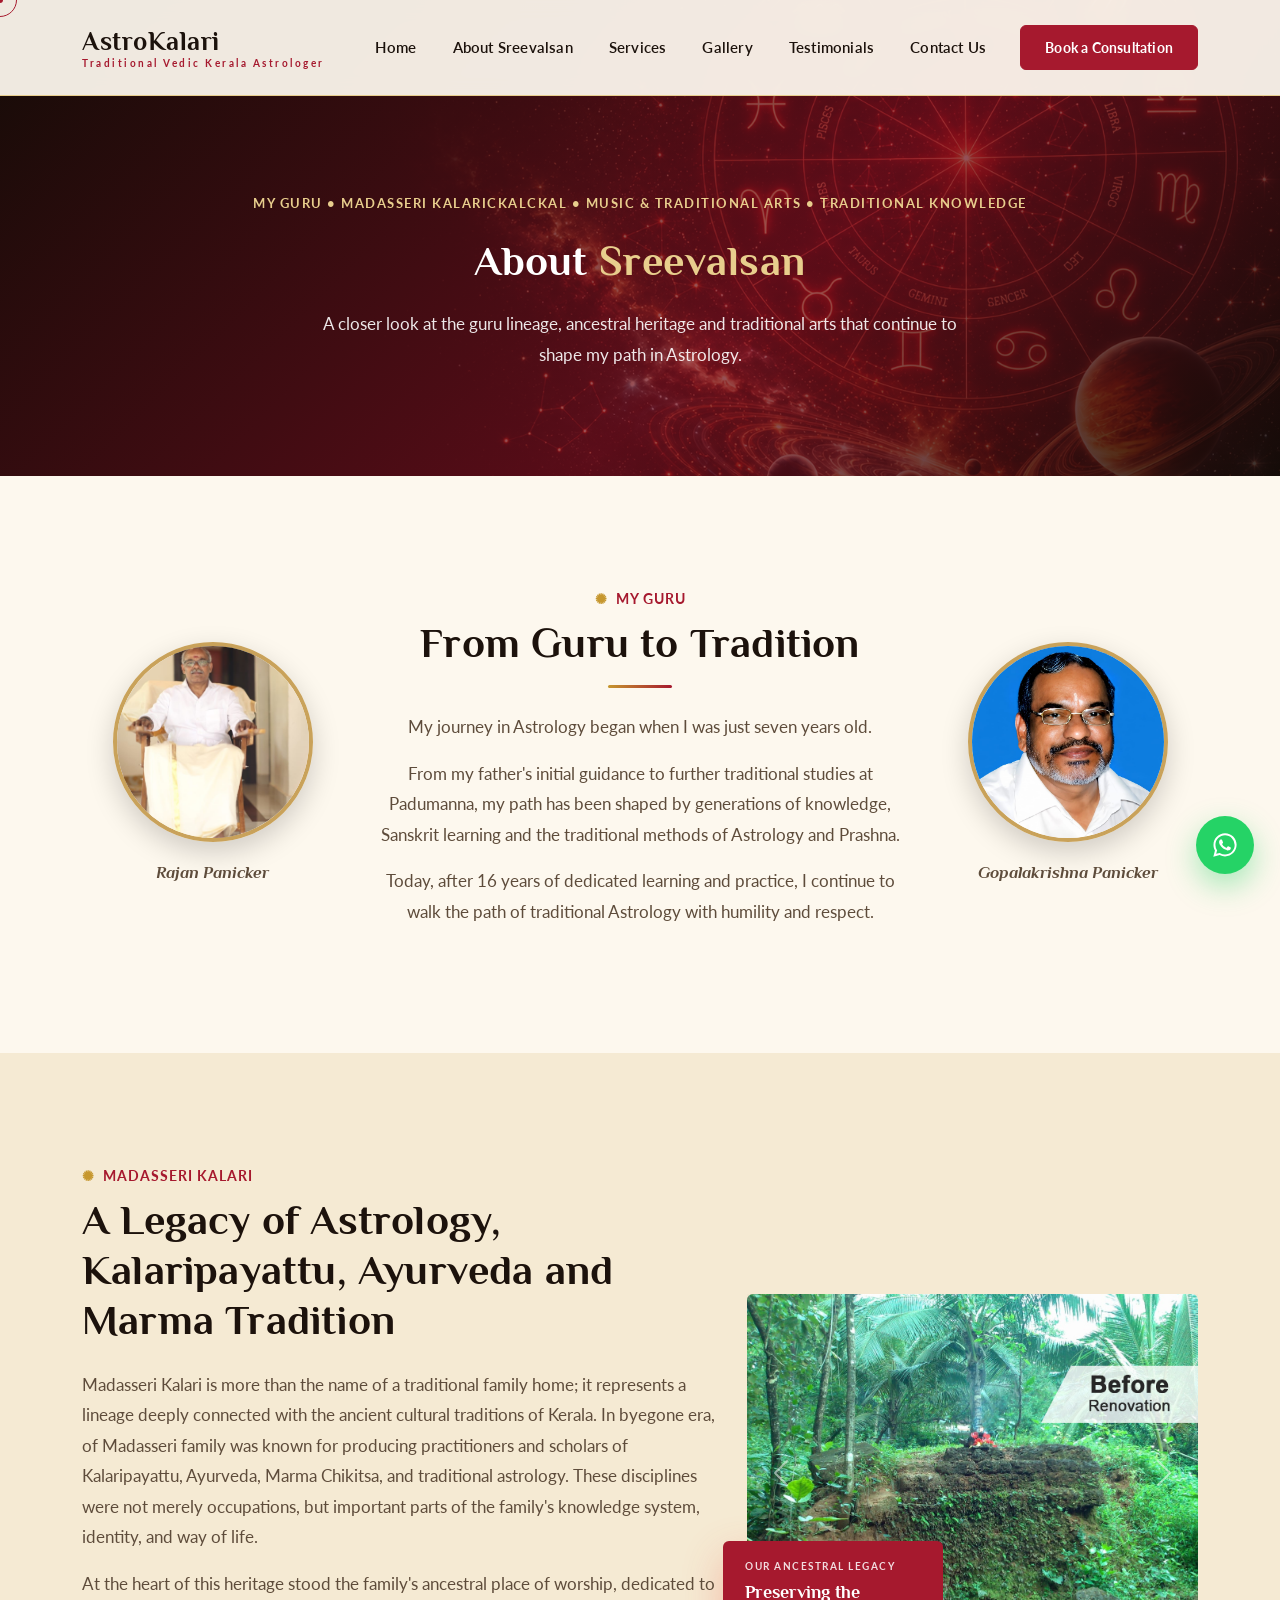
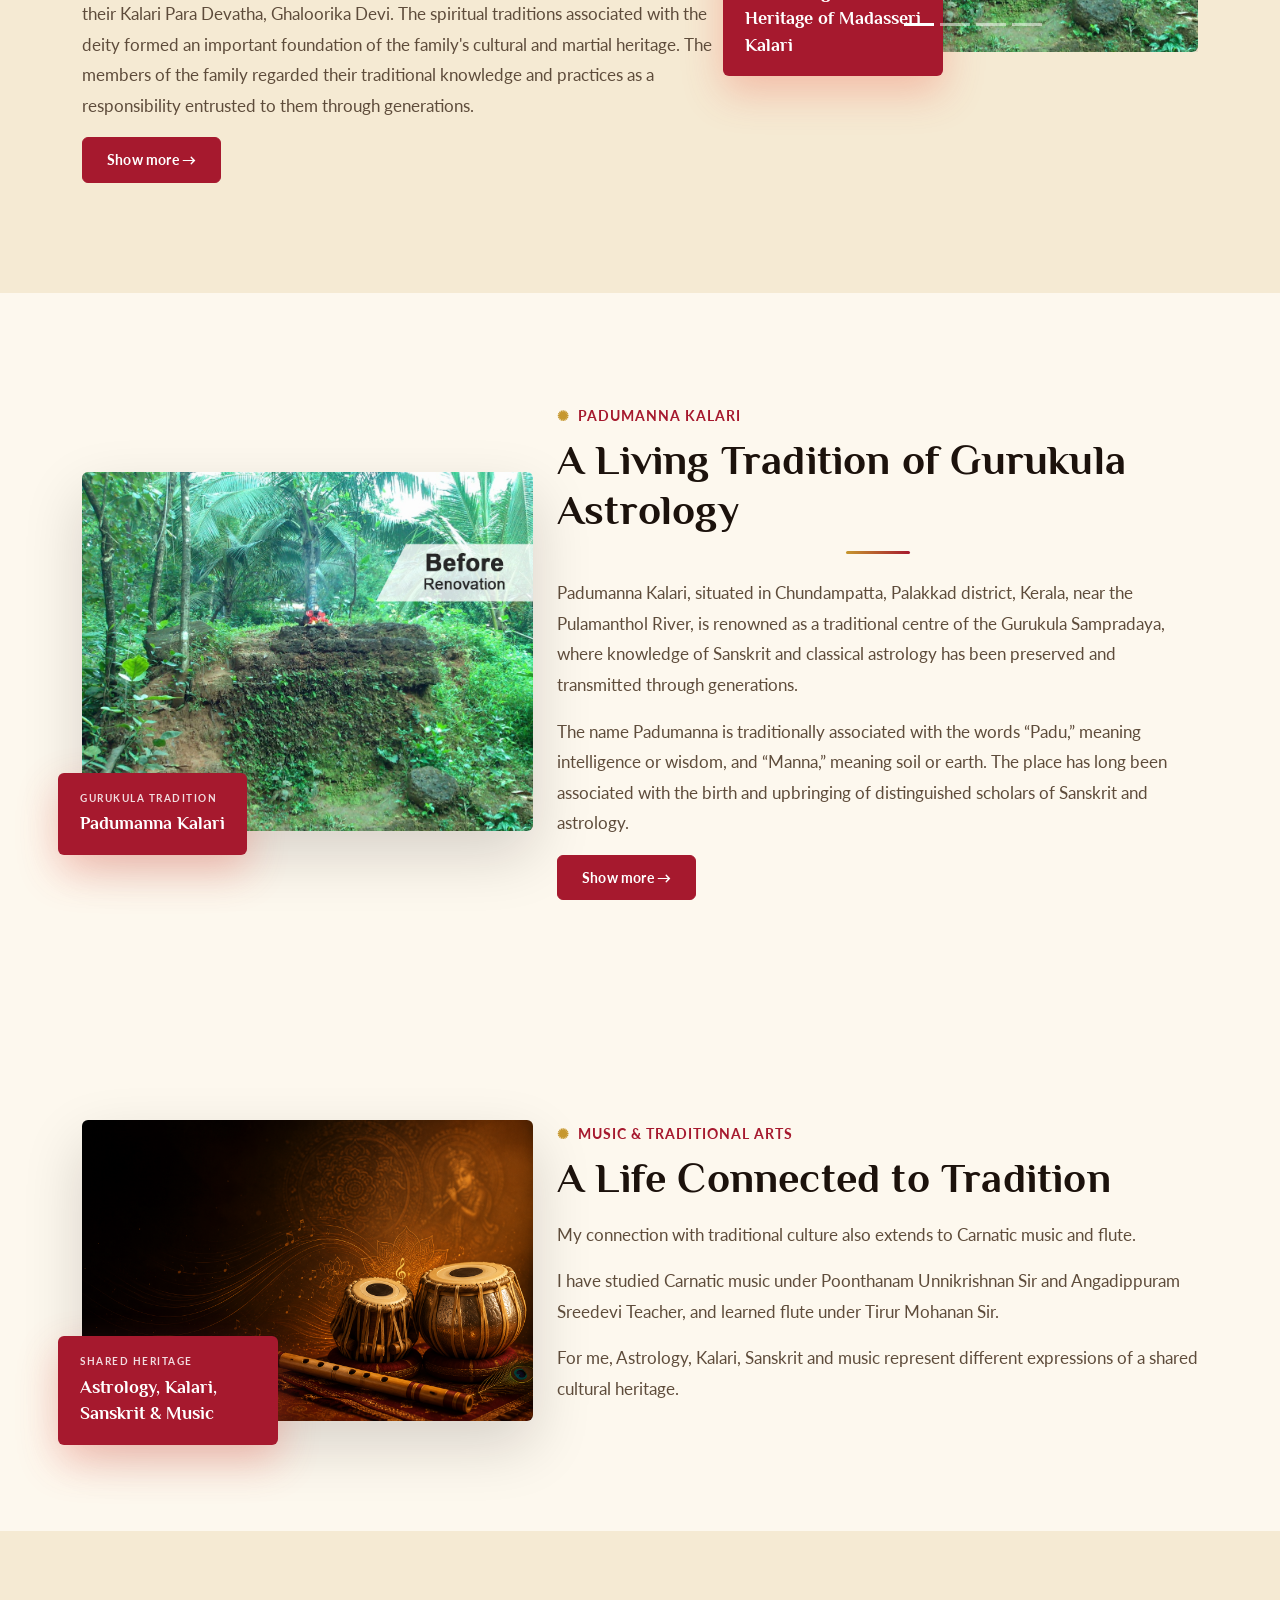
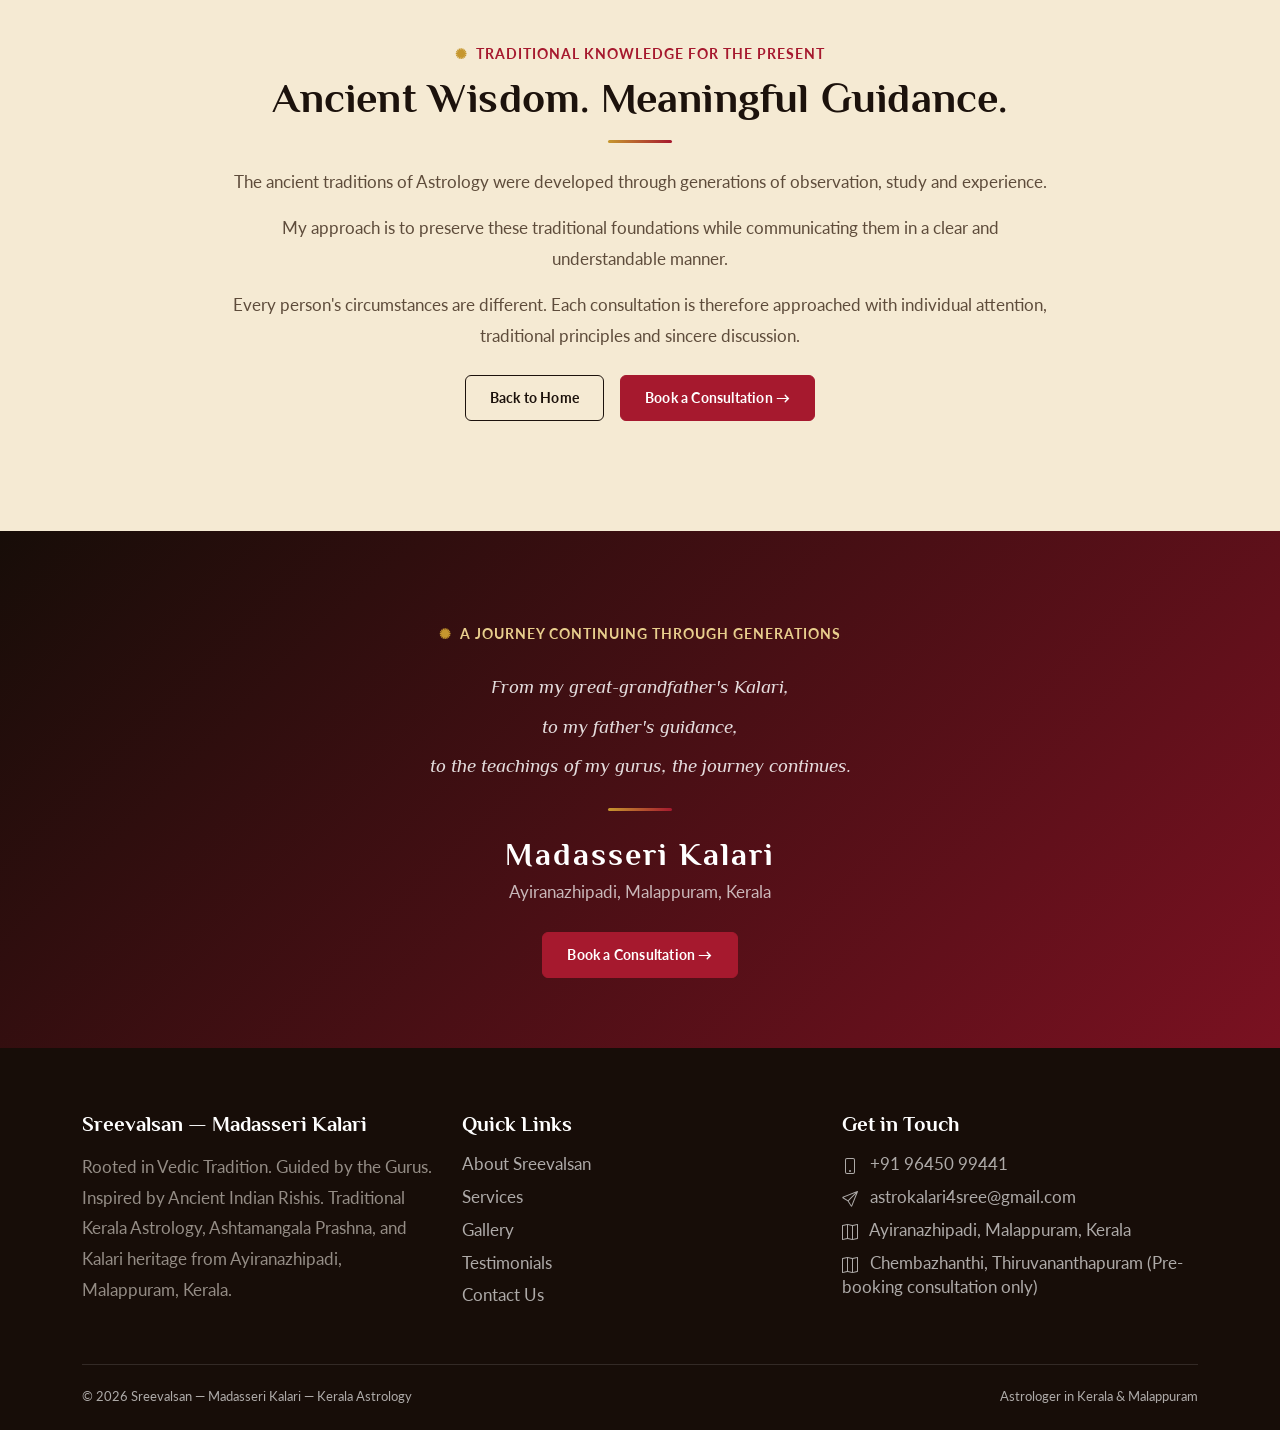
==== about.html @ 03471ce7 "Astrokalari" ====
<!DOCTYPE html>
<html lang="en">
<head>
<meta charset="UTF-8">
<meta name="viewport" content="width=device-width, initial-scale=1.0">
<title>Sreevalsan | Best Astrologer in Kerala &amp; Malappuram | Panicker, Jyolsyan, Kaniyan | Madasseri Kalarickal</title>
<meta name="description" content="Sreevalsan is a traditional Kerala Vedic astrologer (Panicker / Jyolsyan / Kaniyan), widely regarded as one of the best astrologers in Kerala and Malappuram. Consult near you, in person or online, for Jyothisha, Ashtamangala Prashna &amp; Traditional Prashna rooted in the Guru-Shishya tradition of Madasseri Kalarickal.">
<meta name="keywords" content="astrologer, best astrologer in kerala, best astrologer in malappuram, best astrologer near me, panicker astrologer, panikker, jyolsyan, kaniyan, sreevalsan, kerala vedic astrologer, jyothisha, ashtamangala prashna, traditional prashna, Madasseri Kalarickal, malappuram astrologer, kerala heritage, kalaripayattu">
<meta name="author" content="Sreevalsan">
<link rel="canonical" href="https://www.astrokalari.com/">

<!-- Open Graph -->
<meta property="og:type" content="website">
<meta property="og:site_name" content="Sreevalsan | Madasseri Kalarickal">
<meta property="og:title" content="Sreevalsan | Best Astrologer in Kerala &amp; Malappuram | Panicker, Jyolsyan, Kaniyan">
<meta property="og:description" content="Rooted in tradition, guided by the guru, inspired by ancient wisdom. One of the best astrologers in Kerala and Malappuram — traditional Panicker, Jyolsyan and Kaniyan astrology, Jyothisha and Kalari heritage from Madasseri Kalarickal.">
<meta property="og:image" content="img/sreevalsan-panicker.jpg">
<meta property="og:url" content="https://www.astrokalari.com/">
<meta property="og:locale" content="en_IN">

<!-- Twitter -->
<meta name="twitter:card" content="summary_large_image">
<meta name="twitter:title" content="Sreevalsan | Best Astrologer in Kerala &amp; Malappuram">
<meta name="twitter:description" content="Panicker, Jyolsyan &amp; Kaniyan traditional astrology — Jyothisha, Ashtamangala Prashna and Traditional Prashna from Madasseri Kalarickal, one of the best astrologers in Kerala and Malappuram, near you.">
<meta name="twitter:image" content="img/sreevalsan-panicker.jpg">

<meta name="geo.region" content="IN-KL">
<meta name="geo.placename" content="Malappuram">
<meta name="robots" content="index, follow">

<!-- JSON-LD structured data -->
<script type="application/ld+json">
{
  "@context": "https://schema.org",
  "@type": "ProfessionalService",
  "name": "Sreevalsan - Madasseri Kalarickal, Kerala Jyothisham",
  "alternateName": ["Sreevalsan Panicker", "Sreevalsan Panikker", "Sreevalsan Jyolsyan", "Sreevalsan Kaniyan", "Best Astrologer in Kerala", "Best Astrologer in Malappuram"],
  "image": "img/sreevalsan-panicker.jpg",
  "description": "Traditional Kerala Vedic astrology consultations — Jyothisha, Ashtamangala Prashna, Traditional Prashna and spiritual guidance, rooted in the Guru-Shishya tradition of Madasseri Kalarickal. Sreevalsan (Panicker / Jyolsyan / Kaniyan) is widely regarded as one of the best astrologers in Kerala and Malappuram.",
  "founder": { "@type": "Person", "name": "Sreevalsan", "alternateName": ["Sreevalsan Panicker", "Sreevalsan Panikker", "Sreevalsan Jyolsyan", "Sreevalsan Kaniyan"], "jobTitle": "Astrologer" },
  "knowsAbout": ["Astrologer", "Panicker", "Panikker", "Jyolsyan", "Kaniyan", "Jyothisha", "Ashtamangala Prashna", "Traditional Prashna", "Kerala Vedic Astrology"],
  "address": {
    "@type": "PostalAddress",
    "addressLocality": "Malappuram",
    "addressRegion": "Kerala",
    "addressCountry": "IN"
  },
  "telephone": "+91-96450-99441",
  "priceRange": "$$",
  "areaServed": ["Malappuram", "Kerala", "India"],
  "aggregateRating": {
    "@type": "AggregateRating",
    "ratingValue": "4.9",
    "reviewCount": "128"
  }
}
</script>

<link rel="preconnect" href="https://fonts.googleapis.com">
<link href="https://fonts.googleapis.com/css2?family=Philosopher:ital,wght@0,400;0,700;1,400;1,700&family=Lato:wght@300;400;700;900&display=swap" rel="stylesheet">
<link href="https://cdn.jsdelivr.net/npm/bootstrap@5.3.3/dist/css/bootstrap.min.css" rel="stylesheet">
<link href="https://cdnjs.cloudflare.com/ajax/libs/animate.css/4.1.1/animate.min.css" rel="stylesheet">
<link href="css/styles.css" rel="stylesheet">

<style>
/* Guru portraits — My Guru section */
.guru-portrait img{
  width:100%;
  max-width:200px;
  aspect-ratio:1/1;
  object-fit:cover;
  border-radius:50%;
  border:4px solid #c9a25a;
  box-shadow:0 10px 28px rgba(0,0,0,.18);
}
.guru-portrait .guru-name{
  margin-top:1rem;
  margin-bottom:0;
  font-family:'Philosopher',serif;
  font-style:italic;
  font-weight:700;
}

/* Heritage carousel */
.about-img-wrap .heritage-carousel,
.about-img-wrap .heritage-carousel .carousel-inner,
.about-img-wrap .heritage-carousel .carousel-item{
  height:100%;
}
.about-img-wrap .heritage-carousel .carousel-item img{
  width:100%;
  height:100%;
  object-fit:cover;
}
.heritage-more{
  display:grid;
  grid-template-rows:0fr;
  opacity:0;
  overflow:hidden;
  transition:grid-template-rows .5s ease, opacity .4s ease;
}
.heritage-more > div{overflow:hidden;}
.heritage-more.is-open{
  grid-template-rows:1fr;
  opacity:1;
  margin-bottom:1.25rem;
}
.heritage-more .heritage-subhead{
  margin-top:1.25rem;
  margin-bottom:.5rem;
  letter-spacing:1px;
}
.heritage-toggle{cursor:pointer;}
</style>
</head>
<body>

<div class="cursor-dot" id="cursorDot"></div>
<div class="cursor-ring" id="cursorRing"></div>

<!-- ================= NAVBAR ================= -->
<nav class="navbar navbar-expand-lg fixed-top" id="mainNav">
  <div class="container">
    <a class="navbar-brand" href="index.html">
      <span class="brand-name">AstroKalari</span>
      <span class="brand-sub">Traditional Vedic Kerala Astrologer</span>
    </a>
    <button class="navbar-toggler border-0" type="button" data-bs-toggle="collapse" data-bs-target="#navMenu">
      <span class="navbar-toggler-icon"></span>
    </button>
    <div class="collapse navbar-collapse justify-content-end" id="navMenu">
      <ul class="navbar-nav align-items-lg-center">
        <li class="nav-item"><a class="nav-link" href="index.html">Home</a></li>
        <li class="nav-item"><a class="nav-link active" href="about.html">About Sreevalsan</a></li>
        <li class="nav-item"><a class="nav-link" href="services.html">Services</a></li>
        <li class="nav-item"><a class="nav-link" href="gallery.html">Gallery</a></li>
		<li class="nav-item"><a class="nav-link" href="testimonials.html">Testimonials</a></li>
        <li class="nav-item"><a class="nav-link" href="contact.html">Contact Us</a></li>
        <li class="nav-item ms-lg-3 mt-2 mt-lg-0"><a class="btn-gold" href="/#contact">Book a Consultation</a></li>
      </ul>
    </div>
  </div>
</nav>

<!-- ================= PAGE BANNER ================= -->
<section class="hero" style="padding:190px 0 90px;">
  <div class="container hero-content reveal in">
    <div class="row justify-content-center">
      <div class="col-lg-9 text-center">
        <span class="hero-kicker">My Guru • Madasseri Kalarickalckal • Music &amp; Traditional Arts • Traditional Knowledge</span>
        <h1 style="font-size:2.6rem;">About <em style="display:inline;font-size:1em;color:var(--gold-light);">Sreevalsan</em></h1>
        <p class="lead-text mx-auto" style="max-width:640px;">A closer look at the guru lineage, ancestral heritage and traditional arts that continue to shape my path in Astrology.</p>
      </div>
    </div>
  </div>
</section>

<!-- ================= MY GURU ================= -->
<section class="section" id="guru">
  <div class="container">
    <div class="row align-items-center justify-content-center gy-4">
      <div class="col-md-4 col-lg-3 text-center reveal-left">
        <div class="guru-portrait">
          <img src="img/sreevalsan-panicker-guru-rajan-panicker.jpeg" alt="Guru Rajan Panicker">
          <p class="guru-name">Rajan Panicker</p>
        </div>
      </div>
      <div class="col-md-8 col-lg-6 text-center reveal">
        <span class="eyebrow">My Guru</span>
        <h2 class="section-title mt-2 mb-3">From Guru to Tradition</h2>
        <div class="gold-rule mx-auto"></div>
        <p class="mt-4">My journey in Astrology began when I was just seven years old.</p>
        <p>From my father's initial guidance to further traditional studies at Padumanna, my path has been shaped by generations of knowledge, Sanskrit learning and the traditional methods of Astrology and Prashna.</p>
        <p>Today, after 16 years of dedicated learning and practice, I continue to walk the path of traditional Astrology with humility and respect.</p>
      </div>
      <div class="col-md-4 col-lg-3 text-center reveal-right">
        <div class="guru-portrait">
          <img src="img/sreevalsan-panicker-guru-gopalakrishna-panicker.jpeg" alt="Guru Gopalakrishna Panicker">
          <p class="guru-name">Gopalakrishna Panicker</p>
        </div>
      </div>
    </div>
  </div>
</section>

<!-- ================= Madasseri KalarickalCKAL ================= -->
<section class="section section-alt" id="heritage">
  <div class="container">
    <div class="row align-items-center gy-5 flex-lg-row-reverse">
      <div class="col-lg-5 reveal-right">
        <div class="about-img-wrap">
          <div id="heritageCarousel" class="carousel slide heritage-carousel" data-bs-ride="carousel" data-bs-interval="4000">
            <div class="carousel-inner">
              <div class="carousel-item active">
                <img src="img/madasserikalarikkal-old.jpeg" class="d-block w-100" alt="Guru Rajan Panicker — guru lineage of Madasseri Kalarickal">
              </div>
              <div class="carousel-item">
                <img src="img/madasserikalarikkal-renovation.jpeg" class="d-block w-100" alt="Guru Gopalakrishna Panicker — guru lineage of Madasseri Kalarickal">
              </div>
			   <div class="carousel-item">
                <img src="img/madasserikalarikkal.jpg" class="d-block w-100" alt="Guru Gopalakrishna Panicker — guru lineage of Madasseri Kalarickal">
              </div>
			  <div class="carousel-item">
                <img src="img/madasseri-kalarikkal-kavu.jpg" class="d-block w-100" alt="Guru Gopalakrishna Panicker — guru lineage of Madasseri Kalarickal">
              </div>
            </div>
            <button class="carousel-control-prev" type="button" data-bs-target="#heritageCarousel" data-bs-slide="prev">
              <span class="carousel-control-prev-icon" aria-hidden="true"></span>
              <span class="visually-hidden">Previous</span>
            </button>
            <button class="carousel-control-next" type="button" data-bs-target="#heritageCarousel" data-bs-slide="next">
              <span class="carousel-control-next-icon" aria-hidden="true"></span>
              <span class="visually-hidden">Next</span>
            </button>
            <div class="carousel-indicators">
              <button type="button" data-bs-target="#heritageCarousel" data-bs-slide-to="0" class="active" aria-current="true" aria-label="Slide 1"></button>
              <button type="button" data-bs-target="#heritageCarousel" data-bs-slide-to="1" aria-label="Slide 2"></button>
			  <button type="button" data-bs-target="#heritageCarousel" data-bs-slide-to="2" aria-label="Slide 3"></button>
			  <button type="button" data-bs-target="#heritageCarousel" data-bs-slide-to="3" aria-label="Slide 4"></button>
            </div>
          </div>
          <div class="about-badge"><span>Our Ancestral Legacy</span>Preserving the Heritage of Madasseri Kalari</div>
        </div>
      </div>
      <div class="col-lg-7 reveal-left">
        <span class="eyebrow">Madasseri Kalari</span>
        <h2 class="section-title mt-2 mb-3">A Legacy of Astrology, Kalaripayattu, Ayurveda and Marma Tradition</h2>
           <p class="mt-4"> Madasseri Kalari is more than the name of a traditional family home; it represents a lineage deeply connected with the ancient cultural traditions of Kerala. In byegone era, of Madasseri family was known for producing practitioners and scholars of Kalaripayattu, Ayurveda, Marma Chikitsa, and traditional astrology. These disciplines were not merely occupations, but important parts of the family's knowledge system, identity, and way of life.
  </p>

  <p>
    At the heart of this heritage stood the family's ancestral place of worship, dedicated to their Kalari Para Devatha, Ghaloorika Devi. The spiritual traditions associated with the deity formed an important foundation of the family's cultural and martial heritage. The members of the family regarded their traditional knowledge and practices as a responsibility entrusted to them through generations.
  </p>
        <div class="heritage-more" id="heritageMore">
		<div>
			 <h3>Masters of the Madasseri Tradition</h3>

  <p>
    Among the distinguished figures associated with Madasseri Kalari was Innikelu Ashaan, remembered as one of the great Kalari masters of the family tradition. His expertise and dedication contributed to the preservation of Kalaripayattu within the household and its surrounding community.
  </p>

  <p>
    Appunni Panicker was another prominent figure in the lineage. He was renowned as a traditional astrologer and was also a poet. His intellectual and literary interests reflected the broader scholarly character of the Madasseri tradition, where astrology, literature, spirituality, and martial knowledge existed alongside one another.
  </p>

  <p>
    Kandaru Panicker, regarded as the last of the family's traditional masters in the fields of Ayurveda, Marma Chikitsa, and Kalaripayattu, carried forward an important part of this ancestral knowledge. His life represents a period when these disciplines were still closely connected within the traditional household system of Kerala.
  </p>

  <h3>The Era of Suppression</h3>

  <p>
    The Madasseri family continued the practice and teaching of Kalaripayattu until the period when British colonial rule imposed restrictions on traditional martial practices in Kerala. Following this historical disruption, the family gradually discontinued formal Kalari training.
  </p>

  <p>
    Although the martial tradition became dormant, the family's commitment to traditional astrology continued. Over the following generations, astrology remained an important field of study and professional practice within the family.
  </p>

  <p>
    As time passed, the physical Kalari itself was eventually lost. Changes within the family and a gradual decline in interest among some members contributed to the destruction of the original Kalari structure. For nearly two generations, the martial aspect of the family's heritage remained largely dormant.
  </p>

  <h3>The Revival of Madasseri Kalari</h3>

  <p>
    A significant turning point came when <b>Rajan Panicker</b>, the father of Sreevalsan, took steps to renew the family's Kalari space and revive its traditional presence.
  </p>

  <p>
    Inspired by the ancestral connection to Kalaripayattu, Sreevalsan later made a personal decision to study the martial art and reconnect with the heritage of his forefathers. His training is guiding by <b>Vipindas Gurukkal</b> of Athma Kalari, whose guidance and instruction played an important role in helping him rediscover and carry forward this ancestral tradition.
  </p>

  <p>
    For Sreevalsan, learning Kalaripayattu is not a simply the pursuit of a martial art. It is a conscious effort to reconnect with a heritage that had remained dormant within the family for generations.
  </p>

  <h3>Preserving a Heritage for the Future</h3>

  <p>
    Today, Sreevalsan continues two important dimensions of the Madasseri legacy. Professionally, he follows the family's traditional path of astrology; passionately, he continues the practice of Kalaripayattu.
  </p>

  <p>
    His vision is to restore the cultural identity and traditional values associated with Madasseri Kalari and to ensure that the knowledge, discipline, and spirit inherited from his ancestors are not lost to time.
  </p>

  <p>
    The revival of Madasseri Kalari is therefore not merely the restoration of a physical space. It is the continuation of a living family heritage—a heritage shaped by astrology, martial arts, Ayurveda, Marma tradition, spirituality, scholarship, and devotion.
  </p>

  <p>
    From the knowledge of the ancestors to the responsibility of the present generation, Madasseri Kalari stands as a continuing journey of preservation, revival, and transmission of Kerala's traditional heritage to future generations.
  </p>
		</div></div>

		<a class="btn-gold heritage-toggle" href="#" id="heritageToggleBtn" data-target="heritageMore">Show more →</a>
	  </div>
    </div>
  </div>
</section>

<!-- ================= PADUMANNA KALARI ================= -->
<section class="section" id="padumanna">
  <div class="container">
    <div class="row align-items-center gy-5">
      <div class="col-lg-5 reveal-left">
        <div class="about-img-wrap">
          <img src="img/madasserikalarikkal-old.jpeg" alt="Padumanna Kalari — traditional centre of Gurukula Astrology at Chundampatta, Palakkad">
          <div class="about-badge"><span>Gurukula Tradition</span>Padumanna Kalari</div>
        </div>
      </div>
      <div class="col-lg-7 reveal-right">
        <span class="eyebrow">Padumanna Kalari</span>
        <h2 class="section-title mt-2 mb-3">A Living Tradition of Gurukula Astrology</h2>
        <div class="gold-rule"></div>
        <p class="mt-4">Padumanna Kalari, situated in Chundampatta, Palakkad district, Kerala, near the Pulamanthol River, is renowned as a traditional centre of the Gurukula Sampradaya, where knowledge of Sanskrit and classical astrology has been preserved and transmitted through generations.</p><p>
    The name Padumanna is traditionally associated with the words “Padu,” meaning intelligence or wisdom, and “Manna,” meaning soil or earth. The place has long been associated with the birth and upbringing of distinguished scholars of Sanskrit and astrology.
  </p>
        <div class="heritage-more" id="padumannaMore"><div>
		 <p>
    At the heart of Padumanna Kalari is its sacred Akshara Kalari, a traditional centre of learning where knowledge is regarded not merely as an academic discipline, but as a sacred responsibility. The principal deity worshipped here is Lord Ganesha, revered as Padumanna Ganapathi, who represents wisdom, learning and the removal of obstacles.
  </p>

  <h3>The Gurukula Sampradaya</h3>

  <p>
    Padumanna Kalari continues to uphold the traditional Indian Rishi Parampara and the Gurukula system of learning. Even in the modern era, this ancient method of education remains an important part of its identity.
  </p>

  <p>
    Students who aspire to study Sanskrit and traditional astrology have been welcomed into this lineage and guided according to the principles of the Gurukula tradition. The emphasis has traditionally been placed on knowledge, discipline, character and the preservation of the Shishya Parampara, rather than on material gain.
  </p>

  <p>
    This selfless approach to teaching has earned Padumanna Kalari a respected place in the traditional astrological heritage of Kerala. The true wealth of the Kalari lies in the knowledge it preserves and the generations of students who have carried that knowledge forward.
  </p>

  <h3>A Distinguished Lineage of Astrologers</h3>

  <p>
    Among the eminent astrologers associated with Padumanna Kalari was Bhanuunni Panicker, remembered as a highly accomplished scholar of traditional astrology. His knowledge extended across numerous classical astrological texts and traditions, and he became particularly renowned for his mastery of Ashtamangala Prashna.
  </p>

  <p>
    His reputation in Ashtamangala Prashna became widely known throughout Kerala, establishing a distinguished tradition that continued through his lineage.
  </p>

  <p>
    His son, Gopalakrishna Panicker, became another prominent exponent of Ashtamangala Prashna and is my revered Guru. Under his guidance, I had the privilege of studying the traditional foundations of astrology, Sanskrit and the practical application of classical astrological principles.
  </p>

  <p>
    The lineage continues through the next generation, include sons of Gopalakrishna Panicker, who continue to practise Ashtamangala Prashna in Kerala and beyond.
  </p>

  <h3>Knowledge Through Tradition</h3>

  <p>
    One of the distinctive features of Padumanna Kalari is its commitment to traditional, text-based and practical learning. The teachings are rooted in classical Sanskrit texts and the interpretative methods preserved through the Guru–Shishya tradition.
  </p>

  <p>
    The Gurukula system is not simply a method of learning astrology. It is a process of living with the knowledge, understanding its principles, observing its applications and gradually developing the wisdom required to interpret them responsibly.
  </p>

  <p>
    In this tradition, astrology is not approached merely as a means of livelihood. It is regarded as a body of ancient knowledge that carries intellectual, cultural and spiritual significance.
  </p>

  <p>
    For this reason, studying astrology through the Padumanna Gurukula tradition can be compared to undertaking a rigorous course of traditional higher learning—where the Guru's guidance, personal discipline, textual study and practical experience together form the foundation of education.
  </p>

  <h3>A Legacy That Continues</h3>

  <p>
    Through generations of Gurus and Shishyas, Padumanna Kalari has contributed to the preservation and transmission of Kerala's traditional Vedic astrological heritage.
  </p>

  <p>
    Its greatest legacy is not simply the number of astrologers it has produced, but the knowledge, discipline and traditional values passed from Guru to Shishya.
  </p>

  <p>
    For me, Padumanna Kalari holds profound significance. It is where I had the opportunity to receive guidance from my revered Guru, Gopalakrishna Panicker, and to deepen my understanding of the traditional approach to astrology.
  </p>

  <p>
    The knowledge received through this lineage continues to influence my own practice and my commitment to preserving the Gurukula Sampradaya of Kerala astrology for future generations.
  </p>
		</div></div>

        <a class="btn-gold heritage-toggle" href="#" id="padumannaToggleBtn" data-target="padumannaMore">Show more →</a>
      </div>
    </div>
  </div>
</section>

<!-- ================= MUSIC & TRADITIONAL ARTS ================= -->
<section class="section" id="music">
  <div class="container">
    <div class="row align-items-center gy-5">
      <div class="col-lg-5 reveal-left">
        <div class="about-img-wrap">
          <img src="img/sreevalsan-panicker-music.png" alt="Sreevalsan's connection with Carnatic music and traditional Kerala arts">
          <div class="about-badge"><span>Shared Heritage</span>Astrology, Kalari, Sanskrit &amp; Music</div>
        </div>
      </div>
      <div class="col-lg-7 reveal-right">
        <span class="eyebrow">Music &amp; Traditional Arts</span>
        <h2 class="section-title mt-2 mb-3">A Life Connected to Tradition</h2>
        <p>My connection with traditional culture also extends to Carnatic music and flute.</p>
        <p>I have studied Carnatic music under Poonthanam Unnikrishnan Sir and Angadippuram Sreedevi Teacher, and learned flute under Tirur Mohanan Sir.</p>
        <p>For me, Astrology, Kalari, Sanskrit and music represent different expressions of a shared cultural heritage.</p>
      </div>
    </div>
  </div>
</section>

<!-- ================= TRADITIONAL KNOWLEDGE ================= -->
<section class="section section-alt" id="traditional-knowledge">
  <div class="container">
    <div class="row justify-content-center">
      <div class="col-lg-9 text-center reveal">
        <span class="eyebrow">Traditional Knowledge for the Present</span>
        <h2 class="section-title mt-2 mb-3">Ancient Wisdom. Meaningful Guidance.</h2>
        <div class="gold-rule mx-auto"></div>
        <p class="mt-4">The ancient traditions of Astrology were developed through generations of observation, study and experience.</p>
        <p>My approach is to preserve these traditional foundations while communicating them in a clear and understandable manner.</p>
        <p>Every person's circumstances are different. Each consultation is therefore approached with individual attention, traditional principles and sincere discussion.</p>
        <div class="d-flex flex-wrap justify-content-center gap-3 mt-4">
          <a href="index.html" class="btn-outline-ink">Back to Home</a>
          <a href="index.html#contact" class="btn-gold">Book a Consultation →</a>
        </div>
      </div>
    </div>
  </div>
</section>

<!-- ================= CTA ================= -->
<section class="cta-band reveal" style="background:linear-gradient(135deg,var(--dark) 0%,var(--accent-dark) 100%);padding-bottom:70px;">
  <div class="container">
    <span class="eyebrow" style="color:var(--gold-light);">A Journey Continuing Through Generations</span>
    <p class="mt-4 mb-1" style="color:rgba(255,255,255,0.85);font-family:'Philosopher',sans-serif;font-style:italic;font-size:1.2rem;">From my great-grandfather's Kalari,</p>
    <p class="mb-1" style="color:rgba(255,255,255,0.85);font-family:'Philosopher',sans-serif;font-style:italic;font-size:1.2rem;">to my father's guidance,</p>
    <p class="mb-4" style="color:rgba(255,255,255,0.85);font-family:'Philosopher',sans-serif;font-style:italic;font-size:1.2rem;">to the teachings of my gurus, the journey continues.</p>
    <div class="gold-rule mx-auto mb-4"></div>
    <h2 class="mb-1" style="letter-spacing:2px;">Madasseri Kalari</h2>
    <p class="mb-4">Ayiranazhipadi, Malappuram, Kerala</p>
    <a href="#contact" class="btn-gold">Book a Consultation →</a>
  </div>
</section>
<!-- ================= FOOTER ================= -->
<footer>
  <div class="container">
    <div class="row g-4">
      <div class="col-md-4">
        <h5>Sreevalsan — Madasseri Kalari</h5>
        <p class="mt-3" style="color:rgba(251,246,236,0.55);">Rooted in Vedic Tradition. Guided by the Gurus. Inspired by Ancient Indian Rishis. Traditional Kerala Astrology, Ashtamangala Prashna, and Kalari heritage from Ayiranazhipadi, Malappuram, Kerala.</p>
        </div>
      <div class="col-md-4">
        <h5>Quick Links</h5>
        <ul class="list-unstyled mt-3">
          <li class="mb-2"><a href="about.html">About Sreevalsan</a></li>
          <li class="mb-2"><a href="services.html">Services</a></li>
		  <li class="mb-2"><a href="gallery.html">Gallery</a></li>
          <li class="mb-2"><a href="testimonials.html">Testimonials</a></li>
          <li class="mb-2"><a href="contact.html">Contact Us</a></li>
        </ul>
      </div>
      <div class="col-md-4">
        <h5>Get in Touch</h5>
        <ul class="list-unstyled mt-3">
          <li class="mb-2"><svg xmlns="http://www.w3.org/2000/svg" width="16" height="16" fill="currentColor" class="bi bi-phone" viewBox="0 0 16 16">
  <path d="M11 1a1 1 0 0 1 1 1v12a1 1 0 0 1-1 1H5a1 1 0 0 1-1-1V2a1 1 0 0 1 1-1zM5 0a2 2 0 0 0-2 2v12a2 2 0 0 0 2 2h6a2 2 0 0 0 2-2V2a2 2 0 0 0-2-2z"/>
  <path d="M8 14a1 1 0 1 0 0-2 1 1 0 0 0 0 2"/>
</svg> <a href="tel:+919645099441" class="footer-link">+91 96450 99441</a></li>
          <li class="mb-2"><svg xmlns="http://www.w3.org/2000/svg" width="16" height="16" fill="currentColor" class="bi bi-send" viewBox="0 0 16 16">
  <path d="M15.854.146a.5.5 0 0 1 .11.54l-5.819 14.547a.75.75 0 0 1-1.329.124l-3.178-4.995L.643 7.184a.75.75 0 0 1 .124-1.33L15.314.037a.5.5 0 0 1 .54.11ZM6.636 10.07l2.761 4.338L14.13 2.576zm6.787-8.201L1.591 6.602l4.339 2.76z"/>
</svg> <a href="mailto:astrokalari4sree@gmail.com" class="footer-link">astrokalari4sree@gmail.com</a></li>
          <li class="mb-2"><svg xmlns="http://www.w3.org/2000/svg" width="16" height="16" fill="currentColor" class="bi bi-map" viewBox="0 0 16 16">
  <path fill-rule="evenodd" d="M15.817.113A.5.5 0 0 1 16 .5v14a.5.5 0 0 1-.402.49l-5 1a.5.5 0 0 1-.196 0L5.5 15.01l-4.902.98A.5.5 0 0 1 0 15.5v-14a.5.5 0 0 1 .402-.49l5-1a.5.5 0 0 1 .196 0L10.5.99l4.902-.98a.5.5 0 0 1 .415.103M10 1.91l-4-.8v12.98l4 .8zm1 12.98 4-.8V1.11l-4 .8zm-6-.8V1.11l-4 .8v12.98z"/>
</svg> Ayiranazhipadi, Malappuram, Kerala</li>
 <li class="mb-2"><svg xmlns="http://www.w3.org/2000/svg" width="16" height="16" fill="currentColor" class="bi bi-map" viewBox="0 0 16 16">
  <path fill-rule="evenodd" d="M15.817.113A.5.5 0 0 1 16 .5v14a.5.5 0 0 1-.402.49l-5 1a.5.5 0 0 1-.196 0L5.5 15.01l-4.902.98A.5.5 0 0 1 0 15.5v-14a.5.5 0 0 1 .402-.49l5-1a.5.5 0 0 1 .196 0L10.5.99l4.902-.98a.5.5 0 0 1 .415.103M10 1.91l-4-.8v12.98l4 .8zm1 12.98 4-.8V1.11l-4 .8zm-6-.8V1.11l-4 .8v12.98z"/>
</svg> Chembazhanthi, Thiruvananthapuram (Pre-booking consultation only)</li>
        </ul>
      </div>
    </div>
    <div class="footer-bottom d-flex flex-wrap justify-content-between">
      <span>© 2026 Sreevalsan — Madasseri Kalari — Kerala Astrology</span>
      <span>Astrologer in Kerala &amp; Malappuram</span>
    </div>
  </div>
</footer>

<!-- ================= FLOATING BUTTONS ================= -->
<a href="https://wa.me/919645099441?text=Namaste%2C%0AI%20would%20like%20to%20book%20an%20astrology%20consultation." target="_blank" class="whatsapp-float" aria-label="Chat on WhatsApp">
  <svg width="28" height="28" viewBox="0 0 24 24" fill="#fff"><path d="M12.04 2C6.58 2 2.13 6.45 2.13 11.91c0 1.75.46 3.39 1.26 4.81L2 22l5.42-1.38a9.9 9.9 0 0 0 4.62 1.14h.01c5.46 0 9.91-4.45 9.91-9.91S17.5 2 12.04 2Zm0 18.11h-.01a8.2 8.2 0 0 1-4.18-1.14l-.3-.18-3.12.8.83-3.05-.2-.31a8.2 8.2 0 0 1-1.26-4.32c0-4.53 3.69-8.22 8.24-8.22 2.2 0 4.27.86 5.82 2.42a8.17 8.17 0 0 1 2.41 5.81c0 4.53-3.69 8.19-8.23 8.19Zm4.51-6.15c-.25-.12-1.47-.72-1.7-.81-.23-.08-.4-.12-.56.13-.17.25-.64.81-.79.97-.14.17-.29.19-.54.06-.25-.12-1.05-.39-2-1.23-.74-.66-1.24-1.47-1.39-1.72-.14-.25-.02-.38.11-.51.11-.11.25-.29.37-.43.12-.15.16-.25.25-.42.08-.17.04-.31-.02-.43-.06-.12-.56-1.36-.77-1.86-.2-.49-.41-.42-.56-.43h-.48c-.17 0-.43.06-.66.31-.23.25-.86.85-.86 2.06 0 1.22.89 2.4 1.01 2.56.12.17 1.75 2.67 4.24 3.74.59.26 1.05.41 1.41.53.59.19 1.13.16 1.55.1.47-.07 1.47-.6 1.68-1.18.21-.58.21-1.08.14-1.18-.06-.11-.23-.17-.48-.29Z"/></svg>
</a>
<button class="back-to-top" id="backToTop" aria-label="Back to top">
  <svg width="18" height="18" viewBox="0 0 24 24" fill="none" stroke="currentColor" stroke-width="2"><path d="M12 19V5M5 12l7-7 7 7"/></svg>
</button>

<script src="https://cdn.jsdelivr.net/npm/bootstrap@5.3.3/dist/js/bootstrap.bundle.min.js"></script>
<script>
document.addEventListener("DOMContentLoaded", function () {

  const stats = document.querySelectorAll(".stat-num[data-count]");

  stats.forEach(function (stat) {

    const target = parseFloat(stat.dataset.count);
    const suffix = stat.dataset.suffix || "";
    const decimals = parseInt(stat.dataset.decimals) || 0;
    const comma = stat.dataset.comma === "true";

    const duration = 2500; // 2.5 seconds
    const startTime = performance.now();

    function updateCounter(currentTime) {

      const progress = Math.min((currentTime - startTime) / duration, 1);

      // Smooth slow start/end
      const ease = 1 - Math.pow(1 - progress, 3);

      const current = target * ease;

      let displayValue;

      if (decimals > 0) {
        displayValue = current.toFixed(decimals);
      } else {
        displayValue = Math.floor(current);
      }

      if (comma) {
        displayValue = Number(displayValue).toLocaleString("en-IN");
      }

      stat.textContent = displayValue + suffix;

      if (progress < 1) {
        requestAnimationFrame(updateCounter);
      } else {
        stat.textContent =
          (comma ? target.toLocaleString("en-IN") : target.toFixed(decimals)) +
          suffix;
      }
    }

    requestAnimationFrame(updateCounter);

  });

  // ============ Show More / Show Less toggles (Madasseri Kalari, Padumanna Kalari, etc.) ============
  document.querySelectorAll('.heritage-toggle').forEach(function (btn) {
    var panel = document.getElementById(btn.dataset.target);
    if (!panel) return;
    btn.addEventListener('click', function (e) {
      e.preventDefault();
      var isOpen = panel.classList.toggle('is-open');
      if (isOpen) {
        btn.innerHTML = 'Show less ↑';
      } else {
        btn.innerHTML = 'Show more →';
        panel.scrollIntoView({ behavior: 'smooth', block: 'nearest' });
      }
    });
  });

});
</script>
<script>
// custom fast cursor
const dot = document.getElementById('cursorDot');
const ring = document.getElementById('cursorRing');
let mx=0,my=0,rx=0,ry=0;
window.addEventListener('mousemove', e=>{
  mx=e.clientX; my=e.clientY;
  dot.style.left=mx+'px'; dot.style.top=my+'px';
});
function loop(){
  rx += (mx-rx)*0.35; ry += (my-ry)*0.35; // fast follow, low smoothing
  ring.style.left=rx+'px'; ring.style.top=ry+'px';
  requestAnimationFrame(loop);
}
loop();
document.querySelectorAll('a, button, .service-card, .testimonial-card, .gallery-item').forEach(el=>{
  el.addEventListener('mouseenter', ()=>ring.classList.add('hover'));
  el.addEventListener('mouseleave', ()=>ring.classList.remove('hover'));
});

// navbar scroll state
const nav = document.getElementById('mainNav');
window.addEventListener('scroll', ()=>{
  nav.classList.toggle('scrolled', window.scrollY>40);
  document.getElementById('backToTop').classList.toggle('show', window.scrollY>500);
});

// back to top
document.getElementById('backToTop').addEventListener('click', ()=>{
  window.scrollTo({top:0, behavior:'smooth'});
});

// scroll reveal
const revealEls = document.querySelectorAll('.reveal, .reveal-left, .reveal-right');
const io = new IntersectionObserver((entries)=>{
  entries.forEach(entry=>{
    if(entry.isIntersecting){
      entry.target.classList.add('in');
      io.unobserve(entry.target);
    }
  });
}, {threshold:0.15});
revealEls.forEach(el=>io.observe(el));

// smooth active nav link on scroll
const sections = document.querySelectorAll('section[id]');
const navLinks = document.querySelectorAll('.nav-link');
window.addEventListener('scroll', ()=>{
  let current='';
  sections.forEach(sec=>{
    if(window.scrollY >= sec.offsetTop - 120) current = sec.getAttribute('id');
  });
  navLinks.forEach(link=>{
    link.classList.toggle('active', link.getAttribute('href')==='#'+current);
  });
});

// ================= GALLERY FILTER =================
(function(){
  const tabs = document.querySelectorAll('.gallery-tab');
  const items = document.querySelectorAll('.gallery-col');
  const emptyMsg = document.getElementById('galleryEmpty');

  tabs.forEach(tab => {
    tab.addEventListener('click', () => {
      const filter = tab.dataset.filter;

      tabs.forEach(t => t.classList.remove('active'));
      tab.classList.add('active');

      let visibleCount = 0;
      items.forEach(item => {
        const match = filter === 'all' || item.dataset.category === filter;
        item.style.display = match ? '' : 'none';
        if (match) visibleCount++;
      });

      emptyMsg.style.display = visibleCount === 0 ? 'block' : 'none';
    });
  });
})();

// ================= TESTIMONIAL SLIDER =================
(function(){
  const track = document.getElementById('testimonialTrack');
  const slides = Array.from(track.children);
  const prevBtn = document.getElementById('prevBtn');
  const nextBtn = document.getElementById('nextBtn');
  const dotsWrap = document.getElementById('sliderDots');
  let index = 0;
  let perView = getPerView();
  let autoplayTimer = null;

  function getPerView(){
    const w = window.innerWidth;
    if(w <= 576) return 1;
    if(w <= 991) return 2;
    return 3;
  }

  function maxIndex(){
    return Math.max(0, slides.length - perView);
  }

  function buildDots(){
    dotsWrap.innerHTML = '';
    const count = maxIndex() + 1;
    for(let i=0;i<count;i++){
      const d = document.createElement('button');
      d.className = 'dot' + (i===index ? ' active' : '');
      d.setAttribute('aria-label','Go to slide '+(i+1));
      d.addEventListener('click', ()=>{ index = i; update(); });
      dotsWrap.appendChild(d);
    }
  }

  function update(){
    index = Math.min(Math.max(index,0), maxIndex());
    const slideWidth = slides[0].getBoundingClientRect().width;
    const gap = parseFloat(getComputedStyle(track).gap || 24);
    track.style.transform = `translateX(-${index * (slideWidth + gap)}px)`;
    prevBtn.disabled = index === 0;
    nextBtn.disabled = index === maxIndex();
    Array.from(dotsWrap.children).forEach((d,i)=> d.classList.toggle('active', i===index));
  }

  function next(){ index = Math.min(index+1, maxIndex()); update(); resetAutoplay(); }
  function prev(){ index = Math.max(index-1, 0); update(); resetAutoplay(); }

  function startAutoplay(){
    autoplayTimer = setInterval(()=>{
      index = index >= maxIndex() ? 0 : index+1;
      update();
    }, 5000);
  }
  function resetAutoplay(){
    clearInterval(autoplayTimer);
    startAutoplay();
  }

  nextBtn.addEventListener('click', next);
  prevBtn.addEventListener('click', prev);

  const sliderEl = document.querySelector('.testimonial-slider');
  sliderEl.addEventListener('mouseenter', ()=>clearInterval(autoplayTimer));
  sliderEl.addEventListener('mouseleave', startAutoplay);

  // basic touch swipe support
  let touchStartX = 0;
  sliderEl.addEventListener('touchstart', e=>{ touchStartX = e.touches[0].clientX; }, {passive:true});
  sliderEl.addEventListener('touchend', e=>{
    const dx = e.changedTouches[0].clientX - touchStartX;
    if(dx > 50) prev();
    else if(dx < -50) next();
  }, {passive:true});

  window.addEventListener('resize', ()=>{
    perView = getPerView();
    buildDots();
    update();
  });

  buildDots();
  update();
  startAutoplay();
})();

// ================= CONTACT FORM =================
// Live field validation feedback
(function () {
  const form = document.getElementById('contactForm');
  if (!form) return;

  const fieldWraps = form.querySelectorAll('.was-validated-field');

  fieldWraps.forEach(function (wrap) {
    const input = wrap.querySelector('.form-control, .form-select');
    if (!input) return;

    function check() {
      const fieldValid = input.checkValidity();
      wrap.classList.toggle('is-invalid', !fieldValid);
      wrap.classList.toggle('is-valid', fieldValid);
    }

    input.addEventListener('input', check);
    input.addEventListener('blur', check);
    input.addEventListener('change', check);
  });
})();

// Dynamic Form with Validation
document.getElementById('contactForm').addEventListener('submit', function (e) {

    e.preventDefault();

    const form = this;
    const submitBtn = document.getElementById('cfSubmitBtn');
    const submitText = document.getElementById('cfSubmitText');
    const submitLoader = document.getElementById('cfSubmitLoader');
    const successAlert = document.getElementById('cfSuccess');
    const errorAlert = document.getElementById('cfError');

    // ------------------------------------
    // Reset previous alerts
    // ------------------------------------
    successAlert.style.display = 'none';
    errorAlert.style.display = 'none';

    // ------------------------------------
    // Validation
    // ------------------------------------

    const fieldWraps = form.querySelectorAll('.was-validated-field');
    let isValid = true;
    let firstInvalidInput = null;

    fieldWraps.forEach(function (wrap) {
        const input = wrap.querySelector('.form-control, .form-select');
        if (!input) return;

        const fieldValid = input.checkValidity();

        wrap.classList.toggle('is-invalid', !fieldValid);
        wrap.classList.toggle('is-valid', fieldValid);

        if (!fieldValid) {
            isValid = false;
            if (!firstInvalidInput) firstInvalidInput = input;
        }
    });

    if (!isValid) {
        if (firstInvalidInput) firstInvalidInput.focus();
        return;
    }

    // ------------------------------------
    // Loading State
    // ------------------------------------

    submitText.textContent = 'Sending...';
    submitLoader.classList.remove('d-none');
    submitBtn.disabled = true;


    // ------------------------------------
    // DATE OF BIRTH
    // ------------------------------------

    const dob = document.getElementById('cf-dob').value;

    const dobYear = document.getElementById('dob-year');
    const dobMonth = document.getElementById('dob-month');
    const dobDay = document.getElementById('dob-day');

    // Clear previous values
    dobYear.value = '';
    dobMonth.value = '';
    dobDay.value = '';

    // If DOB is selected
    if (dob) {

        const parts = dob.split('-');

        // HTML date returns:
        // YYYY-MM-DD

        dobYear.value = parts[0];
        dobMonth.value = parseInt(parts[1], 10);
        dobDay.value = parseInt(parts[2], 10);
    }


    // ------------------------------------
    // Collect Form Data
    // ------------------------------------

    const formData = new FormData(form);


    // ------------------------------------
    // Google Form URL
    // ------------------------------------

    const googleFormURL =
        'https://docs.google.com/forms/u/2/d/e/1FAIpQLSdDDH1TsdXVyArT7irVXq8N2HlQKAbkl1ozphMinDxTnhMm0Q/formResponse';


    // ------------------------------------
    // Submit
    // ------------------------------------

    fetch(googleFormURL, {
        method: 'POST',
        body: formData,
        mode: 'no-cors'
    })

    .then(() => {

        // Reset form
        form.reset();

        // Also clear hidden DOB fields
        dobYear.value = '';
        dobMonth.value = '';
        dobDay.value = '';

        // Clear validation states
        fieldWraps.forEach(function (wrap) {
            wrap.classList.remove('is-valid', 'is-invalid');
        });


        // ------------------------------------
        // Success State
        // ------------------------------------

        submitText.textContent = 'Send Message →';
        submitLoader.classList.add('d-none');
        submitBtn.disabled = false;

        successAlert.style.display = 'block';

    })

    .catch((error) => {

        console.error(
            'Form submission error:',
            error
        );

        submitText.textContent = 'Send Message →';
        submitLoader.classList.add('d-none');
        submitBtn.disabled = false;

        errorAlert.style.display = 'block';

    });

});
</script>
</body>
</html>
---- css/styles.css ----
:root{
  --cream:#FDF8EE;
  --cream-deep:#F5EAD3;
  --ink:#1C120C;
  --ink-soft:#5E4C3B;
  --accent:#A6192E;
  --accent-dark:#7A1121;
  --accent-light:#F0D9C4;
  --gold:#C6972E;
  --gold-light:#E8CE8D;
  --dark:#170D08;
  --dark-soft:#2C160F;
  --line:rgba(28,18,12,0.14);
  --radius:6px;
}
*{box-sizing:border-box;}
html{scroll-behavior:smooth;overflow-x:hidden;width:100%;max-width:100%;}
body{
  background:var(--cream);
  color:var(--ink);
  font-family:'Lato',sans-serif;
  font-weight:400;
  font-size:16.5px;
  overflow-x:hidden;
  width:100%;
  max-width:100%;
  position:relative;
  cursor:none;
}
h1,h2,h3,h4,.font-display{
  font-family:'Philosopher',sans-serif;
  font-weight:700;
  color:var(--ink);
  letter-spacing:0.2px;
}
.eyebrow{
  font-family:'Lato',sans-serif;
  font-size:0.85rem;
  letter-spacing:1px;
  text-transform:uppercase;
  color:var(--accent);
  font-weight:700;
}
.eyebrow::before{content:"✺";display:inline-block;margin-right:8px;color:var(--gold);}
.section-title{position:relative;}
.gold-rule{width:64px;height:3px;background:linear-gradient(90deg,var(--gold),var(--accent));margin:14px auto 0;border-radius:3px;}
.gold-rule.left{margin:14px 0 0;}
p{color:var(--ink-soft);line-height:1.85;font-weight:400;}
a{text-decoration:none;color:inherit;}
::selection{background:var(--accent-light);color:var(--ink);}

/* ---------- custom cursor ---------- */
.cursor-dot,.cursor-ring{
  position:fixed;top:0;left:0;pointer-events:none;z-index:9999;
  border-radius:50%;transform:translate(-50%,-50%);
}
.cursor-dot{width:6px;height:6px;background:var(--accent);}
.cursor-ring{width:34px;height:34px;border:1px solid var(--accent);transition:width .18s,height .18s,border-color .18s,opacity .18s;}
.cursor-ring.hover{width:54px;height:54px;border-color:var(--ink);}
@media (hover:none), (pointer:coarse){
  .cursor-dot,.cursor-ring{display:none;}
  body{cursor:auto;}
}

/* ---------- reveal animation ---------- */
.reveal{opacity:0;transform:translate(0px,32px);transition:opacity .8s ease, transform .8s ease;}
.reveal.in{opacity:1;transform:translate(0px,0px);}
.reveal-left{opacity:0;transform:translate(-32px,0px);transition:opacity .8s ease, transform .8s ease;}
.reveal-left.in{opacity:1;transform:translate(0px,0px);}
.reveal-right{opacity:0;transform:translate(32px,0px);transition:opacity .8s ease, transform .8s ease;}
.reveal-right.in{opacity:1;transform:translate(0px,0px);}

/* ---------- navbar ---------- */
.navbar{
  background:rgba(253,248,238,0.94);
  backdrop-filter:blur(10px);
  border-bottom:1px solid var(--gold-light);
  padding:18px 0;
  transition:padding .3s ease, box-shadow .3s ease;
}
.navbar.scrolled{padding:10px 0;box-shadow:0 6px 24px rgba(20,15,10,0.08);}
.brand-name{font-family:'Philosopher',sans-serif;font-size:1.6rem;font-weight:700;color:var(--ink);letter-spacing:.5px;}
.brand-sub{font-family:'Lato',sans-serif;font-size:0.6rem;font-weight:700;letter-spacing:2.5px;color:var(--accent);display:block;margin-top:-4px;}
.nav-link{
  font-family:'Lato',sans-serif;font-size:0.92rem;font-weight:600;letter-spacing:.2px;
  color:var(--ink)!important;margin:0 12px;position:relative;
}
.nav-link::after{
  content:"";position:absolute;left:0;bottom:-4px;width:0;height:2px;background:var(--accent);transition:width .3s ease;
}
.nav-link:hover::after,.nav-link.active::after{width:100%;}
.nav-link.active,.nav-link:hover{color:var(--accent)!important;}
.btn-gold{
  background:var(--accent);color:#fff!important;border:1px solid var(--accent);
  font-family:'Lato',sans-serif;font-weight:700;font-size:.9rem;letter-spacing:.2px;padding:11px 24px;border-radius:var(--radius);
  transition:all .3s ease;display:inline-block;
}
.btn-gold:hover{background:var(--accent-dark);border-color:var(--accent-dark);color:#fff!important;transform:translateY(-2px);}
.btn-outline-ink{
  border:1px solid var(--ink);color:var(--ink);font-weight:700;font-size:.9rem;letter-spacing:.2px;padding:11px 24px;border-radius:var(--radius);
  transition:all .3s ease;display:inline-block;
}
#home .btn-outline-ink {
    background: white;
}
#home .btn-outline-ink:hover {
    color: #a6192e;
}
.btn-outline-ink:hover{background:var(--ink);color:#fff;transform:translateY(-2px);}

/* ---------- hero ---------- */
.hero{padding:230px 0 140px;position:relative;overflow:hidden;background: url(../img/beautiful-constellations-with-purple-sky.jpg);background-size: cover;background-position: center;}
.hero::before{content:"";position:absolute;inset:0;background:linear-gradient(135deg,rgba(23,13,8,0.88) 0%,rgba(122,17,33,0.72) 60%,rgba(23,13,8,0.85) 100%);z-index:0;}
.hero .container{position:relative;z-index:1;}
.hero-kicker{font-family:'Lato',sans-serif;font-size:.8rem;font-weight:700;letter-spacing:1.5px;color:var(--gold-light);text-transform:uppercase;display:inline-block;margin-bottom:6px;}
.hero h1{font-size:3.2rem;line-height:1.18;margin:18px 0 22px;font-weight:700;color: #fff;}
.hero h1 em{font-style:normal;color:var(--gold-light);font-size:1.5rem;display:block;margin-top:10px;letter-spacing:.5px;}
.hero p.lead-text{font-size:1.05rem;max-width:560px;color: rgba(255,255,255,0.9);}
.hero-signature{font-family:'Philosopher',sans-serif;font-style:italic;color:var(--ink-soft);font-size:1rem;margin-top:26px;}

/* ---------- hero consultation form (glassmorphism) ---------- */
.hero-consult-form{
  background:rgba(255,255,255,0.10);
  border:1px solid rgba(255,255,255,0.28);
  border-radius:18px;
  padding:36px 32px;
  backdrop-filter:blur(18px) saturate(150%);
  -webkit-backdrop-filter:blur(18px) saturate(150%);
  box-shadow:0 20px 50px rgba(0,0,0,0.35);
}
.hero-consult-form h3{
  color:#fff;font-family:'Philosopher',sans-serif;font-weight:700;letter-spacing:.5px;
  margin-bottom:22px;text-align:center;text-transform:uppercase;font-size:1.35rem;
}
.hero-consult-form .form-label{color:rgba(255,255,255,0.85);}
.hero-consult-form .form-control,
.hero-consult-form .form-select{
  background:rgba(255,255,255,0.10);
  border:1px solid rgba(255,255,255,0.35);
  color:#fff;
}
.hero-consult-form .form-control::placeholder,
.hero-consult-form .form-select::placeholder{color:rgba(255,255,255,0.6);}
.hero-consult-form .form-control:focus,
.hero-consult-form .form-select:focus{
  background:rgba(255,255,255,0.18);
  border-color:var(--gold-light);
  box-shadow:0 0 0 3px rgba(232,206,141,0.25);
  color:#fff;
}
.hero-consult-form .form-select option{color:var(--ink);}
.hero-consult-form .field-error{color:var(--gold-light);}
.hero-consult-form .was-validated-field.is-invalid .form-control,
.hero-consult-form .was-validated-field.is-invalid .form-select{border-color:#f0b5b5;}
.hero-consult-form .was-validated-field.is-valid .form-control,
.hero-consult-form .was-validated-field.is-valid .form-select{border-color:#8fe0b8;}
.hero-consult-form .btn-gold{
  text-transform:uppercase;letter-spacing:1px;font-size:.85rem;text-align:center;
}
@media (max-width:991px){
  .hero-consult-form{padding:30px 24px;margin-top:10px;}
}

/* ---------- chakra + portrait ---------- */
.chakra-wrap{position:relative;width:100%;max-width:480px;margin:0 auto;aspect-ratio:1/1;}
.chakra-svg{position:absolute;inset:0;width:100%;height:100%;animation:spin 90s linear infinite;}
@keyframes spin{from{transform:rotate(0deg);}to{transform:rotate(360deg);}}
.chakra-svg .zodiac-label{animation:counterspin 90s linear infinite;transform-origin:center;}
@keyframes counterspin{from{transform:rotate(0deg);}to{transform:rotate(-360deg);}}
.portrait-frame{
  position:absolute;left:50%;top:50%;transform:translate(-50%,-50%);
  width:100%;aspect-ratio:1/1;border-radius:50%;overflow:hidden; box-shadow:0 20px 60px rgba(20,15,10,0.22);
}
.portrait-frame img{width:100%;height:100%;object-fit:cover;object-position:center 15%;}
.hero-ring-dot{position:absolute;width:10px;height:10px;background:var(--accent);border-radius:50%;box-shadow:0 0 0 6px rgba(238,81,63,0.14);}

/* ---------- stats bar ---------- */
.stats-bar{background:var(--dark);border-top:1px solid var(--line);border-bottom:1px solid var(--line);padding:25px 0;}
.stat-num{font-family:'Philosopher',sans-serif;font-weight:700;font-size:2.8rem;color:var(--accent);}
.stat-label{font-size:.8rem;font-weight:600;letter-spacing:.5px;color:rgba(255,255,255,0.7);text-transform:uppercase;}

/* ---------- about ---------- */
.about-img-wrap{position:relative;}
.about-img-wrap img{width:100%;border-radius:var(--radius);box-shadow:0 24px 60px rgba(20,15,10,0.16);}
.about-badge{
  position:absolute;bottom:-24px;left:-24px;background:var(--accent);color:#fff;
  padding:18px 22px;font-family:'Philosopher',sans-serif;font-weight:700;font-size:1.1rem;max-width:220px;
  border-radius:var(--radius);box-shadow:0 16px 40px rgba(238,81,63,0.3);
}
.about-badge span{display:block;font-family:'Lato',sans-serif;font-weight:700;font-size:.65rem;letter-spacing:1.5px;text-transform:uppercase;color:rgba(255,255,255,0.85);margin-bottom:4px;}

/* ---------- services ---------- */
.section{padding:110px 0;}
#services {
    padding: 0 0;
}
#kalari {
    padding-bottom: 0;
}
.section-title{font-size:2.6rem;font-weight:700;}
.section-sub{max-width:560px;margin:0 auto;}
.service-card{
  background:var(--cream-deep);border:1px solid var(--line);padding:42px 32px;border-radius:var(--radius);
  transition:transform .35s ease, box-shadow .35s ease, background .35s ease;height:100%;
}
.service-card:hover{transform:translateY(-8px);box-shadow:0 24px 50px rgba(20,15,10,0.12);background:var(--accent);}
.service-card:hover h4,.service-card:hover p{color:#fff;}
.service-card:hover .service-icon svg{stroke:#fff;}
.service-icon{width:52px;height:52px;}
.service-icon svg{width:100%;height:100%;stroke:var(--accent);transition:stroke .35s ease;}
.additional-services{background:var(--dark);border:1px solid var(--line);padding:44px;border-radius:var(--radius);}
.additional-services .eyebrow{color:var(--accent);}
.additional-services h4{color:#fff;}
.additional-services ul{list-style:none;padding:0;margin:0;}
.additional-services li{padding:9px 0;border-bottom:1px dashed rgba(255,255,255,0.15);font-size:.92rem;color:rgba(255,255,255,0.75);display:flex;align-items:center;gap:10px;}
.additional-services li:last-child{border-bottom:none;}
.additional-services li::before{content:"✦";color:var(--accent);font-size:.75rem;}

/* ---------- testimonials ---------- */
.section-alt{background:var(--cream-deep);}
.testimonial-card{background:#fff;border:1px solid var(--line);padding:26px 27px;border-radius:var(--radius);height:99%;}
.testimonial-mark{font-family:'Philosopher',sans-serif;font-weight:700;font-size:3rem;color:var(--accent);line-height:1;}
.testimonial-name{font-family:'Lato',sans-serif;font-weight:700;font-size:.85rem;letter-spacing:.5px;color:var(--ink);text-transform:uppercase;}
.testimonial-loc{font-size:.8rem;color:var(--ink-soft);}

/* ---------- awards ---------- */
.award-item{text-align:center;padding:36px 20px;background:#fff;border:1px solid var(--line);border-radius:var(--radius);height:100%;transition:background .3s ease;}
.award-item:hover{background:var(--accent);}
.award-item:hover p,.award-item:hover .award-icon{color:#fff;stroke:#fff;}
.award-icon{width:44px;height:44px;margin:0 auto 16px;stroke:var(--accent);transition:stroke .3s ease;}

/* ---------- gallery ---------- */
.gallery-item{
  position:relative;overflow:hidden;border-radius:var(--radius);aspect-ratio:1/1;
  box-shadow:0 10px 30px rgba(20,15,10,0.1);
}
.gallery-item img,.gallery-item svg{
  width:100%;height:100%;object-fit:cover;display:block;
  transition:transform .6s ease;
}
.gallery-item:hover img,.gallery-item:hover svg{transform:scale(1.08);}
.gallery-caption{
  position:absolute;left:0;right:0;bottom:0;padding:16px 18px;
  background:linear-gradient(0deg,rgba(21,18,15,0.88) 0%,rgba(21,18,15,0) 100%);
  color:#fff;font-family:'Philosopher',sans-serif;font-weight:700;font-size:1rem;
  transform:translateY(8px);opacity:0;transition:opacity .35s ease, transform .35s ease;
}
.gallery-item:hover .gallery-caption{opacity:1;transform:translateY(0);}
.gallery-tab{
    font-family: 'Lato', sans-serif;
    font-weight: 700;
    font-size: .85rem;
    letter-spacing: .3px;
    background: transparent;
    border: 1px solid var(--line);
    color: var(--ink-soft);
    padding: 10px 22px;
    border-radius: 50px;
    transition: all .3s ease;
    cursor: pointer;
}
.gallery-tabs {
    display: flex;
    flex-wrap: wrap;
    justify-content: center;
    gap: 10px;
    margin-bottom: 38px;
}
.gallery-tab.active {
    background: var(--accent);
    border-color: var(--accent);
    color: #fff;
}
.gallery-tab:hover {
    border-color: var(--accent);
    color: #be902c;
}
@media (max-width:767px){
  .gallery-caption{opacity:1;transform:translateY(0);font-size:.85rem;padding:12px;}
}

/* ---------- faq ---------- */
.accordion-item{background:var(--accent);border:none;border-radius:var(--radius);margin-bottom:14px;overflow:hidden;}
.accordion-button{
  background:transparent;font-family:'Philosopher',sans-serif;font-weight:700;font-size:1.15rem;color:#fff;
  padding:20px 24px;box-shadow:none!important;
}
.accordion-button:not(.collapsed){color:#fff;background:rgba(0,0,0,0.08);}
.accordion-button::after{filter:brightness(0) invert(1);}
.accordion-body{padding:0 24px 24px;color:rgba(255,255,255,0.9);}

/* ---------- CTA ---------- */
.contact-item .contact-link:hover {
    color: #c6972e;
}

.cta-band{
  background:linear-gradient(135deg,var(--dark) 0%,var(--dark-soft) 100%);
  color:#fff;padding:90px 0;text-align:center;position:relative;overflow:hidden;
}
.cta-band h2{color:#fff;}
.cta-band p{color:rgba(255,255,255,0.7);}

/* ---------- contact ---------- */
.contact-item{border:1px solid var(--line);padding:30px 26px;border-radius:var(--radius);height:100%;background:var(--cream-deep);transition:background .3s ease;}
.contact-link{color:inherit;text-decoration:none;transition:color .2s ease;}
.contact-link:hover{color:var(--accent);text-decoration:underline;}
.contact-item:hover{background:var(--accent);}
.contact-item:hover p,.contact-item:hover .eyebrow{color:#fff;}
.contact-item .eyebrow{display:block;margin-bottom:8px;}
span.yellow {background: #f3c255; padding: 3px 5px; border-radius: 13px;}
/* ---------- footer ---------- */
footer{background:var(--dark);color:rgba(255,255,255,0.65);padding:64px 0 24px;}
footer h5{color:#fff;font-family:'Philosopher',sans-serif;font-weight:700;font-size:1.3rem;}
footer a{color:rgba(255,255,255,0.65);transition:color .25s ease;}
footer a:hover{color:var(--accent);}
footer .mb-2 svg {margin-right: 8px;}
.footer-bottom{border-top:1px solid rgba(255,255,255,0.12);margin-top:40px;padding-top:22px;font-size:.8rem;}

/* ---------- floating buttons ---------- */
.whatsapp-float{
  position:fixed;right:26px;bottom:26px;width:58px;height:58px;background:#25D366;border-radius:50%;
  display:flex;align-items:center;justify-content:center;box-shadow:0 12px 30px rgba(37,211,102,0.4);
  z-index:1000;transition:transform .25s ease;
}
.whatsapp-float:hover{transform:scale(1.08);}
.back-to-top{
  position:fixed;right:26px;bottom:96px;width:46px;height:46px;background:var(--accent);color:#fff;border-radius:50%;
  display:flex;align-items:center;justify-content:center;z-index:1000;opacity:0;pointer-events:none;
  transition:opacity .3s ease, transform .3s ease;border:1px solid var(--accent);
}
.back-to-top.show{opacity:1;pointer-events:auto;}
.back-to-top:hover{background:var(--accent-dark);border-color:var(--accent-dark);}

/* ---------- write a review button ---------- */
.review-btn{
  display:inline-flex;align-items:center;gap:10px;background:#fff;border:1px solid var(--line);
  color:var(--ink);font-family:'Lato',sans-serif;font-weight:700;font-size:.9rem;
  padding:11px 22px;border-radius:50px;box-shadow:0 6px 18px rgba(20,15,10,0.06);transition:all .25s ease;
}
.review-btn:hover{transform:translateY(-2px);box-shadow:0 12px 26px rgba(20,15,10,0.12);border-color:var(--accent);}

/* ---------- testimonial slider ---------- */
.testimonial-slider{overflow:hidden;}
.testimonial-track{display:flex;gap:24px;transition:transform .5s cubic-bezier(.4,0,.2,1);}
.testimonial-slide{flex:0 0 calc(33.333% - 16px);min-width:0;}
.testimonial-slide .testimonial-card{margin:2px;}
.slider-controls{display:flex;align-items:center;justify-content:center;gap:22px;margin-top:36px;}
.slider-btn{
  width:44px;height:44px;border-radius:50%;border:1px solid var(--line);background:#fff;color:var(--ink);
  display:flex;align-items:center;justify-content:center;transition:all .25s ease;flex:0 0 auto;
}
.slider-btn:hover{background:var(--accent);border-color:var(--accent);color:#fff;}
.slider-btn:disabled{opacity:.35;cursor:default;}
.slider-btn:disabled:hover{background:#fff;border-color:var(--line);color:var(--ink);}
.slider-dots{display:flex;gap:8px;}
.slider-dots .dot{width:8px;height:8px;border-radius:50%;background:var(--line);border:none;padding:0;transition:all .25s ease;}
.slider-dots .dot.active{background:var(--accent);width:22px;border-radius:5px;}
@media (max-width:991px){
  .testimonial-slide{flex:0 0 calc(50% - 12px);}
  .about-badge {display: inline-block;}
}
@media (max-width:576px){
  .testimonial-slide{flex:0 0 100%;}
}

/* ---------- contact form ---------- */
.contact-form-wrap{background:var(--cream-deep);border:1px solid var(--line);border-radius:var(--radius);padding:40px;}
.contact-form-wrap h4{font-family:'Philosopher',sans-serif;font-weight:700;}
.form-label{font-family:'Lato',sans-serif;font-weight:700;font-size:.85rem;color:var(--ink);margin-bottom:6px;}
.form-control,.form-select{
  font-family:'Lato',sans-serif;border:1px solid var(--line);border-radius:8px;padding:11px 14px;
  font-size:.95rem;color:var(--ink);background:#fff;transition:border-color .25s ease, box-shadow .25s ease;
}
.form-control:focus,.form-select:focus{
  border-color:var(--accent);box-shadow:0 0 0 3px rgba(238,81,63,0.15);outline:none;
}
.field-error{display:none;color:var(--accent-dark);font-size:.78rem;margin-top:5px;}
.was-validated-field.is-invalid .field-error{display:block;}
.was-validated-field.is-invalid .form-control,.was-validated-field.is-invalid .form-select{border-color:var(--accent-dark);}
.was-validated-field.is-valid .form-control,.was-validated-field.is-valid .form-select{border-color:#3aa76d;}
.form-alert{display:none;padding:13px 16px;border-radius:8px;font-size:.9rem;font-weight:600;}
.form-alert-success {background: rgb(51 12 15); color: #25d366;}
.form-alert-error{background:rgba(238,81,63,0.1);color:var(--accent-dark);}
.form-alert.show{display:block;}
#cfSubmitBtn{border:none;cursor:pointer;}
#cfSubmitBtn:disabled{opacity:.6;cursor:default;}
.cf-spinner{display:inline-block;width:14px;height:14px;border:2px solid rgba(255,255,255,0.5);border-top-color:#fff;border-radius:50%;animation:cfspin .7s linear infinite;margin-right:8px;vertical-align:-2px;}
.chakra-wrap img {
  animation: slowRotate 45s linear infinite;
  transform-origin: center;
}

@keyframes slowRotate {
  0% {
    transform: rotate(0deg);
  }
  100% {
    transform: rotate(360deg);
  }
}
@keyframes cfspin{to{transform:rotate(360deg);}}

/* ---------- map ---------- */
.map-wrap{border-radius:var(--radius);overflow:hidden;box-shadow:0 16px 40px rgba(20,15,10,0.1);min-height:340px;border:1px solid var(--line);}
.map-wrap iframe{display:block;width:100%;height:100%;}

/* ================= RESPONSIVE ================= */
@media (max-width:1399px){
	.nav-link {margin: 0 10px;}
}
@media (max-width:1199px){
	.nav-link {margin: 0 0px;}
	span.brand-sub {letter-spacing: 0.5px;}
}
@media (max-width:991px){
  .hero{padding:130px 0 70px;text-align:center;}
  .hero p.lead-text{margin:0 auto;}
  .hero h1{font-size:2.6rem;}
  .chakra-wrap{margin-top:50px;max-width:340px;}
  .about-badge{position:static;margin-top:-40px;margin-left:20px;}
  body{cursor:auto; padding-top: 40px;}
  .cursor-dot,.cursor-ring{display:none;}
  .section{padding:80px 0;}
  .section-title{font-size:2.15rem;}
  .map-wrap{min-height:320px;}
}
@media (max-width:991px){
  .navbar-collapse{background:#fff;border-radius:var(--radius);padding:18px 20px;margin-top:14px;box-shadow:0 16px 40px rgba(20,15,10,0.12);border:1px solid var(--line);}
  .nav-link{margin:6px 0;display:block;}
  .navbar-nav .ms-lg-3{margin-left:0!important;}
  .hero .d-flex.flex-wrap.gap-3.mt-4 {justify-content: center;}
}
@media (max-width:767px){
  .navbar{padding:12px 0;}
  .brand-name{font-size:1.3rem;}
  .stat-num{font-size:2.1rem;}
  .additional-services{padding:30px 22px;}
  .about-badge{max-width:none;}
  .contact-form-wrap{padding:28px 22px;}
}
@media (max-width:576px){
  .hero{padding:118px 0 56px;}
  .hero h1{font-size:2.05rem;}
  .hero-kicker{font-size:.72rem;}
  .hero p.lead-text{font-size:.98rem;}
  .chakra-wrap{max-width:260px;margin-top:36px;}
  .section{padding:60px 0;}
  .section-title{font-size:1.75rem;}
  .section-sub{font-size:.94rem;}
  .service-card{padding:32px 22px;}
  .testimonial-card{padding:28px 22px;}
  .cta-band{padding:60px 0;}
  .cta-band h2{font-size:1.9rem;}
  .about-badge{left:0;bottom:-18px;padding:14px 18px;font-size:.95rem;}
  .contact-item{padding:22px 18px;}
  .whatsapp-float{width:50px;height:50px;right:16px;bottom:16px;}
  .back-to-top{width:40px;height:40px;right:16px;bottom:78px;}
  .slider-controls{gap:14px;}
  .col-sm-12 {width: 100%;}
}
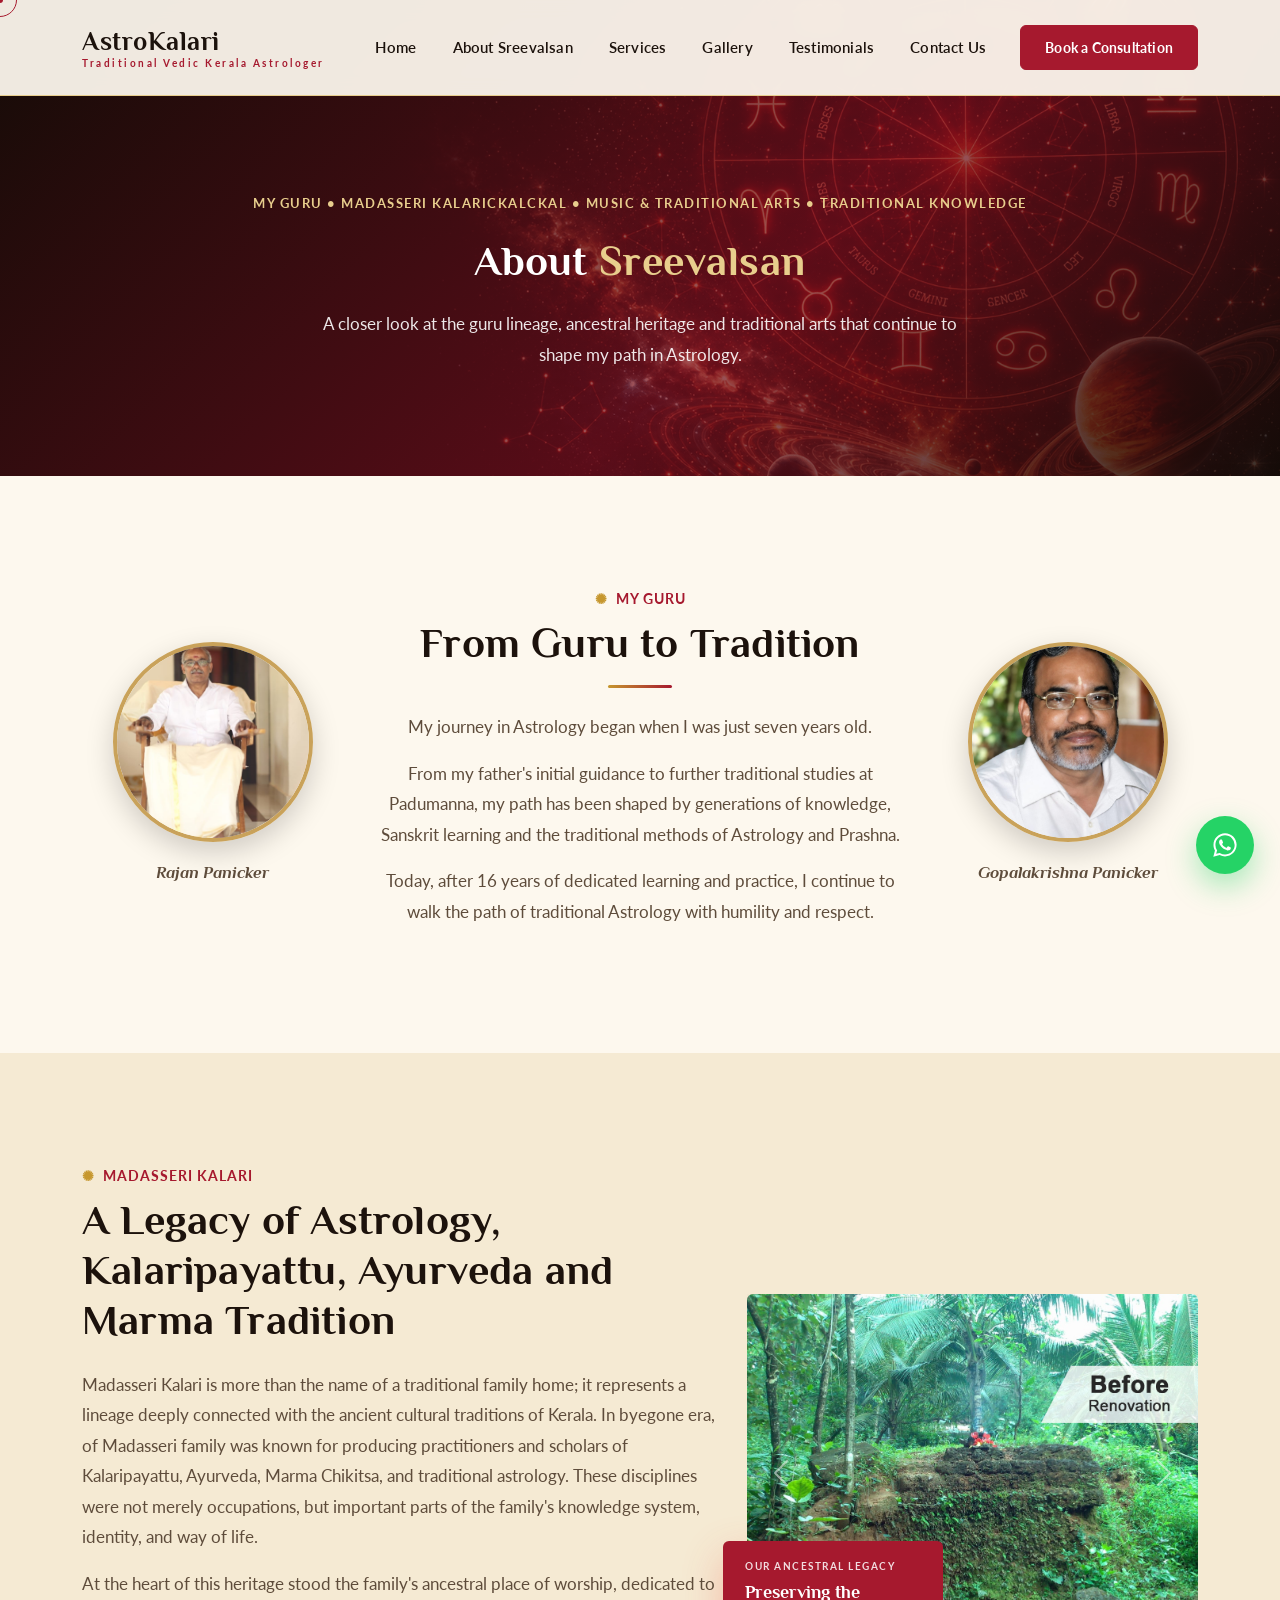
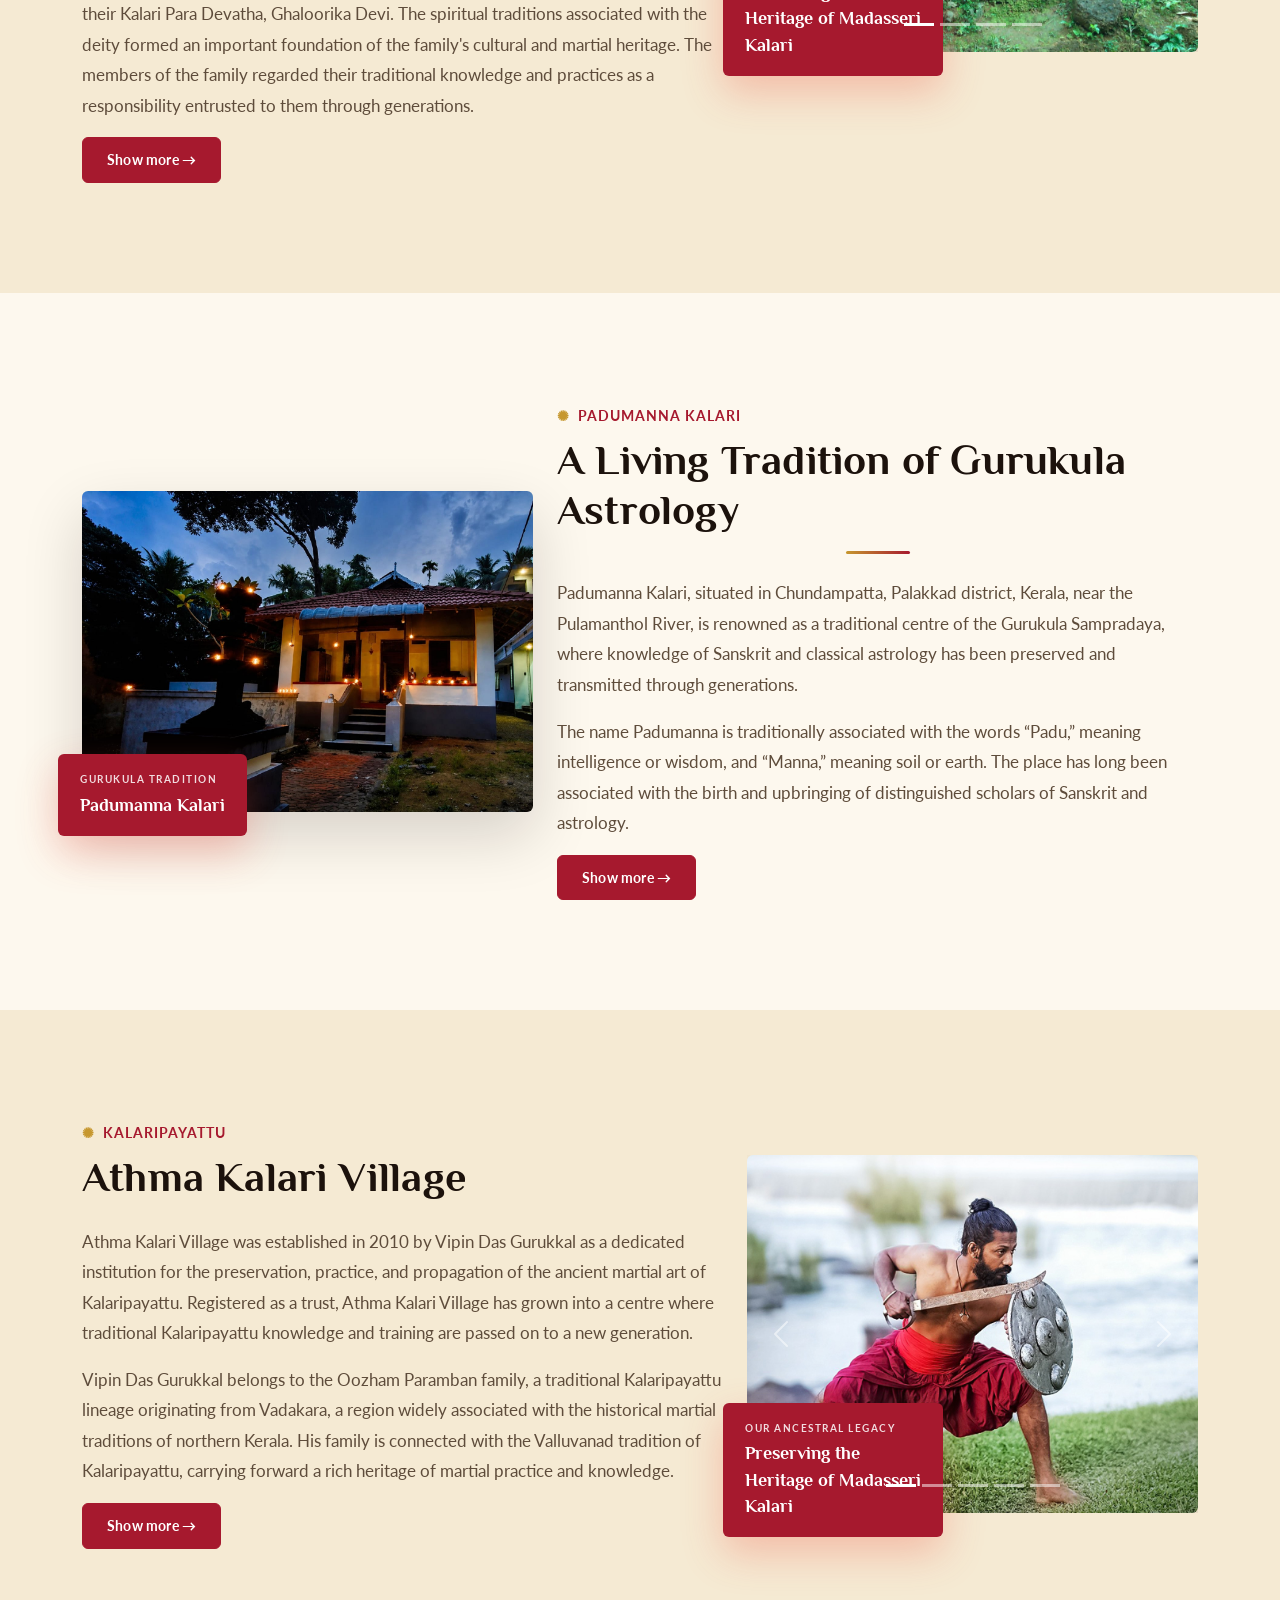
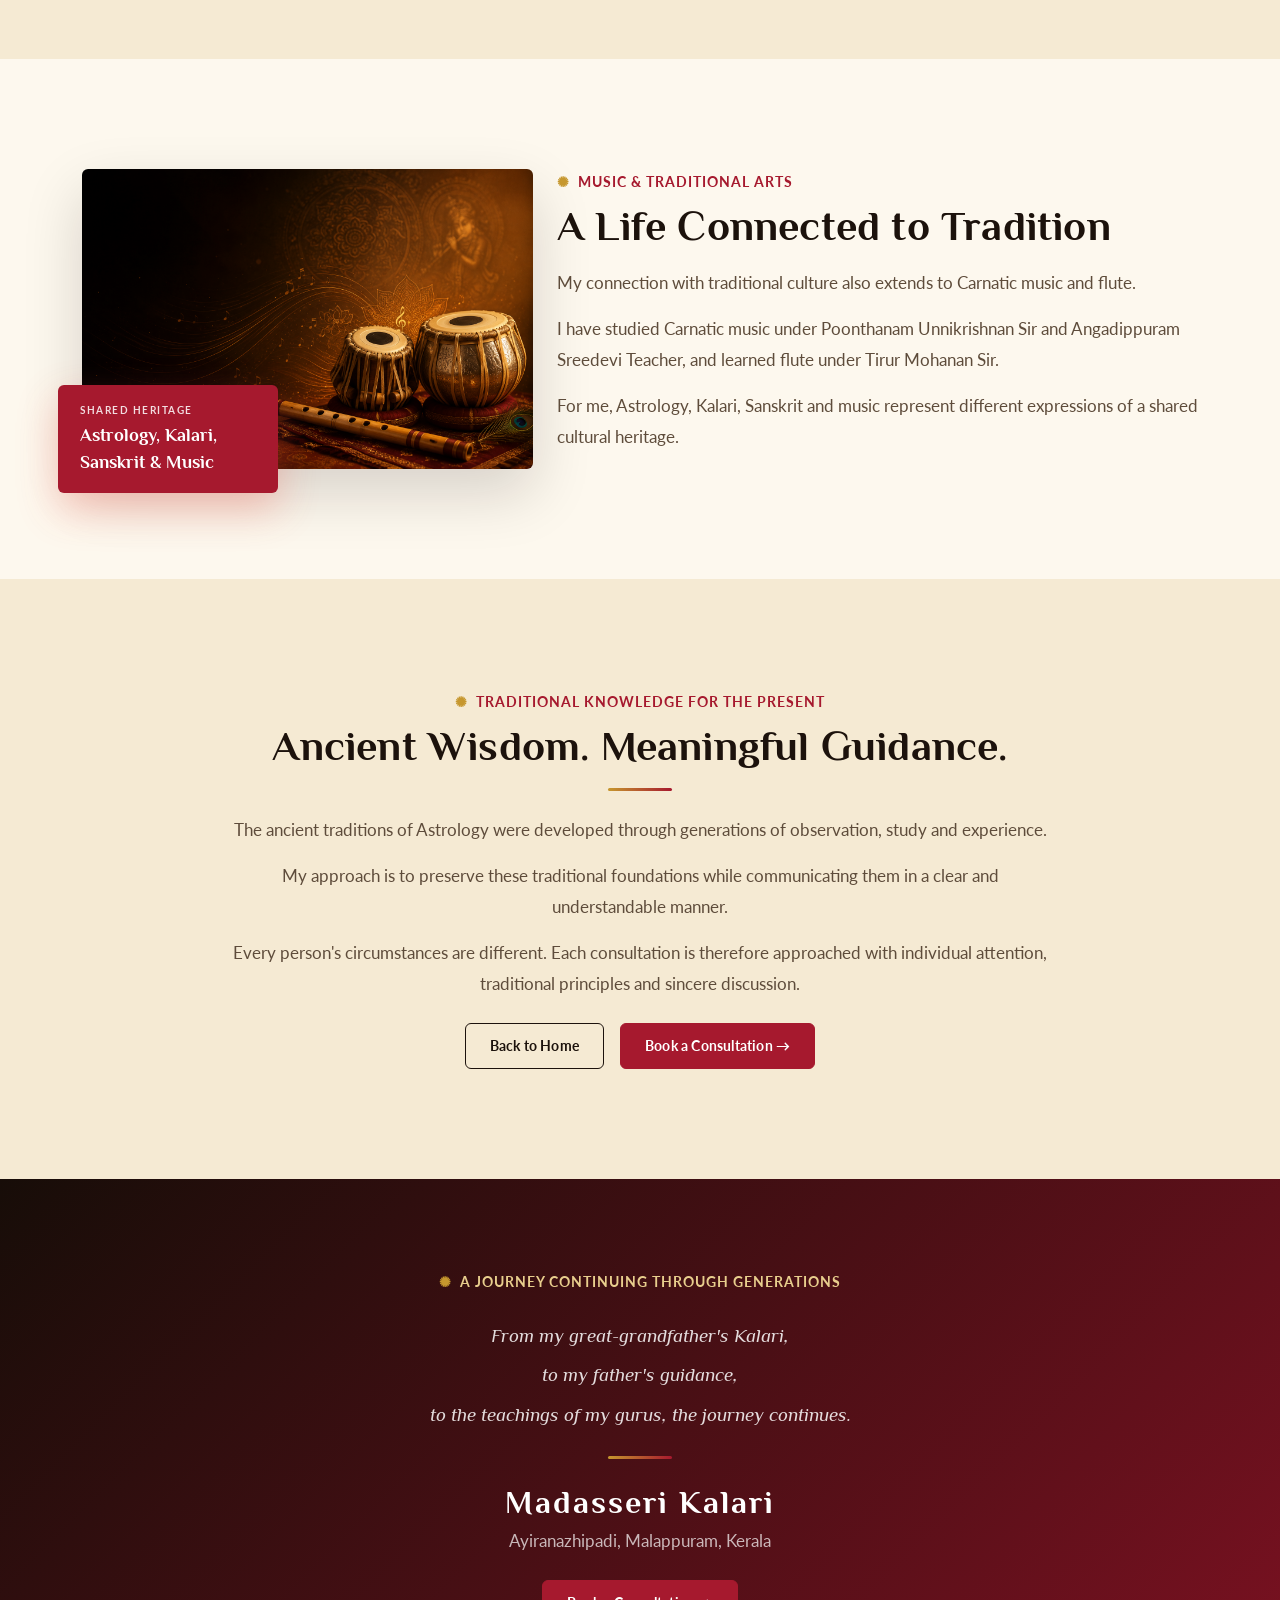
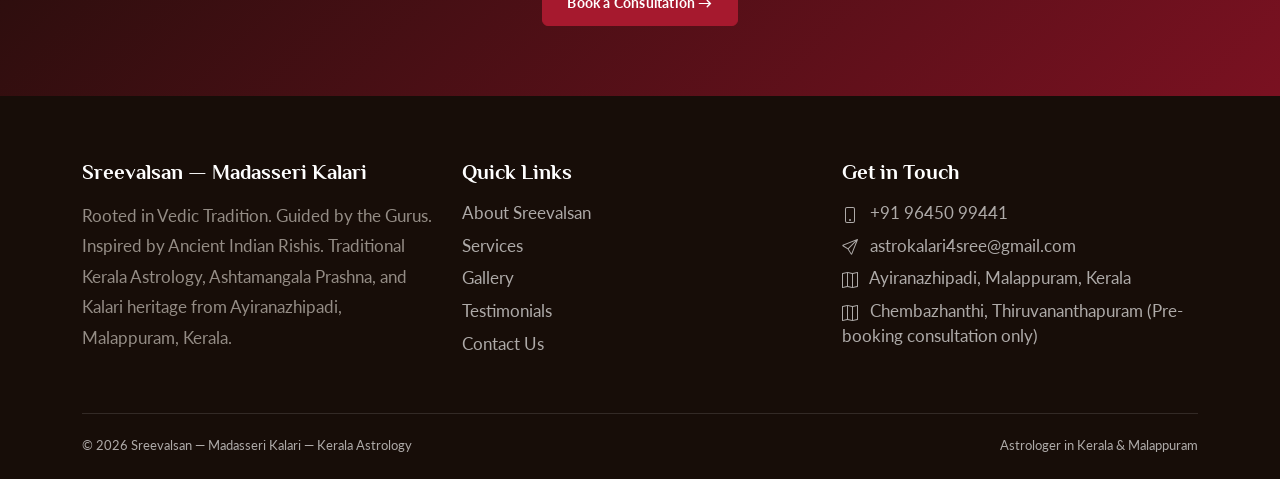
==== commit b862b47f: "Update the images" ====
--- a/about.html
+++ b/about.html
@@ -3,56 +3,207 @@
 <head>
 <meta charset="UTF-8">
 <meta name="viewport" content="width=device-width, initial-scale=1.0">
-<title>Sreevalsan | Best Astrologer in Kerala &amp; Malappuram | Panicker, Jyolsyan, Kaniyan | Madasseri Kalarickal</title>
-<meta name="description" content="Sreevalsan is a traditional Kerala Vedic astrologer (Panicker / Jyolsyan / Kaniyan), widely regarded as one of the best astrologers in Kerala and Malappuram. Consult near you, in person or online, for Jyothisha, Ashtamangala Prashna &amp; Traditional Prashna rooted in the Guru-Shishya tradition of Madasseri Kalarickal.">
+<title>About Sreevalsan Madasseri | Kerala Vedic Astrologer & Kalari Heritage | AstroKalari</title>
+<meta name="description" content="Meet Sreevalsan Madasseri — a traditional Kerala Vedic astrologer trained since age seven in the Guru-Shishya tradition, with 16 years of practice in Jyothisha, Ashtamangala Prashna, Kalaripayattu, Ayurveda and Marma at Madasseri Kalari, Malappuram.">
 <meta name="keywords" content="astrologer, best astrologer in kerala, best astrologer in malappuram, best astrologer near me, panicker astrologer, panikker, jyolsyan, kaniyan, sreevalsan, kerala vedic astrologer, jyothisha, ashtamangala prashna, traditional prashna, Madasseri Kalarickal, malappuram astrologer, kerala heritage, kalaripayattu">
 <meta name="author" content="Sreevalsan">
-<link rel="canonical" href="https://www.astrokalari.com/">
+<link rel="canonical" href="https://www.astrokalari.com/about.html">
 
 <!-- Open Graph -->
 <meta property="og:type" content="website">
 <meta property="og:site_name" content="Sreevalsan | Madasseri Kalarickal">
-<meta property="og:title" content="Sreevalsan | Best Astrologer in Kerala &amp; Malappuram | Panicker, Jyolsyan, Kaniyan">
-<meta property="og:description" content="Rooted in tradition, guided by the guru, inspired by ancient wisdom. One of the best astrologers in Kerala and Malappuram — traditional Panicker, Jyolsyan and Kaniyan astrology, Jyothisha and Kalari heritage from Madasseri Kalarickal.">
-<meta property="og:image" content="img/sreevalsan-panicker.jpg">
-<meta property="og:url" content="https://www.astrokalari.com/">
+<meta property="og:title" content="About Sreevalsan Madasseri | Kerala Vedic Astrologer & Kalari Heritage">
+<meta property="og:description" content="From Guru to tradition: the journey of Sreevalsan Madasseri, one of the best astrologers in Kerala and Malappuram, and the living heritage of Madasseri Kalari.">
+<meta property="og:image" content="https://www.astrokalari.com/img/sreevalsan-panicker.jpg">
+<meta property="og:url" content="https://www.astrokalari.com/about.html">
 <meta property="og:locale" content="en_IN">
 
 <!-- Twitter -->
 <meta name="twitter:card" content="summary_large_image">
-<meta name="twitter:title" content="Sreevalsan | Best Astrologer in Kerala &amp; Malappuram">
-<meta name="twitter:description" content="Panicker, Jyolsyan &amp; Kaniyan traditional astrology — Jyothisha, Ashtamangala Prashna and Traditional Prashna from Madasseri Kalarickal, one of the best astrologers in Kerala and Malappuram, near you.">
-<meta name="twitter:image" content="img/sreevalsan-panicker.jpg">
+<meta name="twitter:title" content="About Sreevalsan Madasseri | AstroKalari">
+<meta name="twitter:description" content="The journey of Sreevalsan Madasseri — traditional Kerala Vedic astrologer rooted in the Guru-Shishya tradition of Madasseri Kalari.">
+<meta name="twitter:image" content="https://www.astrokalari.com/img/sreevalsan-panicker.jpg">
 
 <meta name="geo.region" content="IN-KL">
 <meta name="geo.placename" content="Malappuram">
 <meta name="robots" content="index, follow">
-
+<link rel="icon" type="image/png" href="https://www.astrokalari.com/img/favicon.png">
 <!-- JSON-LD structured data -->
 <script type="application/ld+json">
 {
   "@context": "https://schema.org",
-  "@type": "ProfessionalService",
-  "name": "Sreevalsan - Madasseri Kalarickal, Kerala Jyothisham",
-  "alternateName": ["Sreevalsan Panicker", "Sreevalsan Panikker", "Sreevalsan Jyolsyan", "Sreevalsan Kaniyan", "Best Astrologer in Kerala", "Best Astrologer in Malappuram"],
-  "image": "img/sreevalsan-panicker.jpg",
-  "description": "Traditional Kerala Vedic astrology consultations — Jyothisha, Ashtamangala Prashna, Traditional Prashna and spiritual guidance, rooted in the Guru-Shishya tradition of Madasseri Kalarickal. Sreevalsan (Panicker / Jyolsyan / Kaniyan) is widely regarded as one of the best astrologers in Kerala and Malappuram.",
-  "founder": { "@type": "Person", "name": "Sreevalsan", "alternateName": ["Sreevalsan Panicker", "Sreevalsan Panikker", "Sreevalsan Jyolsyan", "Sreevalsan Kaniyan"], "jobTitle": "Astrologer" },
-  "knowsAbout": ["Astrologer", "Panicker", "Panikker", "Jyolsyan", "Kaniyan", "Jyothisha", "Ashtamangala Prashna", "Traditional Prashna", "Kerala Vedic Astrology"],
-  "address": {
-    "@type": "PostalAddress",
-    "addressLocality": "Malappuram",
-    "addressRegion": "Kerala",
-    "addressCountry": "IN"
-  },
-  "telephone": "+91-96450-99441",
-  "priceRange": "$$",
-  "areaServed": ["Malappuram", "Kerala", "India"],
-  "aggregateRating": {
-    "@type": "AggregateRating",
-    "ratingValue": "4.9",
-    "reviewCount": "128"
-  }
+  "@graph": [
+    {
+      "@type": [
+        "ProfessionalService",
+        "LocalBusiness"
+      ],
+      "@id": "https://www.astrokalari.com/#business",
+      "name": "Sreevalsan - Madasseri Kalarickal, Kerala Jyothisham",
+      "alternateName": [
+        "AstroKalari",
+        "Sreevalsan Panicker",
+        "Sreevalsan Panikker",
+        "Sreevalsan Jyolsyan",
+        "Sreevalsan Kaniyan",
+        "Best Astrologer in Kerala",
+        "Best Astrologer in Malappuram"
+      ],
+      "url": "https://www.astrokalari.com/",
+      "logo": "https://www.astrokalari.com/img/favicon.png",
+      "image": [
+        "https://www.astrokalari.com/img/sreevalsan-panicker.jpg"
+      ],
+      "description": "Traditional Kerala Vedic astrology consultations — Jyothisha, Ashtamangala Prashna, Traditional Prashna and spiritual guidance, rooted in the Guru-Shishya tradition of Madasseri Kalarickal. Sreevalsan (Panicker / Jyolsyan / Kaniyan) is widely regarded as one of the best astrologers in Kerala and Malappuram.",
+      "founder": {
+        "@type": "Person",
+        "name": "Sreevalsan",
+        "alternateName": [
+          "Sreevalsan Panicker",
+          "Sreevalsan Panikker",
+          "Sreevalsan Jyolsyan",
+          "Sreevalsan Kaniyan"
+        ],
+        "jobTitle": "Traditional Kerala Vedic Astrologer"
+      },
+      "knowsAbout": [
+        "Astrologer",
+        "Panicker",
+        "Panikker",
+        "Jyolsyan",
+        "Kaniyan",
+        "Jyothisha",
+        "Ashtamangala Prashna",
+        "Traditional Prashna",
+        "Kerala Vedic Astrology",
+        "Kalaripayattu",
+        "Ayurveda",
+        "Marma Tradition"
+      ],
+      "telephone": "+91-96450-99441",
+      "email": "astrokalari4sree@gmail.com",
+      "priceRange": "$$",
+      "address": {
+        "@type": "PostalAddress",
+        "streetAddress": "Ayiranazhipadi",
+        "addressLocality": "Malappuram",
+        "addressRegion": "Kerala",
+        "addressCountry": "IN"
+      },
+      "geo": {
+        "@type": "GeoCoordinates",
+        "latitude": 11.040590659340326,
+        "longitude": 76.1552693355834
+      },
+      "hasMap": "https://www.google.com/maps/search/?api=1&query=11.040590659340326,76.1552693355834",
+      "areaServed": [
+        "Malappuram",
+        "Kerala",
+        "Thiruvananthapuram",
+        "India"
+      ],
+      "openingHoursSpecification": [
+        {
+          "@type": "OpeningHoursSpecification",
+          "dayOfWeek": [
+            "Monday",
+            "Tuesday",
+            "Wednesday",
+            "Thursday",
+            "Friday",
+            "Saturday",
+            "Sunday"
+          ],
+          "opens": "09:30",
+          "closes": "18:30"
+        }
+      ],
+      "department": [
+        {
+          "@type": "LocalBusiness",
+          "name": "Sreevalsan Madasseri Kalarickal — Thiruvananthapuram (Pre-booking)",
+          "address": {
+            "@type": "PostalAddress",
+            "addressLocality": "Chembazhanthi, Thiruvananthapuram",
+            "addressRegion": "Kerala",
+            "addressCountry": "IN"
+          },
+          "telephone": "+91-96450-99441"
+        }
+      ],
+      "aggregateRating": {
+        "@type": "AggregateRating",
+        "ratingValue": "4.9",
+        "reviewCount": "128"
+      }
+    },
+    {
+      "@type": "WebSite",
+      "@id": "https://www.astrokalari.com/#website",
+      "url": "https://www.astrokalari.com/",
+      "name": "AstroKalari — Sreevalsan Madasseri Kalarickal",
+      "publisher": {
+        "@id": "https://www.astrokalari.com/#business"
+      }
+    },
+    {
+      "@type": "WebPage",
+      "@id": "https://www.astrokalari.com/about.html#webpage",
+      "url": "https://www.astrokalari.com/about.html",
+      "name": "About Sreevalsan Madasseri | Kerala Vedic Astrologer",
+      "description": "The journey of Sreevalsan Madasseri — a traditional Kerala Vedic astrologer rooted in the Guru-Shishya tradition, with a heritage in Kalaripayattu, Ayurveda and Marma at Madasseri Kalari.",
+      "isPartOf": {
+        "@id": "https://www.astrokalari.com/#website"
+      },
+      "about": {
+        "@id": "https://www.astrokalari.com/#business"
+      },
+      "primaryImageOfPage": "https://www.astrokalari.com/img/sreevalsan-panicker.jpg"
+    },
+    {
+      "@type": "Person",
+      "@id": "https://www.astrokalari.com/about.html#person",
+      "name": "Sreevalsan",
+      "alternateName": [
+        "Sreevalsan Panicker",
+        "Sreevalsan Panikker",
+        "Sreevalsan Jyolsyan",
+        "Sreevalsan Kaniyan"
+      ],
+      "jobTitle": "Traditional Kerala Vedic Astrologer",
+      "description": "Traditional Kerala Vedic astrologer trained in the Guru-Shishya tradition since the age of seven, with 16 years of dedicated learning and practice in Jyothisha, Kalaripayattu, Ayurveda and Marma tradition at Madasseri Kalari, Malappuram.",
+      "worksFor": {
+        "@id": "https://www.astrokalari.com/#business"
+      },
+      "knowsAbout": [
+        "Kerala Vedic Astrology",
+        "Jyothisha",
+        "Ashtamangala Prashna",
+        "Kalaripayattu",
+        "Ayurveda",
+        "Marma Tradition"
+      ],
+      "image": "https://www.astrokalari.com/img/sreevalsan-panicker.jpg",
+      "url": "https://www.astrokalari.com/about.html"
+    },
+    {
+      "@type": "BreadcrumbList",
+      "itemListElement": [
+        {
+          "@type": "ListItem",
+          "position": 1,
+          "name": "Home",
+          "item": "https://www.astrokalari.com/"
+        },
+        {
+          "@type": "ListItem",
+          "position": 2,
+          "name": "About Sreevalsan",
+          "item": "https://www.astrokalari.com/about.html"
+        }
+      ]
+    }
+  ]
 }
 </script>
 
@@ -306,7 +457,7 @@
     <div class="row align-items-center gy-5">
       <div class="col-lg-5 reveal-left">
         <div class="about-img-wrap">
-          <img src="img/madasserikalarikkal-old.jpeg" alt="Padumanna Kalari — traditional centre of Gurukula Astrology at Chundampatta, Palakkad">
+          <img src="img/sreevalsan-astro-padumanna-kalari.jpeg" alt="Padumanna Kalari — traditional centre of Gurukula Astrology at Chundampatta, Palakkad">
           <div class="about-badge"><span>Gurukula Tradition</span>Padumanna Kalari</div>
         </div>
       </div>
@@ -314,82 +465,83 @@
         <span class="eyebrow">Padumanna Kalari</span>
         <h2 class="section-title mt-2 mb-3">A Living Tradition of Gurukula Astrology</h2>
         <div class="gold-rule"></div>
-        <p class="mt-4">Padumanna Kalari, situated in Chundampatta, Palakkad district, Kerala, near the Pulamanthol River, is renowned as a traditional centre of the Gurukula Sampradaya, where knowledge of Sanskrit and classical astrology has been preserved and transmitted through generations.</p><p>
-    The name Padumanna is traditionally associated with the words “Padu,” meaning intelligence or wisdom, and “Manna,” meaning soil or earth. The place has long been associated with the birth and upbringing of distinguished scholars of Sanskrit and astrology.
-  </p>
-        <div class="heritage-more" id="padumannaMore"><div>
-		 <p>
-    At the heart of Padumanna Kalari is its sacred Akshara Kalari, a traditional centre of learning where knowledge is regarded not merely as an academic discipline, but as a sacred responsibility. The principal deity worshipped here is Lord Ganesha, revered as Padumanna Ganapathi, who represents wisdom, learning and the removal of obstacles.
-  </p>
-
-  <h3>The Gurukula Sampradaya</h3>
-
-  <p>
-    Padumanna Kalari continues to uphold the traditional Indian Rishi Parampara and the Gurukula system of learning. Even in the modern era, this ancient method of education remains an important part of its identity.
-  </p>
-
-  <p>
-    Students who aspire to study Sanskrit and traditional astrology have been welcomed into this lineage and guided according to the principles of the Gurukula tradition. The emphasis has traditionally been placed on knowledge, discipline, character and the preservation of the Shishya Parampara, rather than on material gain.
-  </p>
-
-  <p>
-    This selfless approach to teaching has earned Padumanna Kalari a respected place in the traditional astrological heritage of Kerala. The true wealth of the Kalari lies in the knowledge it preserves and the generations of students who have carried that knowledge forward.
-  </p>
-
-  <h3>A Distinguished Lineage of Astrologers</h3>
-
-  <p>
-    Among the eminent astrologers associated with Padumanna Kalari was Bhanuunni Panicker, remembered as a highly accomplished scholar of traditional astrology. His knowledge extended across numerous classical astrological texts and traditions, and he became particularly renowned for his mastery of Ashtamangala Prashna.
-  </p>
-
-  <p>
-    His reputation in Ashtamangala Prashna became widely known throughout Kerala, establishing a distinguished tradition that continued through his lineage.
-  </p>
-
-  <p>
-    His son, Gopalakrishna Panicker, became another prominent exponent of Ashtamangala Prashna and is my revered Guru. Under his guidance, I had the privilege of studying the traditional foundations of astrology, Sanskrit and the practical application of classical astrological principles.
-  </p>
-
-  <p>
-    The lineage continues through the next generation, include sons of Gopalakrishna Panicker, who continue to practise Ashtamangala Prashna in Kerala and beyond.
-  </p>
-
-  <h3>Knowledge Through Tradition</h3>
-
-  <p>
-    One of the distinctive features of Padumanna Kalari is its commitment to traditional, text-based and practical learning. The teachings are rooted in classical Sanskrit texts and the interpretative methods preserved through the Guru–Shishya tradition.
-  </p>
-
-  <p>
-    The Gurukula system is not simply a method of learning astrology. It is a process of living with the knowledge, understanding its principles, observing its applications and gradually developing the wisdom required to interpret them responsibly.
-  </p>
-
-  <p>
-    In this tradition, astrology is not approached merely as a means of livelihood. It is regarded as a body of ancient knowledge that carries intellectual, cultural and spiritual significance.
-  </p>
-
-  <p>
-    For this reason, studying astrology through the Padumanna Gurukula tradition can be compared to undertaking a rigorous course of traditional higher learning—where the Guru's guidance, personal discipline, textual study and practical experience together form the foundation of education.
-  </p>
-
-  <h3>A Legacy That Continues</h3>
-
-  <p>
-    Through generations of Gurus and Shishyas, Padumanna Kalari has contributed to the preservation and transmission of Kerala's traditional Vedic astrological heritage.
-  </p>
-
-  <p>
-    Its greatest legacy is not simply the number of astrologers it has produced, but the knowledge, discipline and traditional values passed from Guru to Shishya.
-  </p>
-
-  <p>
-    For me, Padumanna Kalari holds profound significance. It is where I had the opportunity to receive guidance from my revered Guru, Gopalakrishna Panicker, and to deepen my understanding of the traditional approach to astrology.
-  </p>
-
-  <p>
-    The knowledge received through this lineage continues to influence my own practice and my commitment to preserving the Gurukula Sampradaya of Kerala astrology for future generations.
-  </p>
-		</div></div>
+			<p class="mt-4">Padumanna Kalari, situated in Chundampatta, Palakkad district, Kerala, near the Pulamanthol River, is renowned as a traditional centre of the Gurukula Sampradaya, where knowledge of Sanskrit and classical astrology has been preserved and transmitted through generations.</p><p>
+				The name Padumanna is traditionally associated with the words “Padu,” meaning intelligence or wisdom, and “Manna,” meaning soil or earth. The place has long been associated with the birth and upbringing of distinguished scholars of Sanskrit and astrology.
+			  </p>
+					<div class="heritage-more" id="padumannaMore"><div>
+					 <p>
+				At the heart of Padumanna Kalari is its sacred Akshara Kalari, a traditional centre of learning where knowledge is regarded not merely as an academic discipline, but as a sacred responsibility. The principal deity worshipped here is Lord Ganesha, revered as Padumanna Ganapathi, who represents wisdom, learning and the removal of obstacles.
+			  </p>
+
+			  <h3>The Gurukula Sampradaya</h3>
+
+			  <p>
+				Padumanna Kalari continues to uphold the traditional Indian Rishi Parampara and the Gurukula system of learning. Even in the modern era, this ancient method of education remains an important part of its identity.
+			  </p>
+
+			  <p>
+				Students who aspire to study Sanskrit and traditional astrology have been welcomed into this lineage and guided according to the principles of the Gurukula tradition. The emphasis has traditionally been placed on knowledge, discipline, character and the preservation of the Shishya Parampara, rather than on material gain.
+			  </p>
+
+			  <p>
+				This selfless approach to teaching has earned Padumanna Kalari a respected place in the traditional astrological heritage of Kerala. The true wealth of the Kalari lies in the knowledge it preserves and the generations of students who have carried that knowledge forward.
+			  </p>
+
+			  <h3>A Distinguished Lineage of Astrologers</h3>
+
+			  <p>
+				Among the eminent astrologers associated with Padumanna Kalari was Bhanuunni Panicker, remembered as a highly accomplished scholar of traditional astrology. His knowledge extended across numerous classical astrological texts and traditions, and he became particularly renowned for his mastery of Ashtamangala Prashna.
+			  </p>
+
+			  <p>
+				His reputation in Ashtamangala Prashna became widely known throughout Kerala, establishing a distinguished tradition that continued through his lineage.
+			  </p>
+
+			  <p>
+				His son, Gopalakrishna Panicker, became another prominent exponent of Ashtamangala Prashna and is my revered Guru. Under his guidance, I had the privilege of studying the traditional foundations of astrology, Sanskrit and the practical application of classical astrological principles.
+			  </p>
+
+			  <p>
+				The lineage continues through the next generation, include sons of Gopalakrishna Panicker, who continue to practise Ashtamangala Prashna in Kerala and beyond.
+			  </p>
+
+			  <h3>Knowledge Through Tradition</h3>
+
+			  <p>
+				One of the distinctive features of Padumanna Kalari is its commitment to traditional, text-based and practical learning. The teachings are rooted in classical Sanskrit texts and the interpretative methods preserved through the Guru–Shishya tradition.
+			  </p>
+
+			  <p>
+				The Gurukula system is not simply a method of learning astrology. It is a process of living with the knowledge, understanding its principles, observing its applications and gradually developing the wisdom required to interpret them responsibly.
+			  </p>
+
+			  <p>
+				In this tradition, astrology is not approached merely as a means of livelihood. It is regarded as a body of ancient knowledge that carries intellectual, cultural and spiritual significance.
+			  </p>
+
+			  <p>
+				For this reason, studying astrology through the Padumanna Gurukula tradition can be compared to undertaking a rigorous course of traditional higher learning—where the Guru's guidance, personal discipline, textual study and practical experience together form the foundation of education.
+			  </p>
+
+			  <h3>A Legacy That Continues</h3>
+
+			  <p>
+				Through generations of Gurus and Shishyas, Padumanna Kalari has contributed to the preservation and transmission of Kerala's traditional Vedic astrological heritage.
+			  </p>
+
+			  <p>
+				Its greatest legacy is not simply the number of astrologers it has produced, but the knowledge, discipline and traditional values passed from Guru to Shishya.
+			  </p>
+
+			  <p>
+				For me, Padumanna Kalari holds profound significance. It is where I had the opportunity to receive guidance from my revered Guru, Gopalakrishna Panicker, and to deepen my understanding of the traditional approach to astrology.
+			  </p>
+
+			  <p>
+				The knowledge received through this lineage continues to influence my own practice and my commitment to preserving the Gurukula Sampradaya of Kerala astrology for future generations.
+			  </p>
+			</div>
+		</div>
 
         <a class="btn-gold heritage-toggle" href="#" id="padumannaToggleBtn" data-target="padumannaMore">Show more →</a>
       </div>
@@ -397,6 +549,69 @@
   </div>
 </section>
 
+<!-- ================= Madasseri KalarickalCKAL ================= -->
+<section class="section section-alt" id="heritage">
+  <div class="container">
+    <div class="row align-items-center gy-5 flex-lg-row-reverse">
+      <div class="col-lg-5 reveal-right">
+        <div class="about-img-wrap">
+          <div id="heritageCarousel01" class="carousel slide heritage-carousel" data-bs-ride="carousel" data-bs-interval="4000">
+            <div class="carousel-inner">
+              <div class="carousel-item active">
+                <img src="img/sreevalsan-panicker-kalaripayattu-08.jpeg" class="d-block w-100" alt="Guru Rajan Panicker — guru lineage of Madasseri Kalarickal">
+              </div>
+              <div class="carousel-item">
+                <img src="img/sreevalsan-panicker-kalaripayattu-07.jpeg" class="d-block w-100" alt="Guru Gopalakrishna Panicker — guru lineage of Madasseri Kalarickal">
+              </div>
+			   <div class="carousel-item">
+                <img src="img/sreevalsan-panicker-kalaripayattu-11.jpeg" class="d-block w-100" alt="Guru Gopalakrishna Panicker — guru lineage of Madasseri Kalarickal">
+              </div>
+			   <div class="carousel-item">
+                <img src="img/sreevalsan-panicker-kalaripayattu-09.jpeg" class="d-block w-100" alt="Guru Gopalakrishna Panicker — guru lineage of Madasseri Kalarickal">
+              </div>
+			  <div class="carousel-item">
+                <img src="img/sreevalsan-panicker-kalaripayattu-010.jpeg" class="d-block w-100" alt="Guru Gopalakrishna Panicker — guru lineage of Madasseri Kalarickal">
+              </div>
+            </div>
+            <button class="carousel-control-prev" type="button" data-bs-target="#heritageCarousel01" data-bs-slide="prev">
+              <span class="carousel-control-prev-icon" aria-hidden="true"></span>
+              <span class="visually-hidden">Previous</span>
+            </button>
+            <button class="carousel-control-next" type="button" data-bs-target="#heritageCarousel01" data-bs-slide="next">
+              <span class="carousel-control-next-icon" aria-hidden="true"></span>
+              <span class="visually-hidden">Next</span>
+            </button>
+            <div class="carousel-indicators">
+              <button type="button" data-bs-target="#heritageCarousel01" data-bs-slide-to="0" class="active" aria-current="true" aria-label="Slide 1"></button>
+              <button type="button" data-bs-target="#heritageCarousel01" data-bs-slide-to="1" aria-label="Slide 2"></button>
+			  <button type="button" data-bs-target="#heritageCarousel01" data-bs-slide-to="2" aria-label="Slide 3"></button>
+			  <button type="button" data-bs-target="#heritageCarousel01" data-bs-slide-to="3" aria-label="Slide 4"></button>
+			  <button type="button" data-bs-target="#heritageCarousel01" data-bs-slide-to="4" aria-label="Slide 5"></button>
+            </div>
+          </div>
+          <div class="about-badge"><span>Our Ancestral Legacy</span>Preserving the Heritage of Madasseri Kalari</div>
+        </div>
+      </div>
+      <div class="col-lg-7 reveal-left">
+        <span class="eyebrow">Kalaripayattu</span>
+        <h2 class="section-title mt-2 mb-3">Athma Kalari Village</h2>
+           <p class="mt-4"> Athma Kalari Village was established in 2010 by Vipin Das Gurukkal as a dedicated institution for the preservation, practice, and propagation of the ancient martial art of Kalaripayattu. Registered as a trust, Athma Kalari Village has grown into a centre where traditional Kalaripayattu knowledge and training are passed on to a new generation.</p>
+			<p>Vipin Das Gurukkal belongs to the Oozham Paramban family, a traditional Kalaripayattu lineage originating from Vadakara, a region widely associated with the historical martial traditions of northern Kerala. His family is connected with the Valluvanad tradition of Kalaripayattu, carrying forward a rich heritage of martial practice and knowledge. </p>
+			<div class="heritage-more" id="heritageMore01">
+				<div>
+				<p>His journey in Kalaripayattu began under the guidance of his grandfather, who gave him his first lessons in the traditional art. He later continued his training under eight different Gurus, gaining knowledge and experience in various aspects of Kalaripayattu. His studies also extended to Kalari Marma Chikitsa, the traditional system of knowledge associated with vital points, physical well-being, and therapeutic practices within the Kalari tradition.</p>
+				<p>Drawing upon years of dedicated training, experience, and learning under different masters, Vipin Das Gurukkal established Athma Kalari Village with a clear purpose: to preserve the depth of the ancient Kalaripayattu heritage while making its knowledge and discipline accessible to future generations.</p>
+				<p>Over the years, Athma Kalari Village has welcomed students from different parts of India and from around the world. Many Kalaripayattu enthusiasts have travelled to the institution to learn and experience this traditional martial art. The Kalari continues to attract students who seek authentic training, discipline, physical development, and a deeper understanding of Kerala's martial heritage.</p>
+				<p>Vipin Das Gurukkal is also known for his expertise in Kalari Marma Chikitsa. His knowledge and experience have brought him opportunities to contribute to film productions, where Indian filmmakers and actors have sought his guidance and expertise in presenting Kalaripayattu and related traditional practices on screen.</p>
+				<p>His experience has also extended to providing Kalaripayattu training to Indian Army regiments, further reflecting the practical discipline and physical training associated with the traditional martial art.</p>
+				<p>Today, Athma Kalari Village stands as a place where tradition, discipline, knowledge, and cultural heritage come together. Under the guidance of Vipin Das Gurukkal, the institution continues its endeavour to preserve the legacy of Kalaripayattu and introduce its timeless values to students from India and across the world.</p>
+				</div>
+			</div>
+		<a class="btn-gold heritage-toggle" href="#" id="heritageToggleBtn" data-target="heritageMore01">Show more →</a>
+	  </div>
+    </div>
+  </div>
+</section>
 <!-- ================= MUSIC & TRADITIONAL ARTS ================= -->
 <section class="section" id="music">
   <div class="container">
@@ -448,7 +663,7 @@
     <div class="gold-rule mx-auto mb-4"></div>
     <h2 class="mb-1" style="letter-spacing:2px;">Madasseri Kalari</h2>
     <p class="mb-4">Ayiranazhipadi, Malappuram, Kerala</p>
-    <a href="#contact" class="btn-gold">Book a Consultation →</a>
+    <a href="contact.html#contact" class="btn-gold">Book a Consultation →</a>
   </div>
 </section>
 <!-- ================= FOOTER ================= -->
--- a/css/styles.css
+++ b/css/styles.css
@@ -1,461 +1 @@
-:root{
-  --cream:#FDF8EE;
-  --cream-deep:#F5EAD3;
-  --ink:#1C120C;
-  --ink-soft:#5E4C3B;
-  --accent:#A6192E;
-  --accent-dark:#7A1121;
-  --accent-light:#F0D9C4;
-  --gold:#C6972E;
-  --gold-light:#E8CE8D;
-  --dark:#170D08;
-  --dark-soft:#2C160F;
-  --line:rgba(28,18,12,0.14);
-  --radius:6px;
-}
-*{box-sizing:border-box;}
-html{scroll-behavior:smooth;overflow-x:hidden;width:100%;max-width:100%;}
-body{
-  background:var(--cream);
-  color:var(--ink);
-  font-family:'Lato',sans-serif;
-  font-weight:400;
-  font-size:16.5px;
-  overflow-x:hidden;
-  width:100%;
-  max-width:100%;
-  position:relative;
-  cursor:none;
-}
-h1,h2,h3,h4,.font-display{
-  font-family:'Philosopher',sans-serif;
-  font-weight:700;
-  color:var(--ink);
-  letter-spacing:0.2px;
-}
-.eyebrow{
-  font-family:'Lato',sans-serif;
-  font-size:0.85rem;
-  letter-spacing:1px;
-  text-transform:uppercase;
-  color:var(--accent);
-  font-weight:700;
-}
-.eyebrow::before{content:"✺";display:inline-block;margin-right:8px;color:var(--gold);}
-.section-title{position:relative;}
-.gold-rule{width:64px;height:3px;background:linear-gradient(90deg,var(--gold),var(--accent));margin:14px auto 0;border-radius:3px;}
-.gold-rule.left{margin:14px 0 0;}
-p{color:var(--ink-soft);line-height:1.85;font-weight:400;}
-a{text-decoration:none;color:inherit;}
-::selection{background:var(--accent-light);color:var(--ink);}
-
-/* ---------- custom cursor ---------- */
-.cursor-dot,.cursor-ring{
-  position:fixed;top:0;left:0;pointer-events:none;z-index:9999;
-  border-radius:50%;transform:translate(-50%,-50%);
-}
-.cursor-dot{width:6px;height:6px;background:var(--accent);}
-.cursor-ring{width:34px;height:34px;border:1px solid var(--accent);transition:width .18s,height .18s,border-color .18s,opacity .18s;}
-.cursor-ring.hover{width:54px;height:54px;border-color:var(--ink);}
-@media (hover:none), (pointer:coarse){
-  .cursor-dot,.cursor-ring{display:none;}
-  body{cursor:auto;}
-}
-
-/* ---------- reveal animation ---------- */
-.reveal{opacity:0;transform:translate(0px,32px);transition:opacity .8s ease, transform .8s ease;}
-.reveal.in{opacity:1;transform:translate(0px,0px);}
-.reveal-left{opacity:0;transform:translate(-32px,0px);transition:opacity .8s ease, transform .8s ease;}
-.reveal-left.in{opacity:1;transform:translate(0px,0px);}
-.reveal-right{opacity:0;transform:translate(32px,0px);transition:opacity .8s ease, transform .8s ease;}
-.reveal-right.in{opacity:1;transform:translate(0px,0px);}
-
-/* ---------- navbar ---------- */
-.navbar{
-  background:rgba(253,248,238,0.94);
-  backdrop-filter:blur(10px);
-  border-bottom:1px solid var(--gold-light);
-  padding:18px 0;
-  transition:padding .3s ease, box-shadow .3s ease;
-}
-.navbar.scrolled{padding:10px 0;box-shadow:0 6px 24px rgba(20,15,10,0.08);}
-.brand-name{font-family:'Philosopher',sans-serif;font-size:1.6rem;font-weight:700;color:var(--ink);letter-spacing:.5px;}
-.brand-sub{font-family:'Lato',sans-serif;font-size:0.6rem;font-weight:700;letter-spacing:2.5px;color:var(--accent);display:block;margin-top:-4px;}
-.nav-link{
-  font-family:'Lato',sans-serif;font-size:0.92rem;font-weight:600;letter-spacing:.2px;
-  color:var(--ink)!important;margin:0 12px;position:relative;
-}
-.nav-link::after{
-  content:"";position:absolute;left:0;bottom:-4px;width:0;height:2px;background:var(--accent);transition:width .3s ease;
-}
-.nav-link:hover::after,.nav-link.active::after{width:100%;}
-.nav-link.active,.nav-link:hover{color:var(--accent)!important;}
-.btn-gold{
-  background:var(--accent);color:#fff!important;border:1px solid var(--accent);
-  font-family:'Lato',sans-serif;font-weight:700;font-size:.9rem;letter-spacing:.2px;padding:11px 24px;border-radius:var(--radius);
-  transition:all .3s ease;display:inline-block;
-}
-.btn-gold:hover{background:var(--accent-dark);border-color:var(--accent-dark);color:#fff!important;transform:translateY(-2px);}
-.btn-outline-ink{
-  border:1px solid var(--ink);color:var(--ink);font-weight:700;font-size:.9rem;letter-spacing:.2px;padding:11px 24px;border-radius:var(--radius);
-  transition:all .3s ease;display:inline-block;
-}
-#home .btn-outline-ink {
-    background: white;
-}
-#home .btn-outline-ink:hover {
-    color: #a6192e;
-}
-.btn-outline-ink:hover{background:var(--ink);color:#fff;transform:translateY(-2px);}
-
-/* ---------- hero ---------- */
-.hero{padding:230px 0 140px;position:relative;overflow:hidden;background: url(../img/beautiful-constellations-with-purple-sky.jpg);background-size: cover;background-position: center;}
-.hero::before{content:"";position:absolute;inset:0;background:linear-gradient(135deg,rgba(23,13,8,0.88) 0%,rgba(122,17,33,0.72) 60%,rgba(23,13,8,0.85) 100%);z-index:0;}
-.hero .container{position:relative;z-index:1;}
-.hero-kicker{font-family:'Lato',sans-serif;font-size:.8rem;font-weight:700;letter-spacing:1.5px;color:var(--gold-light);text-transform:uppercase;display:inline-block;margin-bottom:6px;}
-.hero h1{font-size:3.2rem;line-height:1.18;margin:18px 0 22px;font-weight:700;color: #fff;}
-.hero h1 em{font-style:normal;color:var(--gold-light);font-size:1.5rem;display:block;margin-top:10px;letter-spacing:.5px;}
-.hero p.lead-text{font-size:1.05rem;max-width:560px;color: rgba(255,255,255,0.9);}
-.hero-signature{font-family:'Philosopher',sans-serif;font-style:italic;color:var(--ink-soft);font-size:1rem;margin-top:26px;}
-
-/* ---------- hero consultation form (glassmorphism) ---------- */
-.hero-consult-form{
-  background:rgba(255,255,255,0.10);
-  border:1px solid rgba(255,255,255,0.28);
-  border-radius:18px;
-  padding:36px 32px;
-  backdrop-filter:blur(18px) saturate(150%);
-  -webkit-backdrop-filter:blur(18px) saturate(150%);
-  box-shadow:0 20px 50px rgba(0,0,0,0.35);
-}
-.hero-consult-form h3{
-  color:#fff;font-family:'Philosopher',sans-serif;font-weight:700;letter-spacing:.5px;
-  margin-bottom:22px;text-align:center;text-transform:uppercase;font-size:1.35rem;
-}
-.hero-consult-form .form-label{color:rgba(255,255,255,0.85);}
-.hero-consult-form .form-control,
-.hero-consult-form .form-select{
-  background:rgba(255,255,255,0.10);
-  border:1px solid rgba(255,255,255,0.35);
-  color:#fff;
-}
-.hero-consult-form .form-control::placeholder,
-.hero-consult-form .form-select::placeholder{color:rgba(255,255,255,0.6);}
-.hero-consult-form .form-control:focus,
-.hero-consult-form .form-select:focus{
-  background:rgba(255,255,255,0.18);
-  border-color:var(--gold-light);
-  box-shadow:0 0 0 3px rgba(232,206,141,0.25);
-  color:#fff;
-}
-.hero-consult-form .form-select option{color:var(--ink);}
-.hero-consult-form .field-error{color:var(--gold-light);}
-.hero-consult-form .was-validated-field.is-invalid .form-control,
-.hero-consult-form .was-validated-field.is-invalid .form-select{border-color:#f0b5b5;}
-.hero-consult-form .was-validated-field.is-valid .form-control,
-.hero-consult-form .was-validated-field.is-valid .form-select{border-color:#8fe0b8;}
-.hero-consult-form .btn-gold{
-  text-transform:uppercase;letter-spacing:1px;font-size:.85rem;text-align:center;
-}
-@media (max-width:991px){
-  .hero-consult-form{padding:30px 24px;margin-top:10px;}
-}
-
-/* ---------- chakra + portrait ---------- */
-.chakra-wrap{position:relative;width:100%;max-width:480px;margin:0 auto;aspect-ratio:1/1;}
-.chakra-svg{position:absolute;inset:0;width:100%;height:100%;animation:spin 90s linear infinite;}
-@keyframes spin{from{transform:rotate(0deg);}to{transform:rotate(360deg);}}
-.chakra-svg .zodiac-label{animation:counterspin 90s linear infinite;transform-origin:center;}
-@keyframes counterspin{from{transform:rotate(0deg);}to{transform:rotate(-360deg);}}
-.portrait-frame{
-  position:absolute;left:50%;top:50%;transform:translate(-50%,-50%);
-  width:100%;aspect-ratio:1/1;border-radius:50%;overflow:hidden; box-shadow:0 20px 60px rgba(20,15,10,0.22);
-}
-.portrait-frame img{width:100%;height:100%;object-fit:cover;object-position:center 15%;}
-.hero-ring-dot{position:absolute;width:10px;height:10px;background:var(--accent);border-radius:50%;box-shadow:0 0 0 6px rgba(238,81,63,0.14);}
-
-/* ---------- stats bar ---------- */
-.stats-bar{background:var(--dark);border-top:1px solid var(--line);border-bottom:1px solid var(--line);padding:25px 0;}
-.stat-num{font-family:'Philosopher',sans-serif;font-weight:700;font-size:2.8rem;color:var(--accent);}
-.stat-label{font-size:.8rem;font-weight:600;letter-spacing:.5px;color:rgba(255,255,255,0.7);text-transform:uppercase;}
-
-/* ---------- about ---------- */
-.about-img-wrap{position:relative;}
-.about-img-wrap img{width:100%;border-radius:var(--radius);box-shadow:0 24px 60px rgba(20,15,10,0.16);}
-.about-badge{
-  position:absolute;bottom:-24px;left:-24px;background:var(--accent);color:#fff;
-  padding:18px 22px;font-family:'Philosopher',sans-serif;font-weight:700;font-size:1.1rem;max-width:220px;
-  border-radius:var(--radius);box-shadow:0 16px 40px rgba(238,81,63,0.3);
-}
-.about-badge span{display:block;font-family:'Lato',sans-serif;font-weight:700;font-size:.65rem;letter-spacing:1.5px;text-transform:uppercase;color:rgba(255,255,255,0.85);margin-bottom:4px;}
-
-/* ---------- services ---------- */
-.section{padding:110px 0;}
-#services {
-    padding: 0 0;
-}
-#kalari {
-    padding-bottom: 0;
-}
-.section-title{font-size:2.6rem;font-weight:700;}
-.section-sub{max-width:560px;margin:0 auto;}
-.service-card{
-  background:var(--cream-deep);border:1px solid var(--line);padding:42px 32px;border-radius:var(--radius);
-  transition:transform .35s ease, box-shadow .35s ease, background .35s ease;height:100%;
-}
-.service-card:hover{transform:translateY(-8px);box-shadow:0 24px 50px rgba(20,15,10,0.12);background:var(--accent);}
-.service-card:hover h4,.service-card:hover p{color:#fff;}
-.service-card:hover .service-icon svg{stroke:#fff;}
-.service-icon{width:52px;height:52px;}
-.service-icon svg{width:100%;height:100%;stroke:var(--accent);transition:stroke .35s ease;}
-.additional-services{background:var(--dark);border:1px solid var(--line);padding:44px;border-radius:var(--radius);}
-.additional-services .eyebrow{color:var(--accent);}
-.additional-services h4{color:#fff;}
-.additional-services ul{list-style:none;padding:0;margin:0;}
-.additional-services li{padding:9px 0;border-bottom:1px dashed rgba(255,255,255,0.15);font-size:.92rem;color:rgba(255,255,255,0.75);display:flex;align-items:center;gap:10px;}
-.additional-services li:last-child{border-bottom:none;}
-.additional-services li::before{content:"✦";color:var(--accent);font-size:.75rem;}
-
-/* ---------- testimonials ---------- */
-.section-alt{background:var(--cream-deep);}
-.testimonial-card{background:#fff;border:1px solid var(--line);padding:26px 27px;border-radius:var(--radius);height:99%;}
-.testimonial-mark{font-family:'Philosopher',sans-serif;font-weight:700;font-size:3rem;color:var(--accent);line-height:1;}
-.testimonial-name{font-family:'Lato',sans-serif;font-weight:700;font-size:.85rem;letter-spacing:.5px;color:var(--ink);text-transform:uppercase;}
-.testimonial-loc{font-size:.8rem;color:var(--ink-soft);}
-
-/* ---------- awards ---------- */
-.award-item{text-align:center;padding:36px 20px;background:#fff;border:1px solid var(--line);border-radius:var(--radius);height:100%;transition:background .3s ease;}
-.award-item:hover{background:var(--accent);}
-.award-item:hover p,.award-item:hover .award-icon{color:#fff;stroke:#fff;}
-.award-icon{width:44px;height:44px;margin:0 auto 16px;stroke:var(--accent);transition:stroke .3s ease;}
-
-/* ---------- gallery ---------- */
-.gallery-item{
-  position:relative;overflow:hidden;border-radius:var(--radius);aspect-ratio:1/1;
-  box-shadow:0 10px 30px rgba(20,15,10,0.1);
-}
-.gallery-item img,.gallery-item svg{
-  width:100%;height:100%;object-fit:cover;display:block;
-  transition:transform .6s ease;
-}
-.gallery-item:hover img,.gallery-item:hover svg{transform:scale(1.08);}
-.gallery-caption{
-  position:absolute;left:0;right:0;bottom:0;padding:16px 18px;
-  background:linear-gradient(0deg,rgba(21,18,15,0.88) 0%,rgba(21,18,15,0) 100%);
-  color:#fff;font-family:'Philosopher',sans-serif;font-weight:700;font-size:1rem;
-  transform:translateY(8px);opacity:0;transition:opacity .35s ease, transform .35s ease;
-}
-.gallery-item:hover .gallery-caption{opacity:1;transform:translateY(0);}
-.gallery-tab{
-    font-family: 'Lato', sans-serif;
-    font-weight: 700;
-    font-size: .85rem;
-    letter-spacing: .3px;
-    background: transparent;
-    border: 1px solid var(--line);
-    color: var(--ink-soft);
-    padding: 10px 22px;
-    border-radius: 50px;
-    transition: all .3s ease;
-    cursor: pointer;
-}
-.gallery-tabs {
-    display: flex;
-    flex-wrap: wrap;
-    justify-content: center;
-    gap: 10px;
-    margin-bottom: 38px;
-}
-.gallery-tab.active {
-    background: var(--accent);
-    border-color: var(--accent);
-    color: #fff;
-}
-.gallery-tab:hover {
-    border-color: var(--accent);
-    color: #be902c;
-}
-@media (max-width:767px){
-  .gallery-caption{opacity:1;transform:translateY(0);font-size:.85rem;padding:12px;}
-}
-
-/* ---------- faq ---------- */
-.accordion-item{background:var(--accent);border:none;border-radius:var(--radius);margin-bottom:14px;overflow:hidden;}
-.accordion-button{
-  background:transparent;font-family:'Philosopher',sans-serif;font-weight:700;font-size:1.15rem;color:#fff;
-  padding:20px 24px;box-shadow:none!important;
-}
-.accordion-button:not(.collapsed){color:#fff;background:rgba(0,0,0,0.08);}
-.accordion-button::after{filter:brightness(0) invert(1);}
-.accordion-body{padding:0 24px 24px;color:rgba(255,255,255,0.9);}
-
-/* ---------- CTA ---------- */
-.contact-item .contact-link:hover {
-    color: #c6972e;
-}
-
-.cta-band{
-  background:linear-gradient(135deg,var(--dark) 0%,var(--dark-soft) 100%);
-  color:#fff;padding:90px 0;text-align:center;position:relative;overflow:hidden;
-}
-.cta-band h2{color:#fff;}
-.cta-band p{color:rgba(255,255,255,0.7);}
-
-/* ---------- contact ---------- */
-.contact-item{border:1px solid var(--line);padding:30px 26px;border-radius:var(--radius);height:100%;background:var(--cream-deep);transition:background .3s ease;}
-.contact-link{color:inherit;text-decoration:none;transition:color .2s ease;}
-.contact-link:hover{color:var(--accent);text-decoration:underline;}
-.contact-item:hover{background:var(--accent);}
-.contact-item:hover p,.contact-item:hover .eyebrow{color:#fff;}
-.contact-item .eyebrow{display:block;margin-bottom:8px;}
-span.yellow {background: #f3c255; padding: 3px 5px; border-radius: 13px;}
-/* ---------- footer ---------- */
-footer{background:var(--dark);color:rgba(255,255,255,0.65);padding:64px 0 24px;}
-footer h5{color:#fff;font-family:'Philosopher',sans-serif;font-weight:700;font-size:1.3rem;}
-footer a{color:rgba(255,255,255,0.65);transition:color .25s ease;}
-footer a:hover{color:var(--accent);}
-footer .mb-2 svg {margin-right: 8px;}
-.footer-bottom{border-top:1px solid rgba(255,255,255,0.12);margin-top:40px;padding-top:22px;font-size:.8rem;}
-
-/* ---------- floating buttons ---------- */
-.whatsapp-float{
-  position:fixed;right:26px;bottom:26px;width:58px;height:58px;background:#25D366;border-radius:50%;
-  display:flex;align-items:center;justify-content:center;box-shadow:0 12px 30px rgba(37,211,102,0.4);
-  z-index:1000;transition:transform .25s ease;
-}
-.whatsapp-float:hover{transform:scale(1.08);}
-.back-to-top{
-  position:fixed;right:26px;bottom:96px;width:46px;height:46px;background:var(--accent);color:#fff;border-radius:50%;
-  display:flex;align-items:center;justify-content:center;z-index:1000;opacity:0;pointer-events:none;
-  transition:opacity .3s ease, transform .3s ease;border:1px solid var(--accent);
-}
-.back-to-top.show{opacity:1;pointer-events:auto;}
-.back-to-top:hover{background:var(--accent-dark);border-color:var(--accent-dark);}
-
-/* ---------- write a review button ---------- */
-.review-btn{
-  display:inline-flex;align-items:center;gap:10px;background:#fff;border:1px solid var(--line);
-  color:var(--ink);font-family:'Lato',sans-serif;font-weight:700;font-size:.9rem;
-  padding:11px 22px;border-radius:50px;box-shadow:0 6px 18px rgba(20,15,10,0.06);transition:all .25s ease;
-}
-.review-btn:hover{transform:translateY(-2px);box-shadow:0 12px 26px rgba(20,15,10,0.12);border-color:var(--accent);}
-
-/* ---------- testimonial slider ---------- */
-.testimonial-slider{overflow:hidden;}
-.testimonial-track{display:flex;gap:24px;transition:transform .5s cubic-bezier(.4,0,.2,1);}
-.testimonial-slide{flex:0 0 calc(33.333% - 16px);min-width:0;}
-.testimonial-slide .testimonial-card{margin:2px;}
-.slider-controls{display:flex;align-items:center;justify-content:center;gap:22px;margin-top:36px;}
-.slider-btn{
-  width:44px;height:44px;border-radius:50%;border:1px solid var(--line);background:#fff;color:var(--ink);
-  display:flex;align-items:center;justify-content:center;transition:all .25s ease;flex:0 0 auto;
-}
-.slider-btn:hover{background:var(--accent);border-color:var(--accent);color:#fff;}
-.slider-btn:disabled{opacity:.35;cursor:default;}
-.slider-btn:disabled:hover{background:#fff;border-color:var(--line);color:var(--ink);}
-.slider-dots{display:flex;gap:8px;}
-.slider-dots .dot{width:8px;height:8px;border-radius:50%;background:var(--line);border:none;padding:0;transition:all .25s ease;}
-.slider-dots .dot.active{background:var(--accent);width:22px;border-radius:5px;}
-@media (max-width:991px){
-  .testimonial-slide{flex:0 0 calc(50% - 12px);}
-  .about-badge {display: inline-block;}
-}
-@media (max-width:576px){
-  .testimonial-slide{flex:0 0 100%;}
-}
-
-/* ---------- contact form ---------- */
-.contact-form-wrap{background:var(--cream-deep);border:1px solid var(--line);border-radius:var(--radius);padding:40px;}
-.contact-form-wrap h4{font-family:'Philosopher',sans-serif;font-weight:700;}
-.form-label{font-family:'Lato',sans-serif;font-weight:700;font-size:.85rem;color:var(--ink);margin-bottom:6px;}
-.form-control,.form-select{
-  font-family:'Lato',sans-serif;border:1px solid var(--line);border-radius:8px;padding:11px 14px;
-  font-size:.95rem;color:var(--ink);background:#fff;transition:border-color .25s ease, box-shadow .25s ease;
-}
-.form-control:focus,.form-select:focus{
-  border-color:var(--accent);box-shadow:0 0 0 3px rgba(238,81,63,0.15);outline:none;
-}
-.field-error{display:none;color:var(--accent-dark);font-size:.78rem;margin-top:5px;}
-.was-validated-field.is-invalid .field-error{display:block;}
-.was-validated-field.is-invalid .form-control,.was-validated-field.is-invalid .form-select{border-color:var(--accent-dark);}
-.was-validated-field.is-valid .form-control,.was-validated-field.is-valid .form-select{border-color:#3aa76d;}
-.form-alert{display:none;padding:13px 16px;border-radius:8px;font-size:.9rem;font-weight:600;}
-.form-alert-success {background: rgb(51 12 15); color: #25d366;}
-.form-alert-error{background:rgba(238,81,63,0.1);color:var(--accent-dark);}
-.form-alert.show{display:block;}
-#cfSubmitBtn{border:none;cursor:pointer;}
-#cfSubmitBtn:disabled{opacity:.6;cursor:default;}
-.cf-spinner{display:inline-block;width:14px;height:14px;border:2px solid rgba(255,255,255,0.5);border-top-color:#fff;border-radius:50%;animation:cfspin .7s linear infinite;margin-right:8px;vertical-align:-2px;}
-.chakra-wrap img {
-  animation: slowRotate 45s linear infinite;
-  transform-origin: center;
-}
-
-@keyframes slowRotate {
-  0% {
-    transform: rotate(0deg);
-  }
-  100% {
-    transform: rotate(360deg);
-  }
-}
-@keyframes cfspin{to{transform:rotate(360deg);}}
-
-/* ---------- map ---------- */
-.map-wrap{border-radius:var(--radius);overflow:hidden;box-shadow:0 16px 40px rgba(20,15,10,0.1);min-height:340px;border:1px solid var(--line);}
-.map-wrap iframe{display:block;width:100%;height:100%;}
-
-/* ================= RESPONSIVE ================= */
-@media (max-width:1399px){
-	.nav-link {margin: 0 10px;}
-}
-@media (max-width:1199px){
-	.nav-link {margin: 0 0px;}
-	span.brand-sub {letter-spacing: 0.5px;}
-}
-@media (max-width:991px){
-  .hero{padding:130px 0 70px;text-align:center;}
-  .hero p.lead-text{margin:0 auto;}
-  .hero h1{font-size:2.6rem;}
-  .chakra-wrap{margin-top:50px;max-width:340px;}
-  .about-badge{position:static;margin-top:-40px;margin-left:20px;}
-  body{cursor:auto; padding-top: 40px;}
-  .cursor-dot,.cursor-ring{display:none;}
-  .section{padding:80px 0;}
-  .section-title{font-size:2.15rem;}
-  .map-wrap{min-height:320px;}
-}
-@media (max-width:991px){
-  .navbar-collapse{background:#fff;border-radius:var(--radius);padding:18px 20px;margin-top:14px;box-shadow:0 16px 40px rgba(20,15,10,0.12);border:1px solid var(--line);}
-  .nav-link{margin:6px 0;display:block;}
-  .navbar-nav .ms-lg-3{margin-left:0!important;}
-  .hero .d-flex.flex-wrap.gap-3.mt-4 {justify-content: center;}
-}
-@media (max-width:767px){
-  .navbar{padding:12px 0;}
-  .brand-name{font-size:1.3rem;}
-  .stat-num{font-size:2.1rem;}
-  .additional-services{padding:30px 22px;}
-  .about-badge{max-width:none;}
-  .contact-form-wrap{padding:28px 22px;}
-}
-@media (max-width:576px){
-  .hero{padding:118px 0 56px;}
-  .hero h1{font-size:2.05rem;}
-  .hero-kicker{font-size:.72rem;}
-  .hero p.lead-text{font-size:.98rem;}
-  .chakra-wrap{max-width:260px;margin-top:36px;}
-  .section{padding:60px 0;}
-  .section-title{font-size:1.75rem;}
-  .section-sub{font-size:.94rem;}
-  .service-card{padding:32px 22px;}
-  .testimonial-card{padding:28px 22px;}
-  .cta-band{padding:60px 0;}
-  .cta-band h2{font-size:1.9rem;}
-  .about-badge{left:0;bottom:-18px;padding:14px 18px;font-size:.95rem;}
-  .contact-item{padding:22px 18px;}
-  .whatsapp-float{width:50px;height:50px;right:16px;bottom:16px;}
-  .back-to-top{width:40px;height:40px;right:16px;bottom:78px;}
-  .slider-controls{gap:14px;}
-  .col-sm-12 {width: 100%;}
-}+:root{--cream:#FDF8EE;--cream-deep:#F5EAD3;--ink:#1C120C;--ink-soft:#5E4C3B;--accent:#A6192E;--accent-dark:#7A1121;--accent-light:#F0D9C4;--gold:#C6972E;--gold-light:#E8CE8D;--dark:#170D08;--dark-soft:#2C160F;--line:rgba(28,18,12,0.14);--radius:6px;}*{box-sizing:border-box;}html{scroll-behavior:smooth;overflow-x:hidden;width:100%;max-width:100%;}body{background:var(--cream);color:var(--ink);font-family:'Lato',sans-serif;font-weight:400;font-size:16.5px;overflow-x:hidden;width:100%;max-width:100%;position:relative;cursor:none;}h1,h2,h3,h4,.font-display{font-family:'Philosopher',sans-serif;font-weight:700;color:var(--ink);letter-spacing:0.2px;}.eyebrow{font-family:'Lato',sans-serif;font-size:0.85rem;letter-spacing:1px;text-transform:uppercase;color:var(--accent);font-weight:700;}.eyebrow::before{content:"✺";display:inline-block;margin-right:8px;color:var(--gold);}.section-title{position:relative;}.gold-rule{width:64px;height:3px;background:linear-gradient(90deg,var(--gold),var(--accent));margin:14px auto 0;border-radius:3px;}.gold-rule.left{margin:14px 0 0;}p{color:var(--ink-soft);line-height:1.85;font-weight:400;}a{text-decoration:none;color:inherit;}::selection{background:var(--accent-light);color:var(--ink);}.cursor-dot,.cursor-ring{position:fixed;top:0;left:0;pointer-events:none;z-index:9999;border-radius:50%;transform:translate(-50%,-50%);}.cursor-dot{width:6px;height:6px;background:var(--accent);}.cursor-ring{width:34px;height:34px;border:1px solid var(--accent);transition:width .18s,height .18s,border-color .18s,opacity .18s;}.cursor-ring.hover{width:54px;height:54px;border-color:var(--ink);}@media (hover:none), (pointer:coarse){.cursor-dot,.cursor-ring{display:none;}body{cursor:auto;}}.reveal{opacity:0;transform:translate(0px,32px);transition:opacity .8s ease, transform .8s ease;}.reveal.in{opacity:1;transform:translate(0px,0px);}.reveal-left{opacity:0;transform:translate(-32px,0px);transition:opacity .8s ease, transform .8s ease;}.reveal-left.in{opacity:1;transform:translate(0px,0px);}.reveal-right{opacity:0;transform:translate(32px,0px);transition:opacity .8s ease, transform .8s ease;}.reveal-right.in{opacity:1;transform:translate(0px,0px);}.navbar{background:rgba(253,248,238,0.94);backdrop-filter:blur(10px);border-bottom:1px solid var(--gold-light);padding:18px 0;transition:padding .3s ease, box-shadow .3s ease;}.navbar.scrolled{padding:10px 0;box-shadow:0 6px 24px rgba(20,15,10,0.08);}.brand-name{font-family:'Philosopher',sans-serif;font-size:1.6rem;font-weight:700;color:var(--ink);letter-spacing:.5px;}.brand-sub{font-family:'Lato',sans-serif;font-size:0.6rem;font-weight:700;letter-spacing:2.5px;color:var(--accent);display:block;margin-top:-4px;}.nav-link{font-family:'Lato',sans-serif;font-size:0.92rem;font-weight:600;letter-spacing:.2px;color:var(--ink)!important;margin:0 12px;position:relative;}.nav-link::after{content:"";position:absolute;left:0;bottom:-4px;width:0;height:2px;background:var(--accent);transition:width .3s ease;}.nav-link:hover::after,.nav-link.active::after{width:100%;}.nav-link.active,.nav-link:hover{color:var(--accent)!important;}.btn-gold{background:var(--accent);color:#fff!important;border:1px solid var(--accent);font-family:'Lato',sans-serif;font-weight:700;font-size:.9rem;letter-spacing:.2px;padding:11px 24px;border-radius:var(--radius);transition:all .3s ease;display:inline-block;}.btn-gold:hover{background:var(--accent-dark);border-color:var(--accent-dark);color:#fff!important;transform:translateY(-2px);}.btn-outline-ink{border:1px solid var(--ink);color:var(--ink);font-weight:700;font-size:.9rem;letter-spacing:.2px;padding:11px 24px;border-radius:var(--radius);transition:all .3s ease;display:inline-block;}#home .btn-outline-ink {background: white;}#home .btn-outline-ink:hover {color: #a6192e;}.btn-outline-ink:hover{background:var(--ink);color:#fff;transform:translateY(-2px);}.hero{padding:230px 0 140px;position:relative;overflow:hidden;background: url(../img/beautiful-constellations-with-purple-sky.jpg);background-size: cover;background-position: center;}.hero::before{content:"";position:absolute;inset:0;background:linear-gradient(135deg,rgba(23,13,8,0.88) 0%,rgba(122,17,33,0.72) 60%,rgba(23,13,8,0.85) 100%);z-index:0;}.hero .container{position:relative;z-index:1;}.hero-kicker{font-family:'Lato',sans-serif;font-size:.8rem;font-weight:700;letter-spacing:1.5px;color:var(--gold-light);text-transform:uppercase;display:inline-block;margin-bottom:6px;}.hero h1{font-size:3.2rem;line-height:1.18;margin:18px 0 22px;font-weight:700;color: #fff;}.hero h1 em{font-style:normal;color:var(--gold-light);font-size:1.5rem;display:block;margin-top:10px;letter-spacing:.5px;}.hero p.lead-text{font-size:1.05rem;max-width:560px;color: rgba(255,255,255,0.9);}.hero-signature{font-family:'Philosopher',sans-serif;font-style:italic;color:var(--ink-soft);font-size:1rem;margin-top:26px;}.hero-consult-form{background:rgba(255,255,255,0.10);border:1px solid rgba(255,255,255,0.28);border-radius:18px;padding:36px 32px;backdrop-filter:blur(18px) saturate(150%);-webkit-backdrop-filter:blur(18px) saturate(150%);box-shadow:0 20px 50px rgba(0,0,0,0.35);}.hero-consult-form h3{color:#fff;font-family:'Philosopher',sans-serif;font-weight:700;letter-spacing:.5px;margin-bottom:22px;text-align:center;text-transform:uppercase;font-size:1.35rem;}.hero-consult-form .form-label{color:rgba(255,255,255,0.85);}.hero-consult-form .form-control, .hero-consult-form .form-select{background:rgba(255,255,255,0.10);border:1px solid rgba(255,255,255,0.35);color:#fff;}.hero-consult-form .form-control::placeholder, .hero-consult-form .form-select::placeholder{color:rgba(255,255,255,0.6);}.hero-consult-form .form-control:focus, .hero-consult-form .form-select:focus{background:rgba(255,255,255,0.18);border-color:var(--gold-light);box-shadow:0 0 0 3px rgba(232,206,141,0.25);color:#fff;}.hero-consult-form .form-select option{color:var(--ink);}.hero-consult-form .field-error{color:var(--gold-light);}.hero-consult-form .was-validated-field.is-invalid .form-control, .hero-consult-form .was-validated-field.is-invalid .form-select{border-color:#f0b5b5;}.hero-consult-form .was-validated-field.is-valid .form-control, .hero-consult-form .was-validated-field.is-valid .form-select{border-color:#8fe0b8;}.hero-consult-form .btn-gold{text-transform:uppercase;letter-spacing:1px;font-size:.85rem;text-align:center;}@media (max-width:991px){.hero-consult-form{padding:30px 24px;margin-top:10px;}}.chakra-wrap{position:relative;width:100%;max-width:480px;margin:0 auto;aspect-ratio:1/1;}.chakra-svg{position:absolute;inset:0;width:100%;height:100%;animation:spin 90s linear infinite;}@keyframes spin{from{transform:rotate(0deg);}to{transform:rotate(360deg);}}.chakra-svg .zodiac-label{animation:counterspin 90s linear infinite;transform-origin:center;}@keyframes counterspin{from{transform:rotate(0deg);}to{transform:rotate(-360deg);}}.portrait-frame{position:absolute;left:50%;top:50%;transform:translate(-50%,-50%);width:100%;aspect-ratio:1/1;border-radius:50%;overflow:hidden;box-shadow:0 20px 60px rgba(20,15,10,0.22);}.portrait-frame img{width:100%;height:100%;object-fit:cover;object-position:center 15%;}.hero-ring-dot{position:absolute;width:10px;height:10px;background:var(--accent);border-radius:50%;box-shadow:0 0 0 6px rgba(238,81,63,0.14);}.stats-bar{background:var(--dark);border-top:1px solid var(--line);border-bottom:1px solid var(--line);padding:25px 0;}.stat-num{font-family:'Philosopher',sans-serif;font-weight:700;font-size:2.8rem;color:var(--accent);}.stat-label{font-size:.8rem;font-weight:600;letter-spacing:.5px;color:rgba(255,255,255,0.7);text-transform:uppercase;}.about-img-wrap{position:relative;}.about-img-wrap img{width:100%;border-radius:var(--radius);box-shadow:0 24px 60px rgba(20,15,10,0.16);}.about-badge{position:absolute;bottom:-24px;left:-24px;background:var(--accent);color:#fff;padding:18px 22px;font-family:'Philosopher',sans-serif;font-weight:700;font-size:1.1rem;max-width:220px;border-radius:var(--radius);box-shadow:0 16px 40px rgba(238,81,63,0.3);}.about-badge span{display:block;font-family:'Lato',sans-serif;font-weight:700;font-size:.65rem;letter-spacing:1.5px;text-transform:uppercase;color:rgba(255,255,255,0.85);margin-bottom:4px;}.section{padding:110px 0;}#services {padding: 0 0;}#kalari {padding-bottom: 0;}.section-title{font-size:2.6rem;font-weight:700;}.section-sub{max-width:560px;margin:0 auto;}.service-card{background:var(--cream-deep);border:1px solid var(--line);padding:42px 32px;border-radius:var(--radius);transition:transform .35s ease, box-shadow .35s ease, background .35s ease;height:100%;}.service-card:hover{transform:translateY(-8px);box-shadow:0 24px 50px rgba(20,15,10,0.12);background:var(--accent);}.service-card:hover h4,.service-card:hover p{color:#fff;}.service-card:hover .service-icon svg{stroke:#fff;}.service-icon{width:52px;height:52px;}.service-icon svg{width:100%;height:100%;stroke:var(--accent);transition:stroke .35s ease;}.additional-services{background:var(--dark);border:1px solid var(--line);padding:44px;border-radius:var(--radius);}.additional-services .eyebrow{color:var(--accent);}.additional-services h4{color:#fff;}.additional-services ul{list-style:none;padding:0;margin:0;}.additional-services li{padding:9px 0;border-bottom:1px dashed rgba(255,255,255,0.15);font-size:.92rem;color:rgba(255,255,255,0.75);display:flex;align-items:center;gap:10px;}.additional-services li:last-child{border-bottom:none;}.additional-services li::before{content:"✦";color:var(--accent);font-size:.75rem;}.section-alt{background:var(--cream-deep);}.testimonial-card{background:#fff;border:1px solid var(--line);padding:26px 27px;border-radius:var(--radius);height:99%;}.testimonial-mark{font-family:'Philosopher',sans-serif;font-weight:700;font-size:3rem;color:var(--accent);line-height:1;}.testimonial-name{font-family:'Lato',sans-serif;font-weight:700;font-size:.85rem;letter-spacing:.5px;color:var(--ink);text-transform:uppercase;}.testimonial-loc{font-size:.8rem;color:var(--ink-soft);}.award-item{text-align:center;padding:36px 20px;background:#fff;border:1px solid var(--line);border-radius:var(--radius);height:100%;transition:background .3s ease;}.award-item:hover{background:var(--accent);}.award-item:hover p,.award-item:hover .award-icon{color:#fff;stroke:#fff;}.award-icon{width:44px;height:44px;margin:0 auto 16px;stroke:var(--accent);transition:stroke .3s ease;}.gallery-item{position:relative;overflow:hidden;border-radius:var(--radius);aspect-ratio:1/1;box-shadow:0 10px 30px rgba(20,15,10,0.1);}.gallery-item img,.gallery-item svg{width:100%;height:100%;object-fit:cover;display:block;transition:transform .6s ease;}.gallery-item:hover img,.gallery-item:hover svg{transform:scale(1.08);}.gallery-caption{position:absolute;left:0;right:0;bottom:0;padding:16px 18px;background:linear-gradient(0deg,rgba(21,18,15,0.88) 0%,rgba(21,18,15,0) 100%);color:#fff;font-family:'Philosopher',sans-serif;font-weight:700;font-size:1rem;transform:translateY(8px);opacity:0;transition:opacity .35s ease, transform .35s ease;}.gallery-item:hover .gallery-caption{opacity:1;transform:translateY(0);}.gallery-tab{font-family: 'Lato', sans-serif;font-weight: 700;font-size: .85rem;letter-spacing: .3px;background: transparent;border: 1px solid var(--line);color: var(--ink-soft);padding: 10px 22px;border-radius: 50px;transition: all .3s ease;cursor: pointer;}.gallery-tabs {display: flex;flex-wrap: wrap;justify-content: center;gap: 10px;margin-bottom: 38px;}.gallery-tab.active {background: var(--accent);border-color: var(--accent);color: #fff;}.gallery-tab:hover {border-color: var(--accent);color: #be902c;}@media (max-width:767px){.gallery-caption{opacity:1;transform:translateY(0);font-size:.85rem;padding:12px;}}.accordion-item{background:var(--accent);border:none;border-radius:var(--radius);margin-bottom:14px;overflow:hidden;}.accordion-button{background:transparent;font-family:'Philosopher',sans-serif;font-weight:700;font-size:1.15rem;color:#fff;padding:20px 24px;box-shadow:none!important;}.accordion-button:not(.collapsed){color:#fff;background:rgba(0,0,0,0.08);}.accordion-button::after{filter:brightness(0) invert(1);}.accordion-body{padding:0 24px 24px;color:rgba(255,255,255,0.9);}.contact-item .contact-link:hover {color: #c6972e;}.cta-band{background:linear-gradient(135deg,var(--dark) 0%,var(--dark-soft) 100%);color:#fff;padding:90px 0;text-align:center;position:relative;overflow:hidden;}.cta-band h2{color:#fff;}.cta-band p{color:rgba(255,255,255,0.7);}.contact-item{border:1px solid var(--line);padding:30px 26px;border-radius:var(--radius);height:100%;background:var(--cream-deep);transition:background .3s ease;}.contact-link{color:inherit;text-decoration:none;transition:color .2s ease;}.contact-link:hover{color:var(--accent);text-decoration:underline;}.contact-item:hover{background:var(--accent);}.contact-item:hover p,.contact-item:hover .eyebrow{color:#fff;}.contact-item .eyebrow{display:block;margin-bottom:8px;}footer{background:var(--dark);color:rgba(255,255,255,0.65);padding:64px 0 24px;}footer h5{color:#fff;font-family:'Philosopher',sans-serif;font-weight:700;font-size:1.3rem;}footer a{color:rgba(255,255,255,0.65);transition:color .25s ease;}footer a:hover{color:var(--accent);}footer .mb-2 svg {margin-right: 8px;}.footer-bottom{border-top:1px solid rgba(255,255,255,0.12);margin-top:40px;padding-top:22px;font-size:.8rem;}.whatsapp-float{position:fixed;right:26px;bottom:26px;width:58px;height:58px;background:#25D366;border-radius:50%;display:flex;align-items:center;justify-content:center;box-shadow:0 12px 30px rgba(37,211,102,0.4);z-index:1000;transition:transform .25s ease;}.whatsapp-float:hover{transform:scale(1.08);}.back-to-top{position:fixed;right:26px;bottom:96px;width:46px;height:46px;background:var(--accent);color:#fff;border-radius:50%;display:flex;align-items:center;justify-content:center;z-index:1000;opacity:0;pointer-events:none;transition:opacity .3s ease, transform .3s ease;border:1px solid var(--accent);}.back-to-top.show{opacity:1;pointer-events:auto;}.back-to-top:hover{background:var(--accent-dark);border-color:var(--accent-dark);}.review-btn{display:inline-flex;align-items:center;gap:10px;background:#fff;border:1px solid var(--line);color:var(--ink);font-family:'Lato',sans-serif;font-weight:700;font-size:.9rem;padding:11px 22px;border-radius:50px;box-shadow:0 6px 18px rgba(20,15,10,0.06);transition:all .25s ease;}.review-btn:hover{transform:translateY(-2px);box-shadow:0 12px 26px rgba(20,15,10,0.12);border-color:var(--accent);}.testimonial-slider{overflow:hidden;}.testimonial-track{display:flex;gap:24px;transition:transform .5s cubic-bezier(.4,0,.2,1);}.testimonial-slide{flex:0 0 calc(33.333% - 16px);min-width:0;}.testimonial-slide .testimonial-card{margin:2px;}.slider-controls{display:flex;align-items:center;justify-content:center;gap:22px;margin-top:36px;}.slider-btn{width:44px;height:44px;border-radius:50%;border:1px solid var(--line);background:#fff;color:var(--ink);display:flex;align-items:center;justify-content:center;transition:all .25s ease;flex:0 0 auto;}.slider-btn:hover{background:var(--accent);border-color:var(--accent);color:#fff;}.slider-btn:disabled{opacity:.35;cursor:default;}.slider-btn:disabled:hover{background:#fff;border-color:var(--line);color:var(--ink);}.slider-dots{display:flex;gap:8px;}.slider-dots .dot{width:8px;height:8px;border-radius:50%;background:var(--line);border:none;padding:0;transition:all .25s ease;}.slider-dots .dot.active{background:var(--accent);width:22px;border-radius:5px;}@media (max-width:991px){.testimonial-slide{flex:0 0 calc(50% - 12px);}.about-badge {display: inline-block;}}@media (max-width:576px){.testimonial-slide{flex:0 0 100%;}}.contact-form-wrap{background:var(--cream-deep);border:1px solid var(--line);border-radius:var(--radius);padding:40px;}.contact-form-wrap h4{font-family:'Philosopher',sans-serif;font-weight:700;}.form-label{font-family:'Lato',sans-serif;font-weight:700;font-size:.85rem;color:var(--ink);margin-bottom:6px;}.form-control,.form-select{font-family:'Lato',sans-serif;border:1px solid var(--line);border-radius:8px;padding:11px 14px;font-size:.95rem;color:var(--ink);background:#fff;transition:border-color .25s ease, box-shadow .25s ease;}.form-control:focus,.form-select:focus{border-color:var(--accent);box-shadow:0 0 0 3px rgba(238,81,63,0.15);outline:none;}.field-error{display:none;color:var(--accent-dark);font-size:.78rem;margin-top:5px;}.was-validated-field.is-invalid .field-error{display:block;}.was-validated-field.is-invalid .form-control,.was-validated-field.is-invalid .form-select{border-color:var(--accent-dark);}.was-validated-field.is-valid .form-control,.was-validated-field.is-valid .form-select{border-color:#3aa76d;}.form-alert{display:none;padding:13px 16px;border-radius:8px;font-size:.9rem;font-weight:600;}.form-alert-success {background: rgb(51 12 15);color: #25d366;}.form-alert-error{background:rgba(238,81,63,0.1);color:var(--accent-dark);}.form-alert.show{display:block;}#cfSubmitBtn{border:none;cursor:pointer;}#cfSubmitBtn:disabled{opacity:.6;cursor:default;}.cf-spinner{display:inline-block;width:14px;height:14px;border:2px solid rgba(255,255,255,0.5);border-top-color:#fff;border-radius:50%;animation:cfspin .7s linear infinite;margin-right:8px;vertical-align:-2px;}.chakra-wrap img {animation: slowRotate 45s linear infinite;transform-origin: center;}@keyframes slowRotate {0% {transform: rotate(0deg);}100% {transform: rotate(360deg);}}@keyframes cfspin{to{transform:rotate(360deg);}}.map-wrap{border-radius:var(--radius);overflow:hidden;box-shadow:0 16px 40px rgba(20,15,10,0.1);min-height:340px;border:1px solid var(--line);}.map-wrap iframe{display:block;width:100%;height:100%;}@media (max-width:1399px){.nav-link {margin: 0 10px;}}@media (max-width:1199px){.nav-link {margin: 0 0px;}span.brand-sub {letter-spacing: 0.5px;}}@media (max-width:991px){.hero{padding:130px 0 70px;text-align:center;}.hero p.lead-text{margin:0 auto;}.hero h1{font-size:2.6rem;}.chakra-wrap{margin-top:50px;max-width:340px;}.about-badge{position:static;margin-top:-40px;margin-left:20px;}body{cursor:auto;padding-top: 40px;}.cursor-dot,.cursor-ring{display:none;}.section{padding:80px 0;}.section-title{font-size:2.15rem;}.map-wrap{min-height:320px;}}@media (max-width:991px){.navbar-collapse{background:#fff;border-radius:var(--radius);padding:18px 20px;margin-top:14px;box-shadow:0 16px 40px rgba(20,15,10,0.12);border:1px solid var(--line);}.nav-link{margin:6px 0;display:block;}.navbar-nav .ms-lg-3{margin-left:0!important;}.hero .d-flex.flex-wrap.gap-3.mt-4 {justify-content: center;}}@media (max-width:767px){.navbar{padding:12px 0;}.brand-name{font-size:1.3rem;}.stat-num{font-size:2.1rem;}.additional-services{padding:30px 22px;}.about-badge{max-width:none;}.contact-form-wrap{padding:28px 22px;}}@media (max-width:576px){.hero{padding:118px 0 56px;}.hero h1{font-size:2.05rem;}.hero-kicker{font-size:.72rem;}.hero p.lead-text{font-size:.98rem;}.chakra-wrap{max-width:260px;margin-top:36px;}.section{padding:60px 0;}.section-title{font-size:1.75rem;}.section-sub{font-size:.94rem;}.service-card{padding:32px 22px;}.testimonial-card{padding:28px 22px;}.cta-band{padding:60px 0;}.cta-band h2{font-size:1.9rem;}.about-badge{left:0;bottom:-18px;padding:14px 18px;font-size:.95rem;}.contact-item{padding:22px 18px;}.whatsapp-float{width:50px;height:50px;right:16px;bottom:16px;}.back-to-top{width:40px;height:40px;right:16px;bottom:78px;}.slider-controls{gap:14px;}.col-sm-12 {width: 100%;}}
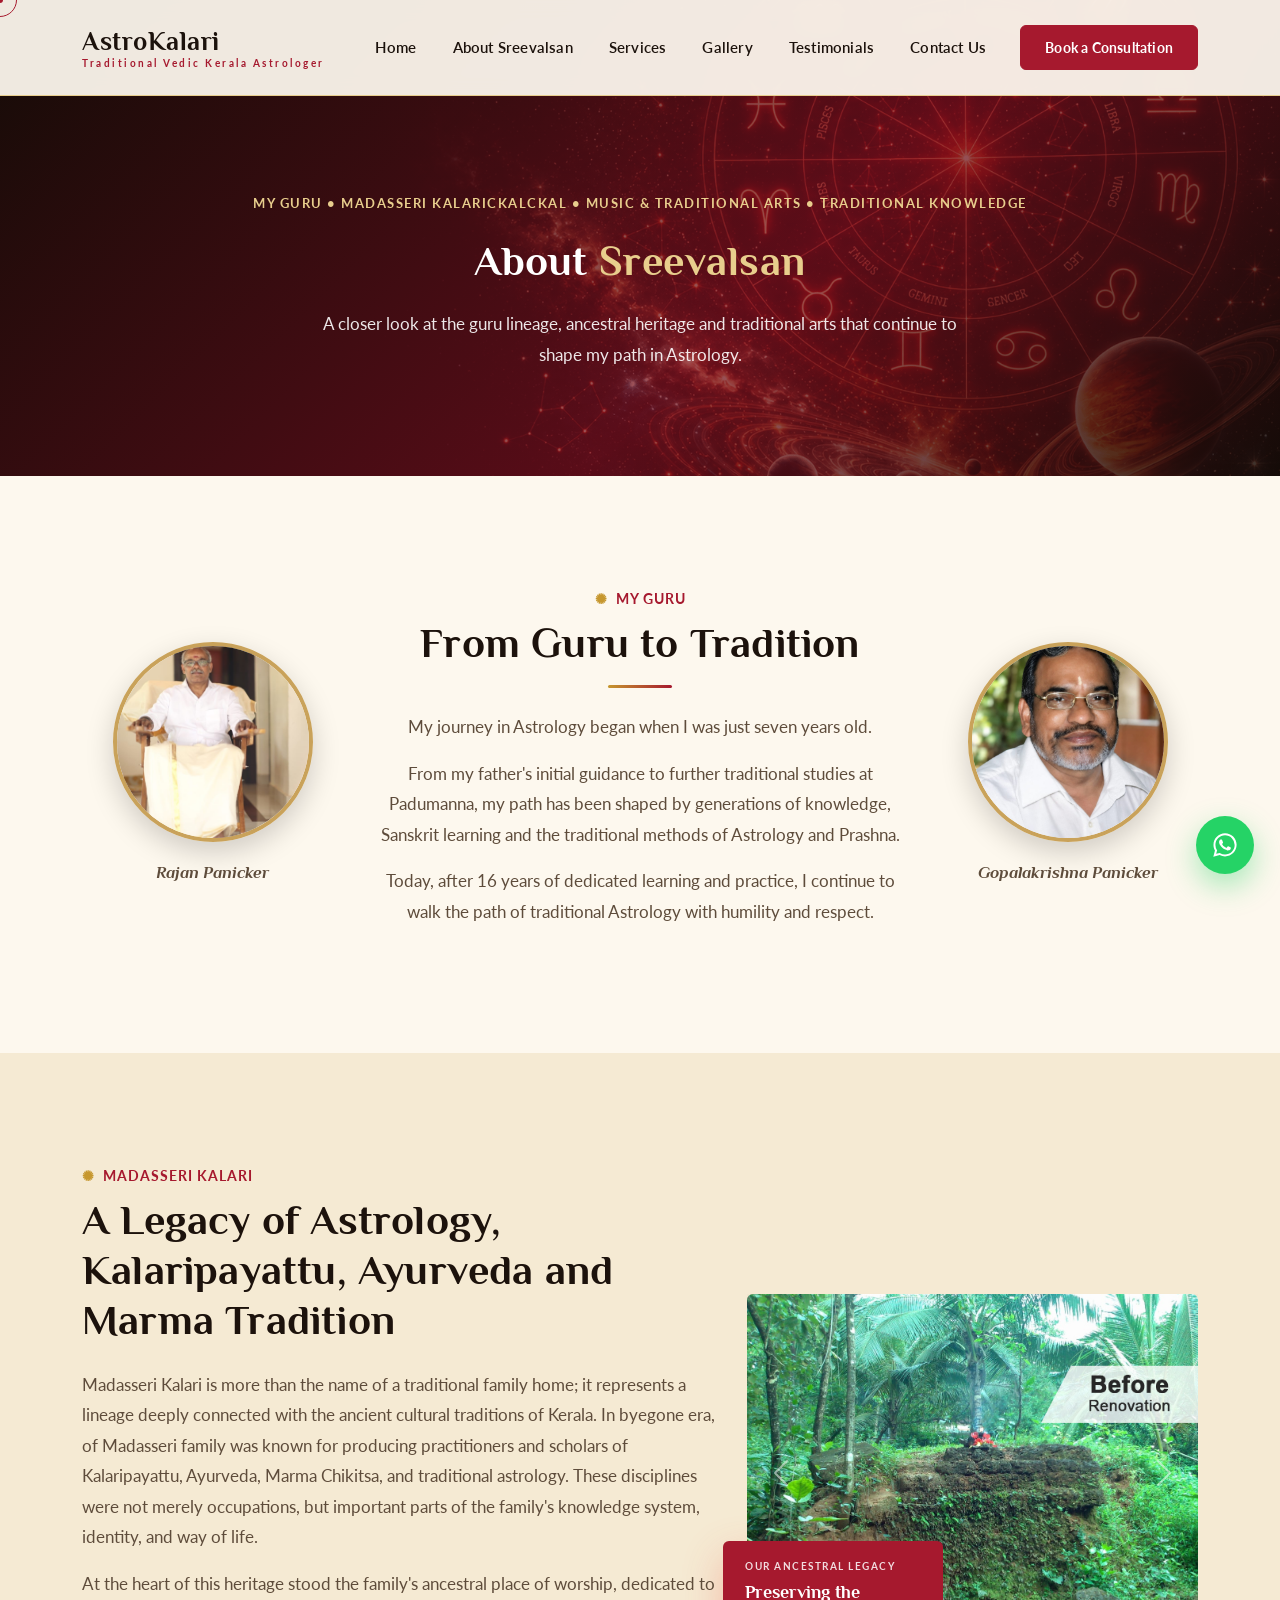
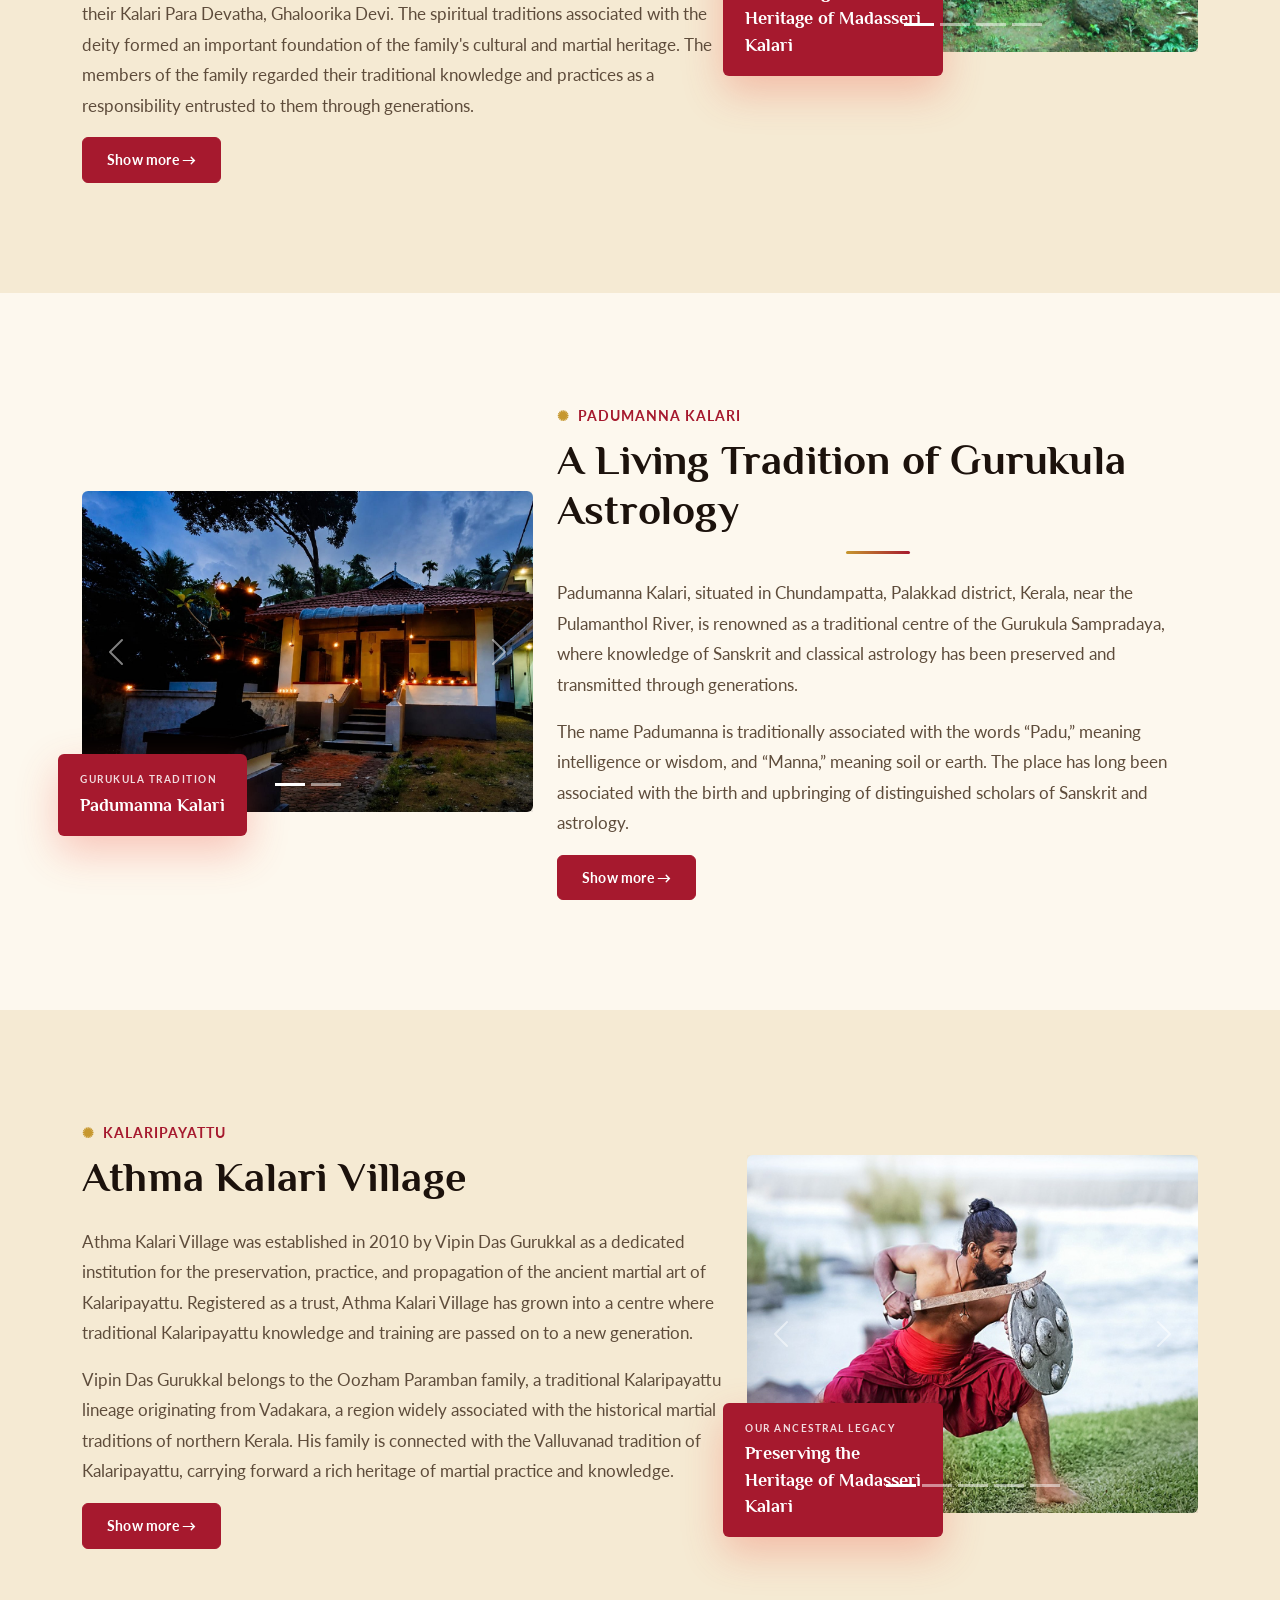
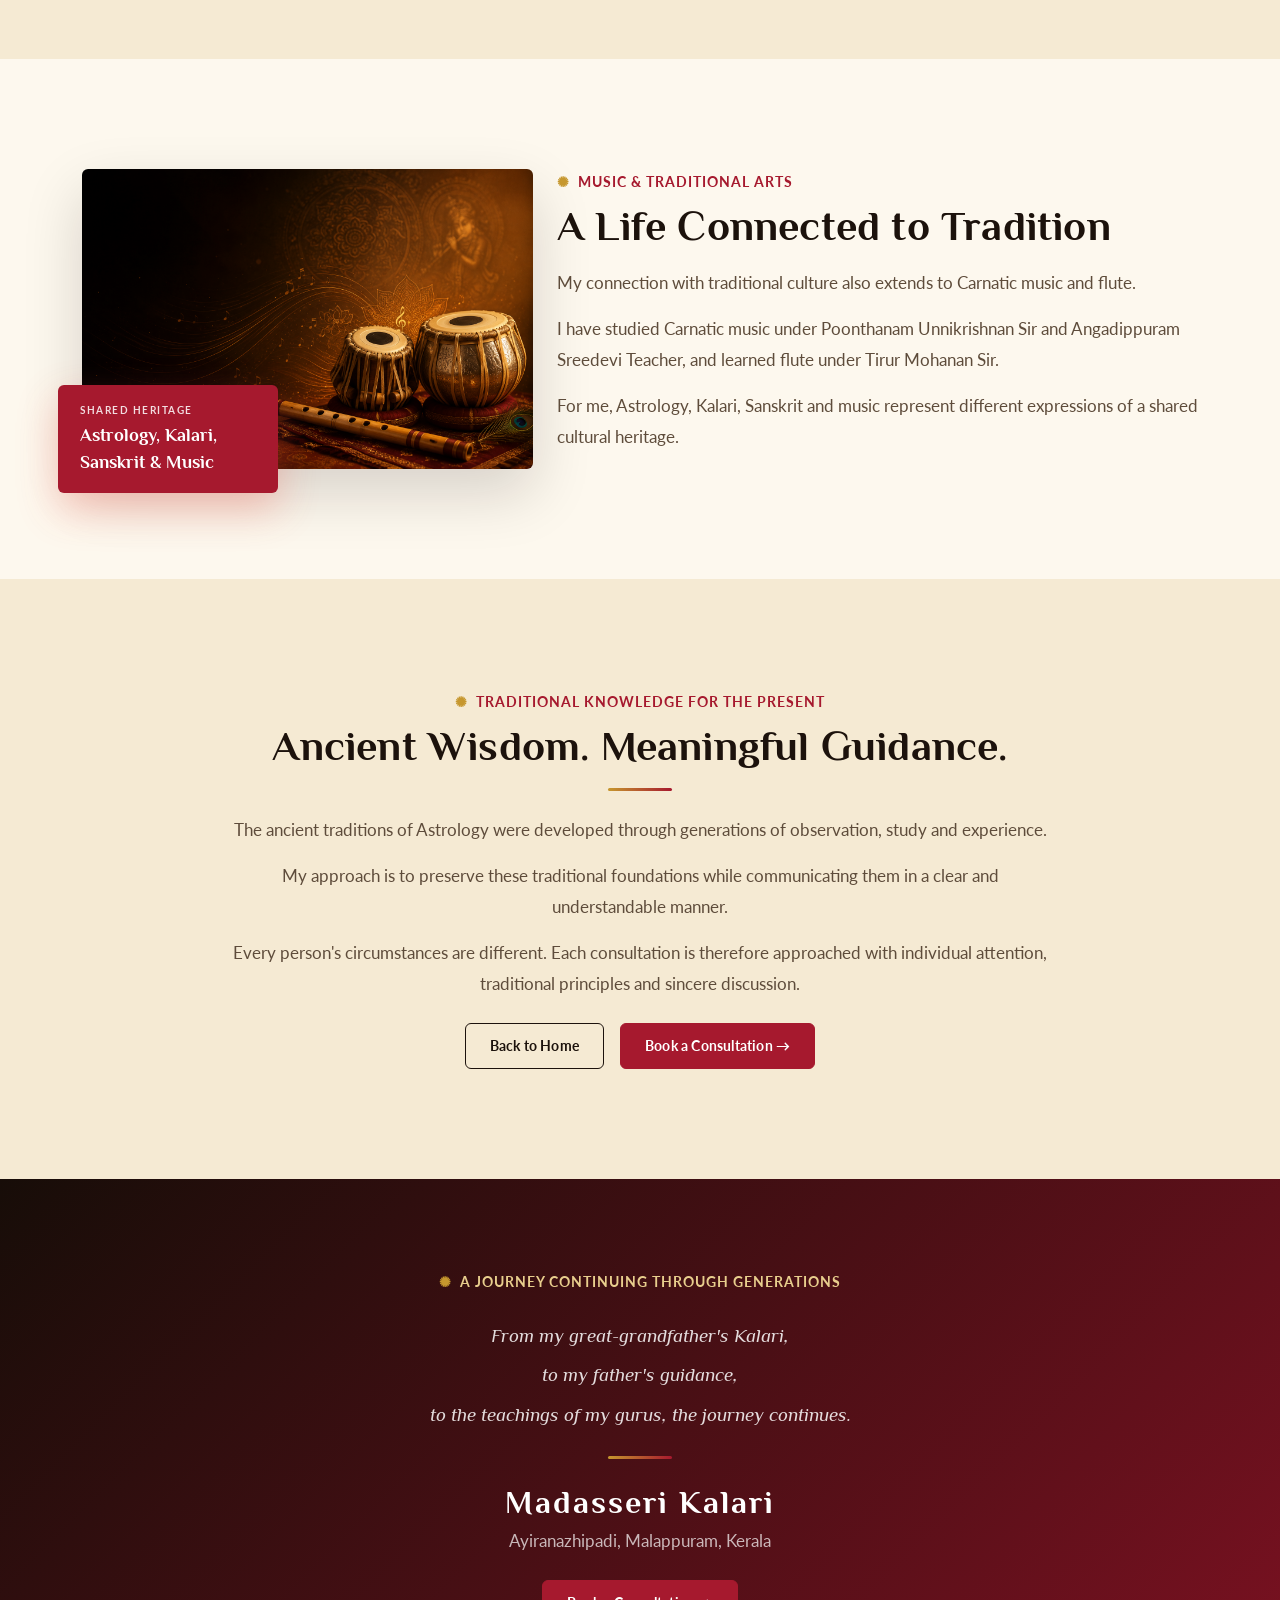
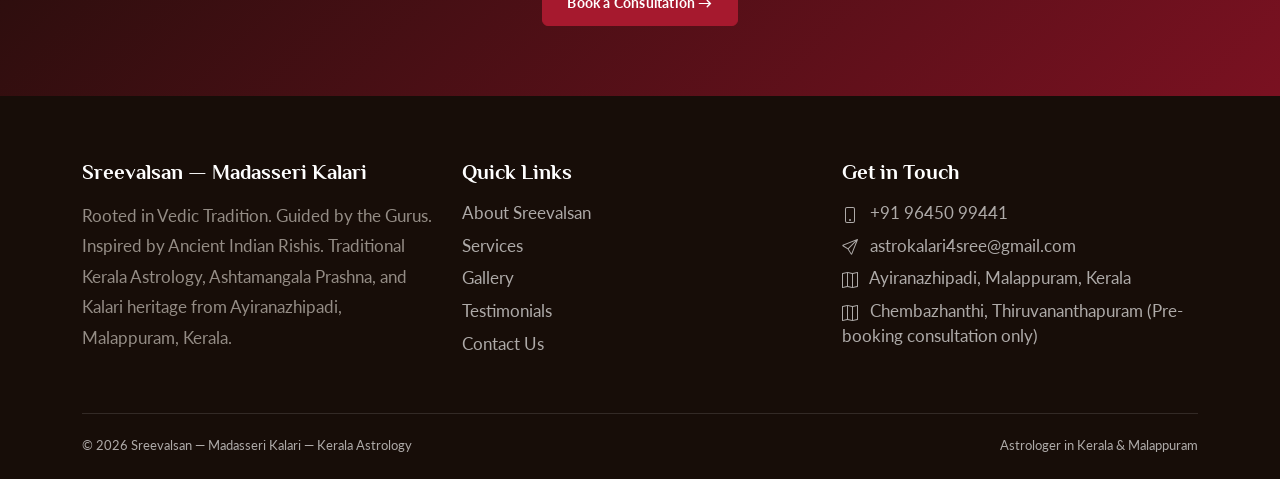
==== commit b7c7e591: "about page updates" ====
--- a/about.html
+++ b/about.html
@@ -457,7 +457,28 @@
     <div class="row align-items-center gy-5">
       <div class="col-lg-5 reveal-left">
         <div class="about-img-wrap">
-          <img src="img/sreevalsan-astro-padumanna-kalari.jpeg" alt="Padumanna Kalari — traditional centre of Gurukula Astrology at Chundampatta, Palakkad">
+          <div id="heritageCarousel02" class="carousel slide heritage-carousel" data-bs-ride="carousel" data-bs-interval="4000">
+			<div class="carousel-inner">
+			  <div class="carousel-item active">
+				<img src="img/sreevalsan-astro-padumanna-kalari.jpeg" class="d-block w-100" alt="padumanna-kalari — guru lineage of Madasseri Kalarickal">
+			  </div>
+			  <div class="carousel-item">
+				<img src="img/sreevalsan-astro-bhanuunni-panicker.jpeg" class="d-block w-100" alt="bhanuunni-panicker — guru lineage of Madasseri Kalarickal">
+			  </div>
+			</div>
+			<button class="carousel-control-prev" type="button" data-bs-target="#heritageCarousel02" data-bs-slide="prev">
+			  <span class="carousel-control-prev-icon" aria-hidden="true"></span>
+			  <span class="visually-hidden">Previous</span>
+			</button>
+			<button class="carousel-control-next" type="button" data-bs-target="#heritageCarousel02" data-bs-slide="next">
+			  <span class="carousel-control-next-icon" aria-hidden="true"></span>
+			  <span class="visually-hidden">Next</span>
+			</button>
+			<div class="carousel-indicators">
+			  <button type="button" data-bs-target="#heritageCarousel02" data-bs-slide-to="0" class="active" aria-current="true" aria-label="Slide 1"></button>
+			  <button type="button" data-bs-target="#heritageCarousel02" data-bs-slide-to="1" aria-label="Slide 2"></button>
+			</div>
+		</div>
           <div class="about-badge"><span>Gurukula Tradition</span>Padumanna Kalari</div>
         </div>
       </div>
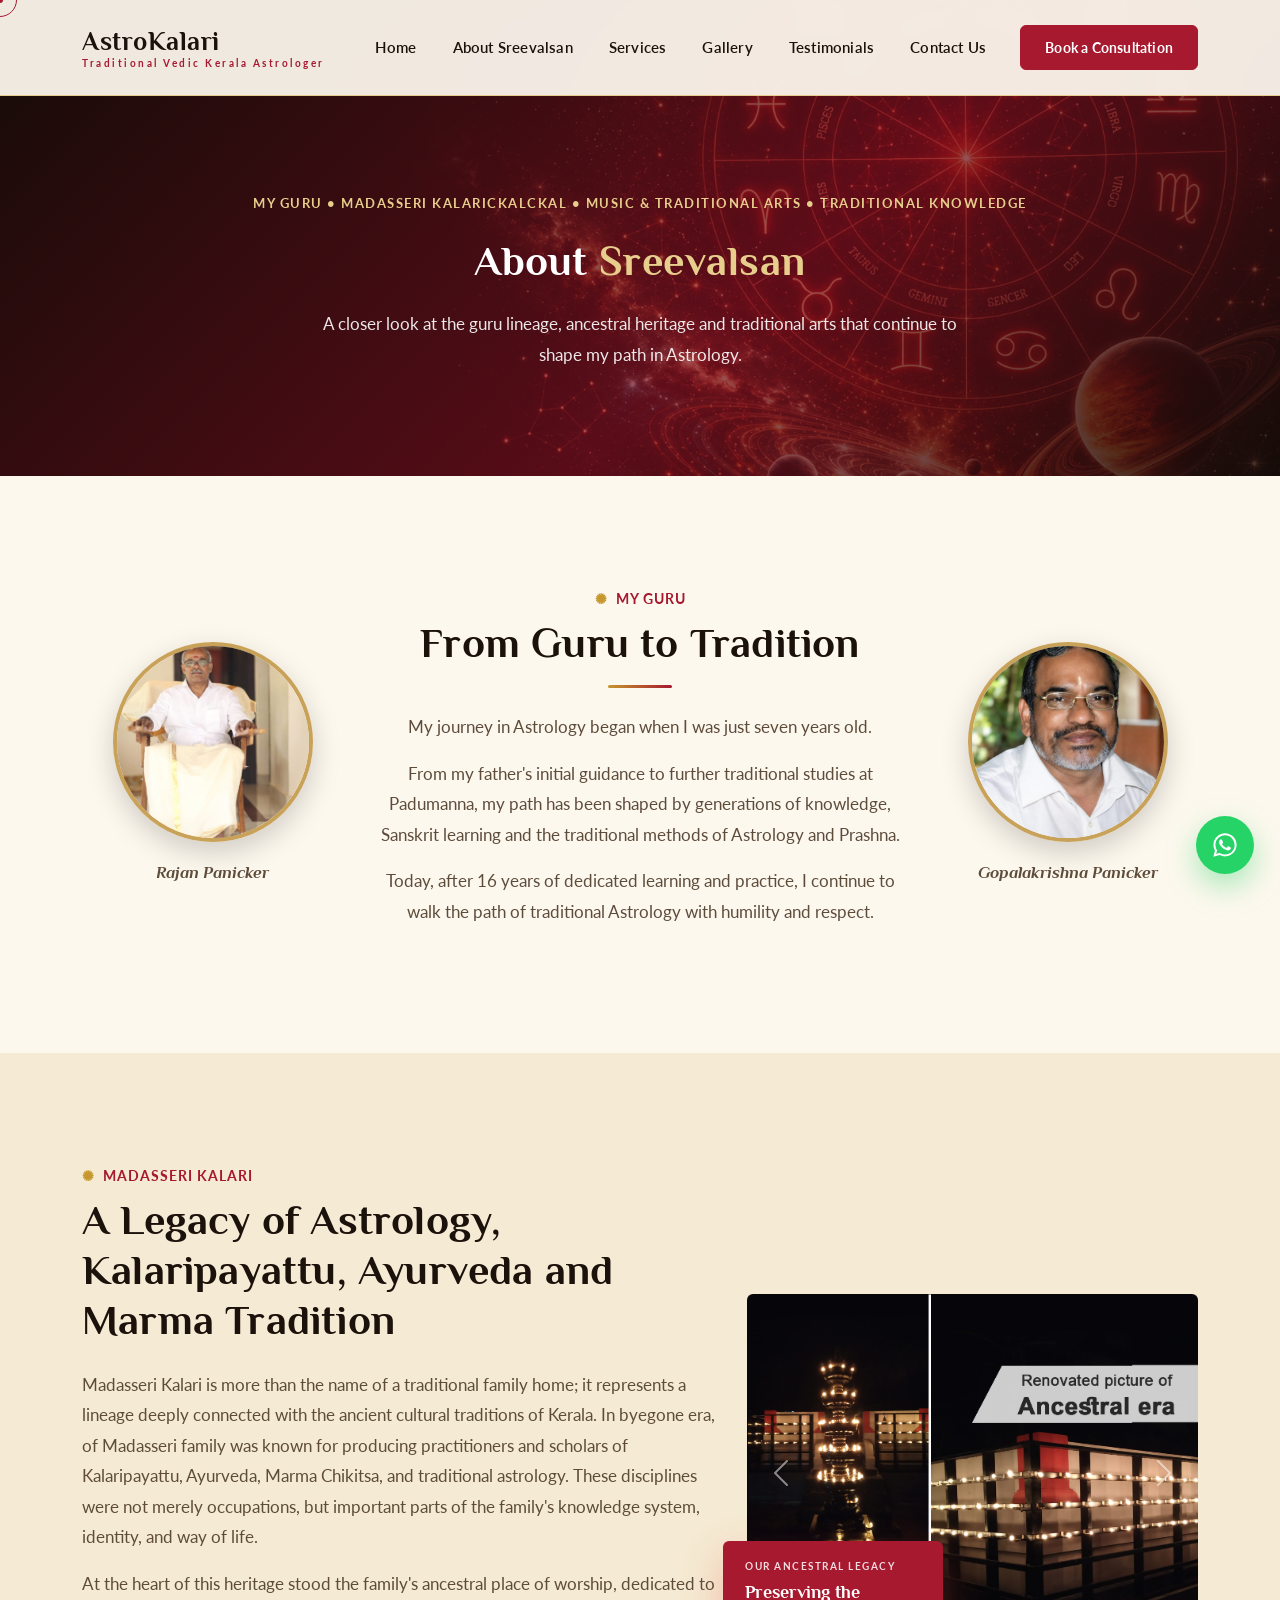
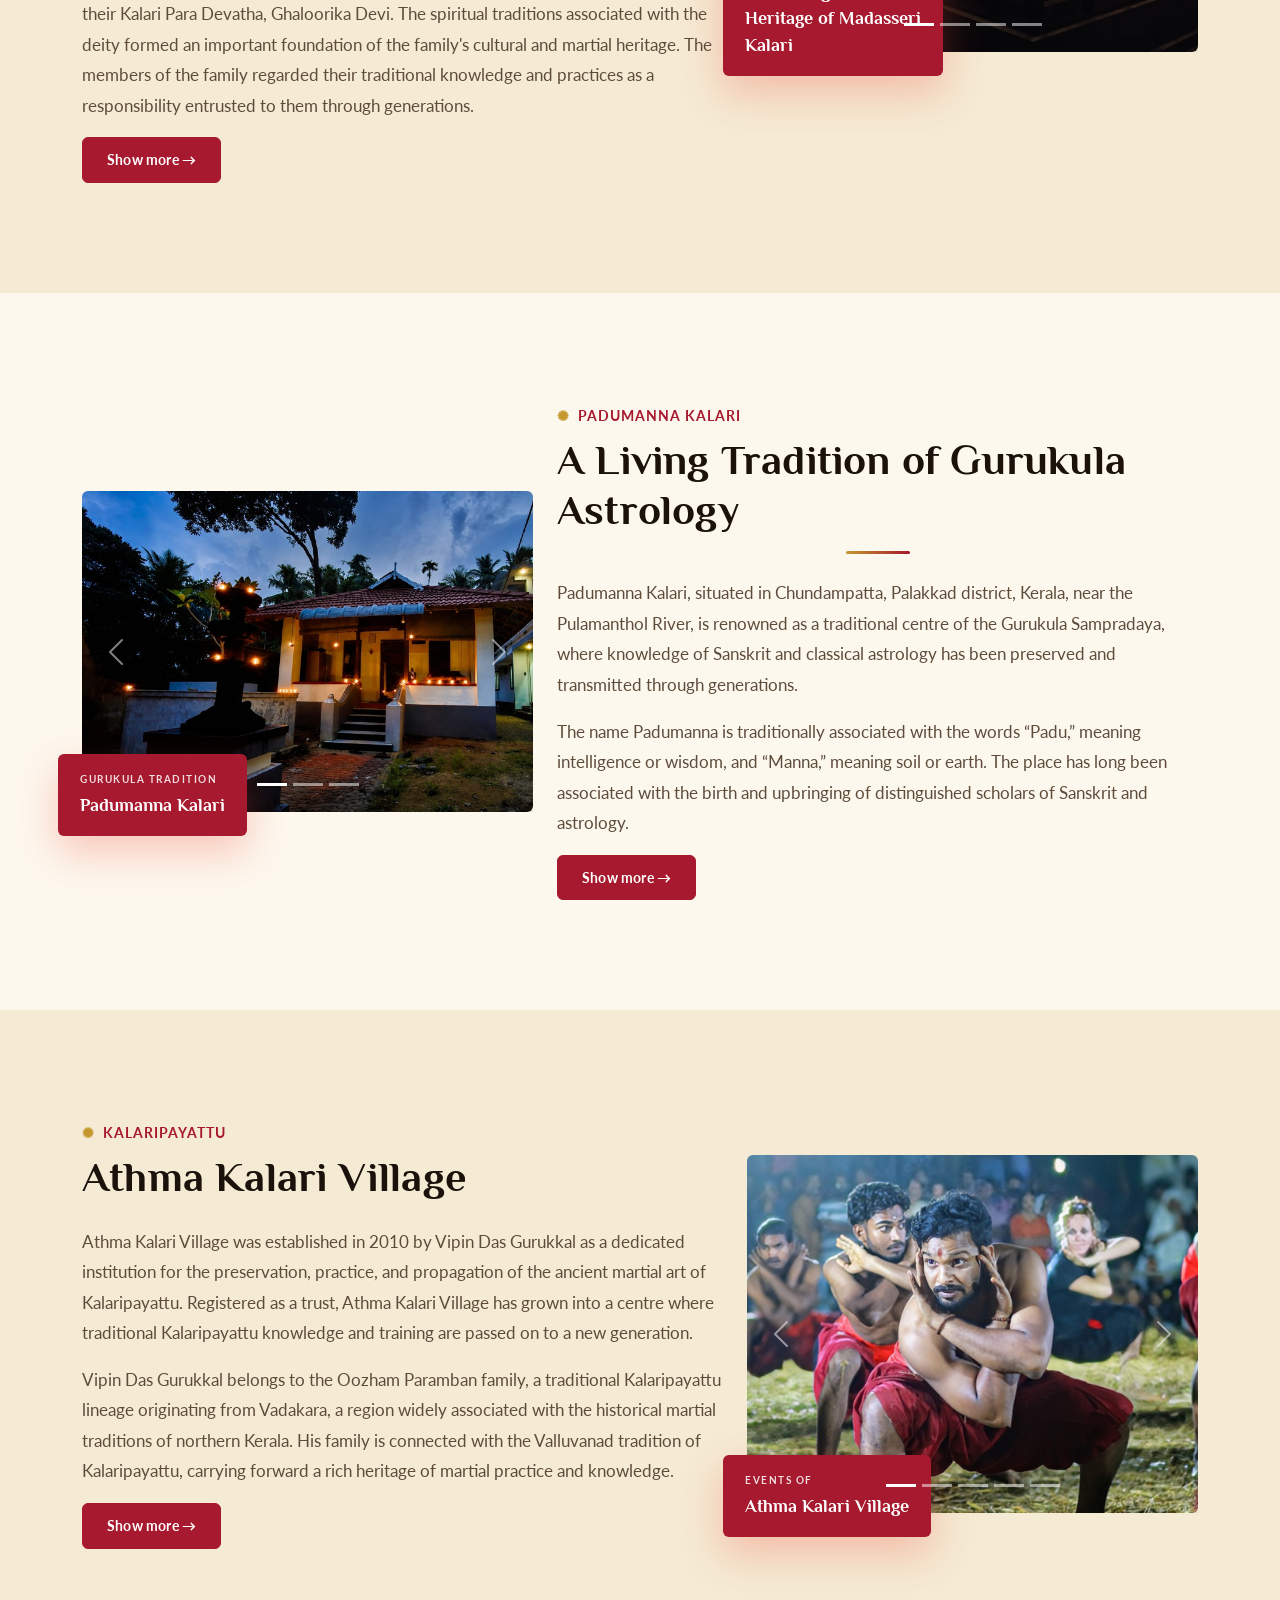
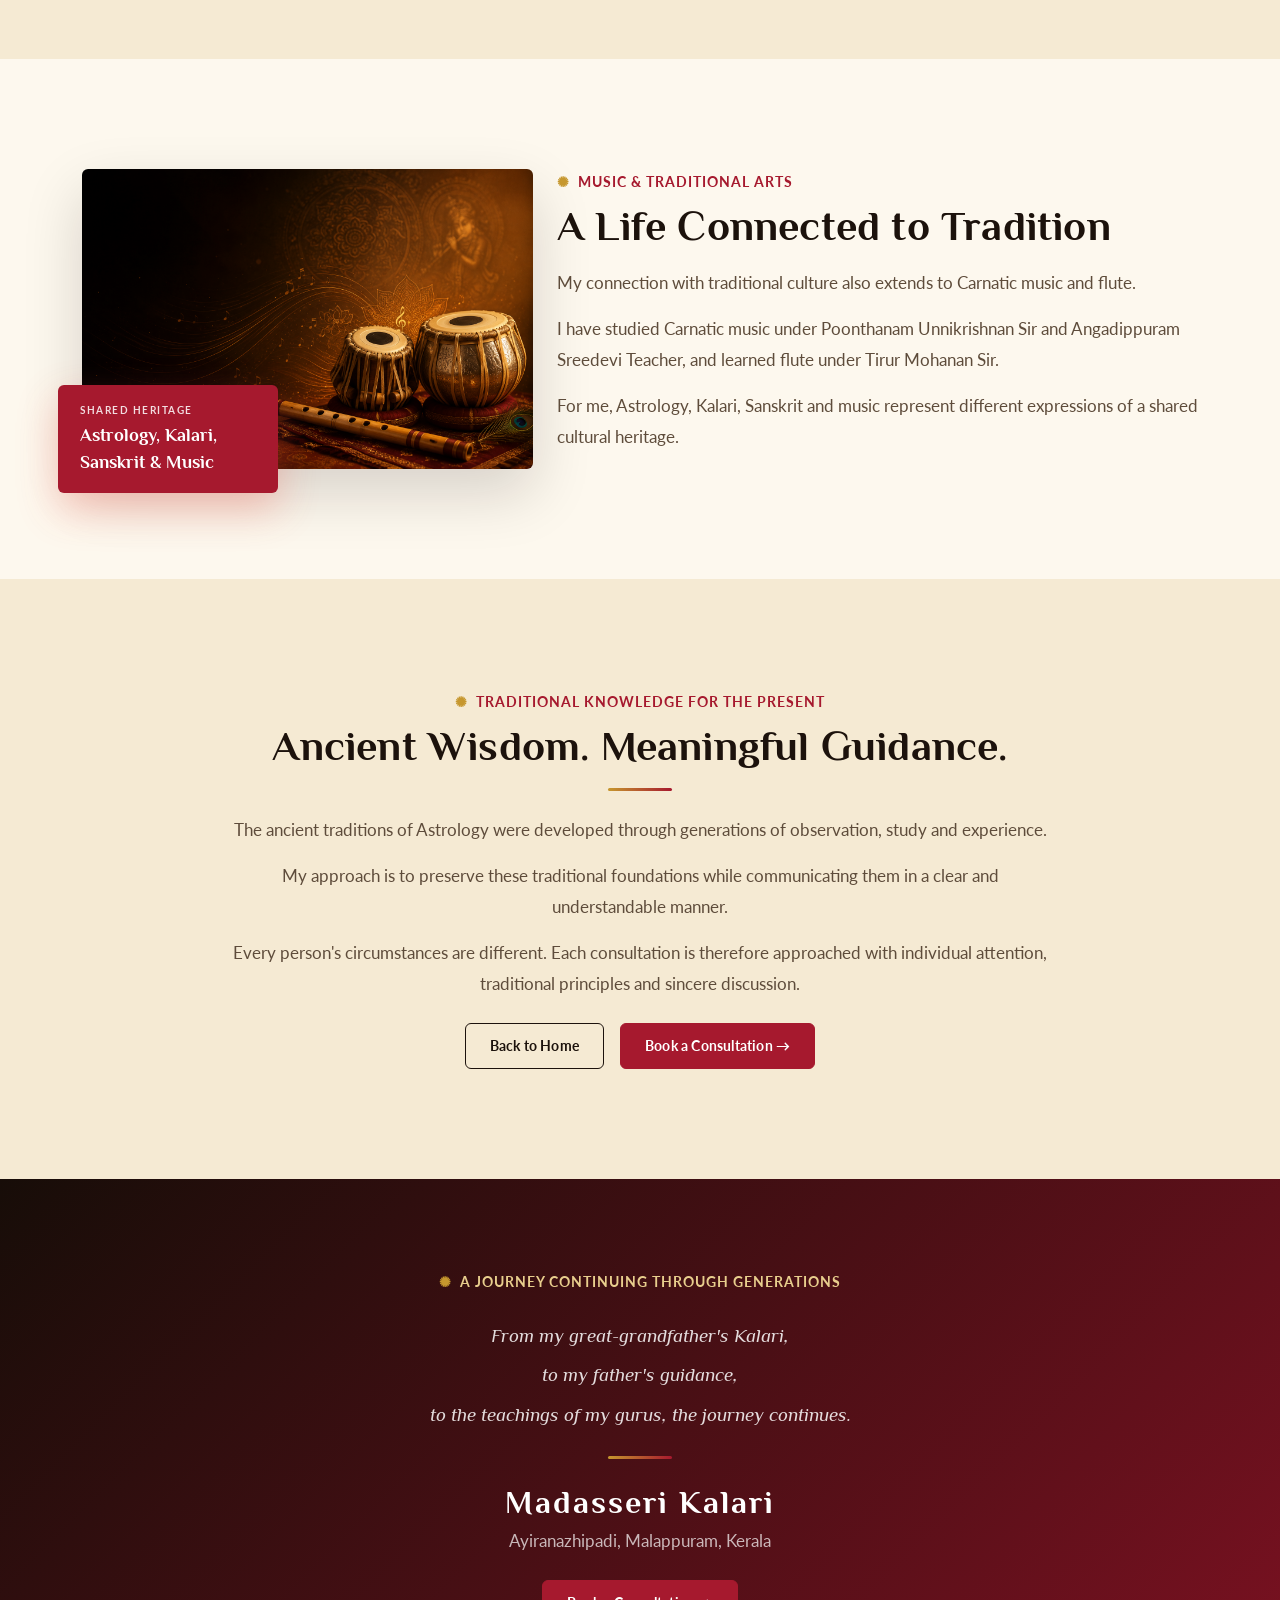
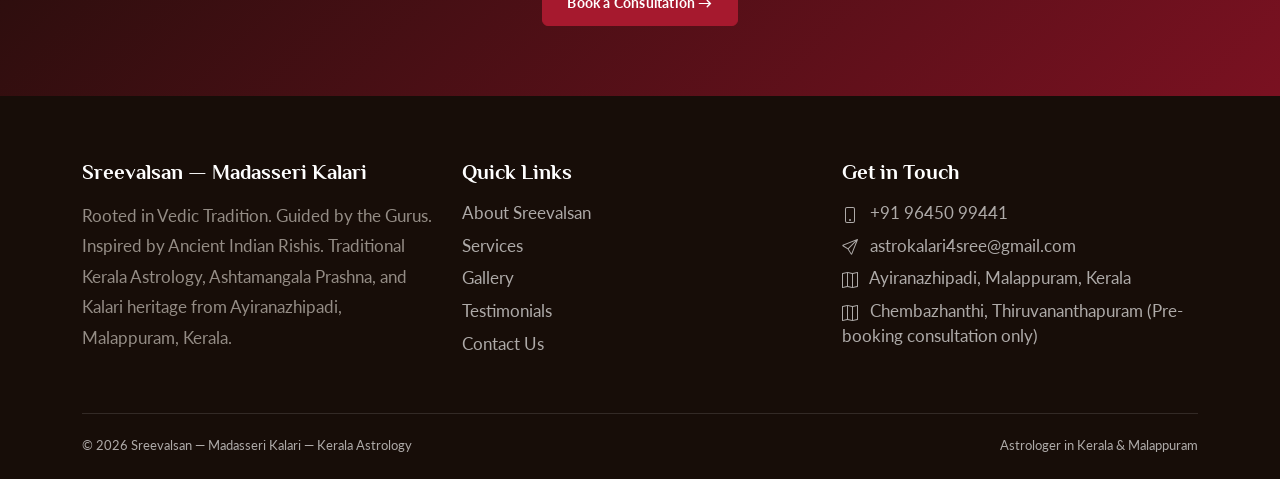
==== commit c4b0aa90: "about page updates" ====
--- a/about.html
+++ b/about.html
@@ -310,13 +310,13 @@
 <section class="section" id="guru">
   <div class="container">
     <div class="row align-items-center justify-content-center gy-4">
-      <div class="col-md-4 col-lg-3 text-center reveal-left">
+      <div class="col-md-4 col-lg-3 text-center reveal-left desktop-view">
         <div class="guru-portrait">
           <img src="img/sreevalsan-panicker-guru-rajan-panicker.jpeg" alt="Guru Rajan Panicker">
           <p class="guru-name">Rajan Panicker</p>
         </div>
       </div>
-      <div class="col-md-8 col-lg-6 text-center reveal">
+      <div class="col-md-12 col-lg-6 text-center reveal">
         <span class="eyebrow">My Guru</span>
         <h2 class="section-title mt-2 mb-3">From Guru to Tradition</h2>
         <div class="gold-rule mx-auto"></div>
@@ -324,6 +324,12 @@
         <p>From my father's initial guidance to further traditional studies at Padumanna, my path has been shaped by generations of knowledge, Sanskrit learning and the traditional methods of Astrology and Prashna.</p>
         <p>Today, after 16 years of dedicated learning and practice, I continue to walk the path of traditional Astrology with humility and respect.</p>
       </div>
+	  <div class="col-md-4 col-lg-3 text-center reveal-left mobile-view">
+        <div class="guru-portrait">
+          <img src="img/sreevalsan-panicker-guru-rajan-panicker.jpeg" alt="Guru Rajan Panicker">
+          <p class="guru-name">Rajan Panicker</p>
+        </div>
+      </div>
       <div class="col-md-4 col-lg-3 text-center reveal-right">
         <div class="guru-portrait">
           <img src="img/sreevalsan-panicker-guru-gopalakrishna-panicker.jpeg" alt="Guru Gopalakrishna Panicker">
@@ -338,21 +344,21 @@
 <section class="section section-alt" id="heritage">
   <div class="container">
     <div class="row align-items-center gy-5 flex-lg-row-reverse">
-      <div class="col-lg-5 reveal-right">
+      <div class="col-lg-5 reveal-right slider-img">
         <div class="about-img-wrap">
           <div id="heritageCarousel" class="carousel slide heritage-carousel" data-bs-ride="carousel" data-bs-interval="4000">
             <div class="carousel-inner">
-              <div class="carousel-item active">
-                <img src="img/madasserikalarikkal-old.jpeg" class="d-block w-100" alt="Guru Rajan Panicker — guru lineage of Madasseri Kalarickal">
+			   <div class="carousel-item active">
+                <img src="img/madasserikalarikkal.jpg" class="d-block w-100" alt="Guru Gopalakrishna Panicker — guru lineage of Madasseri Kalarickal">
+              </div>
+			  <div class="carousel-item">
+                <img src="img/madasseri-kalarikkal-kavu.jpg" class="d-block w-100" alt="Guru Gopalakrishna Panicker — guru lineage of Madasseri Kalarickal">
               </div>
               <div class="carousel-item">
                 <img src="img/madasserikalarikkal-renovation.jpeg" class="d-block w-100" alt="Guru Gopalakrishna Panicker — guru lineage of Madasseri Kalarickal">
               </div>
 			   <div class="carousel-item">
-                <img src="img/madasserikalarikkal.jpg" class="d-block w-100" alt="Guru Gopalakrishna Panicker — guru lineage of Madasseri Kalarickal">
-              </div>
-			  <div class="carousel-item">
-                <img src="img/madasseri-kalarikkal-kavu.jpg" class="d-block w-100" alt="Guru Gopalakrishna Panicker — guru lineage of Madasseri Kalarickal">
+                <img src="img/madasserikalarikkal-old.jpeg" class="d-block w-100" alt="Guru Rajan Panicker — guru lineage of Madasseri Kalarickal">
               </div>
             </div>
             <button class="carousel-control-prev" type="button" data-bs-target="#heritageCarousel" data-bs-slide="prev">
@@ -377,72 +383,72 @@
         <span class="eyebrow">Madasseri Kalari</span>
         <h2 class="section-title mt-2 mb-3">A Legacy of Astrology, Kalaripayattu, Ayurveda and Marma Tradition</h2>
            <p class="mt-4"> Madasseri Kalari is more than the name of a traditional family home; it represents a lineage deeply connected with the ancient cultural traditions of Kerala. In byegone era, of Madasseri family was known for producing practitioners and scholars of Kalaripayattu, Ayurveda, Marma Chikitsa, and traditional astrology. These disciplines were not merely occupations, but important parts of the family's knowledge system, identity, and way of life.
-  </p>
-
-  <p>
-    At the heart of this heritage stood the family's ancestral place of worship, dedicated to their Kalari Para Devatha, Ghaloorika Devi. The spiritual traditions associated with the deity formed an important foundation of the family's cultural and martial heritage. The members of the family regarded their traditional knowledge and practices as a responsibility entrusted to them through generations.
-  </p>
-        <div class="heritage-more" id="heritageMore">
-		<div>
-			 <h3>Masters of the Madasseri Tradition</h3>
-
-  <p>
-    Among the distinguished figures associated with Madasseri Kalari was Innikelu Ashaan, remembered as one of the great Kalari masters of the family tradition. His expertise and dedication contributed to the preservation of Kalaripayattu within the household and its surrounding community.
-  </p>
-
-  <p>
-    Appunni Panicker was another prominent figure in the lineage. He was renowned as a traditional astrologer and was also a poet. His intellectual and literary interests reflected the broader scholarly character of the Madasseri tradition, where astrology, literature, spirituality, and martial knowledge existed alongside one another.
-  </p>
-
-  <p>
-    Kandaru Panicker, regarded as the last of the family's traditional masters in the fields of Ayurveda, Marma Chikitsa, and Kalaripayattu, carried forward an important part of this ancestral knowledge. His life represents a period when these disciplines were still closely connected within the traditional household system of Kerala.
-  </p>
-
-  <h3>The Era of Suppression</h3>
-
-  <p>
-    The Madasseri family continued the practice and teaching of Kalaripayattu until the period when British colonial rule imposed restrictions on traditional martial practices in Kerala. Following this historical disruption, the family gradually discontinued formal Kalari training.
-  </p>
-
-  <p>
-    Although the martial tradition became dormant, the family's commitment to traditional astrology continued. Over the following generations, astrology remained an important field of study and professional practice within the family.
-  </p>
-
-  <p>
-    As time passed, the physical Kalari itself was eventually lost. Changes within the family and a gradual decline in interest among some members contributed to the destruction of the original Kalari structure. For nearly two generations, the martial aspect of the family's heritage remained largely dormant.
-  </p>
-
-  <h3>The Revival of Madasseri Kalari</h3>
-
-  <p>
-    A significant turning point came when <b>Rajan Panicker</b>, the father of Sreevalsan, took steps to renew the family's Kalari space and revive its traditional presence.
-  </p>
-
-  <p>
-    Inspired by the ancestral connection to Kalaripayattu, Sreevalsan later made a personal decision to study the martial art and reconnect with the heritage of his forefathers. His training is guiding by <b>Vipindas Gurukkal</b> of Athma Kalari, whose guidance and instruction played an important role in helping him rediscover and carry forward this ancestral tradition.
-  </p>
-
-  <p>
-    For Sreevalsan, learning Kalaripayattu is not a simply the pursuit of a martial art. It is a conscious effort to reconnect with a heritage that had remained dormant within the family for generations.
-  </p>
-
-  <h3>Preserving a Heritage for the Future</h3>
-
-  <p>
-    Today, Sreevalsan continues two important dimensions of the Madasseri legacy. Professionally, he follows the family's traditional path of astrology; passionately, he continues the practice of Kalaripayattu.
-  </p>
-
-  <p>
-    His vision is to restore the cultural identity and traditional values associated with Madasseri Kalari and to ensure that the knowledge, discipline, and spirit inherited from his ancestors are not lost to time.
-  </p>
-
-  <p>
-    The revival of Madasseri Kalari is therefore not merely the restoration of a physical space. It is the continuation of a living family heritage—a heritage shaped by astrology, martial arts, Ayurveda, Marma tradition, spirituality, scholarship, and devotion.
-  </p>
-
-  <p>
-    From the knowledge of the ancestors to the responsibility of the present generation, Madasseri Kalari stands as a continuing journey of preservation, revival, and transmission of Kerala's traditional heritage to future generations.
-  </p>
+		  </p>
+
+		  <p>
+			At the heart of this heritage stood the family's ancestral place of worship, dedicated to their Kalari Para Devatha, Ghaloorika Devi. The spiritual traditions associated with the deity formed an important foundation of the family's cultural and martial heritage. The members of the family regarded their traditional knowledge and practices as a responsibility entrusted to them through generations.
+		  </p>
+				<div class="heritage-more" id="heritageMore">
+				<div>
+					 <h3>Masters of the Madasseri Tradition</h3>
+
+		  <p>
+			Among the distinguished figures associated with Madasseri Kalari was Innikelu Ashaan, remembered as one of the great Kalari masters of the family tradition. His expertise and dedication contributed to the preservation of Kalaripayattu within the household and its surrounding community.
+		  </p>
+
+		  <p>
+			Appunni Panicker was another prominent figure in the lineage. He was renowned as a traditional astrologer and was also a poet. His intellectual and literary interests reflected the broader scholarly character of the Madasseri tradition, where astrology, literature, spirituality, and martial knowledge existed alongside one another.
+		  </p>
+
+		  <p>
+			Kandaru Panicker, regarded as the last of the family's traditional masters in the fields of Ayurveda, Marma Chikitsa, and Kalaripayattu, carried forward an important part of this ancestral knowledge. His life represents a period when these disciplines were still closely connected within the traditional household system of Kerala.
+		  </p>
+
+		  <h3>The Era of Suppression</h3>
+
+		  <p>
+			The Madasseri family continued the practice and teaching of Kalaripayattu until the period when British colonial rule imposed restrictions on traditional martial practices in Kerala. Following this historical disruption, the family gradually discontinued formal Kalari training.
+		  </p>
+
+		  <p>
+			Although the martial tradition became dormant, the family's commitment to traditional astrology continued. Over the following generations, astrology remained an important field of study and professional practice within the family.
+		  </p>
+
+		  <p>
+			As time passed, the physical Kalari itself was eventually lost. Changes within the family and a gradual decline in interest among some members contributed to the destruction of the original Kalari structure. For nearly two generations, the martial aspect of the family's heritage remained largely dormant.
+		  </p>
+
+		  <h3>The Revival of Madasseri Kalari</h3>
+
+		  <p>
+			A significant turning point came when <b>Rajan Panicker</b>, the father of Sreevalsan, took steps to renew the family's Kalari space and revive its traditional presence.
+		  </p>
+
+		  <p>
+			Inspired by the ancestral connection to Kalaripayattu, Sreevalsan later made a personal decision to study the martial art and reconnect with the heritage of his forefathers. His training is guiding by <b>Vipindas Gurukkal</b> of Athma Kalari, whose guidance and instruction played an important role in helping him rediscover and carry forward this ancestral tradition.
+		  </p>
+
+		  <p>
+			For Sreevalsan, learning Kalaripayattu is not a simply the pursuit of a martial art. It is a conscious effort to reconnect with a heritage that had remained dormant within the family for generations.
+		  </p>
+
+		  <h3>Preserving a Heritage for the Future</h3>
+
+		  <p>
+			Today, Sreevalsan continues two important dimensions of the Madasseri legacy. Professionally, he follows the family's traditional path of astrology; passionately, he continues the practice of Kalaripayattu.
+		  </p>
+
+		  <p>
+			His vision is to restore the cultural identity and traditional values associated with Madasseri Kalari and to ensure that the knowledge, discipline, and spirit inherited from his ancestors are not lost to time.
+		  </p>
+
+		  <p>
+			The revival of Madasseri Kalari is therefore not merely the restoration of a physical space. It is the continuation of a living family heritage—a heritage shaped by astrology, martial arts, Ayurveda, Marma tradition, spirituality, scholarship, and devotion.
+		  </p>
+
+		  <p>
+			From the knowledge of the ancestors to the responsibility of the present generation, Madasseri Kalari stands as a continuing journey of preservation, revival, and transmission of Kerala's traditional heritage to future generations.
+		  </p>
 		</div></div>
 
 		<a class="btn-gold heritage-toggle" href="#" id="heritageToggleBtn" data-target="heritageMore">Show more →</a>
@@ -455,7 +461,7 @@
 <section class="section" id="padumanna">
   <div class="container">
     <div class="row align-items-center gy-5">
-      <div class="col-lg-5 reveal-left">
+      <div class="col-lg-5 reveal-left slider-img">
         <div class="about-img-wrap">
           <div id="heritageCarousel02" class="carousel slide heritage-carousel" data-bs-ride="carousel" data-bs-interval="4000">
 			<div class="carousel-inner">
@@ -464,6 +470,9 @@
 			  </div>
 			  <div class="carousel-item">
 				<img src="img/sreevalsan-astro-bhanuunni-panicker.jpeg" class="d-block w-100" alt="bhanuunni-panicker — guru lineage of Madasseri Kalarickal">
+			  </div>
+			   <div class="carousel-item">
+				<img src="img/sreevalsan-panicker-guru-gopalakrishna-panicker01.jpeg" class="d-block w-100" alt="bhanuunni-panicker — guru lineage of Madasseri Kalarickal">
 			  </div>
 			</div>
 			<button class="carousel-control-prev" type="button" data-bs-target="#heritageCarousel02" data-bs-slide="prev">
@@ -477,6 +486,7 @@
 			<div class="carousel-indicators">
 			  <button type="button" data-bs-target="#heritageCarousel02" data-bs-slide-to="0" class="active" aria-current="true" aria-label="Slide 1"></button>
 			  <button type="button" data-bs-target="#heritageCarousel02" data-bs-slide-to="1" aria-label="Slide 2"></button>
+			  <button type="button" data-bs-target="#heritageCarousel02" data-bs-slide-to="2" aria-label="Slide 3"></button>
 			</div>
 		</div>
           <div class="about-badge"><span>Gurukula Tradition</span>Padumanna Kalari</div>
@@ -574,18 +584,18 @@
 <section class="section section-alt" id="heritage">
   <div class="container">
     <div class="row align-items-center gy-5 flex-lg-row-reverse">
-      <div class="col-lg-5 reveal-right">
+      <div class="col-lg-5 reveal-right slider-img">
         <div class="about-img-wrap">
           <div id="heritageCarousel01" class="carousel slide heritage-carousel" data-bs-ride="carousel" data-bs-interval="4000">
             <div class="carousel-inner">
-              <div class="carousel-item active">
+			 <div class="carousel-item active">
+                <img src="img/sreevalsan-panicker-kalaripayattu-11.jpeg" class="d-block w-100" alt="Guru Gopalakrishna Panicker — guru lineage of Madasseri Kalarickal">
+              </div>
+              <div class="carousel-item">
                 <img src="img/sreevalsan-panicker-kalaripayattu-08.jpeg" class="d-block w-100" alt="Guru Rajan Panicker — guru lineage of Madasseri Kalarickal">
               </div>
               <div class="carousel-item">
                 <img src="img/sreevalsan-panicker-kalaripayattu-07.jpeg" class="d-block w-100" alt="Guru Gopalakrishna Panicker — guru lineage of Madasseri Kalarickal">
-              </div>
-			   <div class="carousel-item">
-                <img src="img/sreevalsan-panicker-kalaripayattu-11.jpeg" class="d-block w-100" alt="Guru Gopalakrishna Panicker — guru lineage of Madasseri Kalarickal">
               </div>
 			   <div class="carousel-item">
                 <img src="img/sreevalsan-panicker-kalaripayattu-09.jpeg" class="d-block w-100" alt="Guru Gopalakrishna Panicker — guru lineage of Madasseri Kalarickal">
@@ -610,7 +620,7 @@
 			  <button type="button" data-bs-target="#heritageCarousel01" data-bs-slide-to="4" aria-label="Slide 5"></button>
             </div>
           </div>
-          <div class="about-badge"><span>Our Ancestral Legacy</span>Preserving the Heritage of Madasseri Kalari</div>
+          <div class="about-badge"><span>Events of </span>Athma Kalari Village</div>
         </div>
       </div>
       <div class="col-lg-7 reveal-left">
--- a/css/styles.css
+++ b/css/styles.css
@@ -1 +1 @@
-:root{--cream:#FDF8EE;--cream-deep:#F5EAD3;--ink:#1C120C;--ink-soft:#5E4C3B;--accent:#A6192E;--accent-dark:#7A1121;--accent-light:#F0D9C4;--gold:#C6972E;--gold-light:#E8CE8D;--dark:#170D08;--dark-soft:#2C160F;--line:rgba(28,18,12,0.14);--radius:6px;}*{box-sizing:border-box;}html{scroll-behavior:smooth;overflow-x:hidden;width:100%;max-width:100%;}body{background:var(--cream);color:var(--ink);font-family:'Lato',sans-serif;font-weight:400;font-size:16.5px;overflow-x:hidden;width:100%;max-width:100%;position:relative;cursor:none;}h1,h2,h3,h4,.font-display{font-family:'Philosopher',sans-serif;font-weight:700;color:var(--ink);letter-spacing:0.2px;}.eyebrow{font-family:'Lato',sans-serif;font-size:0.85rem;letter-spacing:1px;text-transform:uppercase;color:var(--accent);font-weight:700;}.eyebrow::before{content:"✺";display:inline-block;margin-right:8px;color:var(--gold);}.section-title{position:relative;}.gold-rule{width:64px;height:3px;background:linear-gradient(90deg,var(--gold),var(--accent));margin:14px auto 0;border-radius:3px;}.gold-rule.left{margin:14px 0 0;}p{color:var(--ink-soft);line-height:1.85;font-weight:400;}a{text-decoration:none;color:inherit;}::selection{background:var(--accent-light);color:var(--ink);}.cursor-dot,.cursor-ring{position:fixed;top:0;left:0;pointer-events:none;z-index:9999;border-radius:50%;transform:translate(-50%,-50%);}.cursor-dot{width:6px;height:6px;background:var(--accent);}.cursor-ring{width:34px;height:34px;border:1px solid var(--accent);transition:width .18s,height .18s,border-color .18s,opacity .18s;}.cursor-ring.hover{width:54px;height:54px;border-color:var(--ink);}@media (hover:none), (pointer:coarse){.cursor-dot,.cursor-ring{display:none;}body{cursor:auto;}}.reveal{opacity:0;transform:translate(0px,32px);transition:opacity .8s ease, transform .8s ease;}.reveal.in{opacity:1;transform:translate(0px,0px);}.reveal-left{opacity:0;transform:translate(-32px,0px);transition:opacity .8s ease, transform .8s ease;}.reveal-left.in{opacity:1;transform:translate(0px,0px);}.reveal-right{opacity:0;transform:translate(32px,0px);transition:opacity .8s ease, transform .8s ease;}.reveal-right.in{opacity:1;transform:translate(0px,0px);}.navbar{background:rgba(253,248,238,0.94);backdrop-filter:blur(10px);border-bottom:1px solid var(--gold-light);padding:18px 0;transition:padding .3s ease, box-shadow .3s ease;}.navbar.scrolled{padding:10px 0;box-shadow:0 6px 24px rgba(20,15,10,0.08);}.brand-name{font-family:'Philosopher',sans-serif;font-size:1.6rem;font-weight:700;color:var(--ink);letter-spacing:.5px;}.brand-sub{font-family:'Lato',sans-serif;font-size:0.6rem;font-weight:700;letter-spacing:2.5px;color:var(--accent);display:block;margin-top:-4px;}.nav-link{font-family:'Lato',sans-serif;font-size:0.92rem;font-weight:600;letter-spacing:.2px;color:var(--ink)!important;margin:0 12px;position:relative;}.nav-link::after{content:"";position:absolute;left:0;bottom:-4px;width:0;height:2px;background:var(--accent);transition:width .3s ease;}.nav-link:hover::after,.nav-link.active::after{width:100%;}.nav-link.active,.nav-link:hover{color:var(--accent)!important;}.btn-gold{background:var(--accent);color:#fff!important;border:1px solid var(--accent);font-family:'Lato',sans-serif;font-weight:700;font-size:.9rem;letter-spacing:.2px;padding:11px 24px;border-radius:var(--radius);transition:all .3s ease;display:inline-block;}.btn-gold:hover{background:var(--accent-dark);border-color:var(--accent-dark);color:#fff!important;transform:translateY(-2px);}.btn-outline-ink{border:1px solid var(--ink);color:var(--ink);font-weight:700;font-size:.9rem;letter-spacing:.2px;padding:11px 24px;border-radius:var(--radius);transition:all .3s ease;display:inline-block;}#home .btn-outline-ink {background: white;}#home .btn-outline-ink:hover {color: #a6192e;}.btn-outline-ink:hover{background:var(--ink);color:#fff;transform:translateY(-2px);}.hero{padding:230px 0 140px;position:relative;overflow:hidden;background: url(../img/beautiful-constellations-with-purple-sky.jpg);background-size: cover;background-position: center;}.hero::before{content:"";position:absolute;inset:0;background:linear-gradient(135deg,rgba(23,13,8,0.88) 0%,rgba(122,17,33,0.72) 60%,rgba(23,13,8,0.85) 100%);z-index:0;}.hero .container{position:relative;z-index:1;}.hero-kicker{font-family:'Lato',sans-serif;font-size:.8rem;font-weight:700;letter-spacing:1.5px;color:var(--gold-light);text-transform:uppercase;display:inline-block;margin-bottom:6px;}.hero h1{font-size:3.2rem;line-height:1.18;margin:18px 0 22px;font-weight:700;color: #fff;}.hero h1 em{font-style:normal;color:var(--gold-light);font-size:1.5rem;display:block;margin-top:10px;letter-spacing:.5px;}.hero p.lead-text{font-size:1.05rem;max-width:560px;color: rgba(255,255,255,0.9);}.hero-signature{font-family:'Philosopher',sans-serif;font-style:italic;color:var(--ink-soft);font-size:1rem;margin-top:26px;}.hero-consult-form{background:rgba(255,255,255,0.10);border:1px solid rgba(255,255,255,0.28);border-radius:18px;padding:36px 32px;backdrop-filter:blur(18px) saturate(150%);-webkit-backdrop-filter:blur(18px) saturate(150%);box-shadow:0 20px 50px rgba(0,0,0,0.35);}.hero-consult-form h3{color:#fff;font-family:'Philosopher',sans-serif;font-weight:700;letter-spacing:.5px;margin-bottom:22px;text-align:center;text-transform:uppercase;font-size:1.35rem;}.hero-consult-form .form-label{color:rgba(255,255,255,0.85);}.hero-consult-form .form-control, .hero-consult-form .form-select{background:rgba(255,255,255,0.10);border:1px solid rgba(255,255,255,0.35);color:#fff;}.hero-consult-form .form-control::placeholder, .hero-consult-form .form-select::placeholder{color:rgba(255,255,255,0.6);}.hero-consult-form .form-control:focus, .hero-consult-form .form-select:focus{background:rgba(255,255,255,0.18);border-color:var(--gold-light);box-shadow:0 0 0 3px rgba(232,206,141,0.25);color:#fff;}.hero-consult-form .form-select option{color:var(--ink);}.hero-consult-form .field-error{color:var(--gold-light);}.hero-consult-form .was-validated-field.is-invalid .form-control, .hero-consult-form .was-validated-field.is-invalid .form-select{border-color:#f0b5b5;}.hero-consult-form .was-validated-field.is-valid .form-control, .hero-consult-form .was-validated-field.is-valid .form-select{border-color:#8fe0b8;}.hero-consult-form .btn-gold{text-transform:uppercase;letter-spacing:1px;font-size:.85rem;text-align:center;}@media (max-width:991px){.hero-consult-form{padding:30px 24px;margin-top:10px;}}.chakra-wrap{position:relative;width:100%;max-width:480px;margin:0 auto;aspect-ratio:1/1;}.chakra-svg{position:absolute;inset:0;width:100%;height:100%;animation:spin 90s linear infinite;}@keyframes spin{from{transform:rotate(0deg);}to{transform:rotate(360deg);}}.chakra-svg .zodiac-label{animation:counterspin 90s linear infinite;transform-origin:center;}@keyframes counterspin{from{transform:rotate(0deg);}to{transform:rotate(-360deg);}}.portrait-frame{position:absolute;left:50%;top:50%;transform:translate(-50%,-50%);width:100%;aspect-ratio:1/1;border-radius:50%;overflow:hidden;box-shadow:0 20px 60px rgba(20,15,10,0.22);}.portrait-frame img{width:100%;height:100%;object-fit:cover;object-position:center 15%;}.hero-ring-dot{position:absolute;width:10px;height:10px;background:var(--accent);border-radius:50%;box-shadow:0 0 0 6px rgba(238,81,63,0.14);}.stats-bar{background:var(--dark);border-top:1px solid var(--line);border-bottom:1px solid var(--line);padding:25px 0;}.stat-num{font-family:'Philosopher',sans-serif;font-weight:700;font-size:2.8rem;color:var(--accent);}.stat-label{font-size:.8rem;font-weight:600;letter-spacing:.5px;color:rgba(255,255,255,0.7);text-transform:uppercase;}.about-img-wrap{position:relative;}.about-img-wrap img{width:100%;border-radius:var(--radius);box-shadow:0 24px 60px rgba(20,15,10,0.16);}.about-badge{position:absolute;bottom:-24px;left:-24px;background:var(--accent);color:#fff;padding:18px 22px;font-family:'Philosopher',sans-serif;font-weight:700;font-size:1.1rem;max-width:220px;border-radius:var(--radius);box-shadow:0 16px 40px rgba(238,81,63,0.3);}.about-badge span{display:block;font-family:'Lato',sans-serif;font-weight:700;font-size:.65rem;letter-spacing:1.5px;text-transform:uppercase;color:rgba(255,255,255,0.85);margin-bottom:4px;}.section{padding:110px 0;}#services {padding: 0 0;}#kalari {padding-bottom: 0;}.section-title{font-size:2.6rem;font-weight:700;}.section-sub{max-width:560px;margin:0 auto;}.service-card{background:var(--cream-deep);border:1px solid var(--line);padding:42px 32px;border-radius:var(--radius);transition:transform .35s ease, box-shadow .35s ease, background .35s ease;height:100%;}.service-card:hover{transform:translateY(-8px);box-shadow:0 24px 50px rgba(20,15,10,0.12);background:var(--accent);}.service-card:hover h4,.service-card:hover p{color:#fff;}.service-card:hover .service-icon svg{stroke:#fff;}.service-icon{width:52px;height:52px;}.service-icon svg{width:100%;height:100%;stroke:var(--accent);transition:stroke .35s ease;}.additional-services{background:var(--dark);border:1px solid var(--line);padding:44px;border-radius:var(--radius);}.additional-services .eyebrow{color:var(--accent);}.additional-services h4{color:#fff;}.additional-services ul{list-style:none;padding:0;margin:0;}.additional-services li{padding:9px 0;border-bottom:1px dashed rgba(255,255,255,0.15);font-size:.92rem;color:rgba(255,255,255,0.75);display:flex;align-items:center;gap:10px;}.additional-services li:last-child{border-bottom:none;}.additional-services li::before{content:"✦";color:var(--accent);font-size:.75rem;}.section-alt{background:var(--cream-deep);}.testimonial-card{background:#fff;border:1px solid var(--line);padding:26px 27px;border-radius:var(--radius);height:99%;}.testimonial-mark{font-family:'Philosopher',sans-serif;font-weight:700;font-size:3rem;color:var(--accent);line-height:1;}.testimonial-name{font-family:'Lato',sans-serif;font-weight:700;font-size:.85rem;letter-spacing:.5px;color:var(--ink);text-transform:uppercase;}.testimonial-loc{font-size:.8rem;color:var(--ink-soft);}.award-item{text-align:center;padding:36px 20px;background:#fff;border:1px solid var(--line);border-radius:var(--radius);height:100%;transition:background .3s ease;}.award-item:hover{background:var(--accent);}.award-item:hover p,.award-item:hover .award-icon{color:#fff;stroke:#fff;}.award-icon{width:44px;height:44px;margin:0 auto 16px;stroke:var(--accent);transition:stroke .3s ease;}.gallery-item{position:relative;overflow:hidden;border-radius:var(--radius);aspect-ratio:1/1;box-shadow:0 10px 30px rgba(20,15,10,0.1);}.gallery-item img,.gallery-item svg{width:100%;height:100%;object-fit:cover;display:block;transition:transform .6s ease;}.gallery-item:hover img,.gallery-item:hover svg{transform:scale(1.08);}.gallery-caption{position:absolute;left:0;right:0;bottom:0;padding:16px 18px;background:linear-gradient(0deg,rgba(21,18,15,0.88) 0%,rgba(21,18,15,0) 100%);color:#fff;font-family:'Philosopher',sans-serif;font-weight:700;font-size:1rem;transform:translateY(8px);opacity:0;transition:opacity .35s ease, transform .35s ease;}.gallery-item:hover .gallery-caption{opacity:1;transform:translateY(0);}.gallery-tab{font-family: 'Lato', sans-serif;font-weight: 700;font-size: .85rem;letter-spacing: .3px;background: transparent;border: 1px solid var(--line);color: var(--ink-soft);padding: 10px 22px;border-radius: 50px;transition: all .3s ease;cursor: pointer;}.gallery-tabs {display: flex;flex-wrap: wrap;justify-content: center;gap: 10px;margin-bottom: 38px;}.gallery-tab.active {background: var(--accent);border-color: var(--accent);color: #fff;}.gallery-tab:hover {border-color: var(--accent);color: #be902c;}@media (max-width:767px){.gallery-caption{opacity:1;transform:translateY(0);font-size:.85rem;padding:12px;}}.accordion-item{background:var(--accent);border:none;border-radius:var(--radius);margin-bottom:14px;overflow:hidden;}.accordion-button{background:transparent;font-family:'Philosopher',sans-serif;font-weight:700;font-size:1.15rem;color:#fff;padding:20px 24px;box-shadow:none!important;}.accordion-button:not(.collapsed){color:#fff;background:rgba(0,0,0,0.08);}.accordion-button::after{filter:brightness(0) invert(1);}.accordion-body{padding:0 24px 24px;color:rgba(255,255,255,0.9);}.contact-item .contact-link:hover {color: #c6972e;}.cta-band{background:linear-gradient(135deg,var(--dark) 0%,var(--dark-soft) 100%);color:#fff;padding:90px 0;text-align:center;position:relative;overflow:hidden;}.cta-band h2{color:#fff;}.cta-band p{color:rgba(255,255,255,0.7);}.contact-item{border:1px solid var(--line);padding:30px 26px;border-radius:var(--radius);height:100%;background:var(--cream-deep);transition:background .3s ease;}.contact-link{color:inherit;text-decoration:none;transition:color .2s ease;}.contact-link:hover{color:var(--accent);text-decoration:underline;}.contact-item:hover{background:var(--accent);}.contact-item:hover p,.contact-item:hover .eyebrow{color:#fff;}.contact-item .eyebrow{display:block;margin-bottom:8px;}footer{background:var(--dark);color:rgba(255,255,255,0.65);padding:64px 0 24px;}footer h5{color:#fff;font-family:'Philosopher',sans-serif;font-weight:700;font-size:1.3rem;}footer a{color:rgba(255,255,255,0.65);transition:color .25s ease;}footer a:hover{color:var(--accent);}footer .mb-2 svg {margin-right: 8px;}.footer-bottom{border-top:1px solid rgba(255,255,255,0.12);margin-top:40px;padding-top:22px;font-size:.8rem;}.whatsapp-float{position:fixed;right:26px;bottom:26px;width:58px;height:58px;background:#25D366;border-radius:50%;display:flex;align-items:center;justify-content:center;box-shadow:0 12px 30px rgba(37,211,102,0.4);z-index:1000;transition:transform .25s ease;}.whatsapp-float:hover{transform:scale(1.08);}.back-to-top{position:fixed;right:26px;bottom:96px;width:46px;height:46px;background:var(--accent);color:#fff;border-radius:50%;display:flex;align-items:center;justify-content:center;z-index:1000;opacity:0;pointer-events:none;transition:opacity .3s ease, transform .3s ease;border:1px solid var(--accent);}.back-to-top.show{opacity:1;pointer-events:auto;}.back-to-top:hover{background:var(--accent-dark);border-color:var(--accent-dark);}.review-btn{display:inline-flex;align-items:center;gap:10px;background:#fff;border:1px solid var(--line);color:var(--ink);font-family:'Lato',sans-serif;font-weight:700;font-size:.9rem;padding:11px 22px;border-radius:50px;box-shadow:0 6px 18px rgba(20,15,10,0.06);transition:all .25s ease;}.review-btn:hover{transform:translateY(-2px);box-shadow:0 12px 26px rgba(20,15,10,0.12);border-color:var(--accent);}.testimonial-slider{overflow:hidden;}.testimonial-track{display:flex;gap:24px;transition:transform .5s cubic-bezier(.4,0,.2,1);}.testimonial-slide{flex:0 0 calc(33.333% - 16px);min-width:0;}.testimonial-slide .testimonial-card{margin:2px;}.slider-controls{display:flex;align-items:center;justify-content:center;gap:22px;margin-top:36px;}.slider-btn{width:44px;height:44px;border-radius:50%;border:1px solid var(--line);background:#fff;color:var(--ink);display:flex;align-items:center;justify-content:center;transition:all .25s ease;flex:0 0 auto;}.slider-btn:hover{background:var(--accent);border-color:var(--accent);color:#fff;}.slider-btn:disabled{opacity:.35;cursor:default;}.slider-btn:disabled:hover{background:#fff;border-color:var(--line);color:var(--ink);}.slider-dots{display:flex;gap:8px;}.slider-dots .dot{width:8px;height:8px;border-radius:50%;background:var(--line);border:none;padding:0;transition:all .25s ease;}.slider-dots .dot.active{background:var(--accent);width:22px;border-radius:5px;}@media (max-width:991px){.testimonial-slide{flex:0 0 calc(50% - 12px);}.about-badge {display: inline-block;}}@media (max-width:576px){.testimonial-slide{flex:0 0 100%;}}.contact-form-wrap{background:var(--cream-deep);border:1px solid var(--line);border-radius:var(--radius);padding:40px;}.contact-form-wrap h4{font-family:'Philosopher',sans-serif;font-weight:700;}.form-label{font-family:'Lato',sans-serif;font-weight:700;font-size:.85rem;color:var(--ink);margin-bottom:6px;}.form-control,.form-select{font-family:'Lato',sans-serif;border:1px solid var(--line);border-radius:8px;padding:11px 14px;font-size:.95rem;color:var(--ink);background:#fff;transition:border-color .25s ease, box-shadow .25s ease;}.form-control:focus,.form-select:focus{border-color:var(--accent);box-shadow:0 0 0 3px rgba(238,81,63,0.15);outline:none;}.field-error{display:none;color:var(--accent-dark);font-size:.78rem;margin-top:5px;}.was-validated-field.is-invalid .field-error{display:block;}.was-validated-field.is-invalid .form-control,.was-validated-field.is-invalid .form-select{border-color:var(--accent-dark);}.was-validated-field.is-valid .form-control,.was-validated-field.is-valid .form-select{border-color:#3aa76d;}.form-alert{display:none;padding:13px 16px;border-radius:8px;font-size:.9rem;font-weight:600;}.form-alert-success {background: rgb(51 12 15);color: #25d366;}.form-alert-error{background:rgba(238,81,63,0.1);color:var(--accent-dark);}.form-alert.show{display:block;}#cfSubmitBtn{border:none;cursor:pointer;}#cfSubmitBtn:disabled{opacity:.6;cursor:default;}.cf-spinner{display:inline-block;width:14px;height:14px;border:2px solid rgba(255,255,255,0.5);border-top-color:#fff;border-radius:50%;animation:cfspin .7s linear infinite;margin-right:8px;vertical-align:-2px;}.chakra-wrap img {animation: slowRotate 45s linear infinite;transform-origin: center;}@keyframes slowRotate {0% {transform: rotate(0deg);}100% {transform: rotate(360deg);}}@keyframes cfspin{to{transform:rotate(360deg);}}.map-wrap{border-radius:var(--radius);overflow:hidden;box-shadow:0 16px 40px rgba(20,15,10,0.1);min-height:340px;border:1px solid var(--line);}.map-wrap iframe{display:block;width:100%;height:100%;}@media (max-width:1399px){.nav-link {margin: 0 10px;}}@media (max-width:1199px){.nav-link {margin: 0 0px;}span.brand-sub {letter-spacing: 0.5px;}}@media (max-width:991px){.hero{padding:130px 0 70px;text-align:center;}.hero p.lead-text{margin:0 auto;}.hero h1{font-size:2.6rem;}.chakra-wrap{margin-top:50px;max-width:340px;}.about-badge{position:static;margin-top:-40px;margin-left:20px;}body{cursor:auto;padding-top: 40px;}.cursor-dot,.cursor-ring{display:none;}.section{padding:80px 0;}.section-title{font-size:2.15rem;}.map-wrap{min-height:320px;}}@media (max-width:991px){.navbar-collapse{background:#fff;border-radius:var(--radius);padding:18px 20px;margin-top:14px;box-shadow:0 16px 40px rgba(20,15,10,0.12);border:1px solid var(--line);}.nav-link{margin:6px 0;display:block;}.navbar-nav .ms-lg-3{margin-left:0!important;}.hero .d-flex.flex-wrap.gap-3.mt-4 {justify-content: center;}}@media (max-width:767px){.navbar{padding:12px 0;}.brand-name{font-size:1.3rem;}.stat-num{font-size:2.1rem;}.additional-services{padding:30px 22px;}.about-badge{max-width:none;}.contact-form-wrap{padding:28px 22px;}}@media (max-width:576px){.hero{padding:118px 0 56px;}.hero h1{font-size:2.05rem;}.hero-kicker{font-size:.72rem;}.hero p.lead-text{font-size:.98rem;}.chakra-wrap{max-width:260px;margin-top:36px;}.section{padding:60px 0;}.section-title{font-size:1.75rem;}.section-sub{font-size:.94rem;}.service-card{padding:32px 22px;}.testimonial-card{padding:28px 22px;}.cta-band{padding:60px 0;}.cta-band h2{font-size:1.9rem;}.about-badge{left:0;bottom:-18px;padding:14px 18px;font-size:.95rem;}.contact-item{padding:22px 18px;}.whatsapp-float{width:50px;height:50px;right:16px;bottom:16px;}.back-to-top{width:40px;height:40px;right:16px;bottom:78px;}.slider-controls{gap:14px;}.col-sm-12 {width: 100%;}}+:root{--cream:#FDF8EE;--cream-deep:#F5EAD3;--ink:#1C120C;--ink-soft:#5E4C3B;--accent:#A6192E;--accent-dark:#7A1121;--accent-light:#F0D9C4;--gold:#C6972E;--gold-light:#E8CE8D;--dark:#170D08;--dark-soft:#2C160F;--line:rgba(28,18,12,0.14);--radius:6px;}*{box-sizing:border-box;}html{scroll-behavior:smooth;overflow-x:hidden;width:100%;max-width:100%;}body{background:var(--cream);color:var(--ink);font-family:'Lato',sans-serif;font-weight:400;font-size:16.5px;overflow-x:hidden;width:100%;max-width:100%;position:relative;cursor:none;}h1,h2,h3,h4,.font-display{font-family:'Philosopher',sans-serif;font-weight:700;color:var(--ink);letter-spacing:0.2px;}.eyebrow{font-family:'Lato',sans-serif;font-size:0.85rem;letter-spacing:1px;text-transform:uppercase;color:var(--accent);font-weight:700;}.eyebrow::before{content:"✺";display:inline-block;margin-right:8px;color:var(--gold);}.section-title{position:relative;}.gold-rule{width:64px;height:3px;background:linear-gradient(90deg,var(--gold),var(--accent));margin:14px auto 0;border-radius:3px;}.gold-rule.left{margin:14px 0 0;}p{color:var(--ink-soft);line-height:1.85;font-weight:400;}a{text-decoration:none;color:inherit;}::selection{background:var(--accent-light);color:var(--ink);}.cursor-dot,.cursor-ring{position:fixed;top:0;left:0;pointer-events:none;z-index:9999;border-radius:50%;transform:translate(-50%,-50%);}.mobile-view {display: none;}.cursor-dot{width:6px;height:6px;background:var(--accent);}.cursor-ring{width:34px;height:34px;border:1px solid var(--accent);transition:width .18s,height .18s,border-color .18s,opacity .18s;}.cursor-ring.hover{width:54px;height:54px;border-color:var(--ink);}@media (hover:none), (pointer:coarse){.cursor-dot,.cursor-ring{display:none;}body{cursor:auto;}}.reveal{opacity:0;transform:translate(0px,32px);transition:opacity .8s ease, transform .8s ease;}.reveal.in{opacity:1;transform:translate(0px,0px);}.reveal-left{opacity:0;transform:translate(-32px,0px);transition:opacity .8s ease, transform .8s ease;}.reveal-left.in{opacity:1;transform:translate(0px,0px);}.reveal-right{opacity:0;transform:translate(32px,0px);transition:opacity .8s ease, transform .8s ease;}.reveal-right.in{opacity:1;transform:translate(0px,0px);}.navbar{background:rgba(253,248,238,0.94);backdrop-filter:blur(10px);border-bottom:1px solid var(--gold-light);padding:18px 0;transition:padding .3s ease, box-shadow .3s ease;}.navbar.scrolled{padding:10px 0;box-shadow:0 6px 24px rgba(20,15,10,0.08);}.brand-name{font-family:'Philosopher',sans-serif;font-size:1.6rem;font-weight:700;color:var(--ink);letter-spacing:.5px;}.brand-sub{font-family:'Lato',sans-serif;font-size:0.6rem;font-weight:700;letter-spacing:2.5px;color:var(--accent);display:block;margin-top:-4px;}.nav-link{font-family:'Lato',sans-serif;font-size:0.92rem;font-weight:600;letter-spacing:.2px;color:var(--ink)!important;margin:0 12px;position:relative;}.nav-link::after{content:"";position:absolute;left:0;bottom:-4px;width:0;height:2px;background:var(--accent);transition:width .3s ease;}.nav-link:hover::after,.nav-link.active::after{width:100%;}.nav-link.active,.nav-link:hover{color:var(--accent)!important;}.btn-gold{background:var(--accent);color:#fff!important;border:1px solid var(--accent);font-family:'Lato',sans-serif;font-weight:700;font-size:.9rem;letter-spacing:.2px;padding:11px 24px;border-radius:var(--radius);transition:all .3s ease;display:inline-block;}.btn-gold:hover{background:var(--accent-dark);border-color:var(--accent-dark);color:#fff!important;transform:translateY(-2px);}.btn-outline-ink{border:1px solid var(--ink);color:var(--ink);font-weight:700;font-size:.9rem;letter-spacing:.2px;padding:11px 24px;border-radius:var(--radius);transition:all .3s ease;display:inline-block;}#home .btn-outline-ink {background: white;}#home .btn-outline-ink:hover {color: #a6192e;}.btn-outline-ink:hover{background:var(--ink);color:#fff;transform:translateY(-2px);}.hero{padding:230px 0 140px;position:relative;overflow:hidden;background: url(../img/beautiful-constellations-with-purple-sky.jpg);background-size: cover;background-position: center;}.hero::before{content:"";position:absolute;inset:0;background:linear-gradient(135deg,rgba(23,13,8,0.88) 0%,rgba(122,17,33,0.72) 60%,rgba(23,13,8,0.85) 100%);z-index:0;}.hero .container{position:relative;z-index:1;}.hero-kicker{font-family:'Lato',sans-serif;font-size:.8rem;font-weight:700;letter-spacing:1.5px;color:var(--gold-light);text-transform:uppercase;display:inline-block;margin-bottom:6px;}.hero h1{font-size:3.2rem;line-height:1.18;margin:18px 0 22px;font-weight:700;color: #fff;}.hero h1 em{font-style:normal;color:var(--gold-light);font-size:1.5rem;display:block;margin-top:10px;letter-spacing:.5px;}.hero p.lead-text{font-size:1.05rem;max-width:560px;color: rgba(255,255,255,0.9);}.hero-signature{font-family:'Philosopher',sans-serif;font-style:italic;color:var(--ink-soft);font-size:1rem;margin-top:26px;}.hero-consult-form{background:rgba(255,255,255,0.10);border:1px solid rgba(255,255,255,0.28);border-radius:18px;padding:36px 32px;backdrop-filter:blur(18px) saturate(150%);-webkit-backdrop-filter:blur(18px) saturate(150%);box-shadow:0 20px 50px rgba(0,0,0,0.35);}.hero-consult-form h3{color:#fff;font-family:'Philosopher',sans-serif;font-weight:700;letter-spacing:.5px;margin-bottom:22px;text-align:center;text-transform:uppercase;font-size:1.35rem;}.hero-consult-form .form-label{color:rgba(255,255,255,0.85);}.hero-consult-form .form-control, .hero-consult-form .form-select{background:rgba(255,255,255,0.10);border:1px solid rgba(255,255,255,0.35);color:#fff;}.hero-consult-form .form-control::placeholder, .hero-consult-form .form-select::placeholder{color:rgba(255,255,255,0.6);}.hero-consult-form .form-control:focus, .hero-consult-form .form-select:focus{background:rgba(255,255,255,0.18);border-color:var(--gold-light);box-shadow:0 0 0 3px rgba(232,206,141,0.25);color:#fff;}.hero-consult-form .form-select option{color:var(--ink);}.hero-consult-form .field-error{color:var(--gold-light);}.hero-consult-form .was-validated-field.is-invalid .form-control, .hero-consult-form .was-validated-field.is-invalid .form-select{border-color:#f0b5b5;}.hero-consult-form .was-validated-field.is-valid .form-control, .hero-consult-form .was-validated-field.is-valid .form-select{border-color:#8fe0b8;}.hero-consult-form .btn-gold{text-transform:uppercase;letter-spacing:1px;font-size:.85rem;text-align:center;}@media (max-width:991px){.mobile-view {display: block;}.desktop-view {display: none;}.slider-img .about-badge {position: unset; max-width: unset; margin-top: unset; margin-left: unset; width: 100%;}.hero-consult-form{padding:30px 24px;margin-top:10px;}}.chakra-wrap{position:relative;width:100%;max-width:480px;margin:0 auto;aspect-ratio:1/1;}.chakra-svg{position:absolute;inset:0;width:100%;height:100%;animation:spin 90s linear infinite;}@keyframes spin{from{transform:rotate(0deg);}to{transform:rotate(360deg);}}.chakra-svg .zodiac-label{animation:counterspin 90s linear infinite;transform-origin:center;}@keyframes counterspin{from{transform:rotate(0deg);}to{transform:rotate(-360deg);}}.portrait-frame{position:absolute;left:50%;top:50%;transform:translate(-50%,-50%);width:100%;aspect-ratio:1/1;border-radius:50%;overflow:hidden;box-shadow:0 20px 60px rgba(20,15,10,0.22);}.portrait-frame img{width:100%;height:100%;object-fit:cover;object-position:center 15%;}.hero-ring-dot{position:absolute;width:10px;height:10px;background:var(--accent);border-radius:50%;box-shadow:0 0 0 6px rgba(238,81,63,0.14);}.stats-bar{background:var(--dark);border-top:1px solid var(--line);border-bottom:1px solid var(--line);padding:25px 0;}.stat-num{font-family:'Philosopher',sans-serif;font-weight:700;font-size:2.8rem;color:var(--accent);}.stat-label{font-size:.8rem;font-weight:600;letter-spacing:.5px;color:rgba(255,255,255,0.7);text-transform:uppercase;}.about-img-wrap{position:relative;}.about-img-wrap img{width:100%;border-radius:var(--radius);box-shadow:0 24px 60px rgba(20,15,10,0.16);}.about-badge{position:absolute;bottom:-24px;left:-24px;background:var(--accent);color:#fff;padding:18px 22px;font-family:'Philosopher',sans-serif;font-weight:700;font-size:1.1rem;max-width:220px;border-radius:var(--radius);box-shadow:0 16px 40px rgba(238,81,63,0.3);}.about-badge span{display:block;font-family:'Lato',sans-serif;font-weight:700;font-size:.65rem;letter-spacing:1.5px;text-transform:uppercase;color:rgba(255,255,255,0.85);margin-bottom:4px;}.section{padding:110px 0;}#services {padding: 0 0;}#kalari {padding-bottom: 0;}.section-title{font-size:2.6rem;font-weight:700;}.section-sub{max-width:560px;margin:0 auto;}.service-card{background:var(--cream-deep);border:1px solid var(--line);padding:42px 32px;border-radius:var(--radius);transition:transform .35s ease, box-shadow .35s ease, background .35s ease;height:100%;}.service-card:hover{transform:translateY(-8px);box-shadow:0 24px 50px rgba(20,15,10,0.12);background:var(--accent);}.service-card:hover h4,.service-card:hover p{color:#fff;}.service-card:hover .service-icon svg{stroke:#fff;}.service-icon{width:52px;height:52px;}.service-icon svg{width:100%;height:100%;stroke:var(--accent);transition:stroke .35s ease;}.additional-services{background:var(--dark);border:1px solid var(--line);padding:44px;border-radius:var(--radius);}.additional-services .eyebrow{color:var(--accent);}.additional-services h4{color:#fff;}.additional-services ul{list-style:none;padding:0;margin:0;}.additional-services li{padding:9px 0;border-bottom:1px dashed rgba(255,255,255,0.15);font-size:.92rem;color:rgba(255,255,255,0.75);display:flex;align-items:center;gap:10px;}.additional-services li:last-child{border-bottom:none;}.additional-services li::before{content:"✦";color:var(--accent);font-size:.75rem;}.section-alt{background:var(--cream-deep);}.testimonial-card{background:#fff;border:1px solid var(--line);padding:26px 27px;border-radius:var(--radius);height:99%;}.testimonial-mark{font-family:'Philosopher',sans-serif;font-weight:700;font-size:3rem;color:var(--accent);line-height:1;}.testimonial-name{font-family:'Lato',sans-serif;font-weight:700;font-size:.85rem;letter-spacing:.5px;color:var(--ink);text-transform:uppercase;}.testimonial-loc{font-size:.8rem;color:var(--ink-soft);}.award-item{text-align:center;padding:36px 20px;background:#fff;border:1px solid var(--line);border-radius:var(--radius);height:100%;transition:background .3s ease;}.award-item:hover{background:var(--accent);}.award-item:hover p,.award-item:hover .award-icon{color:#fff;stroke:#fff;}.award-icon{width:44px;height:44px;margin:0 auto 16px;stroke:var(--accent);transition:stroke .3s ease;}.gallery-item{position:relative;overflow:hidden;border-radius:var(--radius);aspect-ratio:1/1;box-shadow:0 10px 30px rgba(20,15,10,0.1);}.gallery-item img,.gallery-item svg{width:100%;height:100%;object-fit:cover;display:block;transition:transform .6s ease;}.gallery-item:hover img,.gallery-item:hover svg{transform:scale(1.08);}.gallery-caption{position:absolute;left:0;right:0;bottom:0;padding:16px 18px;background:linear-gradient(0deg,rgba(21,18,15,0.88) 0%,rgba(21,18,15,0) 100%);color:#fff;font-family:'Philosopher',sans-serif;font-weight:700;font-size:1rem;transform:translateY(8px);opacity:0;transition:opacity .35s ease, transform .35s ease;}.gallery-item:hover .gallery-caption{opacity:1;transform:translateY(0);}.gallery-tab{font-family: 'Lato', sans-serif;font-weight: 700;font-size: .85rem;letter-spacing: .3px;background: transparent;border: 1px solid var(--line);color: var(--ink-soft);padding: 10px 22px;border-radius: 50px;transition: all .3s ease;cursor: pointer;}.gallery-tabs {display: flex;flex-wrap: wrap;justify-content: center;gap: 10px;margin-bottom: 38px;}.gallery-tab.active {background: var(--accent);border-color: var(--accent);color: #fff;}.gallery-tab:hover {border-color: var(--accent);color: #be902c;}@media (max-width:767px){.gallery-caption{opacity:1;transform:translateY(0);font-size:.85rem;padding:12px;}}.accordion-item{background:var(--accent);border:none;border-radius:var(--radius);margin-bottom:14px;overflow:hidden;}.accordion-button{background:transparent;font-family:'Philosopher',sans-serif;font-weight:700;font-size:1.15rem;color:#fff;padding:20px 24px;box-shadow:none!important;}.accordion-button:not(.collapsed){color:#fff;background:rgba(0,0,0,0.08);}.accordion-button::after{filter:brightness(0) invert(1);}.accordion-body{padding:0 24px 24px;color:rgba(255,255,255,0.9);}.contact-item .contact-link:hover {color: #c6972e;}.cta-band{background:linear-gradient(135deg,var(--dark) 0%,var(--dark-soft) 100%);color:#fff;padding:90px 0;text-align:center;position:relative;overflow:hidden;}.cta-band h2{color:#fff;}.cta-band p{color:rgba(255,255,255,0.7);}.contact-item{border:1px solid var(--line);padding:30px 26px;border-radius:var(--radius);height:100%;background:var(--cream-deep);transition:background .3s ease;}.contact-link{color:inherit;text-decoration:none;transition:color .2s ease;}.contact-link:hover{color:var(--accent);text-decoration:underline;}.contact-item:hover{background:var(--accent);}.contact-item:hover p,.contact-item:hover .eyebrow{color:#fff;}.contact-item .eyebrow{display:block;margin-bottom:8px;}footer{background:var(--dark);color:rgba(255,255,255,0.65);padding:64px 0 24px;}footer h5{color:#fff;font-family:'Philosopher',sans-serif;font-weight:700;font-size:1.3rem;}footer a{color:rgba(255,255,255,0.65);transition:color .25s ease;}footer a:hover{color:var(--accent);}footer .mb-2 svg {margin-right: 8px;}.footer-bottom{border-top:1px solid rgba(255,255,255,0.12);margin-top:40px;padding-top:22px;font-size:.8rem;}.whatsapp-float{position:fixed;right:26px;bottom:26px;width:58px;height:58px;background:#25D366;border-radius:50%;display:flex;align-items:center;justify-content:center;box-shadow:0 12px 30px rgba(37,211,102,0.4);z-index:1000;transition:transform .25s ease;}.whatsapp-float:hover{transform:scale(1.08);}.back-to-top{position:fixed;right:26px;bottom:96px;width:46px;height:46px;background:var(--accent);color:#fff;border-radius:50%;display:flex;align-items:center;justify-content:center;z-index:1000;opacity:0;pointer-events:none;transition:opacity .3s ease, transform .3s ease;border:1px solid var(--accent);}.back-to-top.show{opacity:1;pointer-events:auto;}.back-to-top:hover{background:var(--accent-dark);border-color:var(--accent-dark);}.review-btn{display:inline-flex;align-items:center;gap:10px;background:#fff;border:1px solid var(--line);color:var(--ink);font-family:'Lato',sans-serif;font-weight:700;font-size:.9rem;padding:11px 22px;border-radius:50px;box-shadow:0 6px 18px rgba(20,15,10,0.06);transition:all .25s ease;}.review-btn:hover{transform:translateY(-2px);box-shadow:0 12px 26px rgba(20,15,10,0.12);border-color:var(--accent);}.testimonial-slider{overflow:hidden;}.testimonial-track{display:flex;gap:24px;transition:transform .5s cubic-bezier(.4,0,.2,1);}.testimonial-slide{flex:0 0 calc(33.333% - 16px);min-width:0;}.testimonial-slide .testimonial-card{margin:2px;}.slider-controls{display:flex;align-items:center;justify-content:center;gap:22px;margin-top:36px;}.slider-btn{width:44px;height:44px;border-radius:50%;border:1px solid var(--line);background:#fff;color:var(--ink);display:flex;align-items:center;justify-content:center;transition:all .25s ease;flex:0 0 auto;}.slider-btn:hover{background:var(--accent);border-color:var(--accent);color:#fff;}.slider-btn:disabled{opacity:.35;cursor:default;}.slider-btn:disabled:hover{background:#fff;border-color:var(--line);color:var(--ink);}.slider-dots{display:flex;gap:8px;}.slider-dots .dot{width:8px;height:8px;border-radius:50%;background:var(--line);border:none;padding:0;transition:all .25s ease;}.slider-dots .dot.active{background:var(--accent);width:22px;border-radius:5px;}@media (max-width:991px){.testimonial-slide{flex:0 0 calc(50% - 12px);}.about-badge {display: inline-block;}}@media (max-width:576px){.testimonial-slide{flex:0 0 100%;}}.contact-form-wrap{background:var(--cream-deep);border:1px solid var(--line);border-radius:var(--radius);padding:40px;}.contact-form-wrap h4{font-family:'Philosopher',sans-serif;font-weight:700;}.form-label{font-family:'Lato',sans-serif;font-weight:700;font-size:.85rem;color:var(--ink);margin-bottom:6px;}.form-control,.form-select{font-family:'Lato',sans-serif;border:1px solid var(--line);border-radius:8px;padding:11px 14px;font-size:.95rem;color:var(--ink);background:#fff;transition:border-color .25s ease, box-shadow .25s ease;}.form-control:focus,.form-select:focus{border-color:var(--accent);box-shadow:0 0 0 3px rgba(238,81,63,0.15);outline:none;}.field-error{display:none;color:var(--accent-dark);font-size:.78rem;margin-top:5px;}.was-validated-field.is-invalid .field-error{display:block;}.was-validated-field.is-invalid .form-control,.was-validated-field.is-invalid .form-select{border-color:var(--accent-dark);}.was-validated-field.is-valid .form-control,.was-validated-field.is-valid .form-select{border-color:#3aa76d;}.form-alert{display:none;padding:13px 16px;border-radius:8px;font-size:.9rem;font-weight:600;}.form-alert-success {background: rgb(51 12 15);color: #25d366;}.form-alert-error{background:rgba(238,81,63,0.1);color:var(--accent-dark);}.form-alert.show{display:block;}#cfSubmitBtn{border:none;cursor:pointer;}#cfSubmitBtn:disabled{opacity:.6;cursor:default;}.cf-spinner{display:inline-block;width:14px;height:14px;border:2px solid rgba(255,255,255,0.5);border-top-color:#fff;border-radius:50%;animation:cfspin .7s linear infinite;margin-right:8px;vertical-align:-2px;}.chakra-wrap img {animation: slowRotate 45s linear infinite;transform-origin: center;}@keyframes slowRotate {0% {transform: rotate(0deg);}100% {transform: rotate(360deg);}}@keyframes cfspin{to{transform:rotate(360deg);}}.map-wrap{border-radius:var(--radius);overflow:hidden;box-shadow:0 16px 40px rgba(20,15,10,0.1);min-height:340px;border:1px solid var(--line);}.map-wrap iframe{display:block;width:100%;height:100%;}@media (max-width:1399px){.nav-link {margin: 0 10px;}}@media (max-width:1199px){.nav-link {margin: 0 0px;}span.brand-sub {letter-spacing: 0.5px;}}@media (max-width:991px){.hero{padding:130px 0 70px;text-align:center;}.hero p.lead-text{margin:0 auto;}.hero h1{font-size:2.6rem;}.chakra-wrap{margin-top:50px;max-width:340px;}.about-badge{position:static;margin-top:-40px;margin-left:20px;}body{cursor:auto;padding-top: 40px;}.cursor-dot,.cursor-ring{display:none;}.section{padding:80px 0;}.section-title{font-size:2.15rem;}.map-wrap{min-height:320px;}}@media (max-width:991px){.navbar-collapse{background:#fff;border-radius:var(--radius);padding:18px 20px;margin-top:14px;box-shadow:0 16px 40px rgba(20,15,10,0.12);border:1px solid var(--line);}.nav-link{margin:6px 0;display:block;}.navbar-nav .ms-lg-3{margin-left:0!important;}.hero .d-flex.flex-wrap.gap-3.mt-4 {justify-content: center;}}@media (max-width:767px){.navbar{padding:12px 0;}.brand-name{font-size:1.3rem;}.stat-num{font-size:2.1rem;}.additional-services{padding:30px 22px;}.about-badge{max-width:none;}.contact-form-wrap{padding:28px 22px;}}@media (max-width:576px){.hero{padding:118px 0 56px;}.hero h1{font-size:2.05rem;}.hero-kicker{font-size:.72rem;}.hero p.lead-text{font-size:.98rem;}.chakra-wrap{max-width:260px;margin-top:36px;}.section{padding:60px 0;}.section-title{font-size:1.75rem;}.section-sub{font-size:.94rem;}.service-card{padding:32px 22px;}.testimonial-card{padding:28px 22px;}.cta-band{padding:60px 0;}.cta-band h2{font-size:1.9rem;}.about-badge{left:0;bottom:-18px;padding:14px 18px;font-size:.95rem;}.contact-item{padding:22px 18px;}.whatsapp-float{width:50px;height:50px;right:16px;bottom:16px;}.back-to-top{width:40px;height:40px;right:16px;bottom:78px;}.slider-controls{gap:14px;}.col-sm-12 {width: 100%;}}
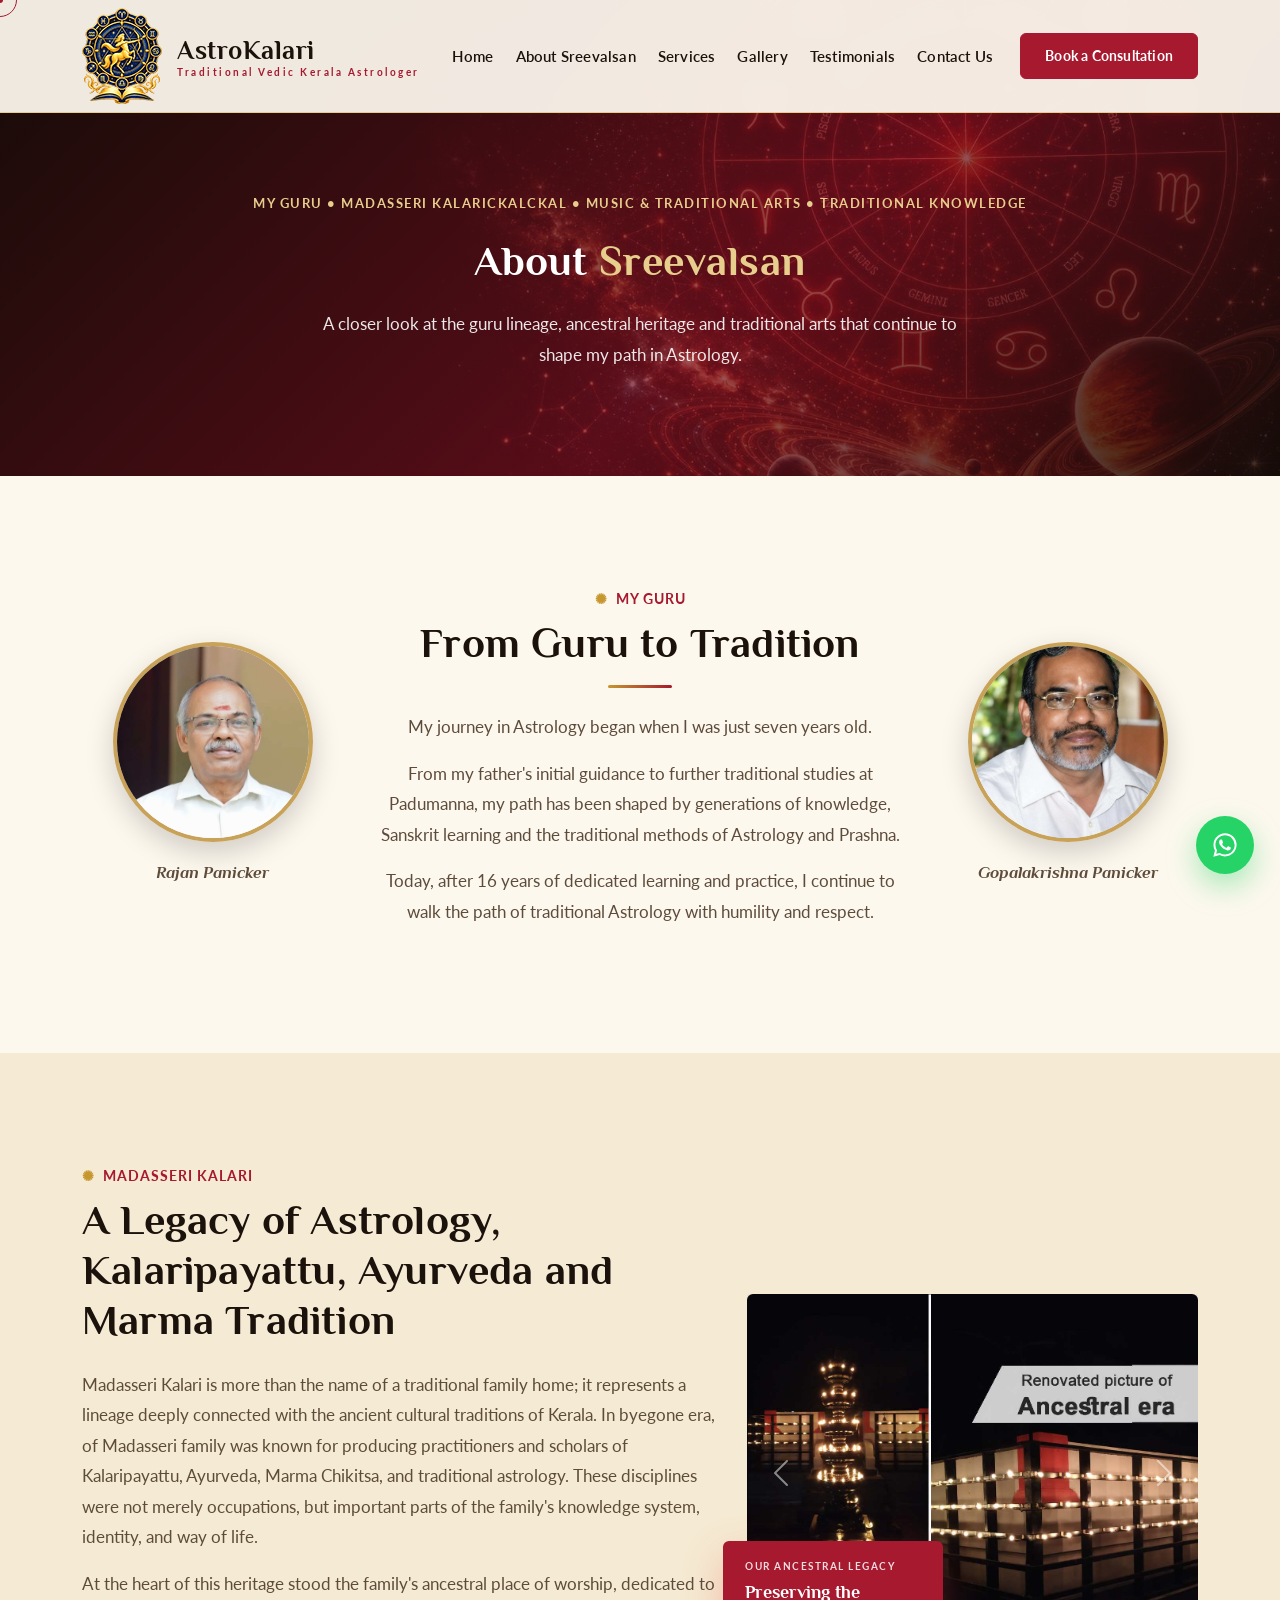
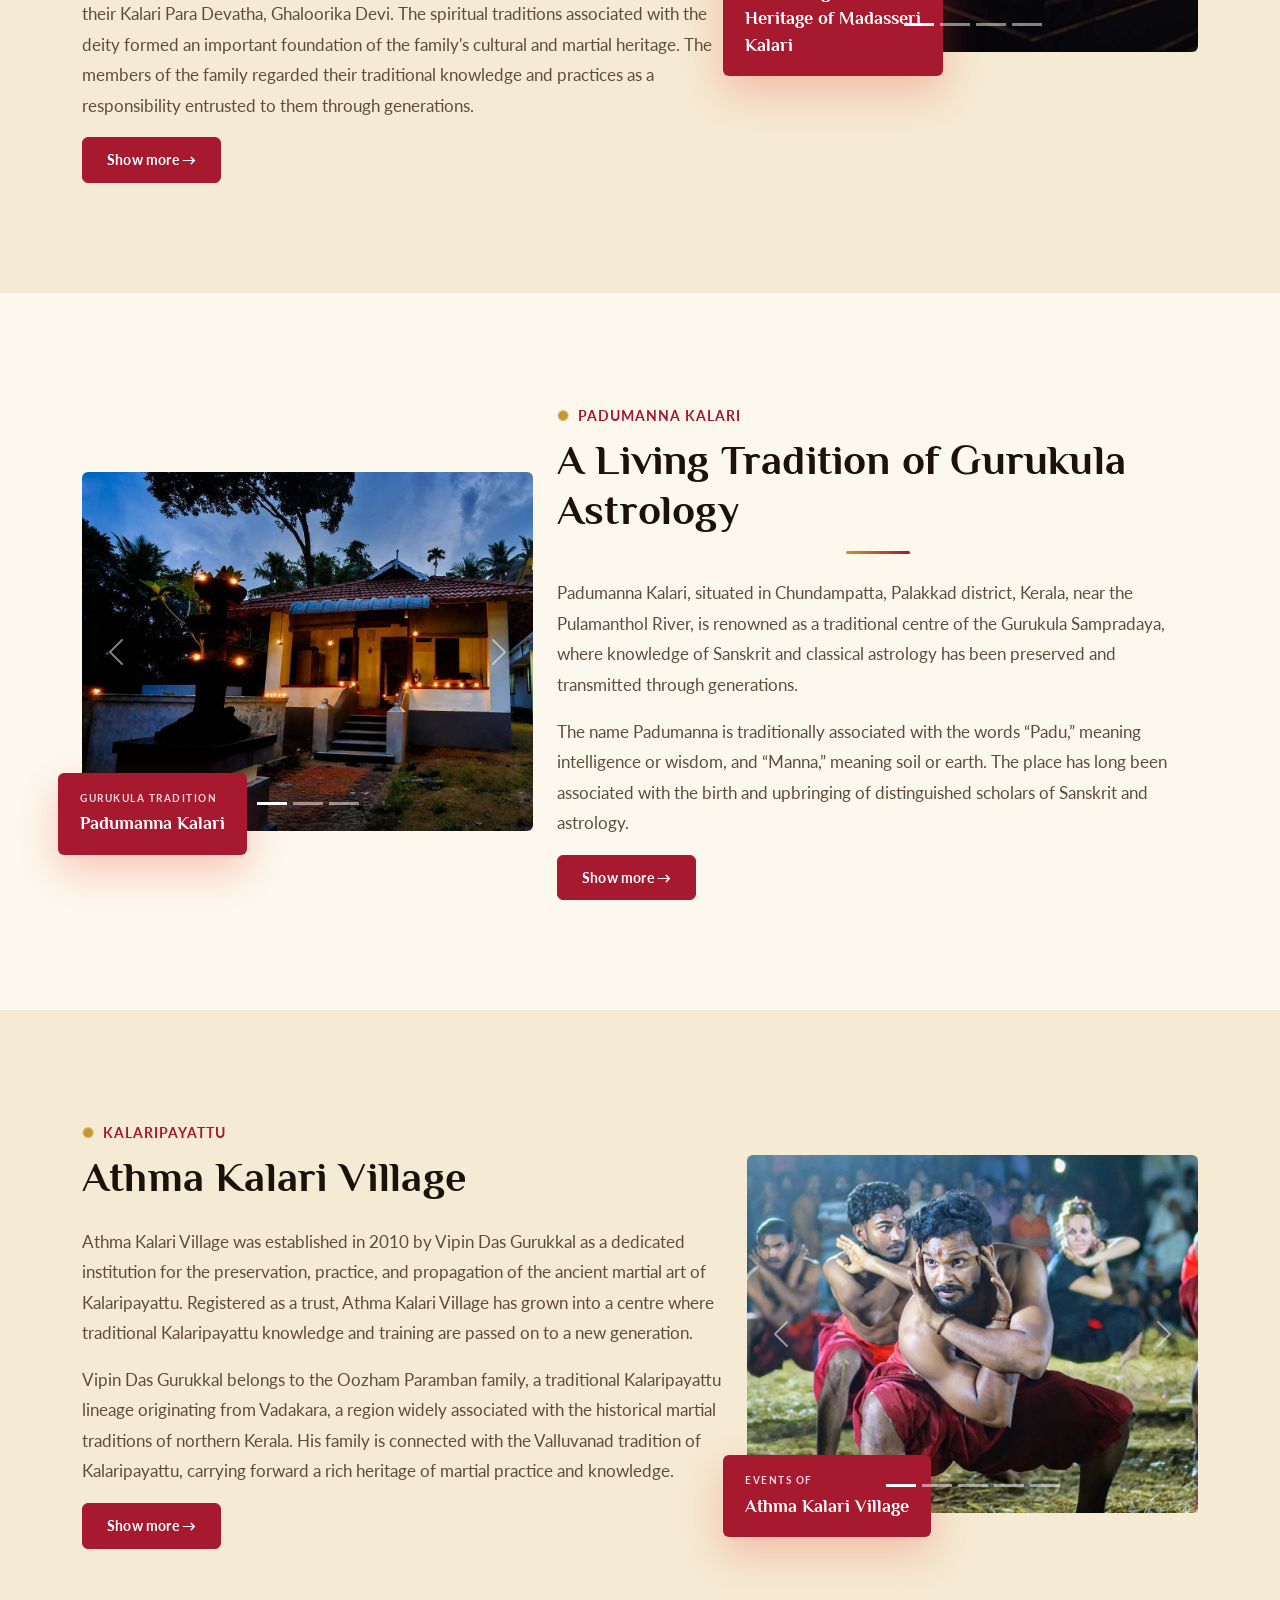
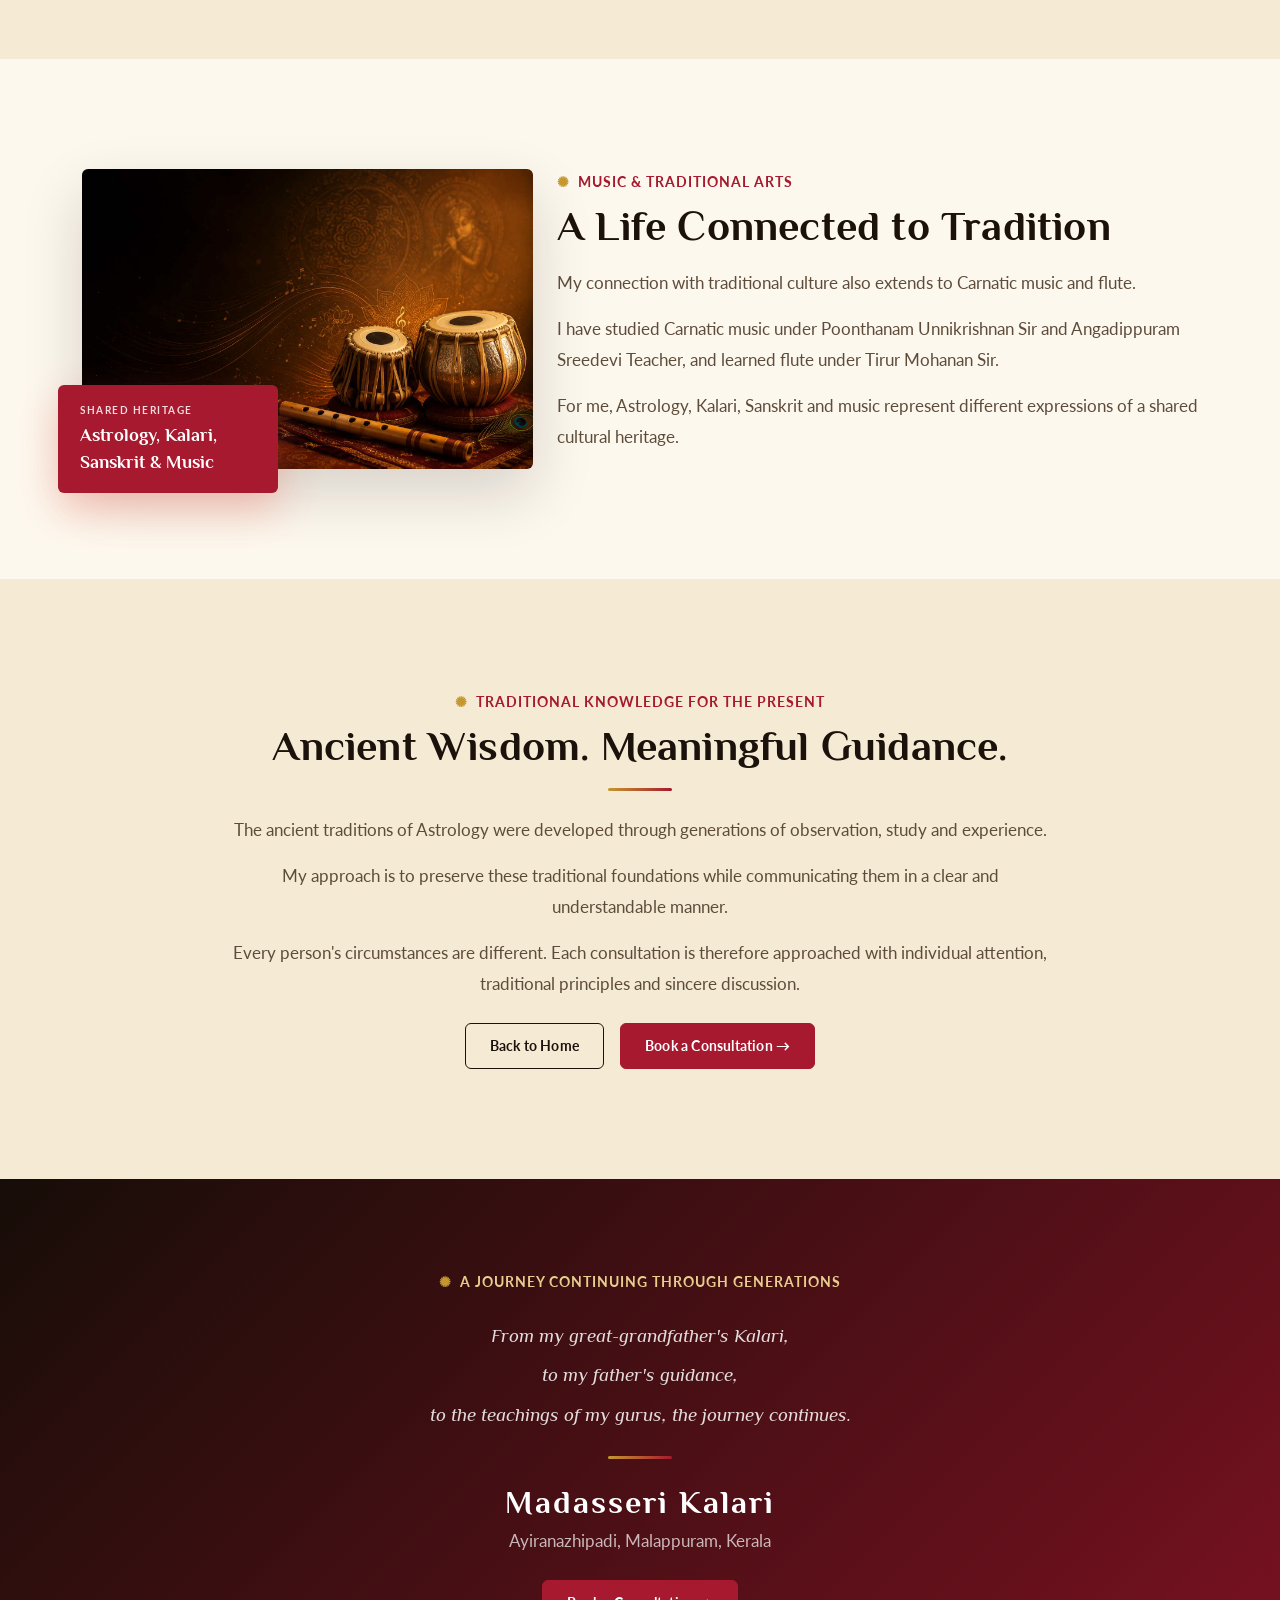
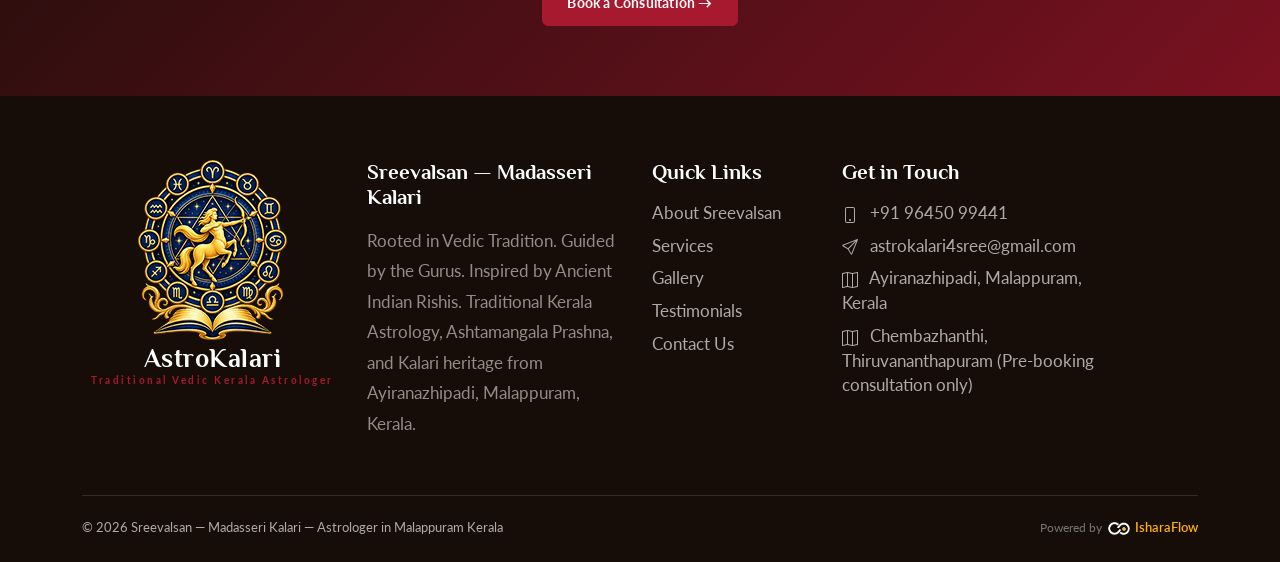
==== commit 8772473b: "Adding logos" ====
--- a/about.html
+++ b/about.html
@@ -273,8 +273,13 @@
 <nav class="navbar navbar-expand-lg fixed-top" id="mainNav">
   <div class="container">
     <a class="navbar-brand" href="index.html">
-      <span class="brand-name">AstroKalari</span>
-      <span class="brand-sub">Traditional Vedic Kerala Astrologer</span>
+      <div class="astrologo">
+			<img src="img/sreevalsan-astrologer-logo.png" width="150" alt="Sreevalsan's services Kerala astrology icon" loading="lazy" decoding="async">
+		</div>
+		<div class="astroname">
+		<span class="brand-name">AstroKalari</span>
+		<span class="brand-sub">Traditional Vedic Kerala Astrologer</span>
+		 </div>
     </a>
     <button class="navbar-toggler border-0" type="button" data-bs-toggle="collapse" data-bs-target="#navMenu">
       <span class="navbar-toggler-icon"></span>
@@ -697,15 +702,25 @@
     <a href="contact.html#contact" class="btn-gold">Book a Consultation →</a>
   </div>
 </section>
+
 <!-- ================= FOOTER ================= -->
 <footer>
   <div class="container">
     <div class="row g-4">
-      <div class="col-md-4">
+	 <div class="col-md-3">
+		<div class="footerlogo">
+			<img src="img/sreevalsan-astrologer-logo-ftr.png" alt="Sreevalsan's services Kerala astrology icon" loading="lazy" decoding="async">
+			<div class="astrofootername">
+				<span class="brand-name">AstroKalari</span>
+				<span class="brand-sub">Traditional Vedic Kerala Astrologer</span>
+			</div>
+		</div>
+		</div>
+      <div class="col-md-9 col-lg-3">
         <h5>Sreevalsan — Madasseri Kalari</h5>
         <p class="mt-3" style="color:rgba(251,246,236,0.55);">Rooted in Vedic Tradition. Guided by the Gurus. Inspired by Ancient Indian Rishis. Traditional Kerala Astrology, Ashtamangala Prashna, and Kalari heritage from Ayiranazhipadi, Malappuram, Kerala.</p>
         </div>
-      <div class="col-md-4">
+      <div class="col-md-6 col-lg-2">
         <h5>Quick Links</h5>
         <ul class="list-unstyled mt-3">
           <li class="mb-2"><a href="about.html">About Sreevalsan</a></li>
@@ -715,28 +730,34 @@
           <li class="mb-2"><a href="contact.html">Contact Us</a></li>
         </ul>
       </div>
-      <div class="col-md-4">
+      <div class="col-md-6 col-lg-3">
         <h5>Get in Touch</h5>
         <ul class="list-unstyled mt-3">
           <li class="mb-2"><svg xmlns="http://www.w3.org/2000/svg" width="16" height="16" fill="currentColor" class="bi bi-phone" viewBox="0 0 16 16">
-  <path d="M11 1a1 1 0 0 1 1 1v12a1 1 0 0 1-1 1H5a1 1 0 0 1-1-1V2a1 1 0 0 1 1-1zM5 0a2 2 0 0 0-2 2v12a2 2 0 0 0 2 2h6a2 2 0 0 0 2-2V2a2 2 0 0 0-2-2z"/>
-  <path d="M8 14a1 1 0 1 0 0-2 1 1 0 0 0 0 2"/>
+  <path d="M11 1a1 1 0 0 1 1 1v12a1 1 0 0 1-1 1H5a1 1 0 0 1-1-1V2a1 1 0 0 1 1-1zM5 0a2 2 0 0 0-2 2v12a2 2 0 0 0 2 2h6a2 2 0 0 0 2-2V2a2 2 0 0 0-2-2z"></path>
+  <path d="M8 14a1 1 0 1 0 0-2 1 1 0 0 0 0 2"></path>
 </svg> <a href="tel:+919645099441" class="footer-link">+91 96450 99441</a></li>
           <li class="mb-2"><svg xmlns="http://www.w3.org/2000/svg" width="16" height="16" fill="currentColor" class="bi bi-send" viewBox="0 0 16 16">
-  <path d="M15.854.146a.5.5 0 0 1 .11.54l-5.819 14.547a.75.75 0 0 1-1.329.124l-3.178-4.995L.643 7.184a.75.75 0 0 1 .124-1.33L15.314.037a.5.5 0 0 1 .54.11ZM6.636 10.07l2.761 4.338L14.13 2.576zm6.787-8.201L1.591 6.602l4.339 2.76z"/>
+  <path d="M15.854.146a.5.5 0 0 1 .11.54l-5.819 14.547a.75.75 0 0 1-1.329.124l-3.178-4.995L.643 7.184a.75.75 0 0 1 .124-1.33L15.314.037a.5.5 0 0 1 .54.11ZM6.636 10.07l2.761 4.338L14.13 2.576zm6.787-8.201L1.591 6.602l4.339 2.76z"></path>
 </svg> <a href="mailto:astrokalari4sree@gmail.com" class="footer-link">astrokalari4sree@gmail.com</a></li>
           <li class="mb-2"><svg xmlns="http://www.w3.org/2000/svg" width="16" height="16" fill="currentColor" class="bi bi-map" viewBox="0 0 16 16">
-  <path fill-rule="evenodd" d="M15.817.113A.5.5 0 0 1 16 .5v14a.5.5 0 0 1-.402.49l-5 1a.5.5 0 0 1-.196 0L5.5 15.01l-4.902.98A.5.5 0 0 1 0 15.5v-14a.5.5 0 0 1 .402-.49l5-1a.5.5 0 0 1 .196 0L10.5.99l4.902-.98a.5.5 0 0 1 .415.103M10 1.91l-4-.8v12.98l4 .8zm1 12.98 4-.8V1.11l-4 .8zm-6-.8V1.11l-4 .8v12.98z"/>
+  <path fill-rule="evenodd" d="M15.817.113A.5.5 0 0 1 16 .5v14a.5.5 0 0 1-.402.49l-5 1a.5.5 0 0 1-.196 0L5.5 15.01l-4.902.98A.5.5 0 0 1 0 15.5v-14a.5.5 0 0 1 .402-.49l5-1a.5.5 0 0 1 .196 0L10.5.99l4.902-.98a.5.5 0 0 1 .415.103M10 1.91l-4-.8v12.98l4 .8zm1 12.98 4-.8V1.11l-4 .8zm-6-.8V1.11l-4 .8v12.98z"></path>
 </svg> Ayiranazhipadi, Malappuram, Kerala</li>
  <li class="mb-2"><svg xmlns="http://www.w3.org/2000/svg" width="16" height="16" fill="currentColor" class="bi bi-map" viewBox="0 0 16 16">
-  <path fill-rule="evenodd" d="M15.817.113A.5.5 0 0 1 16 .5v14a.5.5 0 0 1-.402.49l-5 1a.5.5 0 0 1-.196 0L5.5 15.01l-4.902.98A.5.5 0 0 1 0 15.5v-14a.5.5 0 0 1 .402-.49l5-1a.5.5 0 0 1 .196 0L10.5.99l4.902-.98a.5.5 0 0 1 .415.103M10 1.91l-4-.8v12.98l4 .8zm1 12.98 4-.8V1.11l-4 .8zm-6-.8V1.11l-4 .8v12.98z"/>
+  <path fill-rule="evenodd" d="M15.817.113A.5.5 0 0 1 16 .5v14a.5.5 0 0 1-.402.49l-5 1a.5.5 0 0 1-.196 0L5.5 15.01l-4.902.98A.5.5 0 0 1 0 15.5v-14a.5.5 0 0 1 .402-.49l5-1a.5.5 0 0 1 .196 0L10.5.99l4.902-.98a.5.5 0 0 1 .415.103M10 1.91l-4-.8v12.98l4 .8zm1 12.98 4-.8V1.11l-4 .8zm-6-.8V1.11l-4 .8v12.98z"></path>
 </svg> Chembazhanthi, Thiruvananthapuram (Pre-booking consultation only)</li>
         </ul>
       </div>
     </div>
     <div class="footer-bottom d-flex flex-wrap justify-content-between">
-      <span>© 2026 Sreevalsan — Madasseri Kalari — Kerala Astrology</span>
-      <span>Astrologer in Kerala &amp; Malappuram</span>
+      <span>© 2026 Sreevalsan — Madasseri Kalari — Astrologer in Malappuram Kerala</span>
+      <span><div class="powered-by">
+    <span>Powered by</span>
+    <a href="https://www.isharaflow.com" target="_blank" rel="noopener">
+        <img src="img/isharaflow-icon.png" alt="IsharaFlow">
+        <strong>IsharaFlow</strong>
+    </a>
+</div></span>
     </div>
   </div>
 </footer>
--- a/css/styles.css
+++ b/css/styles.css
@@ -1 +1 @@
-:root{--cream:#FDF8EE;--cream-deep:#F5EAD3;--ink:#1C120C;--ink-soft:#5E4C3B;--accent:#A6192E;--accent-dark:#7A1121;--accent-light:#F0D9C4;--gold:#C6972E;--gold-light:#E8CE8D;--dark:#170D08;--dark-soft:#2C160F;--line:rgba(28,18,12,0.14);--radius:6px;}*{box-sizing:border-box;}html{scroll-behavior:smooth;overflow-x:hidden;width:100%;max-width:100%;}body{background:var(--cream);color:var(--ink);font-family:'Lato',sans-serif;font-weight:400;font-size:16.5px;overflow-x:hidden;width:100%;max-width:100%;position:relative;cursor:none;}h1,h2,h3,h4,.font-display{font-family:'Philosopher',sans-serif;font-weight:700;color:var(--ink);letter-spacing:0.2px;}.eyebrow{font-family:'Lato',sans-serif;font-size:0.85rem;letter-spacing:1px;text-transform:uppercase;color:var(--accent);font-weight:700;}.eyebrow::before{content:"✺";display:inline-block;margin-right:8px;color:var(--gold);}.section-title{position:relative;}.gold-rule{width:64px;height:3px;background:linear-gradient(90deg,var(--gold),var(--accent));margin:14px auto 0;border-radius:3px;}.gold-rule.left{margin:14px 0 0;}p{color:var(--ink-soft);line-height:1.85;font-weight:400;}a{text-decoration:none;color:inherit;}::selection{background:var(--accent-light);color:var(--ink);}.cursor-dot,.cursor-ring{position:fixed;top:0;left:0;pointer-events:none;z-index:9999;border-radius:50%;transform:translate(-50%,-50%);}.mobile-view {display: none;}.cursor-dot{width:6px;height:6px;background:var(--accent);}.cursor-ring{width:34px;height:34px;border:1px solid var(--accent);transition:width .18s,height .18s,border-color .18s,opacity .18s;}.cursor-ring.hover{width:54px;height:54px;border-color:var(--ink);}@media (hover:none), (pointer:coarse){.cursor-dot,.cursor-ring{display:none;}body{cursor:auto;}}.reveal{opacity:0;transform:translate(0px,32px);transition:opacity .8s ease, transform .8s ease;}.reveal.in{opacity:1;transform:translate(0px,0px);}.reveal-left{opacity:0;transform:translate(-32px,0px);transition:opacity .8s ease, transform .8s ease;}.reveal-left.in{opacity:1;transform:translate(0px,0px);}.reveal-right{opacity:0;transform:translate(32px,0px);transition:opacity .8s ease, transform .8s ease;}.reveal-right.in{opacity:1;transform:translate(0px,0px);}.navbar{background:rgba(253,248,238,0.94);backdrop-filter:blur(10px);border-bottom:1px solid var(--gold-light);padding:18px 0;transition:padding .3s ease, box-shadow .3s ease;}.navbar.scrolled{padding:10px 0;box-shadow:0 6px 24px rgba(20,15,10,0.08);}.brand-name{font-family:'Philosopher',sans-serif;font-size:1.6rem;font-weight:700;color:var(--ink);letter-spacing:.5px;}.brand-sub{font-family:'Lato',sans-serif;font-size:0.6rem;font-weight:700;letter-spacing:2.5px;color:var(--accent);display:block;margin-top:-4px;}.nav-link{font-family:'Lato',sans-serif;font-size:0.92rem;font-weight:600;letter-spacing:.2px;color:var(--ink)!important;margin:0 12px;position:relative;}.nav-link::after{content:"";position:absolute;left:0;bottom:-4px;width:0;height:2px;background:var(--accent);transition:width .3s ease;}.nav-link:hover::after,.nav-link.active::after{width:100%;}.nav-link.active,.nav-link:hover{color:var(--accent)!important;}.btn-gold{background:var(--accent);color:#fff!important;border:1px solid var(--accent);font-family:'Lato',sans-serif;font-weight:700;font-size:.9rem;letter-spacing:.2px;padding:11px 24px;border-radius:var(--radius);transition:all .3s ease;display:inline-block;}.btn-gold:hover{background:var(--accent-dark);border-color:var(--accent-dark);color:#fff!important;transform:translateY(-2px);}.btn-outline-ink{border:1px solid var(--ink);color:var(--ink);font-weight:700;font-size:.9rem;letter-spacing:.2px;padding:11px 24px;border-radius:var(--radius);transition:all .3s ease;display:inline-block;}#home .btn-outline-ink {background: white;}#home .btn-outline-ink:hover {color: #a6192e;}.btn-outline-ink:hover{background:var(--ink);color:#fff;transform:translateY(-2px);}.hero{padding:230px 0 140px;position:relative;overflow:hidden;background: url(../img/beautiful-constellations-with-purple-sky.jpg);background-size: cover;background-position: center;}.hero::before{content:"";position:absolute;inset:0;background:linear-gradient(135deg,rgba(23,13,8,0.88) 0%,rgba(122,17,33,0.72) 60%,rgba(23,13,8,0.85) 100%);z-index:0;}.hero .container{position:relative;z-index:1;}.hero-kicker{font-family:'Lato',sans-serif;font-size:.8rem;font-weight:700;letter-spacing:1.5px;color:var(--gold-light);text-transform:uppercase;display:inline-block;margin-bottom:6px;}.hero h1{font-size:3.2rem;line-height:1.18;margin:18px 0 22px;font-weight:700;color: #fff;}.hero h1 em{font-style:normal;color:var(--gold-light);font-size:1.5rem;display:block;margin-top:10px;letter-spacing:.5px;}.hero p.lead-text{font-size:1.05rem;max-width:560px;color: rgba(255,255,255,0.9);}.hero-signature{font-family:'Philosopher',sans-serif;font-style:italic;color:var(--ink-soft);font-size:1rem;margin-top:26px;}.hero-consult-form{background:rgba(255,255,255,0.10);border:1px solid rgba(255,255,255,0.28);border-radius:18px;padding:36px 32px;backdrop-filter:blur(18px) saturate(150%);-webkit-backdrop-filter:blur(18px) saturate(150%);box-shadow:0 20px 50px rgba(0,0,0,0.35);}.hero-consult-form h3{color:#fff;font-family:'Philosopher',sans-serif;font-weight:700;letter-spacing:.5px;margin-bottom:22px;text-align:center;text-transform:uppercase;font-size:1.35rem;}.hero-consult-form .form-label{color:rgba(255,255,255,0.85);}.hero-consult-form .form-control, .hero-consult-form .form-select{background:rgba(255,255,255,0.10);border:1px solid rgba(255,255,255,0.35);color:#fff;}.hero-consult-form .form-control::placeholder, .hero-consult-form .form-select::placeholder{color:rgba(255,255,255,0.6);}.hero-consult-form .form-control:focus, .hero-consult-form .form-select:focus{background:rgba(255,255,255,0.18);border-color:var(--gold-light);box-shadow:0 0 0 3px rgba(232,206,141,0.25);color:#fff;}.hero-consult-form .form-select option{color:var(--ink);}.hero-consult-form .field-error{color:var(--gold-light);}.hero-consult-form .was-validated-field.is-invalid .form-control, .hero-consult-form .was-validated-field.is-invalid .form-select{border-color:#f0b5b5;}.hero-consult-form .was-validated-field.is-valid .form-control, .hero-consult-form .was-validated-field.is-valid .form-select{border-color:#8fe0b8;}.hero-consult-form .btn-gold{text-transform:uppercase;letter-spacing:1px;font-size:.85rem;text-align:center;}@media (max-width:991px){.mobile-view {display: block;}.desktop-view {display: none;}.slider-img .about-badge {position: unset; max-width: unset; margin-top: unset; margin-left: unset; width: 100%;}.hero-consult-form{padding:30px 24px;margin-top:10px;}}.chakra-wrap{position:relative;width:100%;max-width:480px;margin:0 auto;aspect-ratio:1/1;}.chakra-svg{position:absolute;inset:0;width:100%;height:100%;animation:spin 90s linear infinite;}@keyframes spin{from{transform:rotate(0deg);}to{transform:rotate(360deg);}}.chakra-svg .zodiac-label{animation:counterspin 90s linear infinite;transform-origin:center;}@keyframes counterspin{from{transform:rotate(0deg);}to{transform:rotate(-360deg);}}.portrait-frame{position:absolute;left:50%;top:50%;transform:translate(-50%,-50%);width:100%;aspect-ratio:1/1;border-radius:50%;overflow:hidden;box-shadow:0 20px 60px rgba(20,15,10,0.22);}.portrait-frame img{width:100%;height:100%;object-fit:cover;object-position:center 15%;}.hero-ring-dot{position:absolute;width:10px;height:10px;background:var(--accent);border-radius:50%;box-shadow:0 0 0 6px rgba(238,81,63,0.14);}.stats-bar{background:var(--dark);border-top:1px solid var(--line);border-bottom:1px solid var(--line);padding:25px 0;}.stat-num{font-family:'Philosopher',sans-serif;font-weight:700;font-size:2.8rem;color:var(--accent);}.stat-label{font-size:.8rem;font-weight:600;letter-spacing:.5px;color:rgba(255,255,255,0.7);text-transform:uppercase;}.about-img-wrap{position:relative;}.about-img-wrap img{width:100%;border-radius:var(--radius);box-shadow:0 24px 60px rgba(20,15,10,0.16);}.about-badge{position:absolute;bottom:-24px;left:-24px;background:var(--accent);color:#fff;padding:18px 22px;font-family:'Philosopher',sans-serif;font-weight:700;font-size:1.1rem;max-width:220px;border-radius:var(--radius);box-shadow:0 16px 40px rgba(238,81,63,0.3);}.about-badge span{display:block;font-family:'Lato',sans-serif;font-weight:700;font-size:.65rem;letter-spacing:1.5px;text-transform:uppercase;color:rgba(255,255,255,0.85);margin-bottom:4px;}.section{padding:110px 0;}#services {padding: 0 0;}#kalari {padding-bottom: 0;}.section-title{font-size:2.6rem;font-weight:700;}.section-sub{max-width:560px;margin:0 auto;}.service-card{background:var(--cream-deep);border:1px solid var(--line);padding:42px 32px;border-radius:var(--radius);transition:transform .35s ease, box-shadow .35s ease, background .35s ease;height:100%;}.service-card:hover{transform:translateY(-8px);box-shadow:0 24px 50px rgba(20,15,10,0.12);background:var(--accent);}.service-card:hover h4,.service-card:hover p{color:#fff;}.service-card:hover .service-icon svg{stroke:#fff;}.service-icon{width:52px;height:52px;}.service-icon svg{width:100%;height:100%;stroke:var(--accent);transition:stroke .35s ease;}.additional-services{background:var(--dark);border:1px solid var(--line);padding:44px;border-radius:var(--radius);}.additional-services .eyebrow{color:var(--accent);}.additional-services h4{color:#fff;}.additional-services ul{list-style:none;padding:0;margin:0;}.additional-services li{padding:9px 0;border-bottom:1px dashed rgba(255,255,255,0.15);font-size:.92rem;color:rgba(255,255,255,0.75);display:flex;align-items:center;gap:10px;}.additional-services li:last-child{border-bottom:none;}.additional-services li::before{content:"✦";color:var(--accent);font-size:.75rem;}.section-alt{background:var(--cream-deep);}.testimonial-card{background:#fff;border:1px solid var(--line);padding:26px 27px;border-radius:var(--radius);height:99%;}.testimonial-mark{font-family:'Philosopher',sans-serif;font-weight:700;font-size:3rem;color:var(--accent);line-height:1;}.testimonial-name{font-family:'Lato',sans-serif;font-weight:700;font-size:.85rem;letter-spacing:.5px;color:var(--ink);text-transform:uppercase;}.testimonial-loc{font-size:.8rem;color:var(--ink-soft);}.award-item{text-align:center;padding:36px 20px;background:#fff;border:1px solid var(--line);border-radius:var(--radius);height:100%;transition:background .3s ease;}.award-item:hover{background:var(--accent);}.award-item:hover p,.award-item:hover .award-icon{color:#fff;stroke:#fff;}.award-icon{width:44px;height:44px;margin:0 auto 16px;stroke:var(--accent);transition:stroke .3s ease;}.gallery-item{position:relative;overflow:hidden;border-radius:var(--radius);aspect-ratio:1/1;box-shadow:0 10px 30px rgba(20,15,10,0.1);}.gallery-item img,.gallery-item svg{width:100%;height:100%;object-fit:cover;display:block;transition:transform .6s ease;}.gallery-item:hover img,.gallery-item:hover svg{transform:scale(1.08);}.gallery-caption{position:absolute;left:0;right:0;bottom:0;padding:16px 18px;background:linear-gradient(0deg,rgba(21,18,15,0.88) 0%,rgba(21,18,15,0) 100%);color:#fff;font-family:'Philosopher',sans-serif;font-weight:700;font-size:1rem;transform:translateY(8px);opacity:0;transition:opacity .35s ease, transform .35s ease;}.gallery-item:hover .gallery-caption{opacity:1;transform:translateY(0);}.gallery-tab{font-family: 'Lato', sans-serif;font-weight: 700;font-size: .85rem;letter-spacing: .3px;background: transparent;border: 1px solid var(--line);color: var(--ink-soft);padding: 10px 22px;border-radius: 50px;transition: all .3s ease;cursor: pointer;}.gallery-tabs {display: flex;flex-wrap: wrap;justify-content: center;gap: 10px;margin-bottom: 38px;}.gallery-tab.active {background: var(--accent);border-color: var(--accent);color: #fff;}.gallery-tab:hover {border-color: var(--accent);color: #be902c;}@media (max-width:767px){.gallery-caption{opacity:1;transform:translateY(0);font-size:.85rem;padding:12px;}}.accordion-item{background:var(--accent);border:none;border-radius:var(--radius);margin-bottom:14px;overflow:hidden;}.accordion-button{background:transparent;font-family:'Philosopher',sans-serif;font-weight:700;font-size:1.15rem;color:#fff;padding:20px 24px;box-shadow:none!important;}.accordion-button:not(.collapsed){color:#fff;background:rgba(0,0,0,0.08);}.accordion-button::after{filter:brightness(0) invert(1);}.accordion-body{padding:0 24px 24px;color:rgba(255,255,255,0.9);}.contact-item .contact-link:hover {color: #c6972e;}.cta-band{background:linear-gradient(135deg,var(--dark) 0%,var(--dark-soft) 100%);color:#fff;padding:90px 0;text-align:center;position:relative;overflow:hidden;}.cta-band h2{color:#fff;}.cta-band p{color:rgba(255,255,255,0.7);}.contact-item{border:1px solid var(--line);padding:30px 26px;border-radius:var(--radius);height:100%;background:var(--cream-deep);transition:background .3s ease;}.contact-link{color:inherit;text-decoration:none;transition:color .2s ease;}.contact-link:hover{color:var(--accent);text-decoration:underline;}.contact-item:hover{background:var(--accent);}.contact-item:hover p,.contact-item:hover .eyebrow{color:#fff;}.contact-item .eyebrow{display:block;margin-bottom:8px;}footer{background:var(--dark);color:rgba(255,255,255,0.65);padding:64px 0 24px;}footer h5{color:#fff;font-family:'Philosopher',sans-serif;font-weight:700;font-size:1.3rem;}footer a{color:rgba(255,255,255,0.65);transition:color .25s ease;}footer a:hover{color:var(--accent);}footer .mb-2 svg {margin-right: 8px;}.footer-bottom{border-top:1px solid rgba(255,255,255,0.12);margin-top:40px;padding-top:22px;font-size:.8rem;}.whatsapp-float{position:fixed;right:26px;bottom:26px;width:58px;height:58px;background:#25D366;border-radius:50%;display:flex;align-items:center;justify-content:center;box-shadow:0 12px 30px rgba(37,211,102,0.4);z-index:1000;transition:transform .25s ease;}.whatsapp-float:hover{transform:scale(1.08);}.back-to-top{position:fixed;right:26px;bottom:96px;width:46px;height:46px;background:var(--accent);color:#fff;border-radius:50%;display:flex;align-items:center;justify-content:center;z-index:1000;opacity:0;pointer-events:none;transition:opacity .3s ease, transform .3s ease;border:1px solid var(--accent);}.back-to-top.show{opacity:1;pointer-events:auto;}.back-to-top:hover{background:var(--accent-dark);border-color:var(--accent-dark);}.review-btn{display:inline-flex;align-items:center;gap:10px;background:#fff;border:1px solid var(--line);color:var(--ink);font-family:'Lato',sans-serif;font-weight:700;font-size:.9rem;padding:11px 22px;border-radius:50px;box-shadow:0 6px 18px rgba(20,15,10,0.06);transition:all .25s ease;}.review-btn:hover{transform:translateY(-2px);box-shadow:0 12px 26px rgba(20,15,10,0.12);border-color:var(--accent);}.testimonial-slider{overflow:hidden;}.testimonial-track{display:flex;gap:24px;transition:transform .5s cubic-bezier(.4,0,.2,1);}.testimonial-slide{flex:0 0 calc(33.333% - 16px);min-width:0;}.testimonial-slide .testimonial-card{margin:2px;}.slider-controls{display:flex;align-items:center;justify-content:center;gap:22px;margin-top:36px;}.slider-btn{width:44px;height:44px;border-radius:50%;border:1px solid var(--line);background:#fff;color:var(--ink);display:flex;align-items:center;justify-content:center;transition:all .25s ease;flex:0 0 auto;}.slider-btn:hover{background:var(--accent);border-color:var(--accent);color:#fff;}.slider-btn:disabled{opacity:.35;cursor:default;}.slider-btn:disabled:hover{background:#fff;border-color:var(--line);color:var(--ink);}.slider-dots{display:flex;gap:8px;}.slider-dots .dot{width:8px;height:8px;border-radius:50%;background:var(--line);border:none;padding:0;transition:all .25s ease;}.slider-dots .dot.active{background:var(--accent);width:22px;border-radius:5px;}@media (max-width:991px){.testimonial-slide{flex:0 0 calc(50% - 12px);}.about-badge {display: inline-block;}}@media (max-width:576px){.testimonial-slide{flex:0 0 100%;}}.contact-form-wrap{background:var(--cream-deep);border:1px solid var(--line);border-radius:var(--radius);padding:40px;}.contact-form-wrap h4{font-family:'Philosopher',sans-serif;font-weight:700;}.form-label{font-family:'Lato',sans-serif;font-weight:700;font-size:.85rem;color:var(--ink);margin-bottom:6px;}.form-control,.form-select{font-family:'Lato',sans-serif;border:1px solid var(--line);border-radius:8px;padding:11px 14px;font-size:.95rem;color:var(--ink);background:#fff;transition:border-color .25s ease, box-shadow .25s ease;}.form-control:focus,.form-select:focus{border-color:var(--accent);box-shadow:0 0 0 3px rgba(238,81,63,0.15);outline:none;}.field-error{display:none;color:var(--accent-dark);font-size:.78rem;margin-top:5px;}.was-validated-field.is-invalid .field-error{display:block;}.was-validated-field.is-invalid .form-control,.was-validated-field.is-invalid .form-select{border-color:var(--accent-dark);}.was-validated-field.is-valid .form-control,.was-validated-field.is-valid .form-select{border-color:#3aa76d;}.form-alert{display:none;padding:13px 16px;border-radius:8px;font-size:.9rem;font-weight:600;}.form-alert-success {background: rgb(51 12 15);color: #25d366;}.form-alert-error{background:rgba(238,81,63,0.1);color:var(--accent-dark);}.form-alert.show{display:block;}#cfSubmitBtn{border:none;cursor:pointer;}#cfSubmitBtn:disabled{opacity:.6;cursor:default;}.cf-spinner{display:inline-block;width:14px;height:14px;border:2px solid rgba(255,255,255,0.5);border-top-color:#fff;border-radius:50%;animation:cfspin .7s linear infinite;margin-right:8px;vertical-align:-2px;}.chakra-wrap img {animation: slowRotate 45s linear infinite;transform-origin: center;}@keyframes slowRotate {0% {transform: rotate(0deg);}100% {transform: rotate(360deg);}}@keyframes cfspin{to{transform:rotate(360deg);}}.map-wrap{border-radius:var(--radius);overflow:hidden;box-shadow:0 16px 40px rgba(20,15,10,0.1);min-height:340px;border:1px solid var(--line);}.map-wrap iframe{display:block;width:100%;height:100%;}@media (max-width:1399px){.nav-link {margin: 0 10px;}}@media (max-width:1199px){.nav-link {margin: 0 0px;}span.brand-sub {letter-spacing: 0.5px;}}@media (max-width:991px){.hero{padding:130px 0 70px;text-align:center;}.hero p.lead-text{margin:0 auto;}.hero h1{font-size:2.6rem;}.chakra-wrap{margin-top:50px;max-width:340px;}.about-badge{position:static;margin-top:-40px;margin-left:20px;}body{cursor:auto;padding-top: 40px;}.cursor-dot,.cursor-ring{display:none;}.section{padding:80px 0;}.section-title{font-size:2.15rem;}.map-wrap{min-height:320px;}}@media (max-width:991px){.navbar-collapse{background:#fff;border-radius:var(--radius);padding:18px 20px;margin-top:14px;box-shadow:0 16px 40px rgba(20,15,10,0.12);border:1px solid var(--line);}.nav-link{margin:6px 0;display:block;}.navbar-nav .ms-lg-3{margin-left:0!important;}.hero .d-flex.flex-wrap.gap-3.mt-4 {justify-content: center;}}@media (max-width:767px){.navbar{padding:12px 0;}.brand-name{font-size:1.3rem;}.stat-num{font-size:2.1rem;}.additional-services{padding:30px 22px;}.about-badge{max-width:none;}.contact-form-wrap{padding:28px 22px;}}@media (max-width:576px){.hero{padding:118px 0 56px;}.hero h1{font-size:2.05rem;}.hero-kicker{font-size:.72rem;}.hero p.lead-text{font-size:.98rem;}.chakra-wrap{max-width:260px;margin-top:36px;}.section{padding:60px 0;}.section-title{font-size:1.75rem;}.section-sub{font-size:.94rem;}.service-card{padding:32px 22px;}.testimonial-card{padding:28px 22px;}.cta-band{padding:60px 0;}.cta-band h2{font-size:1.9rem;}.about-badge{left:0;bottom:-18px;padding:14px 18px;font-size:.95rem;}.contact-item{padding:22px 18px;}.whatsapp-float{width:50px;height:50px;right:16px;bottom:16px;}.back-to-top{width:40px;height:40px;right:16px;bottom:78px;}.slider-controls{gap:14px;}.col-sm-12 {width: 100%;}}+:root {--cream : #FDF8EE;--cream-deep : #F5EAD3;--ink : #1C120C;--ink-soft : #5E4C3B;--accent : #A6192E;--accent-dark : #7A1121;--accent-light : #F0D9C4;--gold : #C6972E;--gold-light : #E8CE8D;--dark : #170D08;--dark-soft : #2C160F;--line : rgba(28, 18, 12, 0.14);--radius : 6px;}* {box-sizing : border-box;}html {scroll-behavior : smooth;overflow-x : hidden;width : 100%;max-width : 100%;}body {background : var(--cream);color : var(--ink);font-family : 'Lato', sans-serif;font-weight : 400;font-size : 16.5px;overflow-x : hidden;width : 100%;max-width : 100%;position : relative;cursor : none;}h1, h2, h3, h4, .font-display {font-family : 'Philosopher', sans-serif;font-weight : 700;color : var(--ink);letter-spacing : 0.2px;}.eyebrow {font-family : 'Lato', sans-serif;font-size : 0.85rem;letter-spacing : 1px;text-transform : uppercase;color : var(--accent);font-weight : 700;}.eyebrow::before {content : "✺";display : inline-block;margin-right : 8px;color : var(--gold);}.section-title {position : relative;}.gold-rule {width : 64px;height : 3px;background : linear-gradient(90deg, var(--gold), var(--accent));margin : 14px auto 0;border-radius : 3px;}.gold-rule.left {margin : 14px 0 0;}p {color : var(--ink-soft);line-height : 1.85;font-weight : 400;}a {text-decoration : none;color : inherit;}::selection {background : var(--accent-light);color : var(--ink);}.cursor-dot, .cursor-ring {position : fixed;top : 0;left : 0;pointer-events : none;z-index : 9999;border-radius : 50%;transform : translate(-50%, -50%);}.mobile-view {display: none;}.cursor-dot {width : 6px;height : 6px;background : var(--accent);}.cursor-ring {width : 34px;height : 34px;border : 1px solid var(--accent);transition : width .18s, height .18s, border-color .18s, opacity .18s;}.cursor-ring.hover {width : 54px;height : 54px;border-color : var(--ink);}@media (hover:none), (pointer:coarse) {.cursor-dot, .cursor-ring{display : none;}body {cursor : auto;}}.reveal {opacity : 0;transform : translate(0px, 32px);transition : opacity .8s ease, transform .8s ease;}.reveal.in {opacity : 1;transform : translate(0px, 0px);}.reveal-left {opacity : 0;transform : translate(-32px, 0px);transition : opacity .8s ease, transform .8s ease;}.reveal-left.in {opacity : 1;transform : translate(0px, 0px);}.reveal-right {opacity : 0;transform : translate(32px, 0px);transition : opacity .8s ease, transform .8s ease;}.reveal-right.in {opacity : 1;transform : translate(0px, 0px);}.navbar {background : rgba(253, 248, 238, 0.94);backdrop-filter : blur(10px);border-bottom : 1px solid var(--gold-light);padding : 3px 0;transition : padding .3s ease, box-shadow .3s ease;}.navbar.scrolled {padding : 10px 0;box-shadow : 0 6px 24px rgba(20, 15, 10, 0.08);}.navbar-brand {display: flex;align-content: center;align-items: center;}.astrologo img {width: 80px;margin-right: 15px;}.brand-name {font-family : 'Philosopher', sans-serif;font-size : 1.6rem;font-weight : 700;color : var(--ink);letter-spacing : .5px;}.brand-sub {font-family : 'Lato', sans-serif;font-size : 0.6rem;font-weight : 700;letter-spacing : 2.5px;color : var(--accent);display : block;margin-top : -4px;}.nav-link {font-family : 'Lato', sans-serif;font-size : 0.92rem;font-weight : 600;letter-spacing : .2px;color : var(--ink)!important;margin : 0 12px;position : relative;}.nav-link::after {content : "";position : absolute;left : 0;bottom : -4px;width : 0;height : 2px;background : var(--accent);transition : width .3s ease;}.nav-link:hover::after, .nav-link.active::after {width : 100%;}.nav-link.active, .nav-link:hover {color : var(--accent)!important;}.btn-gold {background : var(--accent);color : #fff!important;border : 1px solid var(--accent);font-family : 'Lato', sans-serif;font-weight : 700;font-size : .9rem;letter-spacing : .2px;padding : 11px 24px;border-radius : var(--radius);transition : all .3s ease;display : inline-block;}.btn-gold:hover {background : var(--accent-dark);border-color : var(--accent-dark);color : #fff!important;transform : translateY(-2px);}.btn-outline-ink {border : 1px solid var(--ink);color : var(--ink);font-weight : 700;font-size : .9rem;letter-spacing : .2px;padding : 11px 24px;border-radius : var(--radius);transition : all .3s ease;display : inline-block;}#home .btn-outline-ink {background: white;}#home .btn-outline-ink:hover {color: #a6192e;}.btn-outline-ink:hover {background : var(--ink);color : #fff;transform : translateY(-2px);}.hero {padding : 230px 0 140px;position : relative;overflow : hidden;background: url(../img/beautiful-constellations-with-purple-sky.jpg);background-size: cover;background-position: center;}.hero::before {content: "";position: absolute;z-index: 0;inset: 0px;background: linear-gradient(135deg, rgba(23, 13, 8, 0.88) 0%, rgba(122, 17, 33, 0.72) 60%, rgba(23, 13, 8, 0.85) 100%);}.hero .container {position : relative;z-index : 1;}.hero-kicker {font-family : 'Lato', sans-serif;font-size : .8rem;font-weight : 700;letter-spacing : 1.5px;color : var(--gold-light);text-transform : uppercase;display : inline-block;margin-bottom : 6px;}.hero h1 {font-size : 3.2rem;line-height : 1.18;margin : 18px 0 22px;font-weight : 700;color: #fff;}.hero h1 em {font-style : normal;color : var(--gold-light);font-size : 1.5rem;display : block;margin-top : 10px;letter-spacing : .5px;}.hero p.lead-text {font-size : 1.05rem;max-width : 560px;color: rgba(255, 255, 255, 0.9);}.hero-signature {font-family : 'Philosopher', sans-serif;font-style : italic;color : var(--ink-soft);font-size : 1rem;margin-top : 26px;}.hero-consult-form {background : rgba(255, 255, 255, 0.10);border : 1px solid rgba(255, 255, 255, 0.28);border-radius : 18px;padding : 36px 32px;backdrop-filter : blur(18px) saturate(150%);-webkit-backdrop-filter : blur(18px) saturate(150%);box-shadow : 0 20px 50px rgba(0, 0,0, 0.35);}.hero-consult-form h3 {color : #fff;font-family : 'Philosopher', sans-serif;font-weight : 700;letter-spacing : .5px;margin-bottom : 22px;text-align : center;text-transform : uppercase;font-size : 1.35rem;}.hero-consult-form .form-label {color : rgba(255, 255, 255, 0.85);}.hero-consult-form .form-control, .hero-consult-form .form-select {background : rgba(255, 255, 255, 0.10);border : 1px solid rgba(255, 255, 255, 0.35);color : #fff;}.hero-consult-form .form-control::placeholder, .hero-consult-form .form-select::placeholder {color : rgba(255, 255, 255, 0.6);}.hero-consult-form .form-control:focus, .hero-consult-form .form-select:focus {background : rgba(255, 255, 255, 0.18);border-color : var(--gold-light);box-shadow : 0 0 0 3px rgba(232, 206, 141, 0.25);color : #fff;}.hero-consult-form .form-select option {color : var(--ink);}.hero-consult-form .field-error {color : var(--gold-light);}.hero-consult-form .was-validated-field.is-invalid .form-control, .hero-consult-form .was-validated-field.is-invalid .form-select {border-color : #f0b5b5;}.hero-consult-form .was-validated-field.is-valid .form-control, .hero-consult-form .was-validated-field.is-valid .form-select {border-color : #8fe0b8;}.hero-consult-form .btn-gold {text-transform : uppercase;letter-spacing : 1px;font-size : .85rem;text-align : center;}@media (max-width:991px) {.mobile-view{display: block;}.desktop-view {display: none;}.slider-img .about-badge {position: unset;max-width: unset;margin-top: unset;margin-left: unset;width: 100%;}.hero-consult-form {padding : 30px 24px;margin-top : 10px;}}.chakra-wrap {position : relative;width : 100%;max-width : 480px;margin : 0 auto;aspect-ratio : 1/1;}.chakra-svg {position : absolute;inset : 0;width : 100%;height : 100%;animation : spin 90s linear infinite;}@keyframes spin {from{transform : rotate(0deg);}to {transform : rotate(360deg);}}.chakra-svg .zodiac-label {animation : counterspin 90s linear infinite;transform-origin : center;}@keyframes counterspin {from{transform : rotate(0deg);}to {transform : rotate(-360deg);}}.portrait-frame {position : absolute;left : 50%;top : 50%;transform : translate(-50%, -50%);width : 100%;aspect-ratio : 1/1;border-radius : 50%;overflow : hidden;box-shadow : 0 20px 60px rgba(20, 15, 10, 0.22);}.portrait-frame img {width : 100%;height : 100%;object-fit : cover;object-position : center 15%;}.hero-ring-dot {position : absolute;width : 10px;height : 10px;background : var(--accent);border-radius : 50%;box-shadow : 0 0 0 6px rgba(238, 81, 63, 0.14);}.stats-bar {background : var(--dark);border-top : 1px solid var(--line);border-bottom : 1px solid var(--line);padding : 25px 0;}.stat-num {font-family : 'Philosopher', sans-serif;font-weight : 700;font-size : 2.8rem;color : var(--accent);}.stat-label {font-size : .8rem;font-weight : 600;letter-spacing : .5px;color : rgba(255, 255, 255, 0.7);text-transform : uppercase;}.about-img-wrap {position : relative;}.about-img-wrap img {width : 100%;border-radius : var(--radius);box-shadow : 0 24px 60px rgba(20, 15, 10, 0.16);}.about-badge {position : absolute;bottom : -24px;left : -24px;background : var(--accent);color : #fff;padding : 18px 22px;font-family : 'Philosopher', sans-serif;font-weight : 700;font-size : 1.1rem;max-width : 220px;border-radius : var(--radius);box-shadow : 0 16px 40px rgba(238, 81, 63, 0.3);}.about-badge span {display : block;font-family : 'Lato', sans-serif;font-weight : 700;font-size : .65rem;letter-spacing : 1.5px;text-transform : uppercase;color : rgba(255, 255, 255, 0.85);margin-bottom : 4px;}.section {padding : 110px 0;}#services {padding: 0 0;}#kalari {padding-bottom: 0;}.section-title {font-size : 2.6rem;font-weight : 700;}.section-sub {max-width : 560px;margin : 0 auto;}.service-card {background : var(--cream-deep);border : 1px solid var(--line);padding : 42px 32px;border-radius : var(--radius);transition : transform .35s ease, box-shadow .35s ease, background .35s ease;height : 100%;}.service-card:hover {transform : translateY(-8px);box-shadow : 0 24px 50px rgba(20, 15, 10, 0.12);background : var(--accent);}.service-card:hover h4, .service-card:hover p {color : #fff;}.service-card:hover .service-icon svg {stroke : #fff;}.service-icon {width : 52px;height : 52px;}.service-icon svg {width : 100%;height : 100%;stroke : var(--accent);transition : stroke .35s ease;}.additional-services {background : var(--dark);border : 1px solid var(--line);padding : 44px;border-radius : var(--radius);}.additional-services .eyebrow {color : var(--accent);}.additional-services h4 {color : #fff;}.additional-services ul {list-style : none;padding : 0;margin : 0;}.additional-services li {padding : 9px 0;border-bottom : 1px dashed rgba(255, 255, 255, 0.15);font-size : .92rem;color : rgba(255, 255, 255, 0.75);display : flex;align-items : center;gap : 10px;}.additional-services li:last-child {border-bottom : none;}.additional-services li::before {content : "✦";color : var(--accent);font-size : .75rem;}.section-alt {background : var(--cream-deep);}.testimonial-card {background : #fff;border : 1px solid var(--line);padding : 26px 27px;border-radius : var(--radius);height : 99%;}.testimonial-mark {font-family : 'Philosopher', sans-serif;font-weight : 700;font-size : 3rem;color : var(--accent);line-height : 1;}.testimonial-name {font-family : 'Lato', sans-serif;font-weight : 700;font-size : .85rem;letter-spacing : .5px;color : var(--ink);text-transform : uppercase;}.testimonial-loc {font-size : .8rem;color : var(--ink-soft);}.award-item {text-align : center;padding : 36px 20px;background : #fff;border : 1px solid var(--line);border-radius : var(--radius);height : 100%;transition : background .3s ease;}.award-item:hover {background : var(--accent);}.award-item:hover p, .award-item:hover .award-icon {color : #fff;stroke : #fff;}.award-icon {width : 44px;height : 44px;margin : 0 auto 16px;stroke : var(--accent);transition : stroke .3s ease;}.gallery-item {position : relative;overflow : hidden;border-radius : var(--radius);aspect-ratio : 1/1;box-shadow : 0 10px 30px rgba(20, 15, 10, 0.1);}.gallery-item img, .gallery-item svg {width : 100%;height : 100%;object-fit : cover;display : block;transition : transform .6s ease;}.gallery-item:hover img, .gallery-item:hover svg {transform : scale(1.08);}.gallery-caption {position : absolute;left : 0;right : 0;bottom : 0;padding : 16px 18px;background : linear-gradient(0deg, rgba(21, 18, 15, 0.88) 0%, rgba(21, 18, 15, 0) 100%);color : #fff;font-family : 'Philosopher', sans-serif;font-weight : 700;font-size : 1rem;transform : translateY(8px);opacity : 0;transition : opacity .35s ease, transform .35s ease;}.gallery-item:hover .gallery-caption {opacity : 1;transform : translateY(0);}.gallery-tab {font-family: 'Lato', sans-serif;font-weight: 700;font-size: .85rem;letter-spacing: .3px;background: transparent;border: 1px solid var(--line);color: var(--ink-soft);padding: 10px 22px;border-radius: 50px;transition: all .3s ease;cursor: pointer;}.gallery-tabs {display: flex;flex-wrap: wrap;justify-content: center;gap: 10px;margin-bottom: 38px;}.gallery-tab.active {background: var(--accent);border-color: var(--accent);color: #fff;}.gallery-tab:hover {border-color: var(--accent);color: #be902c;}@media (max-width:767px) {.gallery-caption{opacity : 1;transform : translateY(0);font-size : .85rem;padding : 12px;}}.accordion-item {background : var(--accent);border : none;border-radius : var(--radius);margin-bottom : 14px;overflow : hidden;}.accordion-button {background : transparent;font-family : 'Philosopher', sans-serif;font-weight : 700;font-size : 1.15rem;color : #fff;padding : 20px 24px;box-shadow : none!important;}.accordion-button:not(.collapsed) {color : #fff;background : rgba(0, 0,0, 0.08);}.accordion-button::after {filter : brightness(0) invert(1);}.accordion-body {padding : 0 24px 24px;color : rgba(255, 255, 255, 0.9);}.contact-item .contact-link:hover {color: #c6972e;}.cta-band {background : linear-gradient(135deg, var(--dark) 0%, var(--dark-soft) 100%);color : #fff;padding : 90px 0;text-align : center;position : relative;overflow : hidden;}.cta-band h2 {color : #fff;}.cta-band p {color : rgba(255, 255, 255, 0.7);}.contact-item {border : 1px solid var(--line);padding : 30px 26px;border-radius : var(--radius);height : 100%;background : var(--cream-deep);transition : background .3s ease;}.contact-link {color : inherit;text-decoration : none;transition : color .2s ease;}.contact-link:hover {color : var(--accent);text-decoration : underline;}.contact-item:hover {background : var(--accent);}.contact-item:hover p, .contact-item:hover .eyebrow {color : #fff;}.contact-item .eyebrow {display : block;margin-bottom : 8px;}footer {background : var(--dark);color : rgba(255, 255, 255, 0.65);padding : 64px 0 24px;}footer h5 {color : #fff;font-family : 'Philosopher', sans-serif;font-weight : 700;font-size : 1.3rem;}footer a {color : rgba(255, 255, 255, 0.65);transition : color .25s ease;}footer a:hover {color : var(--accent);}footer .mb-2 svg {margin-right: 8px;}.astrofootername {text-align: center;}.astrofootername .brand-name {color: white;}.footerlogo img {margin: auto;display: block;max-width: 150px;}.footer-bottom {border-top : 1px solid rgba(255, 255, 255, 0.12);margin-top : 40px;padding-top : 22px;font-size : .8rem;}.whatsapp-float {position : fixed;right : 26px;bottom : 26px;width : 58px;height : 58px;background : #25D366;border-radius : 50%;display : flex;align-items : center;justify-content : center;box-shadow : 0 12px 30px rgba(37, 211, 102, 0.4);z-index : 1000;transition : transform .25s ease;}.whatsapp-float:hover {transform : scale(1.08);}.back-to-top {position : fixed;right : 26px;bottom : 96px;width : 46px;height : 46px;background : var(--accent);color : #fff;border-radius : 50%;display : flex;align-items : center;justify-content : center;z-index : 1000;opacity : 0;pointer-events : none;transition : opacity .3s ease, transform .3s ease;border : 1px solid var(--accent);}.back-to-top.show {opacity : 1;pointer-events : auto;}.back-to-top:hover {background : var(--accent-dark);border-color : var(--accent-dark);}.review-btn {display : inline-flex;align-items : center;gap : 10px;background : #fff;border : 1px solid var(--line);color : var(--ink);font-family : 'Lato', sans-serif;font-weight : 700;font-size : .9rem;padding : 11px 22px;border-radius : 50px;box-shadow : 0 6px 18px rgba(20, 15, 10, 0.06);transition : all .25s ease;}.review-btn:hover {transform : translateY(-2px);box-shadow : 0 12px 26px rgba(20, 15, 10, 0.12);border-color : var(--accent);}.testimonial-slider {overflow : hidden;}.testimonial-track {display : flex;gap : 24px;transition : transform .5s cubic-bezier(.4, 0,.2, 1);}.testimonial-slide {flex : 0 0 calc(33.333% - 16px);min-width : 0;}.testimonial-slide .testimonial-card {margin : 2px;}.slider-controls {display : flex;align-items : center;justify-content : center;gap : 22px;margin-top : 36px;}.slider-btn {width : 44px;height : 44px;border-radius : 50%;border : 1px solid var(--line);background : #fff;color : var(--ink);display : flex;align-items : center;justify-content : center;transition : all .25s ease;flex : 0 0 auto;}.slider-btn:hover {background : var(--accent);border-color : var(--accent);color : #fff;}.slider-btn:disabled {opacity : .35;cursor : default;}.slider-btn:disabled:hover {background : #fff;border-color : var(--line);color : var(--ink);}.slider-dots {display : flex;gap : 8px;}.slider-dots .dot {width : 8px;height : 8px;border-radius : 50%;background : var(--line);border : none;padding : 0;transition : all .25s ease;}.slider-dots .dot.active {background : var(--accent);width : 22px;border-radius : 5px;}.powered-by {display: flex;align-items: center;justify-content: center;gap: 6px;font-size: 12px;color: #777;}.powered-by a {display: inline-flex;align-items: center;gap: 5px;color: #ffb000;text-decoration: none;}.powered-by img {width: 22px;object-fit: contain;}.powered-by strong {font-size: 13px;font-weight: 600;}@media (max-width:991px) {.testimonial-slide{flex : 0 0 calc(50% - 12px);}.about-badge {display: inline-block;}}@media (max-width:576px) {.testimonial-slide{flex : 0 0 100%;}}.contact-form-wrap {background : var(--cream-deep);border : 1px solid var(--line);border-radius : var(--radius);padding : 40px;}.contact-form-wrap h4 {font-family : 'Philosopher', sans-serif;font-weight : 700;}.form-label {font-family : 'Lato', sans-serif;font-weight : 700;font-size : .85rem;color : var(--ink);margin-bottom : 6px;}.form-control, .form-select {font-family : 'Lato', sans-serif;border : 1px solid var(--line);border-radius : 8px;padding : 11px 14px;font-size : .95rem;color : var(--ink);background : #fff;transition : border-color .25s ease, box-shadow .25s ease;}.form-control:focus, .form-select:focus {border-color : var(--accent);box-shadow : 0 0 0 3px rgba(238, 81, 63, 0.15);outline : none;}.field-error {display : none;color : var(--accent-dark);font-size : .78rem;margin-top : 5px;}.was-validated-field.is-invalid .field-error {display : block;}.was-validated-field.is-invalid .form-control, .was-validated-field.is-invalid .form-select {border-color : var(--accent-dark);}.was-validated-field.is-valid .form-control, .was-validated-field.is-valid .form-select {border-color : #3aa76d;}.form-alert {display : none;padding : 13px 16px;border-radius : 8px;font-size : .9rem;font-weight : 600;}.form-alert-success {background: rgb(51 12 15);color: #25d366;}.form-alert-error {background : rgba(238, 81, 63, 0.1);color : var(--accent-dark);}.form-alert.show {display : block;}#cfSubmitBtn {border : none;cursor : pointer;}#cfSubmitBtn:disabled {opacity : .6;cursor : default;}.cf-spinner {display : inline-block;width : 14px;height : 14px;border : 2px solid rgba(255, 255, 255, 0.5);border-top-color : #fff;border-radius : 50%;animation : cfspin .7s linear infinite;margin-right : 8px;vertical-align : -2px;}.chakra-wrap img {animation: slowRotate 45s linear infinite;transform-origin: center;}@keyframes slowRotate {0%{transform: rotate(0deg);}100% {transform: rotate(360deg);}}@keyframes cfspin {to{transform : rotate(360deg);}}.map-wrap {border-radius : var(--radius);overflow : hidden;box-shadow : 0 16px 40px rgba(20, 15, 10, 0.1);min-height : 340px;border : 1px solid var(--line);}.map-wrap iframe {display : block;width : 100%;height : 100%;}@media (max-width:1399px) {.nav-link{margin: 0 3px;}}@media (max-width:1199px) {span.brand-sub {letter-spacing: 0.5px;}.nav-item .btn-gold {padding: 8px 11px;font-size: .7rem;}.nav-link {margin: 0 0px;font-size: 0.85rem;}}@media (max-width:991px) {.hero{padding : 130px 0 70px;text-align : center;}.hero p.lead-text {margin : 0 auto;}.hero h1 {font-size : 2.6rem;}.chakra-wrap {margin-top : 50px;max-width : 340px;}.about-badge {position : static;margin-top : -40px;margin-left : 20px;}body {cursor : auto;padding-top: 40px;}.cursor-dot, .cursor-ring {display : none;}.section {padding : 80px 0;}.section-title {font-size : 2.15rem;}.map-wrap {min-height : 320px;}}@media (max-width:991px) {.navbar-collapse{background : #fff;border-radius : var(--radius);padding : 18px 20px;margin-top : 14px;box-shadow : 0 16px 40px rgba(20, 15, 10, 0.12);border : 1px solid var(--line);}.nav-link {margin : 6px 0;display : block;}.navbar-nav .ms-lg-3 {margin-left : 0!important;}.hero .d-flex.flex-wrap.gap-3.mt-4 {justify-content: center;}}@media (max-width:767px) {.navbar{padding : 12px 0;}.brand-name {font-size : 1.3rem;}.stat-num {font-size : 2.1rem;}.additional-services {padding : 30px 22px;}.about-badge {max-width : none;}.contact-form-wrap {padding : 28px 22px;}}@media (max-width:576px) {.hero{padding : 118px 0 56px;}.hero h1 {font-size : 2.05rem;}.hero-kicker {font-size : .72rem;}.hero p.lead-text {font-size : .98rem;}.chakra-wrap {max-width : 260px;margin-top : 36px;}.section {padding : 60px 0;}.section-title {font-size : 1.75rem;}.section-sub {font-size : .94rem;}.service-card {padding : 32px 22px;}.testimonial-card {padding : 28px 22px;}.cta-band {padding : 60px 0;}.cta-band h2 {font-size : 1.9rem;}.about-badge {left : 0;bottom : -18px;padding : 14px 18px;font-size : .95rem;}.contact-item {padding : 22px 18px;}.whatsapp-float {width : 50px;height : 50px;right : 16px;bottom : 16px;}.back-to-top {width : 40px;height : 40px;right : 16px;bottom : 78px;}.slider-controls {gap : 14px;}.col-sm-12 {width : 100%;}}@media (max-width:375px) {.astrologo img {width: 46px;margin-right: 10px;}}
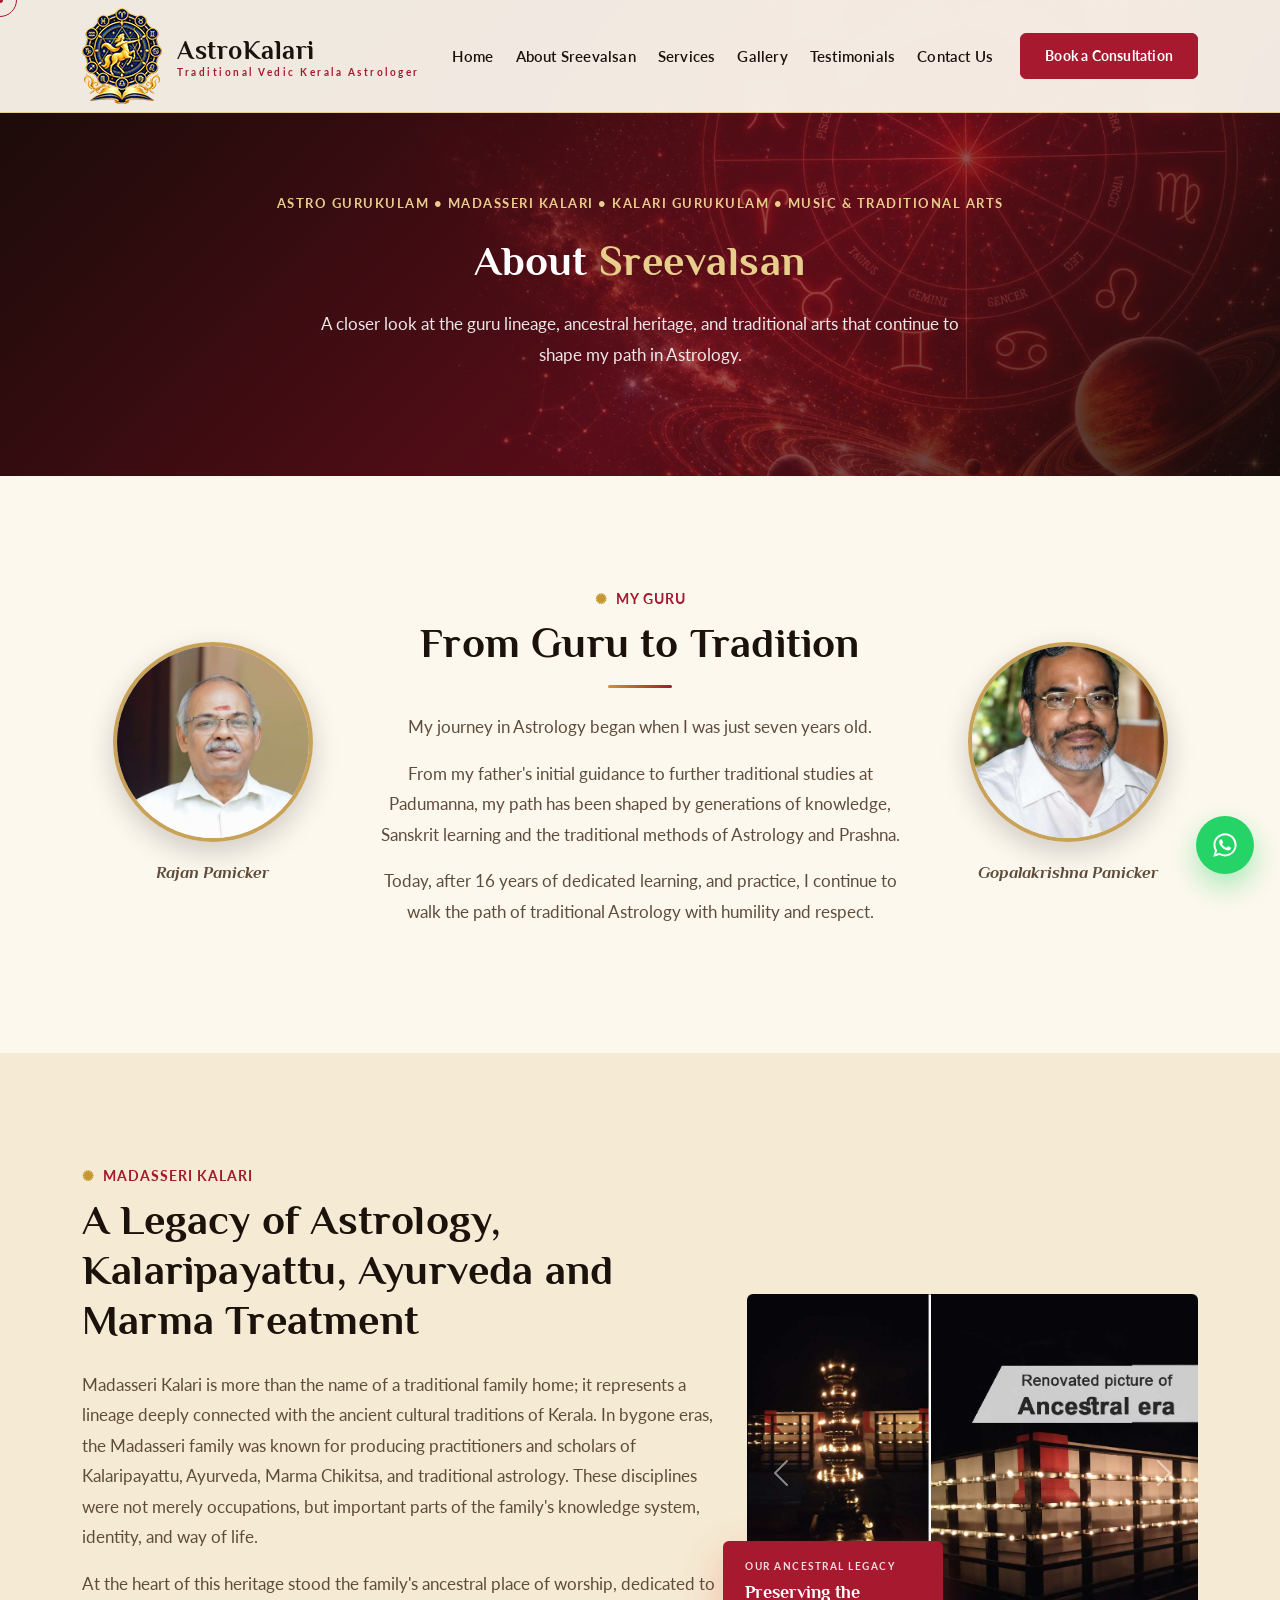
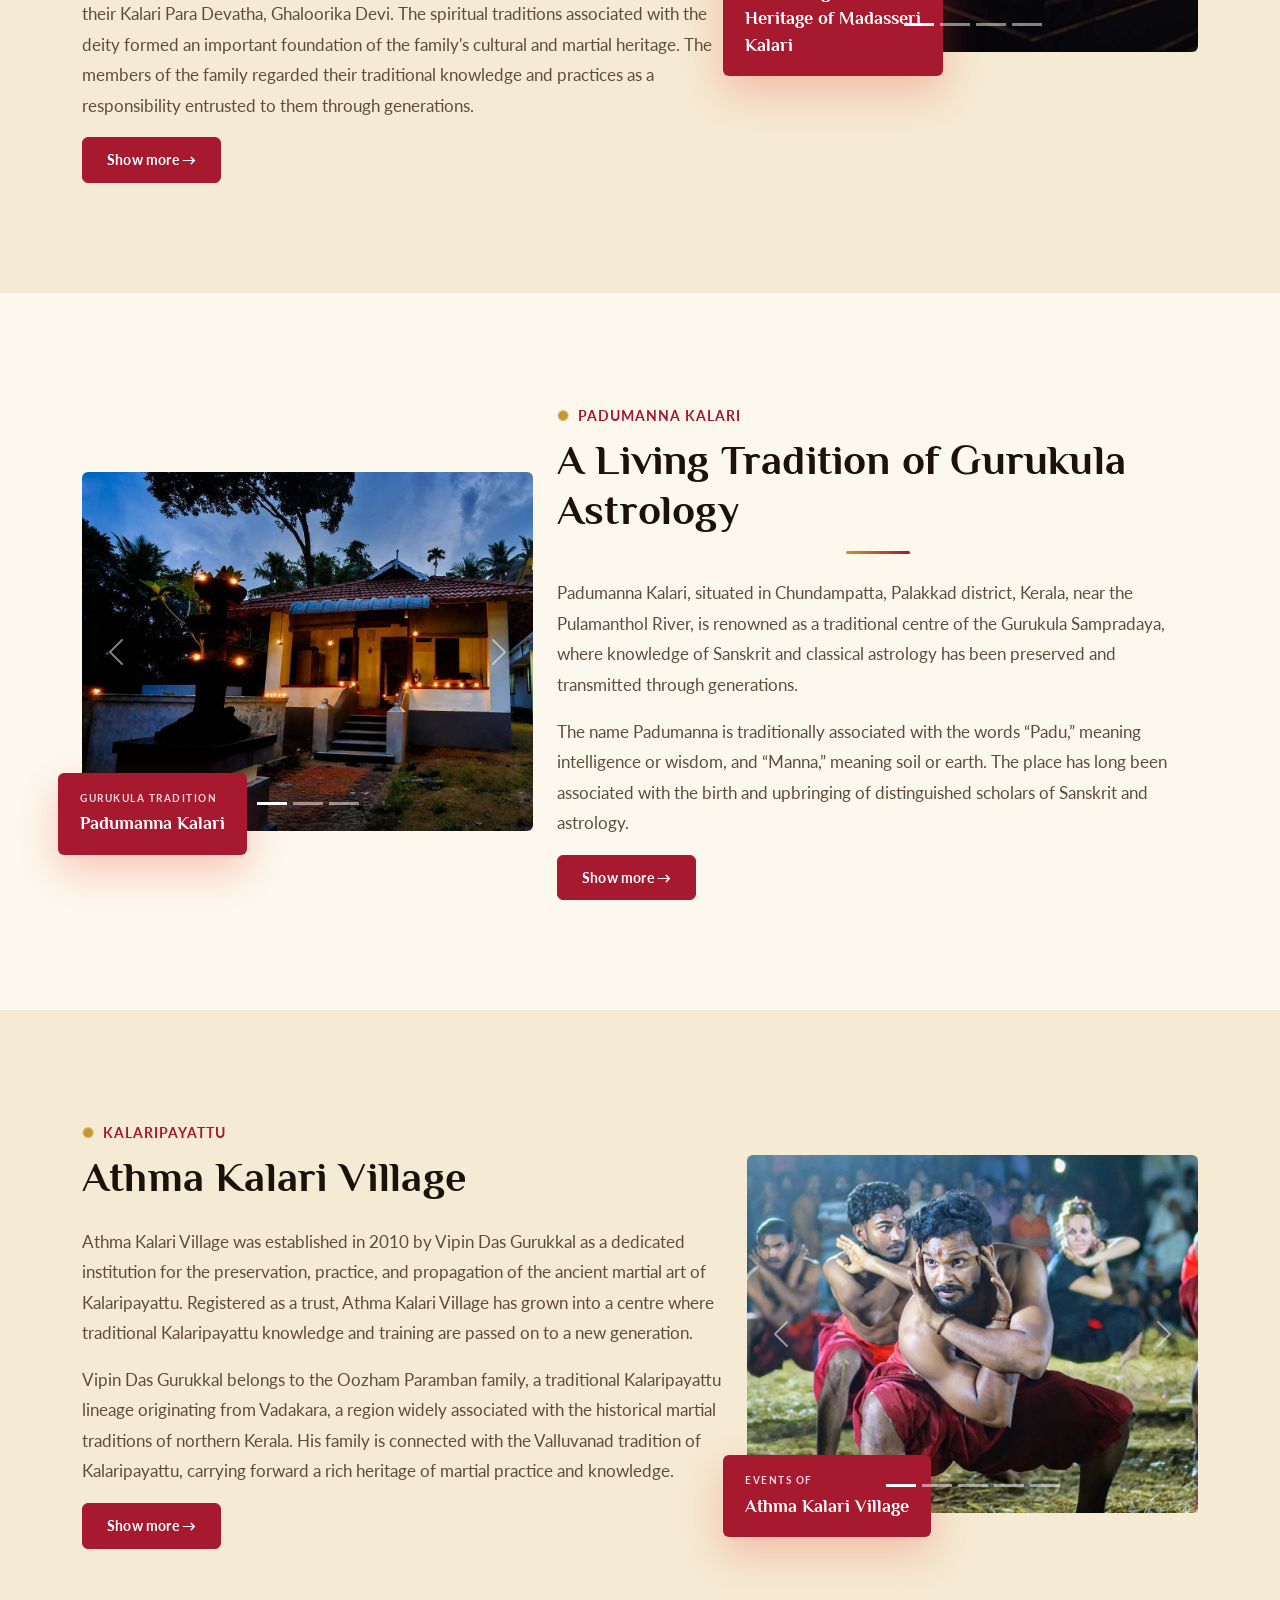
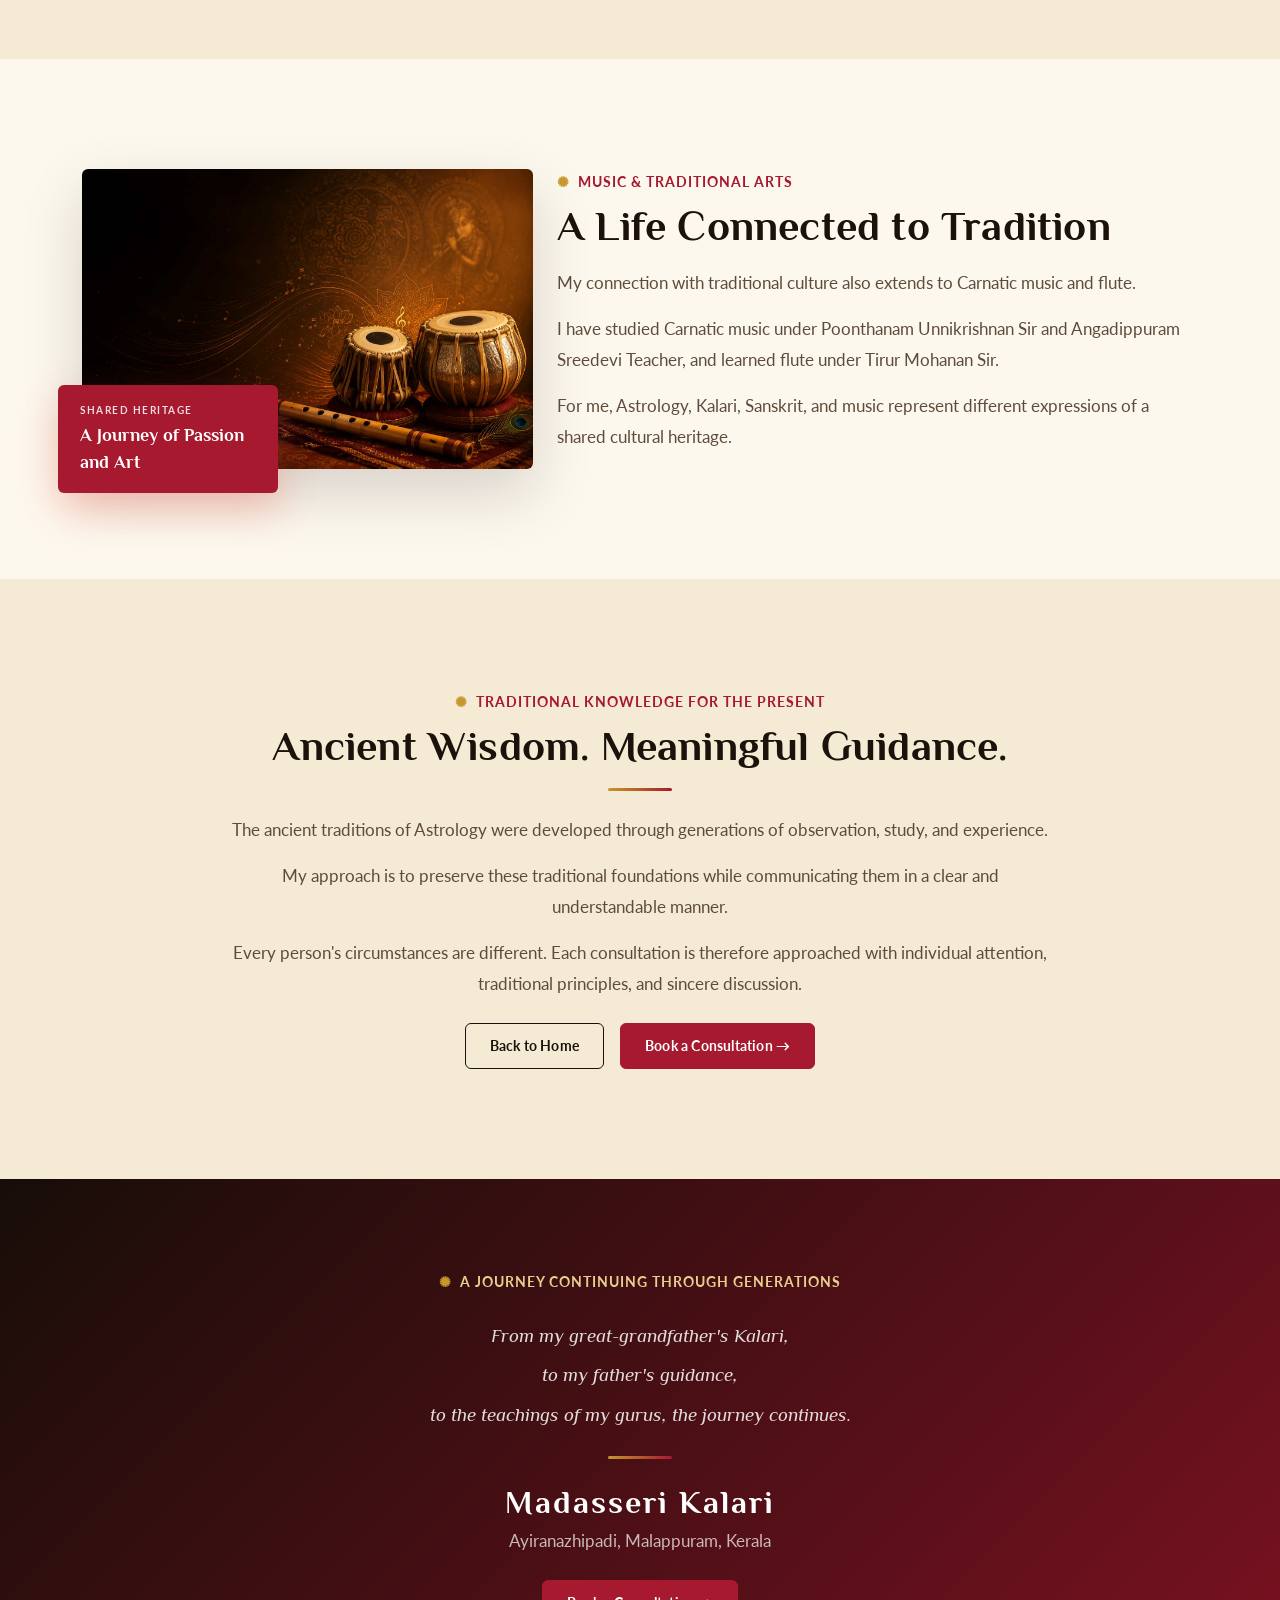
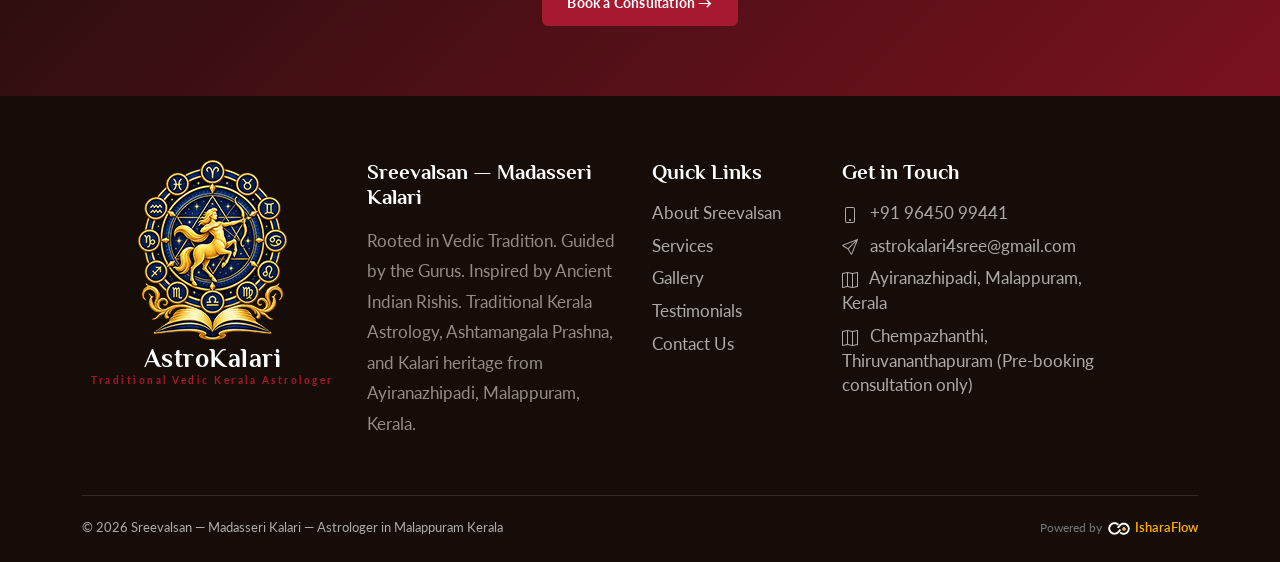
==== commit 04b66ed8: "Content updates" ====
--- a/about.html
+++ b/about.html
@@ -303,9 +303,9 @@
   <div class="container hero-content reveal in">
     <div class="row justify-content-center">
       <div class="col-lg-9 text-center">
-        <span class="hero-kicker">My Guru • Madasseri Kalarickalckal • Music &amp; Traditional Arts • Traditional Knowledge</span>
+        <span class="hero-kicker">Astro Gurukulam • Madasseri Kalari • Kalari Gurukulam •  Music &amp; Traditional Arts</span>
         <h1 style="font-size:2.6rem;">About <em style="display:inline;font-size:1em;color:var(--gold-light);">Sreevalsan</em></h1>
-        <p class="lead-text mx-auto" style="max-width:640px;">A closer look at the guru lineage, ancestral heritage and traditional arts that continue to shape my path in Astrology.</p>
+        <p class="lead-text mx-auto" style="max-width:640px;">A closer look at the guru lineage, ancestral heritage, and traditional arts that continue to shape my path in Astrology.</p>
       </div>
     </div>
   </div>
@@ -327,7 +327,7 @@
         <div class="gold-rule mx-auto"></div>
         <p class="mt-4">My journey in Astrology began when I was just seven years old.</p>
         <p>From my father's initial guidance to further traditional studies at Padumanna, my path has been shaped by generations of knowledge, Sanskrit learning and the traditional methods of Astrology and Prashna.</p>
-        <p>Today, after 16 years of dedicated learning and practice, I continue to walk the path of traditional Astrology with humility and respect.</p>
+        <p>Today, after 16 years of dedicated learning, and practice, I continue to walk the path of traditional Astrology with humility and respect.</p>
       </div>
 	  <div class="col-md-4 col-lg-3 text-center reveal-left mobile-view">
         <div class="guru-portrait">
@@ -386,9 +386,8 @@
       </div>
       <div class="col-lg-7 reveal-left">
         <span class="eyebrow">Madasseri Kalari</span>
-        <h2 class="section-title mt-2 mb-3">A Legacy of Astrology, Kalaripayattu, Ayurveda and Marma Tradition</h2>
-           <p class="mt-4"> Madasseri Kalari is more than the name of a traditional family home; it represents a lineage deeply connected with the ancient cultural traditions of Kerala. In byegone era, of Madasseri family was known for producing practitioners and scholars of Kalaripayattu, Ayurveda, Marma Chikitsa, and traditional astrology. These disciplines were not merely occupations, but important parts of the family's knowledge system, identity, and way of life.
-		  </p>
+        <h2 class="section-title mt-2 mb-3">A Legacy of Astrology, Kalaripayattu, Ayurveda and Marma Treatment</h2>
+           <p class="mt-4">Madasseri Kalari is more than the name of a traditional family home; it represents a lineage deeply connected with the ancient cultural traditions of Kerala. In bygone eras, the Madasseri family was known for producing practitioners and scholars of Kalaripayattu, Ayurveda, Marma Chikitsa, and traditional astrology. These disciplines were not merely occupations, but important parts of the family's knowledge system, identity, and way of life.</p>
 
 		  <p>
 			At the heart of this heritage stood the family's ancestral place of worship, dedicated to their Kalari Para Devatha, Ghaloorika Devi. The spiritual traditions associated with the deity formed an important foundation of the family's cultural and martial heritage. The members of the family regarded their traditional knowledge and practices as a responsibility entrusted to them through generations.
@@ -538,7 +537,7 @@
 			  </p>
 
 			  <p>
-				The lineage continues through the next generation, include sons of Gopalakrishna Panicker, who continue to practise Ashtamangala Prashna in Kerala and beyond.
+				The lineage continues through the next generation, including sons of Gopalakrishna Panicker, who continue to practise Ashtamangala Prashna in Kerala and beyond.
 			  </p>
 
 			  <h3>Knowledge Through Tradition</h3>
@@ -655,7 +654,7 @@
       <div class="col-lg-5 reveal-left">
         <div class="about-img-wrap">
           <img src="img/sreevalsan-panicker-music.png" alt="Sreevalsan's connection with Carnatic music and traditional Kerala arts">
-          <div class="about-badge"><span>Shared Heritage</span>Astrology, Kalari, Sanskrit &amp; Music</div>
+          <div class="about-badge"><span>Shared Heritage</span>A Journey of Passion and Art</div>
         </div>
       </div>
       <div class="col-lg-7 reveal-right">
@@ -663,7 +662,7 @@
         <h2 class="section-title mt-2 mb-3">A Life Connected to Tradition</h2>
         <p>My connection with traditional culture also extends to Carnatic music and flute.</p>
         <p>I have studied Carnatic music under Poonthanam Unnikrishnan Sir and Angadippuram Sreedevi Teacher, and learned flute under Tirur Mohanan Sir.</p>
-        <p>For me, Astrology, Kalari, Sanskrit and music represent different expressions of a shared cultural heritage.</p>
+        <p>For me, Astrology, Kalari, Sanskrit, and music represent different expressions of a shared cultural heritage.</p>
       </div>
     </div>
   </div>
@@ -677,9 +676,9 @@
         <span class="eyebrow">Traditional Knowledge for the Present</span>
         <h2 class="section-title mt-2 mb-3">Ancient Wisdom. Meaningful Guidance.</h2>
         <div class="gold-rule mx-auto"></div>
-        <p class="mt-4">The ancient traditions of Astrology were developed through generations of observation, study and experience.</p>
+        <p class="mt-4">The ancient traditions of Astrology were developed through generations of observation, study, and experience.</p>
         <p>My approach is to preserve these traditional foundations while communicating them in a clear and understandable manner.</p>
-        <p>Every person's circumstances are different. Each consultation is therefore approached with individual attention, traditional principles and sincere discussion.</p>
+        <p>Every person's circumstances are different. Each consultation is therefore approached with individual attention, traditional principles, and sincere discussion.</p>
         <div class="d-flex flex-wrap justify-content-center gap-3 mt-4">
           <a href="index.html" class="btn-outline-ink">Back to Home</a>
           <a href="index.html#contact" class="btn-gold">Book a Consultation →</a>
@@ -745,7 +744,7 @@
 </svg> Ayiranazhipadi, Malappuram, Kerala</li>
  <li class="mb-2"><svg xmlns="http://www.w3.org/2000/svg" width="16" height="16" fill="currentColor" class="bi bi-map" viewBox="0 0 16 16">
   <path fill-rule="evenodd" d="M15.817.113A.5.5 0 0 1 16 .5v14a.5.5 0 0 1-.402.49l-5 1a.5.5 0 0 1-.196 0L5.5 15.01l-4.902.98A.5.5 0 0 1 0 15.5v-14a.5.5 0 0 1 .402-.49l5-1a.5.5 0 0 1 .196 0L10.5.99l4.902-.98a.5.5 0 0 1 .415.103M10 1.91l-4-.8v12.98l4 .8zm1 12.98 4-.8V1.11l-4 .8zm-6-.8V1.11l-4 .8v12.98z"></path>
-</svg> Chembazhanthi, Thiruvananthapuram (Pre-booking consultation only)</li>
+</svg> Chempazhanthi, Thiruvananthapuram (Pre-booking consultation only)</li>
         </ul>
       </div>
     </div>
--- a/css/styles.css
+++ b/css/styles.css
@@ -1 +1 @@
-:root {--cream : #FDF8EE;--cream-deep : #F5EAD3;--ink : #1C120C;--ink-soft : #5E4C3B;--accent : #A6192E;--accent-dark : #7A1121;--accent-light : #F0D9C4;--gold : #C6972E;--gold-light : #E8CE8D;--dark : #170D08;--dark-soft : #2C160F;--line : rgba(28, 18, 12, 0.14);--radius : 6px;}* {box-sizing : border-box;}html {scroll-behavior : smooth;overflow-x : hidden;width : 100%;max-width : 100%;}body {background : var(--cream);color : var(--ink);font-family : 'Lato', sans-serif;font-weight : 400;font-size : 16.5px;overflow-x : hidden;width : 100%;max-width : 100%;position : relative;cursor : none;}h1, h2, h3, h4, .font-display {font-family : 'Philosopher', sans-serif;font-weight : 700;color : var(--ink);letter-spacing : 0.2px;}.eyebrow {font-family : 'Lato', sans-serif;font-size : 0.85rem;letter-spacing : 1px;text-transform : uppercase;color : var(--accent);font-weight : 700;}.eyebrow::before {content : "✺";display : inline-block;margin-right : 8px;color : var(--gold);}.section-title {position : relative;}.gold-rule {width : 64px;height : 3px;background : linear-gradient(90deg, var(--gold), var(--accent));margin : 14px auto 0;border-radius : 3px;}.gold-rule.left {margin : 14px 0 0;}p {color : var(--ink-soft);line-height : 1.85;font-weight : 400;}a {text-decoration : none;color : inherit;}::selection {background : var(--accent-light);color : var(--ink);}.cursor-dot, .cursor-ring {position : fixed;top : 0;left : 0;pointer-events : none;z-index : 9999;border-radius : 50%;transform : translate(-50%, -50%);}.mobile-view {display: none;}.cursor-dot {width : 6px;height : 6px;background : var(--accent);}.cursor-ring {width : 34px;height : 34px;border : 1px solid var(--accent);transition : width .18s, height .18s, border-color .18s, opacity .18s;}.cursor-ring.hover {width : 54px;height : 54px;border-color : var(--ink);}@media (hover:none), (pointer:coarse) {.cursor-dot, .cursor-ring{display : none;}body {cursor : auto;}}.reveal {opacity : 0;transform : translate(0px, 32px);transition : opacity .8s ease, transform .8s ease;}.reveal.in {opacity : 1;transform : translate(0px, 0px);}.reveal-left {opacity : 0;transform : translate(-32px, 0px);transition : opacity .8s ease, transform .8s ease;}.reveal-left.in {opacity : 1;transform : translate(0px, 0px);}.reveal-right {opacity : 0;transform : translate(32px, 0px);transition : opacity .8s ease, transform .8s ease;}.reveal-right.in {opacity : 1;transform : translate(0px, 0px);}.navbar {background : rgba(253, 248, 238, 0.94);backdrop-filter : blur(10px);border-bottom : 1px solid var(--gold-light);padding : 3px 0;transition : padding .3s ease, box-shadow .3s ease;}.navbar.scrolled {padding : 10px 0;box-shadow : 0 6px 24px rgba(20, 15, 10, 0.08);}.navbar-brand {display: flex;align-content: center;align-items: center;}.astrologo img {width: 80px;margin-right: 15px;}.brand-name {font-family : 'Philosopher', sans-serif;font-size : 1.6rem;font-weight : 700;color : var(--ink);letter-spacing : .5px;}.brand-sub {font-family : 'Lato', sans-serif;font-size : 0.6rem;font-weight : 700;letter-spacing : 2.5px;color : var(--accent);display : block;margin-top : -4px;}.nav-link {font-family : 'Lato', sans-serif;font-size : 0.92rem;font-weight : 600;letter-spacing : .2px;color : var(--ink)!important;margin : 0 12px;position : relative;}.nav-link::after {content : "";position : absolute;left : 0;bottom : -4px;width : 0;height : 2px;background : var(--accent);transition : width .3s ease;}.nav-link:hover::after, .nav-link.active::after {width : 100%;}.nav-link.active, .nav-link:hover {color : var(--accent)!important;}.btn-gold {background : var(--accent);color : #fff!important;border : 1px solid var(--accent);font-family : 'Lato', sans-serif;font-weight : 700;font-size : .9rem;letter-spacing : .2px;padding : 11px 24px;border-radius : var(--radius);transition : all .3s ease;display : inline-block;}.btn-gold:hover {background : var(--accent-dark);border-color : var(--accent-dark);color : #fff!important;transform : translateY(-2px);}.btn-outline-ink {border : 1px solid var(--ink);color : var(--ink);font-weight : 700;font-size : .9rem;letter-spacing : .2px;padding : 11px 24px;border-radius : var(--radius);transition : all .3s ease;display : inline-block;}#home .btn-outline-ink {background: white;}#home .btn-outline-ink:hover {color: #a6192e;}.btn-outline-ink:hover {background : var(--ink);color : #fff;transform : translateY(-2px);}.hero {padding : 230px 0 140px;position : relative;overflow : hidden;background: url(../img/beautiful-constellations-with-purple-sky.jpg);background-size: cover;background-position: center;}.hero::before {content: "";position: absolute;z-index: 0;inset: 0px;background: linear-gradient(135deg, rgba(23, 13, 8, 0.88) 0%, rgba(122, 17, 33, 0.72) 60%, rgba(23, 13, 8, 0.85) 100%);}.hero .container {position : relative;z-index : 1;}.hero-kicker {font-family : 'Lato', sans-serif;font-size : .8rem;font-weight : 700;letter-spacing : 1.5px;color : var(--gold-light);text-transform : uppercase;display : inline-block;margin-bottom : 6px;}.hero h1 {font-size : 3.2rem;line-height : 1.18;margin : 18px 0 22px;font-weight : 700;color: #fff;}.hero h1 em {font-style : normal;color : var(--gold-light);font-size : 1.5rem;display : block;margin-top : 10px;letter-spacing : .5px;}.hero p.lead-text {font-size : 1.05rem;max-width : 560px;color: rgba(255, 255, 255, 0.9);}.hero-signature {font-family : 'Philosopher', sans-serif;font-style : italic;color : var(--ink-soft);font-size : 1rem;margin-top : 26px;}.hero-consult-form {background : rgba(255, 255, 255, 0.10);border : 1px solid rgba(255, 255, 255, 0.28);border-radius : 18px;padding : 36px 32px;backdrop-filter : blur(18px) saturate(150%);-webkit-backdrop-filter : blur(18px) saturate(150%);box-shadow : 0 20px 50px rgba(0, 0,0, 0.35);}.hero-consult-form h3 {color : #fff;font-family : 'Philosopher', sans-serif;font-weight : 700;letter-spacing : .5px;margin-bottom : 22px;text-align : center;text-transform : uppercase;font-size : 1.35rem;}.hero-consult-form .form-label {color : rgba(255, 255, 255, 0.85);}.hero-consult-form .form-control, .hero-consult-form .form-select {background : rgba(255, 255, 255, 0.10);border : 1px solid rgba(255, 255, 255, 0.35);color : #fff;}.hero-consult-form .form-control::placeholder, .hero-consult-form .form-select::placeholder {color : rgba(255, 255, 255, 0.6);}.hero-consult-form .form-control:focus, .hero-consult-form .form-select:focus {background : rgba(255, 255, 255, 0.18);border-color : var(--gold-light);box-shadow : 0 0 0 3px rgba(232, 206, 141, 0.25);color : #fff;}.hero-consult-form .form-select option {color : var(--ink);}.hero-consult-form .field-error {color : var(--gold-light);}.hero-consult-form .was-validated-field.is-invalid .form-control, .hero-consult-form .was-validated-field.is-invalid .form-select {border-color : #f0b5b5;}.hero-consult-form .was-validated-field.is-valid .form-control, .hero-consult-form .was-validated-field.is-valid .form-select {border-color : #8fe0b8;}.hero-consult-form .btn-gold {text-transform : uppercase;letter-spacing : 1px;font-size : .85rem;text-align : center;}@media (max-width:991px) {.mobile-view{display: block;}.desktop-view {display: none;}.slider-img .about-badge {position: unset;max-width: unset;margin-top: unset;margin-left: unset;width: 100%;}.hero-consult-form {padding : 30px 24px;margin-top : 10px;}}.chakra-wrap {position : relative;width : 100%;max-width : 480px;margin : 0 auto;aspect-ratio : 1/1;}.chakra-svg {position : absolute;inset : 0;width : 100%;height : 100%;animation : spin 90s linear infinite;}@keyframes spin {from{transform : rotate(0deg);}to {transform : rotate(360deg);}}.chakra-svg .zodiac-label {animation : counterspin 90s linear infinite;transform-origin : center;}@keyframes counterspin {from{transform : rotate(0deg);}to {transform : rotate(-360deg);}}.portrait-frame {position : absolute;left : 50%;top : 50%;transform : translate(-50%, -50%);width : 100%;aspect-ratio : 1/1;border-radius : 50%;overflow : hidden;box-shadow : 0 20px 60px rgba(20, 15, 10, 0.22);}.portrait-frame img {width : 100%;height : 100%;object-fit : cover;object-position : center 15%;}.hero-ring-dot {position : absolute;width : 10px;height : 10px;background : var(--accent);border-radius : 50%;box-shadow : 0 0 0 6px rgba(238, 81, 63, 0.14);}.stats-bar {background : var(--dark);border-top : 1px solid var(--line);border-bottom : 1px solid var(--line);padding : 25px 0;}.stat-num {font-family : 'Philosopher', sans-serif;font-weight : 700;font-size : 2.8rem;color : var(--accent);}.stat-label {font-size : .8rem;font-weight : 600;letter-spacing : .5px;color : rgba(255, 255, 255, 0.7);text-transform : uppercase;}.about-img-wrap {position : relative;}.about-img-wrap img {width : 100%;border-radius : var(--radius);box-shadow : 0 24px 60px rgba(20, 15, 10, 0.16);}.about-badge {position : absolute;bottom : -24px;left : -24px;background : var(--accent);color : #fff;padding : 18px 22px;font-family : 'Philosopher', sans-serif;font-weight : 700;font-size : 1.1rem;max-width : 220px;border-radius : var(--radius);box-shadow : 0 16px 40px rgba(238, 81, 63, 0.3);}.about-badge span {display : block;font-family : 'Lato', sans-serif;font-weight : 700;font-size : .65rem;letter-spacing : 1.5px;text-transform : uppercase;color : rgba(255, 255, 255, 0.85);margin-bottom : 4px;}.section {padding : 110px 0;}#services {padding: 0 0;}#kalari {padding-bottom: 0;}.section-title {font-size : 2.6rem;font-weight : 700;}.section-sub {max-width : 560px;margin : 0 auto;}.service-card {background : var(--cream-deep);border : 1px solid var(--line);padding : 42px 32px;border-radius : var(--radius);transition : transform .35s ease, box-shadow .35s ease, background .35s ease;height : 100%;}.service-card:hover {transform : translateY(-8px);box-shadow : 0 24px 50px rgba(20, 15, 10, 0.12);background : var(--accent);}.service-card:hover h4, .service-card:hover p {color : #fff;}.service-card:hover .service-icon svg {stroke : #fff;}.service-icon {width : 52px;height : 52px;}.service-icon svg {width : 100%;height : 100%;stroke : var(--accent);transition : stroke .35s ease;}.additional-services {background : var(--dark);border : 1px solid var(--line);padding : 44px;border-radius : var(--radius);}.additional-services .eyebrow {color : var(--accent);}.additional-services h4 {color : #fff;}.additional-services ul {list-style : none;padding : 0;margin : 0;}.additional-services li {padding : 9px 0;border-bottom : 1px dashed rgba(255, 255, 255, 0.15);font-size : .92rem;color : rgba(255, 255, 255, 0.75);display : flex;align-items : center;gap : 10px;}.additional-services li:last-child {border-bottom : none;}.additional-services li::before {content : "✦";color : var(--accent);font-size : .75rem;}.section-alt {background : var(--cream-deep);}.testimonial-card {background : #fff;border : 1px solid var(--line);padding : 26px 27px;border-radius : var(--radius);height : 99%;}.testimonial-mark {font-family : 'Philosopher', sans-serif;font-weight : 700;font-size : 3rem;color : var(--accent);line-height : 1;}.testimonial-name {font-family : 'Lato', sans-serif;font-weight : 700;font-size : .85rem;letter-spacing : .5px;color : var(--ink);text-transform : uppercase;}.testimonial-loc {font-size : .8rem;color : var(--ink-soft);}.award-item {text-align : center;padding : 36px 20px;background : #fff;border : 1px solid var(--line);border-radius : var(--radius);height : 100%;transition : background .3s ease;}.award-item:hover {background : var(--accent);}.award-item:hover p, .award-item:hover .award-icon {color : #fff;stroke : #fff;}.award-icon {width : 44px;height : 44px;margin : 0 auto 16px;stroke : var(--accent);transition : stroke .3s ease;}.gallery-item {position : relative;overflow : hidden;border-radius : var(--radius);aspect-ratio : 1/1;box-shadow : 0 10px 30px rgba(20, 15, 10, 0.1);}.gallery-item img, .gallery-item svg {width : 100%;height : 100%;object-fit : cover;display : block;transition : transform .6s ease;}.gallery-item:hover img, .gallery-item:hover svg {transform : scale(1.08);}.gallery-caption {position : absolute;left : 0;right : 0;bottom : 0;padding : 16px 18px;background : linear-gradient(0deg, rgba(21, 18, 15, 0.88) 0%, rgba(21, 18, 15, 0) 100%);color : #fff;font-family : 'Philosopher', sans-serif;font-weight : 700;font-size : 1rem;transform : translateY(8px);opacity : 0;transition : opacity .35s ease, transform .35s ease;}.gallery-item:hover .gallery-caption {opacity : 1;transform : translateY(0);}.gallery-tab {font-family: 'Lato', sans-serif;font-weight: 700;font-size: .85rem;letter-spacing: .3px;background: transparent;border: 1px solid var(--line);color: var(--ink-soft);padding: 10px 22px;border-radius: 50px;transition: all .3s ease;cursor: pointer;}.gallery-tabs {display: flex;flex-wrap: wrap;justify-content: center;gap: 10px;margin-bottom: 38px;}.gallery-tab.active {background: var(--accent);border-color: var(--accent);color: #fff;}.gallery-tab:hover {border-color: var(--accent);color: #be902c;}@media (max-width:767px) {.gallery-caption{opacity : 1;transform : translateY(0);font-size : .85rem;padding : 12px;}}.accordion-item {background : var(--accent);border : none;border-radius : var(--radius);margin-bottom : 14px;overflow : hidden;}.accordion-button {background : transparent;font-family : 'Philosopher', sans-serif;font-weight : 700;font-size : 1.15rem;color : #fff;padding : 20px 24px;box-shadow : none!important;}.accordion-button:not(.collapsed) {color : #fff;background : rgba(0, 0,0, 0.08);}.accordion-button::after {filter : brightness(0) invert(1);}.accordion-body {padding : 0 24px 24px;color : rgba(255, 255, 255, 0.9);}.contact-item .contact-link:hover {color: #c6972e;}.cta-band {background : linear-gradient(135deg, var(--dark) 0%, var(--dark-soft) 100%);color : #fff;padding : 90px 0;text-align : center;position : relative;overflow : hidden;}.cta-band h2 {color : #fff;}.cta-band p {color : rgba(255, 255, 255, 0.7);}.contact-item {border : 1px solid var(--line);padding : 30px 26px;border-radius : var(--radius);height : 100%;background : var(--cream-deep);transition : background .3s ease;}.contact-link {color : inherit;text-decoration : none;transition : color .2s ease;}.contact-link:hover {color : var(--accent);text-decoration : underline;}.contact-item:hover {background : var(--accent);}.contact-item:hover p, .contact-item:hover .eyebrow {color : #fff;}.contact-item .eyebrow {display : block;margin-bottom : 8px;}footer {background : var(--dark);color : rgba(255, 255, 255, 0.65);padding : 64px 0 24px;}footer h5 {color : #fff;font-family : 'Philosopher', sans-serif;font-weight : 700;font-size : 1.3rem;}footer a {color : rgba(255, 255, 255, 0.65);transition : color .25s ease;}footer a:hover {color : var(--accent);}footer .mb-2 svg {margin-right: 8px;}.astrofootername {text-align: center;}.astrofootername .brand-name {color: white;}.footerlogo img {margin: auto;display: block;max-width: 150px;}.footer-bottom {border-top : 1px solid rgba(255, 255, 255, 0.12);margin-top : 40px;padding-top : 22px;font-size : .8rem;}.whatsapp-float {position : fixed;right : 26px;bottom : 26px;width : 58px;height : 58px;background : #25D366;border-radius : 50%;display : flex;align-items : center;justify-content : center;box-shadow : 0 12px 30px rgba(37, 211, 102, 0.4);z-index : 1000;transition : transform .25s ease;}.whatsapp-float:hover {transform : scale(1.08);}.back-to-top {position : fixed;right : 26px;bottom : 96px;width : 46px;height : 46px;background : var(--accent);color : #fff;border-radius : 50%;display : flex;align-items : center;justify-content : center;z-index : 1000;opacity : 0;pointer-events : none;transition : opacity .3s ease, transform .3s ease;border : 1px solid var(--accent);}.back-to-top.show {opacity : 1;pointer-events : auto;}.back-to-top:hover {background : var(--accent-dark);border-color : var(--accent-dark);}.review-btn {display : inline-flex;align-items : center;gap : 10px;background : #fff;border : 1px solid var(--line);color : var(--ink);font-family : 'Lato', sans-serif;font-weight : 700;font-size : .9rem;padding : 11px 22px;border-radius : 50px;box-shadow : 0 6px 18px rgba(20, 15, 10, 0.06);transition : all .25s ease;}.review-btn:hover {transform : translateY(-2px);box-shadow : 0 12px 26px rgba(20, 15, 10, 0.12);border-color : var(--accent);}.testimonial-slider {overflow : hidden;}.testimonial-track {display : flex;gap : 24px;transition : transform .5s cubic-bezier(.4, 0,.2, 1);}.testimonial-slide {flex : 0 0 calc(33.333% - 16px);min-width : 0;}.testimonial-slide .testimonial-card {margin : 2px;}.slider-controls {display : flex;align-items : center;justify-content : center;gap : 22px;margin-top : 36px;}.slider-btn {width : 44px;height : 44px;border-radius : 50%;border : 1px solid var(--line);background : #fff;color : var(--ink);display : flex;align-items : center;justify-content : center;transition : all .25s ease;flex : 0 0 auto;}.slider-btn:hover {background : var(--accent);border-color : var(--accent);color : #fff;}.slider-btn:disabled {opacity : .35;cursor : default;}.slider-btn:disabled:hover {background : #fff;border-color : var(--line);color : var(--ink);}.slider-dots {display : flex;gap : 8px;}.slider-dots .dot {width : 8px;height : 8px;border-radius : 50%;background : var(--line);border : none;padding : 0;transition : all .25s ease;}.slider-dots .dot.active {background : var(--accent);width : 22px;border-radius : 5px;}.powered-by {display: flex;align-items: center;justify-content: center;gap: 6px;font-size: 12px;color: #777;}.powered-by a {display: inline-flex;align-items: center;gap: 5px;color: #ffb000;text-decoration: none;}.powered-by img {width: 22px;object-fit: contain;}.powered-by strong {font-size: 13px;font-weight: 600;}@media (max-width:991px) {.testimonial-slide{flex : 0 0 calc(50% - 12px);}.about-badge {display: inline-block;}}@media (max-width:576px) {.testimonial-slide{flex : 0 0 100%;}}.contact-form-wrap {background : var(--cream-deep);border : 1px solid var(--line);border-radius : var(--radius);padding : 40px;}.contact-form-wrap h4 {font-family : 'Philosopher', sans-serif;font-weight : 700;}.form-label {font-family : 'Lato', sans-serif;font-weight : 700;font-size : .85rem;color : var(--ink);margin-bottom : 6px;}.form-control, .form-select {font-family : 'Lato', sans-serif;border : 1px solid var(--line);border-radius : 8px;padding : 11px 14px;font-size : .95rem;color : var(--ink);background : #fff;transition : border-color .25s ease, box-shadow .25s ease;}.form-control:focus, .form-select:focus {border-color : var(--accent);box-shadow : 0 0 0 3px rgba(238, 81, 63, 0.15);outline : none;}.field-error {display : none;color : var(--accent-dark);font-size : .78rem;margin-top : 5px;}.was-validated-field.is-invalid .field-error {display : block;}.was-validated-field.is-invalid .form-control, .was-validated-field.is-invalid .form-select {border-color : var(--accent-dark);}.was-validated-field.is-valid .form-control, .was-validated-field.is-valid .form-select {border-color : #3aa76d;}.form-alert {display : none;padding : 13px 16px;border-radius : 8px;font-size : .9rem;font-weight : 600;}.form-alert-success {background: rgb(51 12 15);color: #25d366;}.form-alert-error {background : rgba(238, 81, 63, 0.1);color : var(--accent-dark);}.form-alert.show {display : block;}#cfSubmitBtn {border : none;cursor : pointer;}#cfSubmitBtn:disabled {opacity : .6;cursor : default;}.cf-spinner {display : inline-block;width : 14px;height : 14px;border : 2px solid rgba(255, 255, 255, 0.5);border-top-color : #fff;border-radius : 50%;animation : cfspin .7s linear infinite;margin-right : 8px;vertical-align : -2px;}.chakra-wrap img {animation: slowRotate 45s linear infinite;transform-origin: center;}@keyframes slowRotate {0%{transform: rotate(0deg);}100% {transform: rotate(360deg);}}@keyframes cfspin {to{transform : rotate(360deg);}}.map-wrap {border-radius : var(--radius);overflow : hidden;box-shadow : 0 16px 40px rgba(20, 15, 10, 0.1);min-height : 340px;border : 1px solid var(--line);}.map-wrap iframe {display : block;width : 100%;height : 100%;}@media (max-width:1399px) {.nav-link{margin: 0 3px;}}@media (max-width:1199px) {span.brand-sub {letter-spacing: 0.5px;}.nav-item .btn-gold {padding: 8px 11px;font-size: .7rem;}.nav-link {margin: 0 0px;font-size: 0.85rem;}}@media (max-width:991px) {.hero{padding : 130px 0 70px;text-align : center;}.hero p.lead-text {margin : 0 auto;}.hero h1 {font-size : 2.6rem;}.chakra-wrap {margin-top : 50px;max-width : 340px;}.about-badge {position : static;margin-top : -40px;margin-left : 20px;}body {cursor : auto;padding-top: 40px;}.cursor-dot, .cursor-ring {display : none;}.section {padding : 80px 0;}.section-title {font-size : 2.15rem;}.map-wrap {min-height : 320px;}}@media (max-width:991px) {.navbar-collapse{background : #fff;border-radius : var(--radius);padding : 18px 20px;margin-top : 14px;box-shadow : 0 16px 40px rgba(20, 15, 10, 0.12);border : 1px solid var(--line);}.nav-link {margin : 6px 0;display : block;}.navbar-nav .ms-lg-3 {margin-left : 0!important;}.hero .d-flex.flex-wrap.gap-3.mt-4 {justify-content: center;}}@media (max-width:767px) {.navbar{padding : 12px 0;}.brand-name {font-size : 1.3rem;}.stat-num {font-size : 2.1rem;}.additional-services {padding : 30px 22px;}.about-badge {max-width : none;}.contact-form-wrap {padding : 28px 22px;}}@media (max-width:576px) {.hero{padding : 118px 0 56px;}.hero h1 {font-size : 2.05rem;}.hero-kicker {font-size : .72rem;}.hero p.lead-text {font-size : .98rem;}.chakra-wrap {max-width : 260px;margin-top : 36px;}.section {padding : 60px 0;}.section-title {font-size : 1.75rem;}.section-sub {font-size : .94rem;}.service-card {padding : 32px 22px;}.testimonial-card {padding : 28px 22px;}.cta-band {padding : 60px 0;}.cta-band h2 {font-size : 1.9rem;}.about-badge {left : 0;bottom : -18px;padding : 14px 18px;font-size : .95rem;}.contact-item {padding : 22px 18px;}.whatsapp-float {width : 50px;height : 50px;right : 16px;bottom : 16px;}.back-to-top {width : 40px;height : 40px;right : 16px;bottom : 78px;}.slider-controls {gap : 14px;}.col-sm-12 {width : 100%;}}@media (max-width:375px) {.astrologo img {width: 46px;margin-right: 10px;}}+:root {--cream : #FDF8EE;--cream-deep : #F5EAD3;--ink : #1C120C;--ink-soft : #5E4C3B;--accent : #A6192E;--accent-dark : #7A1121;--accent-light : #F0D9C4;--gold : #C6972E;--gold-light : #E8CE8D;--dark : #170D08;--dark-soft : #2C160F;--line : rgba(28, 18, 12, 0.14);--radius : 6px;}* {box-sizing : border-box;}html {scroll-behavior : smooth;overflow-x : hidden;width : 100%;max-width : 100%;}body {background : var(--cream);color : var(--ink);font-family : 'Lato', sans-serif;font-weight : 400;font-size : 16.5px;overflow-x : hidden;width : 100%;max-width : 100%;position : relative;cursor : none;}h1, h2, h3, h4, .font-display {font-family : 'Philosopher', sans-serif;font-weight : 700;color : var(--ink);letter-spacing : 0.2px;}.eyebrow {font-family : 'Lato', sans-serif;font-size : 0.85rem;letter-spacing : 1px;text-transform : uppercase;color : var(--accent);font-weight : 700;}.eyebrow::before {content : "✺";display : inline-block;margin-right : 8px;color : var(--gold);}.section-title {position : relative;}.gold-rule {width : 64px;height : 3px;background : linear-gradient(90deg, var(--gold), var(--accent));margin : 14px auto 0;border-radius : 3px;}.gold-rule.left {margin : 14px 0 0;}p {color : var(--ink-soft);line-height : 1.85;font-weight : 400;}a {text-decoration : none;color : inherit;}::selection {background : var(--accent-light);color : var(--ink);}.cursor-dot, .cursor-ring {position : fixed;top : 0;left : 0;pointer-events : none;z-index : 9999;border-radius : 50%;transform : translate(-50%, -50%);}.mobile-view {display: none;}.cursor-dot {width : 6px;height : 6px;background : var(--accent);}.cursor-ring {width : 34px;height : 34px;border : 1px solid var(--accent);transition : width .18s, height .18s, border-color .18s, opacity .18s;}.cursor-ring.hover {width : 54px;height : 54px;border-color : var(--ink);}@media (hover:none), (pointer:coarse) {.cursor-dot, .cursor-ring{display : none;}body {cursor : auto;}}.reveal {opacity : 0;transform : translate(0px, 32px);transition : opacity .8s ease, transform .8s ease;}.reveal.in {opacity : 1;transform : translate(0px, 0px);}.reveal-left {opacity : 0;transform : translate(-32px, 0px);transition : opacity .8s ease, transform .8s ease;}.top-space {padding-top: 150px !important;}.reveal-left.in {opacity : 1;transform : translate(0px, 0px);}.reveal-right {opacity : 0;transform : translate(32px, 0px);transition : opacity .8s ease, transform .8s ease;}.reveal-right.in {opacity : 1;transform : translate(0px, 0px);}.navbar {background : rgba(253, 248, 238, 0.94);backdrop-filter : blur(10px);border-bottom : 1px solid var(--gold-light);padding : 3px 0;transition : padding .3s ease, box-shadow .3s ease;}.navbar.scrolled {padding : 10px 0;box-shadow : 0 6px 24px rgba(20, 15, 10, 0.08);}.navbar-brand {display: flex;align-content: center;align-items: center;}.astrologo img {width: 80px;margin-right: 15px;}.brand-name {font-family : 'Philosopher', sans-serif;font-size : 1.6rem;font-weight : 700;color : var(--ink);letter-spacing : .5px;}.brand-sub {font-family : 'Lato', sans-serif;font-size : 0.6rem;font-weight : 700;letter-spacing : 2.5px;color : var(--accent);display : block;margin-top : -4px;}.nav-link {font-family : 'Lato', sans-serif;font-size : 0.92rem;font-weight : 600;letter-spacing : .2px;color : var(--ink)!important;margin : 0 12px;position : relative;}.nav-link::after {content : "";position : absolute;left : 0;bottom : -4px;width : 0;height : 2px;background : var(--accent);transition : width .3s ease;}.nav-link:hover::after, .nav-link.active::after {width : 100%;}.nav-link.active, .nav-link:hover {color : var(--accent)!important;}.btn-gold {background : var(--accent);color : #fff!important;border : 1px solid var(--accent);font-family : 'Lato', sans-serif;font-weight : 700;font-size : .9rem;letter-spacing : .2px;padding : 11px 24px;border-radius : var(--radius);transition : all .3s ease;display : inline-block;}.btn-gold:hover {background : var(--accent-dark);border-color : var(--accent-dark);color : #fff!important;transform : translateY(-2px);}.btn-outline-ink {border : 1px solid var(--ink);color : var(--ink);font-weight : 700;font-size : .9rem;letter-spacing : .2px;padding : 11px 24px;border-radius : var(--radius);transition : all .3s ease;display : inline-block;}#home .btn-outline-ink {background: white;}#home .btn-outline-ink:hover {color: #a6192e;}.btn-outline-ink:hover {background : var(--ink);color : #fff;transform : translateY(-2px);}.hero {padding : 230px 0 140px;position : relative;overflow : hidden;background: url(../img/beautiful-constellations-with-purple-sky.jpg);background-size: cover;background-position: center;}.hero::before {content: "";position: absolute;z-index: 0;inset: 0px;background: linear-gradient(135deg, rgba(23, 13, 8, 0.88) 0%, rgba(122, 17, 33, 0.72) 60%, rgba(23, 13, 8, 0.85) 100%);}.hero .container {position : relative;z-index : 1;}.hero-kicker {font-family : 'Lato', sans-serif;font-size : .8rem;font-weight : 700;letter-spacing : 1.5px;color : var(--gold-light);text-transform : uppercase;display : inline-block;margin-bottom : 6px;}.hero h1 {font-size : 3.2rem;line-height : 1.18;margin : 18px 0 22px;font-weight : 700;color: #fff;}.hero h1 em {font-style : normal;color : var(--gold-light);font-size : 1.5rem;display : block;margin-top : 10px;letter-spacing : .5px;}.hero p.lead-text {font-size : 1.05rem;max-width : 560px;color: rgba(255, 255, 255, 0.9);}.hero-signature {font-family : 'Philosopher', sans-serif;font-style : italic;color : var(--ink-soft);font-size : 1rem;margin-top : 26px;}.hero-consult-form {background : rgba(255, 255, 255, 0.10);border : 1px solid rgba(255, 255, 255, 0.28);border-radius : 18px;padding : 36px 32px;backdrop-filter : blur(18px) saturate(150%);-webkit-backdrop-filter : blur(18px) saturate(150%);box-shadow : 0 20px 50px rgba(0, 0,0, 0.35);}.hero-consult-form h3 {color : #fff;font-family : 'Philosopher', sans-serif;font-weight : 700;letter-spacing : .5px;margin-bottom : 22px;text-align : center;text-transform : uppercase;font-size : 1.35rem;}.hero-consult-form .form-label {color : rgba(255, 255, 255, 0.85);}.hero-consult-form .form-control, .hero-consult-form .form-select {background : rgba(255, 255, 255, 0.10);border : 1px solid rgba(255, 255, 255, 0.35);color : #fff;}.hero-consult-form .form-control::placeholder, .hero-consult-form .form-select::placeholder {color : rgba(255, 255, 255, 0.6);}.hero-consult-form .form-control:focus, .hero-consult-form .form-select:focus {background : rgba(255, 255, 255, 0.18);border-color : var(--gold-light);box-shadow : 0 0 0 3px rgba(232, 206, 141, 0.25);color : #fff;}.hero-consult-form .form-select option {color : var(--ink);}.hero-consult-form .field-error {color : var(--gold-light);}.hero-consult-form .was-validated-field.is-invalid .form-control, .hero-consult-form .was-validated-field.is-invalid .form-select {border-color : #f0b5b5;}.hero-consult-form .was-validated-field.is-valid .form-control, .hero-consult-form .was-validated-field.is-valid .form-select {border-color : #8fe0b8;}.hero-consult-form .btn-gold {text-transform : uppercase;letter-spacing : 1px;font-size : .85rem;text-align : center;}@media (max-width:991px) {.mobile-view{display: block;}.desktop-view {display: none;}.slider-img .about-badge {position: unset;max-width: unset;margin-top: unset;margin-left: unset;width: 100%;}.hero-consult-form {padding : 30px 24px;margin-top : 10px;}}.chakra-wrap {position : relative;width : 100%;max-width : 480px;margin : 0 auto;aspect-ratio : 1/1;}.chakra-svg {position : absolute;inset : 0;width : 100%;height : 100%;animation : spin 90s linear infinite;}@keyframes spin {from{transform : rotate(0deg);}to {transform : rotate(360deg);}}.chakra-svg .zodiac-label {animation : counterspin 90s linear infinite;transform-origin : center;}@keyframes counterspin {from{transform : rotate(0deg);}to {transform : rotate(-360deg);}}.portrait-frame {position : absolute;left : 50%;top : 50%;transform : translate(-50%, -50%);width : 100%;aspect-ratio : 1/1;border-radius : 50%;overflow : hidden;box-shadow : 0 20px 60px rgba(20, 15, 10, 0.22);}.portrait-frame img {width : 100%;height : 100%;object-fit : cover;object-position : center 15%;}.hero-ring-dot {position : absolute;width : 10px;height : 10px;background : var(--accent);border-radius : 50%;box-shadow : 0 0 0 6px rgba(238, 81, 63, 0.14);}.stats-bar {background : var(--dark);border-top : 1px solid var(--line);border-bottom : 1px solid var(--line);padding : 25px 0;}.stat-num {font-family : 'Philosopher', sans-serif;font-weight : 700;font-size : 2.8rem;color : var(--accent);}.stat-label {font-size : .8rem;font-weight : 600;letter-spacing : .5px;color : rgba(255, 255, 255, 0.7);text-transform : uppercase;}.about-img-wrap {position : relative;}.about-img-wrap img {width : 100%;border-radius : var(--radius);box-shadow : 0 24px 60px rgba(20, 15, 10, 0.16);}.about-badge {position : absolute;bottom : -24px;left : -24px;background : var(--accent);color : #fff;padding : 18px 22px;font-family : 'Philosopher', sans-serif;font-weight : 700;font-size : 1.1rem;max-width : 220px;border-radius : var(--radius);box-shadow : 0 16px 40px rgba(238, 81, 63, 0.3);}.about-badge span {display : block;font-family : 'Lato', sans-serif;font-weight : 700;font-size : .65rem;letter-spacing : 1.5px;text-transform : uppercase;color : rgba(255, 255, 255, 0.85);margin-bottom : 4px;}.section {padding : 110px 0;}#services {padding: 0 0;}#kalari {padding-bottom: 0;}.section-title {font-size : 2.6rem;font-weight : 700;}.section-sub {max-width : 560px;margin : 0 auto;}.service-card {background : var(--cream-deep);border : 1px solid var(--line);padding : 42px 32px;border-radius : var(--radius);transition : transform .35s ease, box-shadow .35s ease, background .35s ease;height : 100%;}.service-card:hover {transform : translateY(-8px);box-shadow : 0 24px 50px rgba(20, 15, 10, 0.12);background : var(--accent);}.service-card:hover h4, .service-card:hover p {color : #fff;}.service-card:hover .service-icon svg {stroke : #fff;}.service-icon {width : 52px;height : 52px;}.service-icon svg {width : 100%;height : 100%;stroke : var(--accent);transition : stroke .35s ease;}.additional-services {background : var(--dark);border : 1px solid var(--line);padding : 44px;border-radius : var(--radius);}.additional-services .eyebrow {color : var(--accent);}.additional-services h4 {color : #fff;}.additional-services ul {list-style : none;padding : 0;margin : 0;}.additional-services li {padding : 9px 0;border-bottom : 1px dashed rgba(255, 255, 255, 0.15);font-size : .92rem;color : rgba(255, 255, 255, 0.75);display : flex;align-items : center;gap : 10px;}.additional-services li:last-child {border-bottom : none;}.additional-services li::before {content : "✦";color : var(--accent);font-size : .75rem;}.section-alt {background : var(--cream-deep);}.testimonial-card {background : #fff;border : 1px solid var(--line);padding : 26px 27px;border-radius : var(--radius);height : 99%;}.testimonial-mark {font-family : 'Philosopher', sans-serif;font-weight : 700;font-size : 3rem;color : var(--accent);line-height : 1;}.testimonial-name {font-family : 'Lato', sans-serif;font-weight : 700;font-size : .85rem;letter-spacing : .5px;color : var(--ink);text-transform : uppercase;}.testimonial-loc {font-size : .8rem;color : var(--ink-soft);}.award-item {text-align : center;padding : 36px 20px;background : #fff;border : 1px solid var(--line);border-radius : var(--radius);height : 100%;transition : background .3s ease;}.award-item:hover {background : var(--accent);}.award-item:hover p, .award-item:hover .award-icon {color : #fff;stroke : #fff;}.award-icon {width : 44px;height : 44px;margin : 0 auto 16px;stroke : var(--accent);transition : stroke .3s ease;}.gallery-item {position : relative;overflow : hidden;border-radius : var(--radius);aspect-ratio : 1/1;box-shadow : 0 10px 30px rgba(20, 15, 10, 0.1);}.gallery-item img, .gallery-item svg {width : 100%;height : 100%;object-fit : cover;display : block;transition : transform .6s ease;}.gallery-item:hover img, .gallery-item:hover svg {transform : scale(1.08);}.gallery-caption {position : absolute;left : 0;right : 0;bottom : 0;padding : 16px 18px;background : linear-gradient(0deg, rgba(21, 18, 15, 0.88) 0%, rgba(21, 18, 15, 0) 100%);color : #fff;font-family : 'Philosopher', sans-serif;font-weight : 700;font-size : 1rem;transform : translateY(8px);opacity : 0;transition : opacity .35s ease, transform .35s ease;}.gallery-item:hover .gallery-caption {opacity : 1;transform : translateY(0);}.gallery-tab {font-family: 'Lato', sans-serif;font-weight: 700;font-size: .85rem;letter-spacing: .3px;background: transparent;border: 1px solid var(--line);color: var(--ink-soft);padding: 10px 22px;border-radius: 50px;transition: all .3s ease;cursor: pointer;}.gallery-tabs {display: flex;flex-wrap: wrap;justify-content: center;gap: 10px;margin-bottom: 38px;}.gallery-tab.active {background: var(--accent);border-color: var(--accent);color: #fff;}.gallery-tab:hover {border-color: var(--accent);color: #be902c;}@media (max-width:767px) {.gallery-caption{opacity : 1;transform : translateY(0);font-size : .85rem;padding : 12px;}}.accordion-item {background : var(--accent);border : none;border-radius : var(--radius);margin-bottom : 14px;overflow : hidden;}.accordion-button {background : transparent;font-family : 'Philosopher', sans-serif;font-weight : 700;font-size : 1.15rem;color : #fff;padding : 20px 24px;box-shadow : none!important;}.accordion-button:not(.collapsed) {color : #fff;background : rgba(0, 0,0, 0.08);}.accordion-button::after {filter : brightness(0) invert(1);}.accordion-body {padding : 0 24px 24px;color : rgba(255, 255, 255, 0.9);}.contact-item .contact-link:hover {color: #c6972e;}.cta-band {background : linear-gradient(135deg, var(--dark) 0%, var(--dark-soft) 100%);color : #fff;padding : 90px 0;text-align : center;position : relative;overflow : hidden;}.cta-band h2 {color : #fff;}.cta-band p {color : rgba(255, 255, 255, 0.7);}.contact-item {border : 1px solid var(--line);padding : 30px 26px;border-radius : var(--radius);height : 100%;background : var(--cream-deep);transition : background .3s ease;}.contact-link {color : inherit;text-decoration : none;transition : color .2s ease;}.contact-link:hover {color : var(--accent);text-decoration : underline;}.contact-item:hover {background : var(--accent);}.contact-item:hover p, .contact-item:hover .eyebrow {color : #fff;}.contact-item .eyebrow {display : block;margin-bottom : 8px;}footer {background : var(--dark);color : rgba(255, 255, 255, 0.65);padding : 64px 0 24px;}footer h5 {color : #fff;font-family : 'Philosopher', sans-serif;font-weight : 700;font-size : 1.3rem;}footer a {color : rgba(255, 255, 255, 0.65);transition : color .25s ease;}footer a:hover {color : var(--accent);}footer .mb-2 svg {margin-right: 8px;}.astrofootername {text-align: center;}.astrofootername .brand-name {color: white;}.footerlogo img {margin: auto;display: block;max-width: 150px;}.footer-bottom {border-top : 1px solid rgba(255, 255, 255, 0.12);margin-top : 40px;padding-top : 22px;font-size : .8rem;}.whatsapp-float {position : fixed;right : 26px;bottom : 26px;width : 58px;height : 58px;background : #25D366;border-radius : 50%;display : flex;align-items : center;justify-content : center;box-shadow : 0 12px 30px rgba(37, 211, 102, 0.4);z-index : 1000;transition : transform .25s ease;}.whatsapp-float:hover {transform : scale(1.08);}.back-to-top {position : fixed;right : 26px;bottom : 96px;width : 46px;height : 46px;background : var(--accent);color : #fff;border-radius : 50%;display : flex;align-items : center;justify-content : center;z-index : 1000;opacity : 0;pointer-events : none;transition : opacity .3s ease, transform .3s ease;border : 1px solid var(--accent);}.back-to-top.show {opacity : 1;pointer-events : auto;}.back-to-top:hover {background : var(--accent-dark);border-color : var(--accent-dark);}.review-btn {display : inline-flex;align-items : center;gap : 10px;background : #fff;border : 1px solid var(--line);color : var(--ink);font-family : 'Lato', sans-serif;font-weight : 700;font-size : .9rem;padding : 11px 22px;border-radius : 50px;box-shadow : 0 6px 18px rgba(20, 15, 10, 0.06);transition : all .25s ease;}.review-btn:hover {transform : translateY(-2px);box-shadow : 0 12px 26px rgba(20, 15, 10, 0.12);border-color : var(--accent);}.testimonial-slider {overflow : hidden;}.testimonial-track {display : flex;gap : 24px;transition : transform .5s cubic-bezier(.4, 0,.2, 1);}.testimonial-slide {flex : 0 0 calc(33.333% - 16px);min-width : 0;}.testimonial-slide .testimonial-card {margin : 2px;}.slider-controls {display : flex;align-items : center;justify-content : center;gap : 22px;margin-top : 36px;}.slider-btn {width : 44px;height : 44px;border-radius : 50%;border : 1px solid var(--line);background : #fff;color : var(--ink);display : flex;align-items : center;justify-content : center;transition : all .25s ease;flex : 0 0 auto;}.slider-btn:hover {background : var(--accent);border-color : var(--accent);color : #fff;}.slider-btn:disabled {opacity : .35;cursor : default;}.slider-btn:disabled:hover {background : #fff;border-color : var(--line);color : var(--ink);}.slider-dots {display : flex;gap : 8px;}.slider-dots .dot {width : 8px;height : 8px;border-radius : 50%;background : var(--line);border : none;padding : 0;transition : all .25s ease;}.slider-dots .dot.active {background : var(--accent);width : 22px;border-radius : 5px;}.powered-by {display: flex;align-items: center;justify-content: center;gap: 6px;font-size: 12px;color: #777;}.powered-by a {display: inline-flex;align-items: center;gap: 5px;color: #ffb000;text-decoration: none;}.powered-by img {width: 22px;object-fit: contain;}.powered-by strong {font-size: 13px;font-weight: 600;}@media (max-width:991px) {.testimonial-slide{flex : 0 0 calc(50% - 12px);}.about-badge {display: inline-block;}}@media (max-width:576px) {.testimonial-slide{flex : 0 0 100%;}}.contact-form-wrap {background : var(--cream-deep);border : 1px solid var(--line);border-radius : var(--radius);padding : 40px;}.contact-form-wrap h4 {font-family : 'Philosopher', sans-serif;font-weight : 700;}.form-label {font-family : 'Lato', sans-serif;font-weight : 700;font-size : .85rem;color : var(--ink);margin-bottom : 6px;}.form-control, .form-select {font-family : 'Lato', sans-serif;border : 1px solid var(--line);border-radius : 8px;padding : 11px 14px;font-size : .95rem;color : var(--ink);background : #fff;transition : border-color .25s ease, box-shadow .25s ease;}.form-control:focus, .form-select:focus {border-color : var(--accent);box-shadow : 0 0 0 3px rgba(238, 81, 63, 0.15);outline : none;}.field-error {display : none;color : var(--accent-dark);font-size : .78rem;margin-top : 5px;}.was-validated-field.is-invalid .field-error {display : block;}.was-validated-field.is-invalid .form-control, .was-validated-field.is-invalid .form-select {border-color : var(--accent-dark);}.was-validated-field.is-valid .form-control, .was-validated-field.is-valid .form-select {border-color : #3aa76d;}.form-alert {display : none;padding : 13px 16px;border-radius : 8px;font-size : .9rem;font-weight : 600;}.form-alert-success {background: rgb(51 12 15);color: #25d366;}.form-alert-error {background : rgba(238, 81, 63, 0.1);color : var(--accent-dark);}.form-alert.show {display : block;}#cfSubmitBtn {border : none;cursor : pointer;}#cfSubmitBtn:disabled {opacity : .6;cursor : default;}.cf-spinner {display : inline-block;width : 14px;height : 14px;border : 2px solid rgba(255, 255, 255, 0.5);border-top-color : #fff;border-radius : 50%;animation : cfspin .7s linear infinite;margin-right : 8px;vertical-align : -2px;}.chakra-wrap img {animation: slowRotate 45s linear infinite;transform-origin: center;}@keyframes slowRotate {0%{transform: rotate(0deg);}100% {transform: rotate(360deg);}}@keyframes cfspin {to{transform : rotate(360deg);}}.map-wrap {border-radius : var(--radius);overflow : hidden;box-shadow : 0 16px 40px rgba(20, 15, 10, 0.1);min-height : 340px;border : 1px solid var(--line);}.map-wrap iframe {display : block;width : 100%;height : 100%;}@media (max-width:1399px) {.nav-link{margin: 0 3px;}}@media (max-width:1199px) {span.brand-sub {letter-spacing: 0.5px;}.nav-item .btn-gold {padding: 8px 11px;font-size: .7rem;}.nav-link {margin: 0 0px;font-size: 0.85rem;}}@media (max-width:991px) {.hero{padding : 130px 0 70px;text-align : center;}.hero p.lead-text {margin : 0 auto;}.hero h1 {font-size : 2.6rem;}.chakra-wrap {margin-top : 50px;max-width : 340px;}.about-badge {position : static;margin-top : -40px;margin-left : 20px;}body {cursor : auto;padding-top: 40px;}.cursor-dot, .cursor-ring {display : none;}.section {padding : 80px 0;}.section-title {font-size : 2.15rem;}.map-wrap {min-height : 320px;}}@media (max-width:991px) {.navbar-collapse{background : #fff;border-radius : var(--radius);padding : 18px 20px;margin-top : 14px;box-shadow : 0 16px 40px rgba(20, 15, 10, 0.12);border : 1px solid var(--line);}.nav-link {margin : 6px 0;display : block;}.navbar-nav .ms-lg-3 {margin-left : 0!important;}.hero .d-flex.flex-wrap.gap-3.mt-4 {justify-content: center;}}@media (max-width:767px) {.navbar{padding : 12px 0;}.brand-name {font-size : 1.3rem;}.stat-num {font-size : 2.1rem;}.additional-services {padding : 30px 22px;}.about-badge {max-width : none;}.contact-form-wrap {padding : 28px 22px;}}@media (max-width:576px) {.hero{padding : 118px 0 56px;}.hero h1 {font-size : 2.05rem;}.hero-kicker {font-size : .72rem;}.hero p.lead-text {font-size : .98rem;}.chakra-wrap {max-width : 260px;margin-top : 36px;}.section {padding : 60px 0;}.section-title {font-size : 1.75rem;}.section-sub {font-size : .94rem;}.service-card {padding : 32px 22px;}.testimonial-card {padding : 28px 22px;}.cta-band {padding : 60px 0;}.cta-band h2 {font-size : 1.9rem;}.about-badge {left : 0;bottom : -18px;padding : 14px 18px;font-size : .95rem;}.contact-item {padding : 22px 18px;}.whatsapp-float {width : 50px;height : 50px;right : 16px;bottom : 16px;}.back-to-top {width : 40px;height : 40px;right : 16px;bottom : 78px;}.slider-controls {gap : 14px;}.col-sm-12 {width : 100%;}}@media (max-width:375px) {.astrologo img {width: 46px;margin-right: 10px;}}
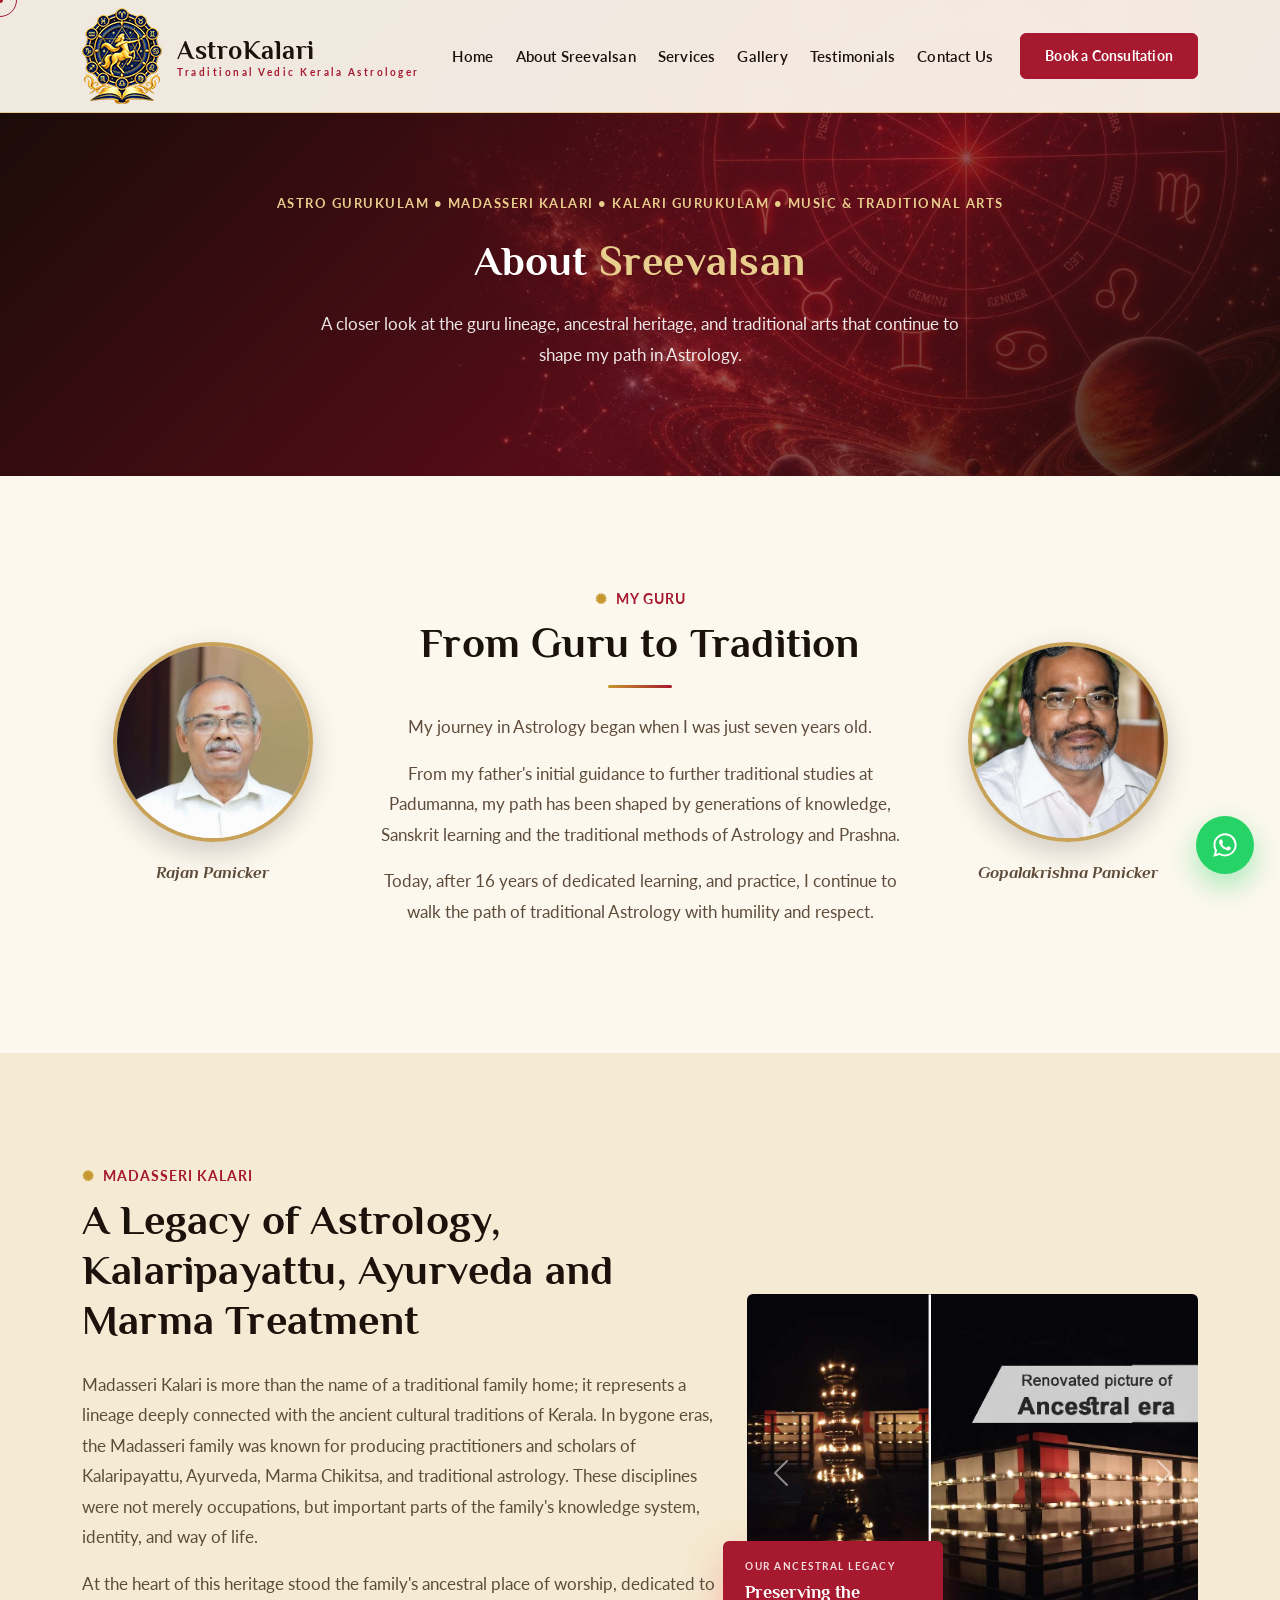
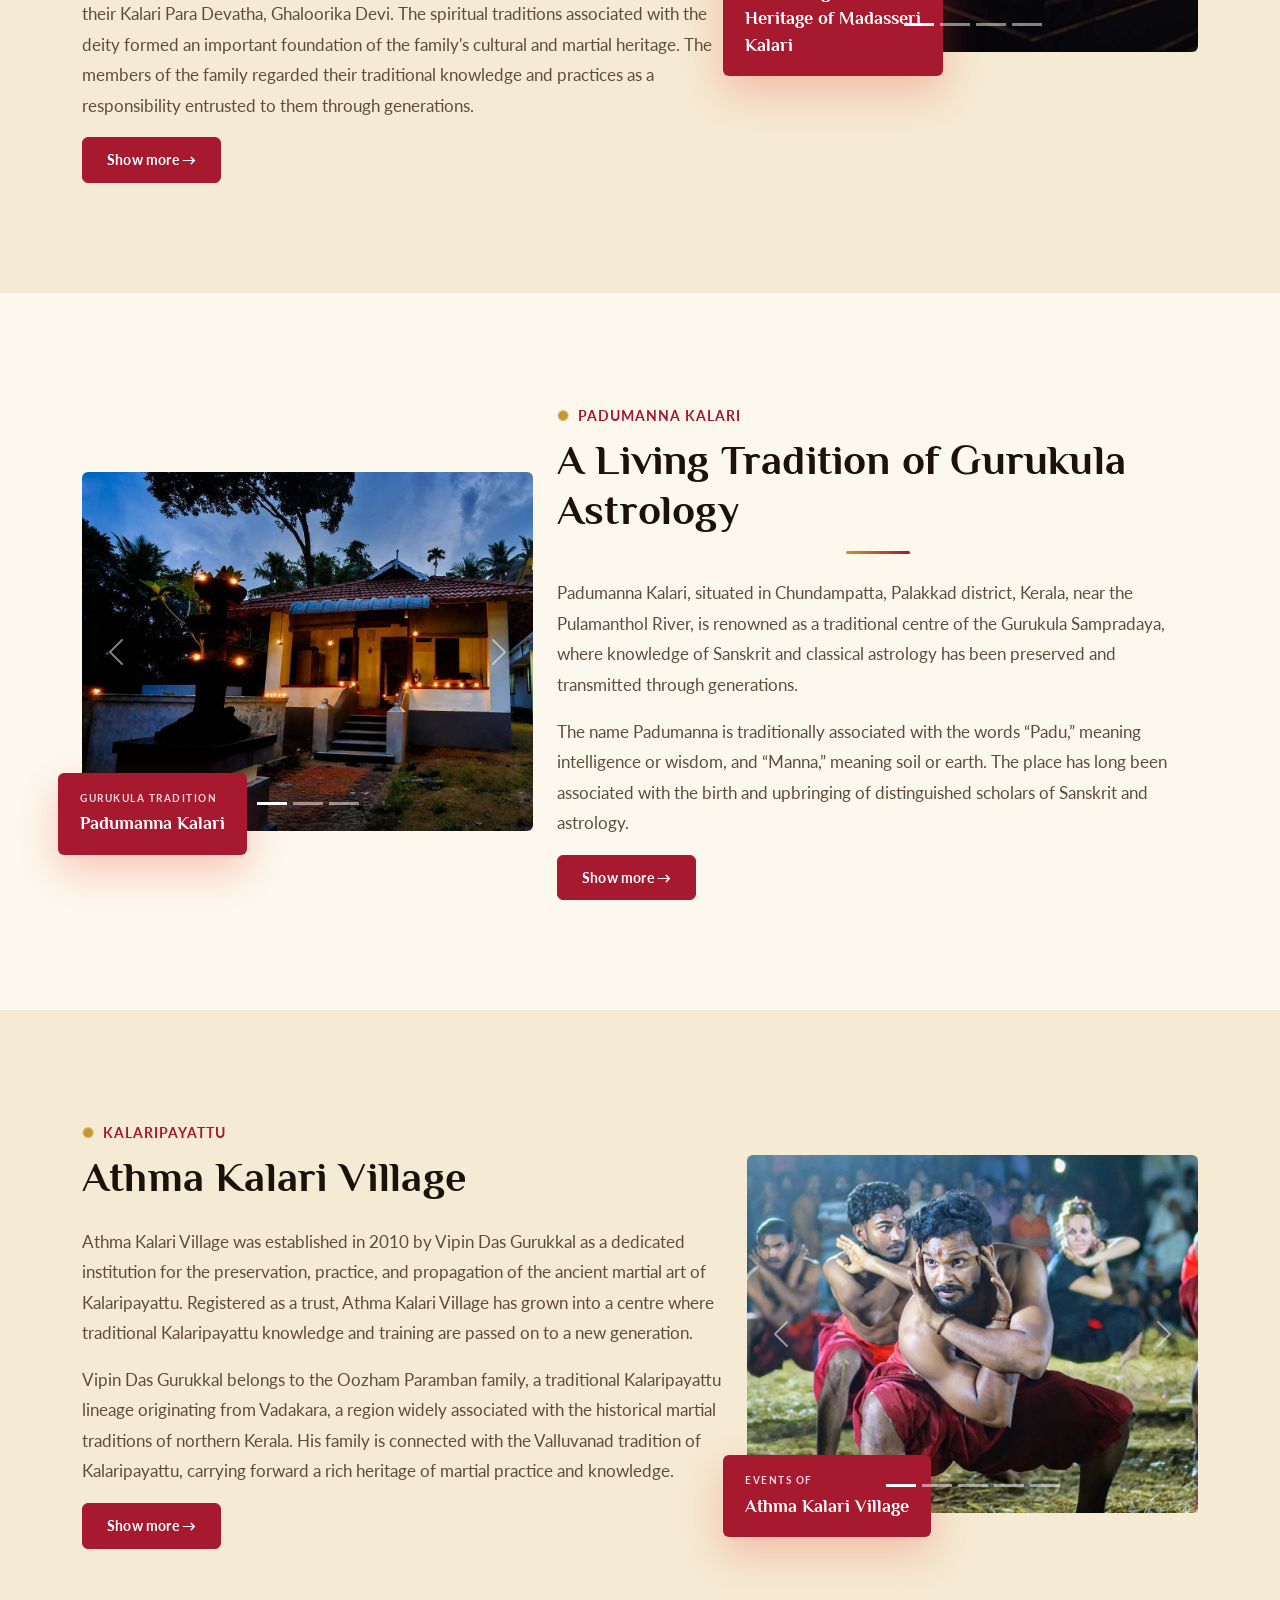
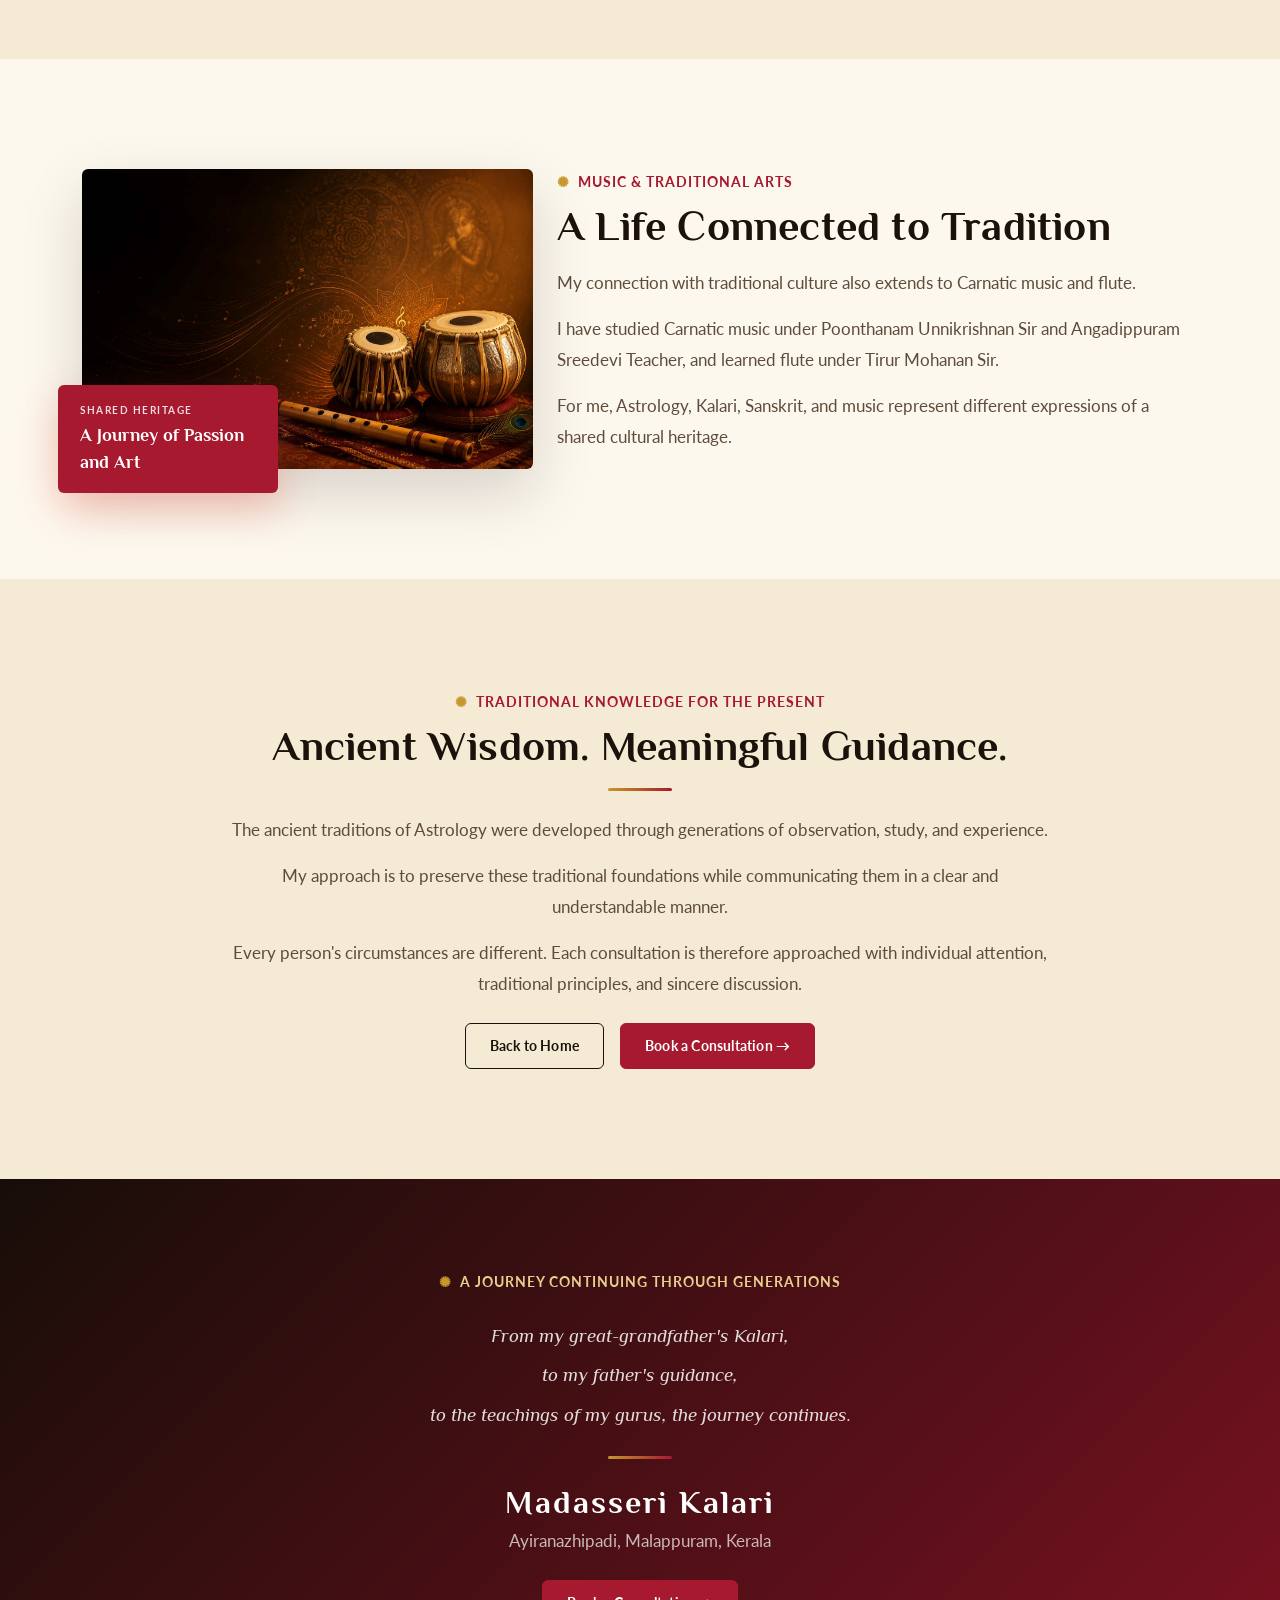
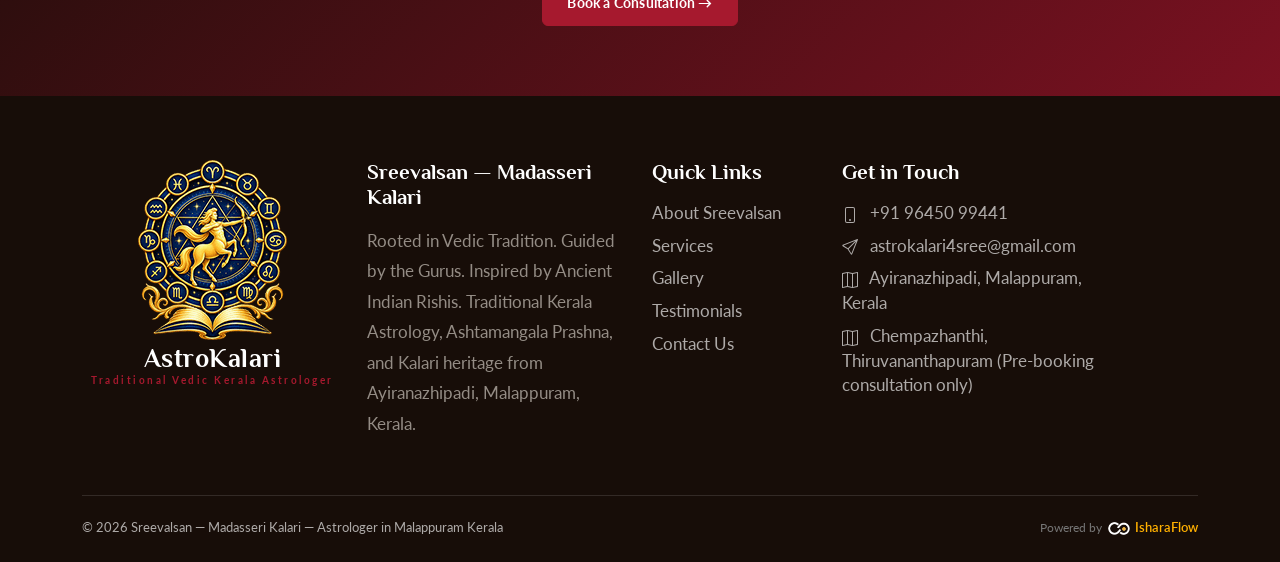
==== commit 0e4d1a40: "Add files via upload booking" ====
--- a/about.html
+++ b/about.html
@@ -5,7 +5,7 @@
 <meta name="viewport" content="width=device-width, initial-scale=1.0">
 <title>About Sreevalsan Madasseri | Kerala Vedic Astrologer & Kalari Heritage | AstroKalari</title>
 <meta name="description" content="Meet Sreevalsan Madasseri — a traditional Kerala Vedic astrologer trained since age seven in the Guru-Shishya tradition, with 16 years of practice in Jyothisha, Ashtamangala Prashna, Kalaripayattu, Ayurveda and Marma at Madasseri Kalari, Malappuram.">
-<meta name="keywords" content="astrologer, best astrologer in kerala, best astrologer in malappuram, best astrologer near me, panicker astrologer, panikker, jyolsyan, kaniyan, sreevalsan, kerala vedic astrologer, jyothisha, ashtamangala prashna, traditional prashna, Madasseri Kalarickal, malappuram astrologer, kerala heritage, kalaripayattu">
+<meta name="keywords" content="astrology, astrologer near me, astrology by date of birth, astrology signs, astrology app, free astrology, ai astrology, malayalam astrology, astrology tamil, malayalam hindi, best astrologer in kerala, best astrologer in malappuram, best astrologer near me, panicker astrologer, panikker, jyolsyan, kaniyan, sreevalsan, kerala vedic astrologer, jyothisha, ashtamangala prashna, traditional prashna, Madasseri Kalarickal, malappuram astrologer, kerala heritage, kalaripayattu">
 <meta name="author" content="Sreevalsan">
 <link rel="canonical" href="https://www.astrokalari.com/about.html">
 
--- a/css/styles.css
+++ b/css/styles.css
@@ -1 +1 @@
-:root {--cream : #FDF8EE;--cream-deep : #F5EAD3;--ink : #1C120C;--ink-soft : #5E4C3B;--accent : #A6192E;--accent-dark : #7A1121;--accent-light : #F0D9C4;--gold : #C6972E;--gold-light : #E8CE8D;--dark : #170D08;--dark-soft : #2C160F;--line : rgba(28, 18, 12, 0.14);--radius : 6px;}* {box-sizing : border-box;}html {scroll-behavior : smooth;overflow-x : hidden;width : 100%;max-width : 100%;}body {background : var(--cream);color : var(--ink);font-family : 'Lato', sans-serif;font-weight : 400;font-size : 16.5px;overflow-x : hidden;width : 100%;max-width : 100%;position : relative;cursor : none;}h1, h2, h3, h4, .font-display {font-family : 'Philosopher', sans-serif;font-weight : 700;color : var(--ink);letter-spacing : 0.2px;}.eyebrow {font-family : 'Lato', sans-serif;font-size : 0.85rem;letter-spacing : 1px;text-transform : uppercase;color : var(--accent);font-weight : 700;}.eyebrow::before {content : "✺";display : inline-block;margin-right : 8px;color : var(--gold);}.section-title {position : relative;}.gold-rule {width : 64px;height : 3px;background : linear-gradient(90deg, var(--gold), var(--accent));margin : 14px auto 0;border-radius : 3px;}.gold-rule.left {margin : 14px 0 0;}p {color : var(--ink-soft);line-height : 1.85;font-weight : 400;}a {text-decoration : none;color : inherit;}::selection {background : var(--accent-light);color : var(--ink);}.cursor-dot, .cursor-ring {position : fixed;top : 0;left : 0;pointer-events : none;z-index : 9999;border-radius : 50%;transform : translate(-50%, -50%);}.mobile-view {display: none;}.cursor-dot {width : 6px;height : 6px;background : var(--accent);}.cursor-ring {width : 34px;height : 34px;border : 1px solid var(--accent);transition : width .18s, height .18s, border-color .18s, opacity .18s;}.cursor-ring.hover {width : 54px;height : 54px;border-color : var(--ink);}@media (hover:none), (pointer:coarse) {.cursor-dot, .cursor-ring{display : none;}body {cursor : auto;}}.reveal {opacity : 0;transform : translate(0px, 32px);transition : opacity .8s ease, transform .8s ease;}.reveal.in {opacity : 1;transform : translate(0px, 0px);}.reveal-left {opacity : 0;transform : translate(-32px, 0px);transition : opacity .8s ease, transform .8s ease;}.top-space {padding-top: 150px !important;}.reveal-left.in {opacity : 1;transform : translate(0px, 0px);}.reveal-right {opacity : 0;transform : translate(32px, 0px);transition : opacity .8s ease, transform .8s ease;}.reveal-right.in {opacity : 1;transform : translate(0px, 0px);}.navbar {background : rgba(253, 248, 238, 0.94);backdrop-filter : blur(10px);border-bottom : 1px solid var(--gold-light);padding : 3px 0;transition : padding .3s ease, box-shadow .3s ease;}.navbar.scrolled {padding : 10px 0;box-shadow : 0 6px 24px rgba(20, 15, 10, 0.08);}.navbar-brand {display: flex;align-content: center;align-items: center;}.astrologo img {width: 80px;margin-right: 15px;}.brand-name {font-family : 'Philosopher', sans-serif;font-size : 1.6rem;font-weight : 700;color : var(--ink);letter-spacing : .5px;}.brand-sub {font-family : 'Lato', sans-serif;font-size : 0.6rem;font-weight : 700;letter-spacing : 2.5px;color : var(--accent);display : block;margin-top : -4px;}.nav-link {font-family : 'Lato', sans-serif;font-size : 0.92rem;font-weight : 600;letter-spacing : .2px;color : var(--ink)!important;margin : 0 12px;position : relative;}.nav-link::after {content : "";position : absolute;left : 0;bottom : -4px;width : 0;height : 2px;background : var(--accent);transition : width .3s ease;}.nav-link:hover::after, .nav-link.active::after {width : 100%;}.nav-link.active, .nav-link:hover {color : var(--accent)!important;}.btn-gold {background : var(--accent);color : #fff!important;border : 1px solid var(--accent);font-family : 'Lato', sans-serif;font-weight : 700;font-size : .9rem;letter-spacing : .2px;padding : 11px 24px;border-radius : var(--radius);transition : all .3s ease;display : inline-block;}.btn-gold:hover {background : var(--accent-dark);border-color : var(--accent-dark);color : #fff!important;transform : translateY(-2px);}.btn-outline-ink {border : 1px solid var(--ink);color : var(--ink);font-weight : 700;font-size : .9rem;letter-spacing : .2px;padding : 11px 24px;border-radius : var(--radius);transition : all .3s ease;display : inline-block;}#home .btn-outline-ink {background: white;}#home .btn-outline-ink:hover {color: #a6192e;}.btn-outline-ink:hover {background : var(--ink);color : #fff;transform : translateY(-2px);}.hero {padding : 230px 0 140px;position : relative;overflow : hidden;background: url(../img/beautiful-constellations-with-purple-sky.jpg);background-size: cover;background-position: center;}.hero::before {content: "";position: absolute;z-index: 0;inset: 0px;background: linear-gradient(135deg, rgba(23, 13, 8, 0.88) 0%, rgba(122, 17, 33, 0.72) 60%, rgba(23, 13, 8, 0.85) 100%);}.hero .container {position : relative;z-index : 1;}.hero-kicker {font-family : 'Lato', sans-serif;font-size : .8rem;font-weight : 700;letter-spacing : 1.5px;color : var(--gold-light);text-transform : uppercase;display : inline-block;margin-bottom : 6px;}.hero h1 {font-size : 3.2rem;line-height : 1.18;margin : 18px 0 22px;font-weight : 700;color: #fff;}.hero h1 em {font-style : normal;color : var(--gold-light);font-size : 1.5rem;display : block;margin-top : 10px;letter-spacing : .5px;}.hero p.lead-text {font-size : 1.05rem;max-width : 560px;color: rgba(255, 255, 255, 0.9);}.hero-signature {font-family : 'Philosopher', sans-serif;font-style : italic;color : var(--ink-soft);font-size : 1rem;margin-top : 26px;}.hero-consult-form {background : rgba(255, 255, 255, 0.10);border : 1px solid rgba(255, 255, 255, 0.28);border-radius : 18px;padding : 36px 32px;backdrop-filter : blur(18px) saturate(150%);-webkit-backdrop-filter : blur(18px) saturate(150%);box-shadow : 0 20px 50px rgba(0, 0,0, 0.35);}.hero-consult-form h3 {color : #fff;font-family : 'Philosopher', sans-serif;font-weight : 700;letter-spacing : .5px;margin-bottom : 22px;text-align : center;text-transform : uppercase;font-size : 1.35rem;}.hero-consult-form .form-label {color : rgba(255, 255, 255, 0.85);}.hero-consult-form .form-control, .hero-consult-form .form-select {background : rgba(255, 255, 255, 0.10);border : 1px solid rgba(255, 255, 255, 0.35);color : #fff;}.hero-consult-form .form-control::placeholder, .hero-consult-form .form-select::placeholder {color : rgba(255, 255, 255, 0.6);}.hero-consult-form .form-control:focus, .hero-consult-form .form-select:focus {background : rgba(255, 255, 255, 0.18);border-color : var(--gold-light);box-shadow : 0 0 0 3px rgba(232, 206, 141, 0.25);color : #fff;}.hero-consult-form .form-select option {color : var(--ink);}.hero-consult-form .field-error {color : var(--gold-light);}.hero-consult-form .was-validated-field.is-invalid .form-control, .hero-consult-form .was-validated-field.is-invalid .form-select {border-color : #f0b5b5;}.hero-consult-form .was-validated-field.is-valid .form-control, .hero-consult-form .was-validated-field.is-valid .form-select {border-color : #8fe0b8;}.hero-consult-form .btn-gold {text-transform : uppercase;letter-spacing : 1px;font-size : .85rem;text-align : center;}@media (max-width:991px) {.mobile-view{display: block;}.desktop-view {display: none;}.slider-img .about-badge {position: unset;max-width: unset;margin-top: unset;margin-left: unset;width: 100%;}.hero-consult-form {padding : 30px 24px;margin-top : 10px;}}.chakra-wrap {position : relative;width : 100%;max-width : 480px;margin : 0 auto;aspect-ratio : 1/1;}.chakra-svg {position : absolute;inset : 0;width : 100%;height : 100%;animation : spin 90s linear infinite;}@keyframes spin {from{transform : rotate(0deg);}to {transform : rotate(360deg);}}.chakra-svg .zodiac-label {animation : counterspin 90s linear infinite;transform-origin : center;}@keyframes counterspin {from{transform : rotate(0deg);}to {transform : rotate(-360deg);}}.portrait-frame {position : absolute;left : 50%;top : 50%;transform : translate(-50%, -50%);width : 100%;aspect-ratio : 1/1;border-radius : 50%;overflow : hidden;box-shadow : 0 20px 60px rgba(20, 15, 10, 0.22);}.portrait-frame img {width : 100%;height : 100%;object-fit : cover;object-position : center 15%;}.hero-ring-dot {position : absolute;width : 10px;height : 10px;background : var(--accent);border-radius : 50%;box-shadow : 0 0 0 6px rgba(238, 81, 63, 0.14);}.stats-bar {background : var(--dark);border-top : 1px solid var(--line);border-bottom : 1px solid var(--line);padding : 25px 0;}.stat-num {font-family : 'Philosopher', sans-serif;font-weight : 700;font-size : 2.8rem;color : var(--accent);}.stat-label {font-size : .8rem;font-weight : 600;letter-spacing : .5px;color : rgba(255, 255, 255, 0.7);text-transform : uppercase;}.about-img-wrap {position : relative;}.about-img-wrap img {width : 100%;border-radius : var(--radius);box-shadow : 0 24px 60px rgba(20, 15, 10, 0.16);}.about-badge {position : absolute;bottom : -24px;left : -24px;background : var(--accent);color : #fff;padding : 18px 22px;font-family : 'Philosopher', sans-serif;font-weight : 700;font-size : 1.1rem;max-width : 220px;border-radius : var(--radius);box-shadow : 0 16px 40px rgba(238, 81, 63, 0.3);}.about-badge span {display : block;font-family : 'Lato', sans-serif;font-weight : 700;font-size : .65rem;letter-spacing : 1.5px;text-transform : uppercase;color : rgba(255, 255, 255, 0.85);margin-bottom : 4px;}.section {padding : 110px 0;}#services {padding: 0 0;}#kalari {padding-bottom: 0;}.section-title {font-size : 2.6rem;font-weight : 700;}.section-sub {max-width : 560px;margin : 0 auto;}.service-card {background : var(--cream-deep);border : 1px solid var(--line);padding : 42px 32px;border-radius : var(--radius);transition : transform .35s ease, box-shadow .35s ease, background .35s ease;height : 100%;}.service-card:hover {transform : translateY(-8px);box-shadow : 0 24px 50px rgba(20, 15, 10, 0.12);background : var(--accent);}.service-card:hover h4, .service-card:hover p {color : #fff;}.service-card:hover .service-icon svg {stroke : #fff;}.service-icon {width : 52px;height : 52px;}.service-icon svg {width : 100%;height : 100%;stroke : var(--accent);transition : stroke .35s ease;}.additional-services {background : var(--dark);border : 1px solid var(--line);padding : 44px;border-radius : var(--radius);}.additional-services .eyebrow {color : var(--accent);}.additional-services h4 {color : #fff;}.additional-services ul {list-style : none;padding : 0;margin : 0;}.additional-services li {padding : 9px 0;border-bottom : 1px dashed rgba(255, 255, 255, 0.15);font-size : .92rem;color : rgba(255, 255, 255, 0.75);display : flex;align-items : center;gap : 10px;}.additional-services li:last-child {border-bottom : none;}.additional-services li::before {content : "✦";color : var(--accent);font-size : .75rem;}.section-alt {background : var(--cream-deep);}.testimonial-card {background : #fff;border : 1px solid var(--line);padding : 26px 27px;border-radius : var(--radius);height : 99%;}.testimonial-mark {font-family : 'Philosopher', sans-serif;font-weight : 700;font-size : 3rem;color : var(--accent);line-height : 1;}.testimonial-name {font-family : 'Lato', sans-serif;font-weight : 700;font-size : .85rem;letter-spacing : .5px;color : var(--ink);text-transform : uppercase;}.testimonial-loc {font-size : .8rem;color : var(--ink-soft);}.award-item {text-align : center;padding : 36px 20px;background : #fff;border : 1px solid var(--line);border-radius : var(--radius);height : 100%;transition : background .3s ease;}.award-item:hover {background : var(--accent);}.award-item:hover p, .award-item:hover .award-icon {color : #fff;stroke : #fff;}.award-icon {width : 44px;height : 44px;margin : 0 auto 16px;stroke : var(--accent);transition : stroke .3s ease;}.gallery-item {position : relative;overflow : hidden;border-radius : var(--radius);aspect-ratio : 1/1;box-shadow : 0 10px 30px rgba(20, 15, 10, 0.1);}.gallery-item img, .gallery-item svg {width : 100%;height : 100%;object-fit : cover;display : block;transition : transform .6s ease;}.gallery-item:hover img, .gallery-item:hover svg {transform : scale(1.08);}.gallery-caption {position : absolute;left : 0;right : 0;bottom : 0;padding : 16px 18px;background : linear-gradient(0deg, rgba(21, 18, 15, 0.88) 0%, rgba(21, 18, 15, 0) 100%);color : #fff;font-family : 'Philosopher', sans-serif;font-weight : 700;font-size : 1rem;transform : translateY(8px);opacity : 0;transition : opacity .35s ease, transform .35s ease;}.gallery-item:hover .gallery-caption {opacity : 1;transform : translateY(0);}.gallery-tab {font-family: 'Lato', sans-serif;font-weight: 700;font-size: .85rem;letter-spacing: .3px;background: transparent;border: 1px solid var(--line);color: var(--ink-soft);padding: 10px 22px;border-radius: 50px;transition: all .3s ease;cursor: pointer;}.gallery-tabs {display: flex;flex-wrap: wrap;justify-content: center;gap: 10px;margin-bottom: 38px;}.gallery-tab.active {background: var(--accent);border-color: var(--accent);color: #fff;}.gallery-tab:hover {border-color: var(--accent);color: #be902c;}@media (max-width:767px) {.gallery-caption{opacity : 1;transform : translateY(0);font-size : .85rem;padding : 12px;}}.accordion-item {background : var(--accent);border : none;border-radius : var(--radius);margin-bottom : 14px;overflow : hidden;}.accordion-button {background : transparent;font-family : 'Philosopher', sans-serif;font-weight : 700;font-size : 1.15rem;color : #fff;padding : 20px 24px;box-shadow : none!important;}.accordion-button:not(.collapsed) {color : #fff;background : rgba(0, 0,0, 0.08);}.accordion-button::after {filter : brightness(0) invert(1);}.accordion-body {padding : 0 24px 24px;color : rgba(255, 255, 255, 0.9);}.contact-item .contact-link:hover {color: #c6972e;}.cta-band {background : linear-gradient(135deg, var(--dark) 0%, var(--dark-soft) 100%);color : #fff;padding : 90px 0;text-align : center;position : relative;overflow : hidden;}.cta-band h2 {color : #fff;}.cta-band p {color : rgba(255, 255, 255, 0.7);}.contact-item {border : 1px solid var(--line);padding : 30px 26px;border-radius : var(--radius);height : 100%;background : var(--cream-deep);transition : background .3s ease;}.contact-link {color : inherit;text-decoration : none;transition : color .2s ease;}.contact-link:hover {color : var(--accent);text-decoration : underline;}.contact-item:hover {background : var(--accent);}.contact-item:hover p, .contact-item:hover .eyebrow {color : #fff;}.contact-item .eyebrow {display : block;margin-bottom : 8px;}footer {background : var(--dark);color : rgba(255, 255, 255, 0.65);padding : 64px 0 24px;}footer h5 {color : #fff;font-family : 'Philosopher', sans-serif;font-weight : 700;font-size : 1.3rem;}footer a {color : rgba(255, 255, 255, 0.65);transition : color .25s ease;}footer a:hover {color : var(--accent);}footer .mb-2 svg {margin-right: 8px;}.astrofootername {text-align: center;}.astrofootername .brand-name {color: white;}.footerlogo img {margin: auto;display: block;max-width: 150px;}.footer-bottom {border-top : 1px solid rgba(255, 255, 255, 0.12);margin-top : 40px;padding-top : 22px;font-size : .8rem;}.whatsapp-float {position : fixed;right : 26px;bottom : 26px;width : 58px;height : 58px;background : #25D366;border-radius : 50%;display : flex;align-items : center;justify-content : center;box-shadow : 0 12px 30px rgba(37, 211, 102, 0.4);z-index : 1000;transition : transform .25s ease;}.whatsapp-float:hover {transform : scale(1.08);}.back-to-top {position : fixed;right : 26px;bottom : 96px;width : 46px;height : 46px;background : var(--accent);color : #fff;border-radius : 50%;display : flex;align-items : center;justify-content : center;z-index : 1000;opacity : 0;pointer-events : none;transition : opacity .3s ease, transform .3s ease;border : 1px solid var(--accent);}.back-to-top.show {opacity : 1;pointer-events : auto;}.back-to-top:hover {background : var(--accent-dark);border-color : var(--accent-dark);}.review-btn {display : inline-flex;align-items : center;gap : 10px;background : #fff;border : 1px solid var(--line);color : var(--ink);font-family : 'Lato', sans-serif;font-weight : 700;font-size : .9rem;padding : 11px 22px;border-radius : 50px;box-shadow : 0 6px 18px rgba(20, 15, 10, 0.06);transition : all .25s ease;}.review-btn:hover {transform : translateY(-2px);box-shadow : 0 12px 26px rgba(20, 15, 10, 0.12);border-color : var(--accent);}.testimonial-slider {overflow : hidden;}.testimonial-track {display : flex;gap : 24px;transition : transform .5s cubic-bezier(.4, 0,.2, 1);}.testimonial-slide {flex : 0 0 calc(33.333% - 16px);min-width : 0;}.testimonial-slide .testimonial-card {margin : 2px;}.slider-controls {display : flex;align-items : center;justify-content : center;gap : 22px;margin-top : 36px;}.slider-btn {width : 44px;height : 44px;border-radius : 50%;border : 1px solid var(--line);background : #fff;color : var(--ink);display : flex;align-items : center;justify-content : center;transition : all .25s ease;flex : 0 0 auto;}.slider-btn:hover {background : var(--accent);border-color : var(--accent);color : #fff;}.slider-btn:disabled {opacity : .35;cursor : default;}.slider-btn:disabled:hover {background : #fff;border-color : var(--line);color : var(--ink);}.slider-dots {display : flex;gap : 8px;}.slider-dots .dot {width : 8px;height : 8px;border-radius : 50%;background : var(--line);border : none;padding : 0;transition : all .25s ease;}.slider-dots .dot.active {background : var(--accent);width : 22px;border-radius : 5px;}.powered-by {display: flex;align-items: center;justify-content: center;gap: 6px;font-size: 12px;color: #777;}.powered-by a {display: inline-flex;align-items: center;gap: 5px;color: #ffb000;text-decoration: none;}.powered-by img {width: 22px;object-fit: contain;}.powered-by strong {font-size: 13px;font-weight: 600;}@media (max-width:991px) {.testimonial-slide{flex : 0 0 calc(50% - 12px);}.about-badge {display: inline-block;}}@media (max-width:576px) {.testimonial-slide{flex : 0 0 100%;}}.contact-form-wrap {background : var(--cream-deep);border : 1px solid var(--line);border-radius : var(--radius);padding : 40px;}.contact-form-wrap h4 {font-family : 'Philosopher', sans-serif;font-weight : 700;}.form-label {font-family : 'Lato', sans-serif;font-weight : 700;font-size : .85rem;color : var(--ink);margin-bottom : 6px;}.form-control, .form-select {font-family : 'Lato', sans-serif;border : 1px solid var(--line);border-radius : 8px;padding : 11px 14px;font-size : .95rem;color : var(--ink);background : #fff;transition : border-color .25s ease, box-shadow .25s ease;}.form-control:focus, .form-select:focus {border-color : var(--accent);box-shadow : 0 0 0 3px rgba(238, 81, 63, 0.15);outline : none;}.field-error {display : none;color : var(--accent-dark);font-size : .78rem;margin-top : 5px;}.was-validated-field.is-invalid .field-error {display : block;}.was-validated-field.is-invalid .form-control, .was-validated-field.is-invalid .form-select {border-color : var(--accent-dark);}.was-validated-field.is-valid .form-control, .was-validated-field.is-valid .form-select {border-color : #3aa76d;}.form-alert {display : none;padding : 13px 16px;border-radius : 8px;font-size : .9rem;font-weight : 600;}.form-alert-success {background: rgb(51 12 15);color: #25d366;}.form-alert-error {background : rgba(238, 81, 63, 0.1);color : var(--accent-dark);}.form-alert.show {display : block;}#cfSubmitBtn {border : none;cursor : pointer;}#cfSubmitBtn:disabled {opacity : .6;cursor : default;}.cf-spinner {display : inline-block;width : 14px;height : 14px;border : 2px solid rgba(255, 255, 255, 0.5);border-top-color : #fff;border-radius : 50%;animation : cfspin .7s linear infinite;margin-right : 8px;vertical-align : -2px;}.chakra-wrap img {animation: slowRotate 45s linear infinite;transform-origin: center;}@keyframes slowRotate {0%{transform: rotate(0deg);}100% {transform: rotate(360deg);}}@keyframes cfspin {to{transform : rotate(360deg);}}.map-wrap {border-radius : var(--radius);overflow : hidden;box-shadow : 0 16px 40px rgba(20, 15, 10, 0.1);min-height : 340px;border : 1px solid var(--line);}.map-wrap iframe {display : block;width : 100%;height : 100%;}@media (max-width:1399px) {.nav-link{margin: 0 3px;}}@media (max-width:1199px) {span.brand-sub {letter-spacing: 0.5px;}.nav-item .btn-gold {padding: 8px 11px;font-size: .7rem;}.nav-link {margin: 0 0px;font-size: 0.85rem;}}@media (max-width:991px) {.hero{padding : 130px 0 70px;text-align : center;}.hero p.lead-text {margin : 0 auto;}.hero h1 {font-size : 2.6rem;}.chakra-wrap {margin-top : 50px;max-width : 340px;}.about-badge {position : static;margin-top : -40px;margin-left : 20px;}body {cursor : auto;padding-top: 40px;}.cursor-dot, .cursor-ring {display : none;}.section {padding : 80px 0;}.section-title {font-size : 2.15rem;}.map-wrap {min-height : 320px;}}@media (max-width:991px) {.navbar-collapse{background : #fff;border-radius : var(--radius);padding : 18px 20px;margin-top : 14px;box-shadow : 0 16px 40px rgba(20, 15, 10, 0.12);border : 1px solid var(--line);}.nav-link {margin : 6px 0;display : block;}.navbar-nav .ms-lg-3 {margin-left : 0!important;}.hero .d-flex.flex-wrap.gap-3.mt-4 {justify-content: center;}}@media (max-width:767px) {.navbar{padding : 12px 0;}.brand-name {font-size : 1.3rem;}.stat-num {font-size : 2.1rem;}.additional-services {padding : 30px 22px;}.about-badge {max-width : none;}.contact-form-wrap {padding : 28px 22px;}}@media (max-width:576px) {.hero{padding : 118px 0 56px;}.hero h1 {font-size : 2.05rem;}.hero-kicker {font-size : .72rem;}.hero p.lead-text {font-size : .98rem;}.chakra-wrap {max-width : 260px;margin-top : 36px;}.section {padding : 60px 0;}.section-title {font-size : 1.75rem;}.section-sub {font-size : .94rem;}.service-card {padding : 32px 22px;}.testimonial-card {padding : 28px 22px;}.cta-band {padding : 60px 0;}.cta-band h2 {font-size : 1.9rem;}.about-badge {left : 0;bottom : -18px;padding : 14px 18px;font-size : .95rem;}.contact-item {padding : 22px 18px;}.whatsapp-float {width : 50px;height : 50px;right : 16px;bottom : 16px;}.back-to-top {width : 40px;height : 40px;right : 16px;bottom : 78px;}.slider-controls {gap : 14px;}.col-sm-12 {width : 100%;}}@media (max-width:375px) {.astrologo img {width: 46px;margin-right: 10px;}}+:root {--cream : #FDF8EE;--cream-deep : #F5EAD3;--ink : #1C120C;--ink-soft : #5E4C3B;--accent : #A6192E;--accent-dark : #7A1121;--accent-light : #F0D9C4;--gold : #C6972E;--gold-light : #E8CE8D;--dark : #170D08;--dark-soft : #2C160F;--line : rgba(28, 18, 12, 0.14);--radius : 6px;}* {box-sizing : border-box;}html {scroll-behavior : smooth;overflow-x : hidden;width : 100%;max-width : 100%;}body {background : var(--cream);color : var(--ink);font-family : 'Lato', sans-serif;font-weight : 400;font-size : 16.5px;overflow-x : hidden;width : 100%;max-width : 100%;position : relative;cursor : none;}h1, h2, h3, h4, .font-display {font-family : 'Philosopher', sans-serif;font-weight : 700;color : var(--ink);letter-spacing : 0.2px;}.eyebrow {font-family : 'Lato', sans-serif;font-size : 0.85rem;letter-spacing : 1px;text-transform : uppercase;color : var(--accent);font-weight : 700;}.eyebrow::before {content : "✺";display : inline-block;margin-right : 8px;color : var(--gold);}.section-title {position : relative;}.gold-rule {width : 64px;height : 3px;background : linear-gradient(90deg, var(--gold), var(--accent));margin : 14px auto 0;border-radius : 3px;}.gold-rule.left {margin : 14px 0 0;}p {color : var(--ink-soft);line-height : 1.85;font-weight : 400;}a {text-decoration : none;color : inherit;}::selection {background : var(--accent-light);color : var(--ink);}.cursor-dot, .cursor-ring {position : fixed;top : 0;left : 0;pointer-events : none;z-index : 9999;border-radius : 50%;transform : translate(-50%, -50%);}.mobile-view {display: none;}.cursor-dot {width : 6px;height : 6px;background : var(--accent);}.cursor-ring {width : 34px;height : 34px;border : 1px solid var(--accent);transition : width .18s, height .18s, border-color .18s, opacity .18s;}.cursor-ring.hover {width : 54px;height : 54px;border-color : var(--ink);}@media (hover:none), (pointer:coarse) {.cursor-dot, .cursor-ring{display : none;}body {cursor : auto;}}.reveal {opacity : 0;transform : translate(0px, 32px);transition : opacity .8s ease, transform .8s ease;}.reveal.in {opacity : 1;transform : translate(0px, 0px);}.reveal-left {opacity : 0;transform : translate(-32px, 0px);transition : opacity .8s ease, transform .8s ease;}.top-space {padding-top: 150px !important;}.reveal-left.in {opacity : 1;transform : translate(0px, 0px);}.reveal-right {opacity : 0;transform : translate(32px, 0px);transition : opacity .8s ease, transform .8s ease;}.reveal-right.in {opacity : 1;transform : translate(0px, 0px);}.navbar {background : rgba(253, 248, 238, 0.94);backdrop-filter : blur(10px);border-bottom : 1px solid var(--gold-light);padding : 3px 0;transition : padding .3s ease, box-shadow .3s ease;}.navbar.scrolled {padding : 10px 0;box-shadow : 0 6px 24px rgba(20, 15, 10, 0.08);}.navbar-brand {display: flex;align-content: center;align-items: center;}.astrologo img {width: 80px;margin-right: 15px;}.brand-name {font-family : 'Philosopher', sans-serif;font-size : 1.6rem;font-weight : 700;color : var(--ink);letter-spacing : .5px;}.brand-sub {font-family : 'Lato', sans-serif;font-size : 0.6rem;font-weight : 700;letter-spacing : 2.5px;color : var(--accent);display : block;margin-top : -4px;}.nav-link {font-family : 'Lato', sans-serif;font-size : 0.92rem;font-weight : 600;letter-spacing : .2px;color : var(--ink)!important;margin : 0 12px;position : relative;}.nav-link::after {content : "";position : absolute;left : 0;bottom : -4px;width : 0;height : 2px;background : var(--accent);transition : width .3s ease;}.nav-link:hover::after, .nav-link.active::after {width : 100%;}.nav-link.active, .nav-link:hover {color : var(--accent)!important;}.btn-gold {background : var(--accent);color : #fff!important;border : 1px solid var(--accent);font-family : 'Lato', sans-serif;font-weight : 700;font-size : .9rem;letter-spacing : .2px;padding : 11px 24px;border-radius : var(--radius);transition : all .3s ease;display : inline-block;}.btn-gold:hover {background : var(--accent-dark);border-color : var(--accent-dark);color : #fff!important;transform : translateY(-2px);}.btn-outline-ink {border : 1px solid var(--ink);color : var(--ink);font-weight : 700;font-size : .9rem;letter-spacing : .2px;padding : 11px 24px;border-radius : var(--radius);transition : all .3s ease;display : inline-block;}#home .btn-outline-ink {background: white;}#home .btn-outline-ink:hover {color: #a6192e;}.btn-outline-ink:hover {background : var(--ink);color : #fff;transform : translateY(-2px);}.hero {padding : 230px 0 140px;position : relative;overflow : hidden;background: url(../img/beautiful-constellations-with-purple-sky.jpg);background-size: cover;background-position: center;}.hero::before {content: "";position: absolute;z-index: 0;inset: 0px;background: linear-gradient(135deg, rgba(23, 13, 8, 0.88) 0%, rgba(122, 17, 33, 0.72) 60%, rgba(23, 13, 8, 0.85) 100%);}.hero .container {position : relative;z-index : 1;}.hero-kicker {font-family : 'Lato', sans-serif;font-size : .8rem;font-weight : 700;letter-spacing : 1.5px;color : var(--gold-light);text-transform : uppercase;display : inline-block;margin-bottom : 6px;}.hero h1 {font-size : 3.2rem;line-height : 1.18;margin : 18px 0 22px;font-weight : 700;color: #fff;}.hero h1 em {font-style : normal;color : var(--gold-light);font-size : 1.5rem;display : block;margin-top : 10px;letter-spacing : .5px;}.hero p.lead-text {font-size : 1.05rem;max-width : 560px;color: rgba(255, 255, 255, 0.9);}.hero-signature {font-family : 'Philosopher', sans-serif;font-style : italic;color : var(--ink-soft);font-size : 1rem;margin-top : 26px;}.hero-consult-form {background : rgba(255, 255, 255, 0.10);border : 1px solid rgba(255, 255, 255, 0.28);border-radius : 18px;padding : 36px 32px;backdrop-filter : blur(18px) saturate(150%);-webkit-backdrop-filter : blur(18px) saturate(150%);box-shadow : 0 20px 50px rgba(0, 0,0, 0.35);}.hero-consult-form h3 {color : #fff;font-family : 'Philosopher', sans-serif;font-weight : 700;letter-spacing : .5px;margin-bottom : 22px;text-align : center;text-transform : uppercase;font-size : 1.35rem;}.hero-consult-form .form-label {color : rgba(255, 255, 255, 0.85);}.hero-consult-form .form-control, .hero-consult-form .form-select {background : rgba(255, 255, 255, 0.10);border : 1px solid rgba(255, 255, 255, 0.35);color : #fff;}.hero-consult-form .form-control::placeholder, .hero-consult-form .form-select::placeholder {color : rgba(255, 255, 255, 0.6);}.hero-consult-form .form-control:focus, .hero-consult-form .form-select:focus {background : rgba(255, 255, 255, 0.18);border-color : var(--gold-light);box-shadow : 0 0 0 3px rgba(232, 206, 141, 0.25);color : #fff;}.hero-consult-form .form-select option {color : var(--ink);}.hero-consult-form .field-error {color : var(--gold-light);}.hero-consult-form .was-validated-field.is-invalid .form-control, .hero-consult-form .was-validated-field.is-invalid .form-select {border-color : #f0b5b5;}.hero-consult-form .was-validated-field.is-valid .form-control, .hero-consult-form .was-validated-field.is-valid .form-select {border-color : #8fe0b8;}.hero-consult-form .btn-gold {text-transform : uppercase;letter-spacing : 1px;font-size : .85rem;text-align : center;}@media (max-width:991px) {.home-bnr {flex-direction: column-reverse;}.mobile-view{display: block;}.desktop-view {display: none;}.slider-img .about-badge {position: unset;max-width: unset;margin-top: unset;margin-left: unset;width: 100%;}.hero-consult-form {padding : 30px 24px;margin-top : 10px;}}.chakra-wrap {position : relative;width : 100%;max-width : 480px;margin : 0 auto;aspect-ratio : 1/1;}.chakra-svg {position : absolute;inset : 0;width : 100%;height : 100%;animation : spin 90s linear infinite;}@keyframes spin {from{transform : rotate(0deg);}to {transform : rotate(360deg);}}.chakra-svg .zodiac-label {animation : counterspin 90s linear infinite;transform-origin : center;}@keyframes counterspin {from{transform : rotate(0deg);}to {transform : rotate(-360deg);}}.portrait-frame {position : absolute;left : 50%;top : 50%;transform : translate(-50%, -50%);width : 100%;aspect-ratio : 1/1;border-radius : 50%;overflow : hidden;box-shadow : 0 20px 60px rgba(20, 15, 10, 0.22);}.portrait-frame img {width : 100%;height : 100%;object-fit : cover;object-position : center 15%;}.hero-ring-dot {position : absolute;width : 10px;height : 10px;background : var(--accent);border-radius : 50%;box-shadow : 0 0 0 6px rgba(238, 81, 63, 0.14);}.stats-bar {background : var(--dark);border-top : 1px solid var(--line);border-bottom : 1px solid var(--line);padding : 25px 0;}.stat-num {font-family : 'Philosopher', sans-serif;font-weight : 700;font-size : 2.8rem;color : var(--accent);}.stat-label {font-size : .8rem;font-weight : 600;letter-spacing : .5px;color : rgba(255, 255, 255, 0.7);text-transform : uppercase;}.about-img-wrap {position : relative;}.about-img-wrap img {width : 100%;border-radius : var(--radius);box-shadow : 0 24px 60px rgba(20, 15, 10, 0.16);}.about-badge {position : absolute;bottom : -24px;left : -24px;background : var(--accent);color : #fff;padding : 18px 22px;font-family : 'Philosopher', sans-serif;font-weight : 700;font-size : 1.1rem;max-width : 220px;border-radius : var(--radius);box-shadow : 0 16px 40px rgba(238, 81, 63, 0.3);}.about-badge span {display : block;font-family : 'Lato', sans-serif;font-weight : 700;font-size : .65rem;letter-spacing : 1.5px;text-transform : uppercase;color : rgba(255, 255, 255, 0.85);margin-bottom : 4px;}.section {padding : 110px 0;}#services {padding: 0 0;}#kalari {padding-bottom: 0;}.section-title {font-size : 2.6rem;font-weight : 700;}.section-sub {max-width : 560px;margin : 0 auto;}.service-card {background : var(--cream-deep);border : 1px solid var(--line);padding : 42px 32px;border-radius : var(--radius);transition : transform .35s ease, box-shadow .35s ease, background .35s ease;height : 100%;}.service-card:hover {transform : translateY(-8px);box-shadow : 0 24px 50px rgba(20, 15, 10, 0.12);background : var(--accent);}.service-card:hover h4, .service-card:hover p {color : #fff;}.service-card:hover .service-icon svg {stroke : #fff;}.service-icon {width : 52px;height : 52px;}.service-icon svg {width : 100%;height : 100%;stroke : var(--accent);transition : stroke .35s ease;}.additional-services {background : var(--dark);border : 1px solid var(--line);padding : 44px;border-radius : var(--radius);}.additional-services .eyebrow {color : var(--accent);}.additional-services h4 {color : #fff;}.additional-services ul {list-style : none;padding : 0;margin : 0;}.additional-services li {padding : 9px 0;border-bottom : 1px dashed rgba(255, 255, 255, 0.15);font-size : .92rem;color : rgba(255, 255, 255, 0.75);display : flex;align-items : center;gap : 10px;}.additional-services li:last-child {border-bottom : none;}.additional-services li::before {content : "✦";color : var(--accent);font-size : .75rem;}.section-alt {background : var(--cream-deep);}.testimonial-card {background : #fff;border : 1px solid var(--line);padding : 26px 27px;border-radius : var(--radius);height : 99%;}.testimonial-mark {font-family : 'Philosopher', sans-serif;font-weight : 700;font-size : 3rem;color : var(--accent);line-height : 1;}.testimonial-name {font-family : 'Lato', sans-serif;font-weight : 700;font-size : .85rem;letter-spacing : .5px;color : var(--ink);text-transform : uppercase;}.testimonial-loc {font-size : .8rem;color : var(--ink-soft);}.award-item {text-align : center;padding : 36px 20px;background : #fff;border : 1px solid var(--line);border-radius : var(--radius);height : 100%;transition : background .3s ease;}.award-item:hover {background : var(--accent);}.award-item:hover p, .award-item:hover .award-icon {color : #fff;stroke : #fff;}.award-icon {width : 44px;height : 44px;margin : 0 auto 16px;stroke : var(--accent);transition : stroke .3s ease;}.gallery-item {position : relative;overflow : hidden;border-radius : var(--radius);aspect-ratio : 1/1;box-shadow : 0 10px 30px rgba(20, 15, 10, 0.1);}.gallery-item img, .gallery-item svg {width : 100%;height : 100%;object-fit : cover;display : block;transition : transform .6s ease;}.gallery-item:hover img, .gallery-item:hover svg {transform : scale(1.08);}.gallery-caption {position : absolute;left : 0;right : 0;bottom : 0;padding : 16px 18px;background : linear-gradient(0deg, rgba(21, 18, 15, 0.88) 0%, rgba(21, 18, 15, 0) 100%);color : #fff;font-family : 'Philosopher', sans-serif;font-weight : 700;font-size : 1rem;transform : translateY(8px);opacity : 0;transition : opacity .35s ease, transform .35s ease;}.gallery-item:hover .gallery-caption {opacity : 1;transform : translateY(0);}.gallery-tab {font-family: 'Lato', sans-serif;font-weight: 700;font-size: .85rem;letter-spacing: .3px;background: transparent;border: 1px solid var(--line);color: var(--ink-soft);padding: 10px 22px;border-radius: 50px;transition: all .3s ease;cursor: pointer;}.gallery-tabs {display: flex;flex-wrap: wrap;justify-content: center;gap: 10px;margin-bottom: 38px;}.gallery-tab.active {background: var(--accent);border-color: var(--accent);color: #fff;}.gallery-tab:hover {border-color: var(--accent);color: #be902c;}@media (max-width:767px) {.gallery-caption{opacity : 1;transform : translateY(0);font-size : .85rem;padding : 12px;}}.accordion-item {background : var(--accent);border : none;border-radius : var(--radius);margin-bottom : 14px;overflow : hidden;}.accordion-button {background : transparent;font-family : 'Philosopher', sans-serif;font-weight : 700;font-size : 1.15rem;color : #fff;padding : 20px 24px;box-shadow : none!important;}.accordion-button:not(.collapsed) {color : #fff;background : rgba(0, 0,0, 0.08);}.accordion-button::after {filter : brightness(0) invert(1);}.accordion-body {padding : 0 24px 24px;color : rgba(255, 255, 255, 0.9);}.contact-item .contact-link:hover {color: #c6972e;}.cta-band {background : linear-gradient(135deg, var(--dark) 0%, var(--dark-soft) 100%);color : #fff;padding : 90px 0;text-align : center;position : relative;overflow : hidden;}.cta-band h2 {color : #fff;}.cta-band p {color : rgba(255, 255, 255, 0.7);}.contact-item {border : 1px solid var(--line);padding : 30px 26px;border-radius : var(--radius);height : 100%;background : var(--cream-deep);transition : background .3s ease;}.contact-link {color : inherit;text-decoration : none;transition : color .2s ease;}.contact-link:hover {color : var(--accent);text-decoration : underline;}.contact-item:hover {background : var(--accent);}.contact-item:hover p, .contact-item:hover .eyebrow {color : #fff;}.contact-item .eyebrow {display : block;margin-bottom : 8px;}footer {background : var(--dark);color : rgba(255, 255, 255, 0.65);padding : 64px 0 24px;}footer h5 {color : #fff;font-family : 'Philosopher', sans-serif;font-weight : 700;font-size : 1.3rem;}footer a {color : rgba(255, 255, 255, 0.65);transition : color .25s ease;}footer a:hover {color : var(--accent);}footer .mb-2 svg {margin-right: 8px;}.astrofootername {text-align: center;}.astrofootername .brand-name {color: white;}.footerlogo img {margin: auto;display: block;max-width: 150px;}.footer-bottom {border-top : 1px solid rgba(255, 255, 255, 0.12);margin-top : 40px;padding-top : 22px;font-size : .8rem;}.whatsapp-float {position : fixed;right : 26px;bottom : 26px;width : 58px;height : 58px;background : #25D366;border-radius : 50%;display : flex;align-items : center;justify-content : center;box-shadow : 0 12px 30px rgba(37, 211, 102, 0.4);z-index : 1000;transition : transform .25s ease;}.whatsapp-float:hover {transform : scale(1.08);}.back-to-top {position : fixed;right : 26px;bottom : 96px;width : 46px;height : 46px;background : var(--accent);color : #fff;border-radius : 50%;display : flex;align-items : center;justify-content : center;z-index : 1000;opacity : 0;pointer-events : none;transition : opacity .3s ease, transform .3s ease;border : 1px solid var(--accent);}.back-to-top.show {opacity : 1;pointer-events : auto;}.back-to-top:hover {background : var(--accent-dark);border-color : var(--accent-dark);}.review-btn {display : inline-flex;align-items : center;gap : 10px;background : #fff;border : 1px solid var(--line);color : var(--ink);font-family : 'Lato', sans-serif;font-weight : 700;font-size : .9rem;padding : 11px 22px;border-radius : 50px;box-shadow : 0 6px 18px rgba(20, 15, 10, 0.06);transition : all .25s ease;}.review-btn:hover {transform : translateY(-2px);box-shadow : 0 12px 26px rgba(20, 15, 10, 0.12);border-color : var(--accent);}.testimonial-slider {overflow : hidden;}.testimonial-track {display : flex;gap : 24px;transition : transform .5s cubic-bezier(.4, 0,.2, 1);}.testimonial-slide {flex : 0 0 calc(33.333% - 16px);min-width : 0;}.testimonial-slide .testimonial-card {margin : 2px;}.slider-controls {display : flex;align-items : center;justify-content : center;gap : 22px;margin-top : 36px;}.slider-btn {width : 44px;height : 44px;border-radius : 50%;border : 1px solid var(--line);background : #fff;color : var(--ink);display : flex;align-items : center;justify-content : center;transition : all .25s ease;flex : 0 0 auto;}.slider-btn:hover {background : var(--accent);border-color : var(--accent);color : #fff;}.slider-btn:disabled {opacity : .35;cursor : default;}.slider-btn:disabled:hover {background : #fff;border-color : var(--line);color : var(--ink);}.slider-dots {display : flex;gap : 8px;}.slider-dots .dot {width : 8px;height : 8px;border-radius : 50%;background : var(--line);border : none;padding : 0;transition : all .25s ease;}.slider-dots .dot.active {background : var(--accent);width : 22px;border-radius : 5px;}.powered-by {display: flex;align-items: center;justify-content: center;gap: 6px;font-size: 12px;color: #777;}.powered-by a {display: inline-flex;align-items: center;gap: 5px;color: #ffb000;text-decoration: none;}.powered-by img {width: 22px;object-fit: contain;}.powered-by strong {font-size: 13px;font-weight: 600;}@media (max-width:991px) {.testimonial-slide{flex : 0 0 calc(50% - 12px);}.about-badge {display: inline-block;}}@media (max-width:576px) {.testimonial-slide{flex : 0 0 100%;}}.contact-form-wrap {background : var(--cream-deep);border : 1px solid var(--line);border-radius : var(--radius);padding : 40px;}.contact-form-wrap h4 {font-family : 'Philosopher', sans-serif;font-weight : 700;}.form-label {font-family : 'Lato', sans-serif;font-weight : 700;font-size : .85rem;color : var(--ink);margin-bottom : 6px;}.form-control, .form-select {font-family : 'Lato', sans-serif;border : 1px solid var(--line);border-radius : 8px;padding : 11px 14px;font-size : .95rem;color : var(--ink);background : #fff;transition : border-color .25s ease, box-shadow .25s ease;}.form-control:focus, .form-select:focus {border-color : var(--accent);box-shadow : 0 0 0 3px rgba(238, 81, 63, 0.15);outline : none;}.field-error {display : none;color : var(--accent-dark);font-size : .78rem;margin-top : 5px;}.was-validated-field.is-invalid .field-error {display : block;}.was-validated-field.is-invalid .form-control, .was-validated-field.is-invalid .form-select {border-color : var(--accent-dark);}.was-validated-field.is-valid .form-control, .was-validated-field.is-valid .form-select {border-color : #3aa76d;}.form-alert {display : none;padding : 13px 16px;border-radius : 8px;font-size : .9rem;font-weight : 600;}.form-alert-success {background: rgb(51 12 15);color: #25d366;}.form-alert-error {background : rgba(238, 81, 63, 0.1);color : var(--accent-dark);}.form-alert.show {display : block;}#cfSubmitBtn {border : none;cursor : pointer;}#cfSubmitBtn:disabled {opacity : .6;cursor : default;}.cf-spinner {display : inline-block;width : 14px;height : 14px;border : 2px solid rgba(255, 255, 255, 0.5);border-top-color : #fff;border-radius : 50%;animation : cfspin .7s linear infinite;margin-right : 8px;vertical-align : -2px;}.chakra-wrap img {animation: slowRotate 45s linear infinite;transform-origin: center;}@keyframes slowRotate {0%{transform: rotate(0deg);}100% {transform: rotate(360deg);}}@keyframes cfspin {to{transform : rotate(360deg);}}.map-wrap {border-radius : var(--radius);overflow : hidden;box-shadow : 0 16px 40px rgba(20, 15, 10, 0.1);min-height : 340px;border : 1px solid var(--line);}.map-wrap iframe {display : block;width : 100%;height : 100%;}@media (max-width:1399px) {.nav-link{margin: 0 3px;}}@media (max-width:1199px) {span.brand-sub {letter-spacing: 0.5px;}.nav-item .btn-gold {padding: 8px 11px;font-size: .7rem;}.nav-link {margin: 0 0px;font-size: 0.85rem;}}@media (max-width:991px) {.hero{padding : 130px 0 70px;text-align : center;}.hero p.lead-text {margin : 0 auto;}.hero h1 {font-size : 2.6rem;}.chakra-wrap {margin-top : 50px;max-width : 340px;}.about-badge {position : static;margin-top : -40px;margin-left : 20px;}body {cursor : auto;padding-top: 40px;}.cursor-dot, .cursor-ring {display : none;}.section {padding : 80px 0;}.section-title {font-size : 2.15rem;}.map-wrap {min-height : 320px;}}@media (max-width:991px) {.navbar-collapse{background : #fff;border-radius : var(--radius);padding : 18px 20px;margin-top : 14px;box-shadow : 0 16px 40px rgba(20, 15, 10, 0.12);border : 1px solid var(--line);}.nav-link {margin : 6px 0;display : block;}.navbar-nav .ms-lg-3 {margin-left : 0!important;}.hero .d-flex.flex-wrap.gap-3.mt-4 {justify-content: center;}}@media (max-width:767px) {.navbar{padding : 12px 0;}.brand-name {font-size : 1.3rem;}.stat-num {font-size : 2.1rem;}.additional-services {padding : 30px 22px;}.about-badge {max-width : none;}.contact-form-wrap {padding : 28px 22px;}}@media (max-width:576px) {.hero{padding : 118px 0 56px;}.hero h1 {font-size : 2.05rem;}.hero-kicker {font-size : .72rem;}.hero p.lead-text {font-size : .98rem;}.chakra-wrap {max-width : 260px;margin-top : 36px;}.section {padding : 60px 0;}.section-title {font-size : 1.75rem;}.section-sub {font-size : .94rem;}.service-card {padding : 32px 22px;}.testimonial-card {padding : 28px 22px;}.cta-band {padding : 60px 0;}.cta-band h2 {font-size : 1.9rem;}.about-badge {left : 0;bottom : -18px;padding : 14px 18px;font-size : .95rem;}.contact-item {padding : 22px 18px;}.whatsapp-float {width : 50px;height : 50px;right : 16px;bottom : 16px;}.back-to-top {width : 40px;height : 40px;right : 16px;bottom : 78px;}.slider-controls {gap : 14px;}.col-sm-12 {width : 100%;}}@media (max-width:375px) {.astrologo img {width: 46px;margin-right: 10px;}}
